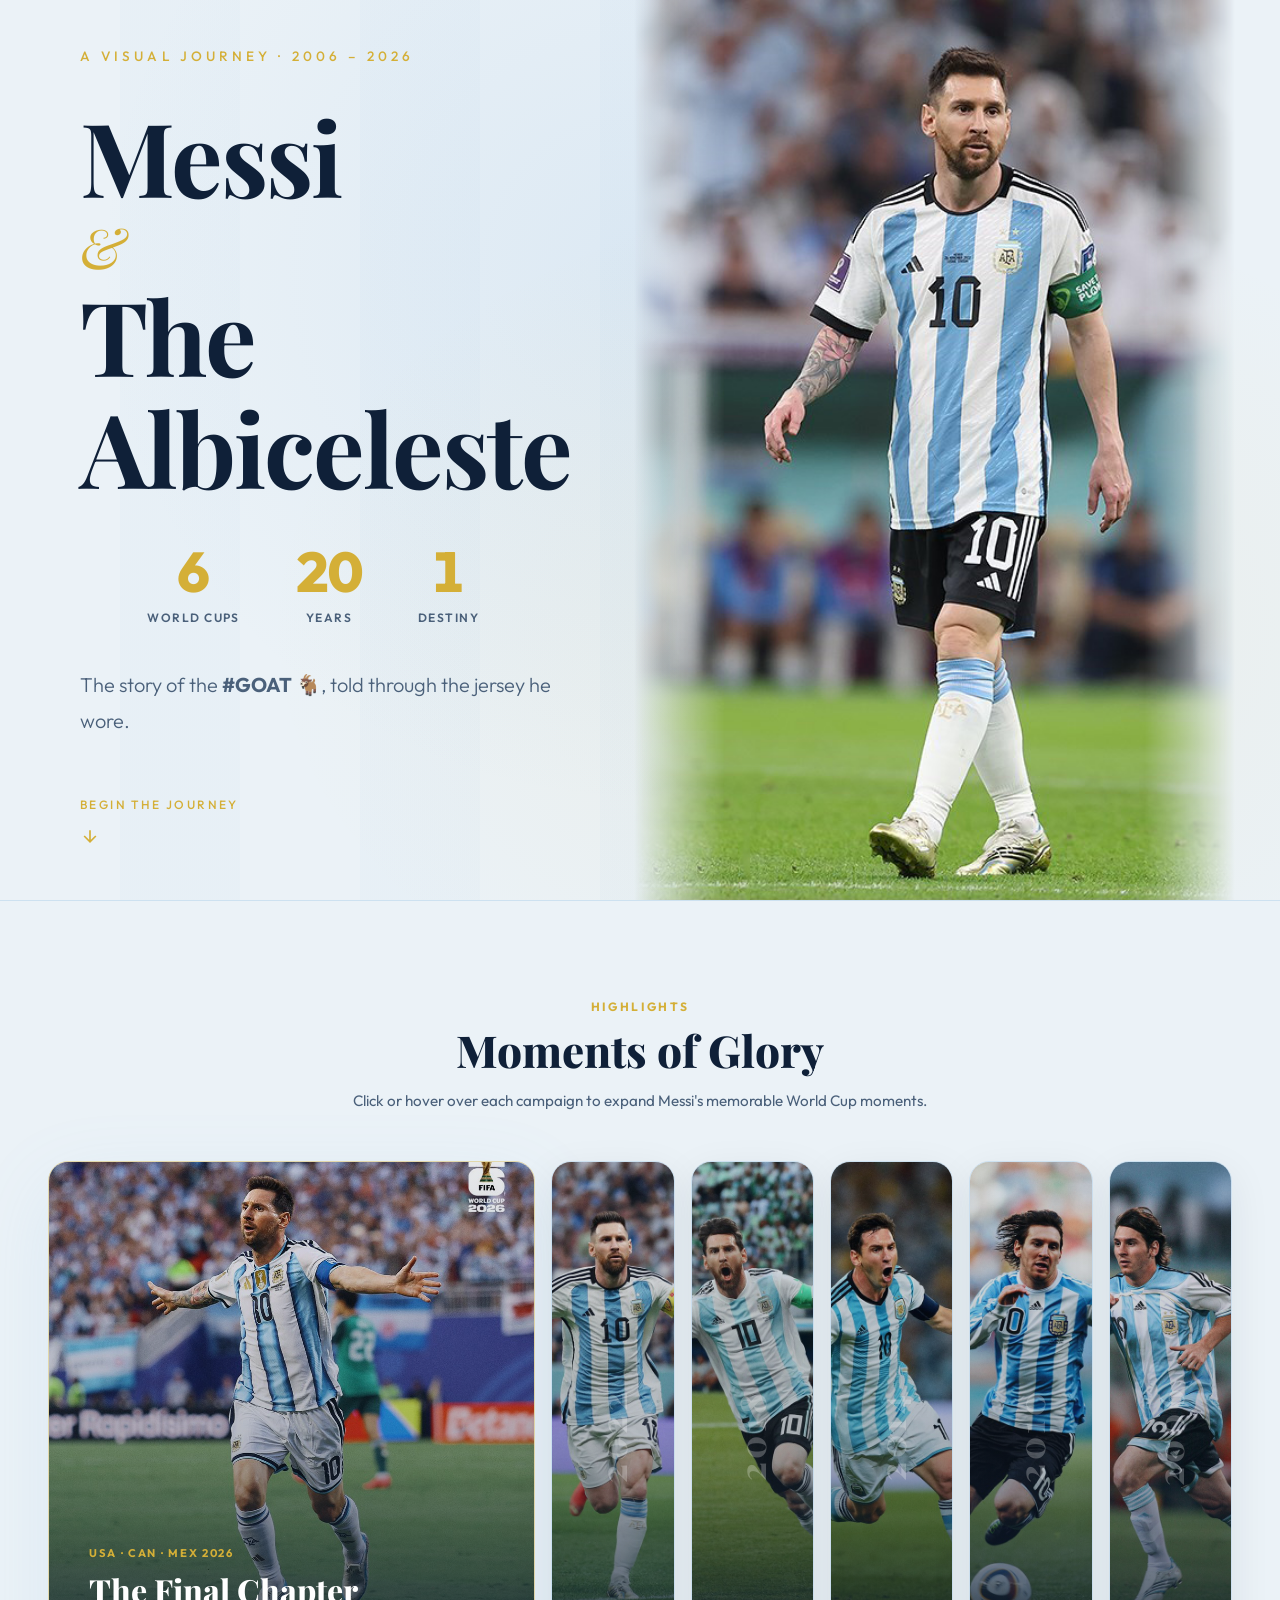
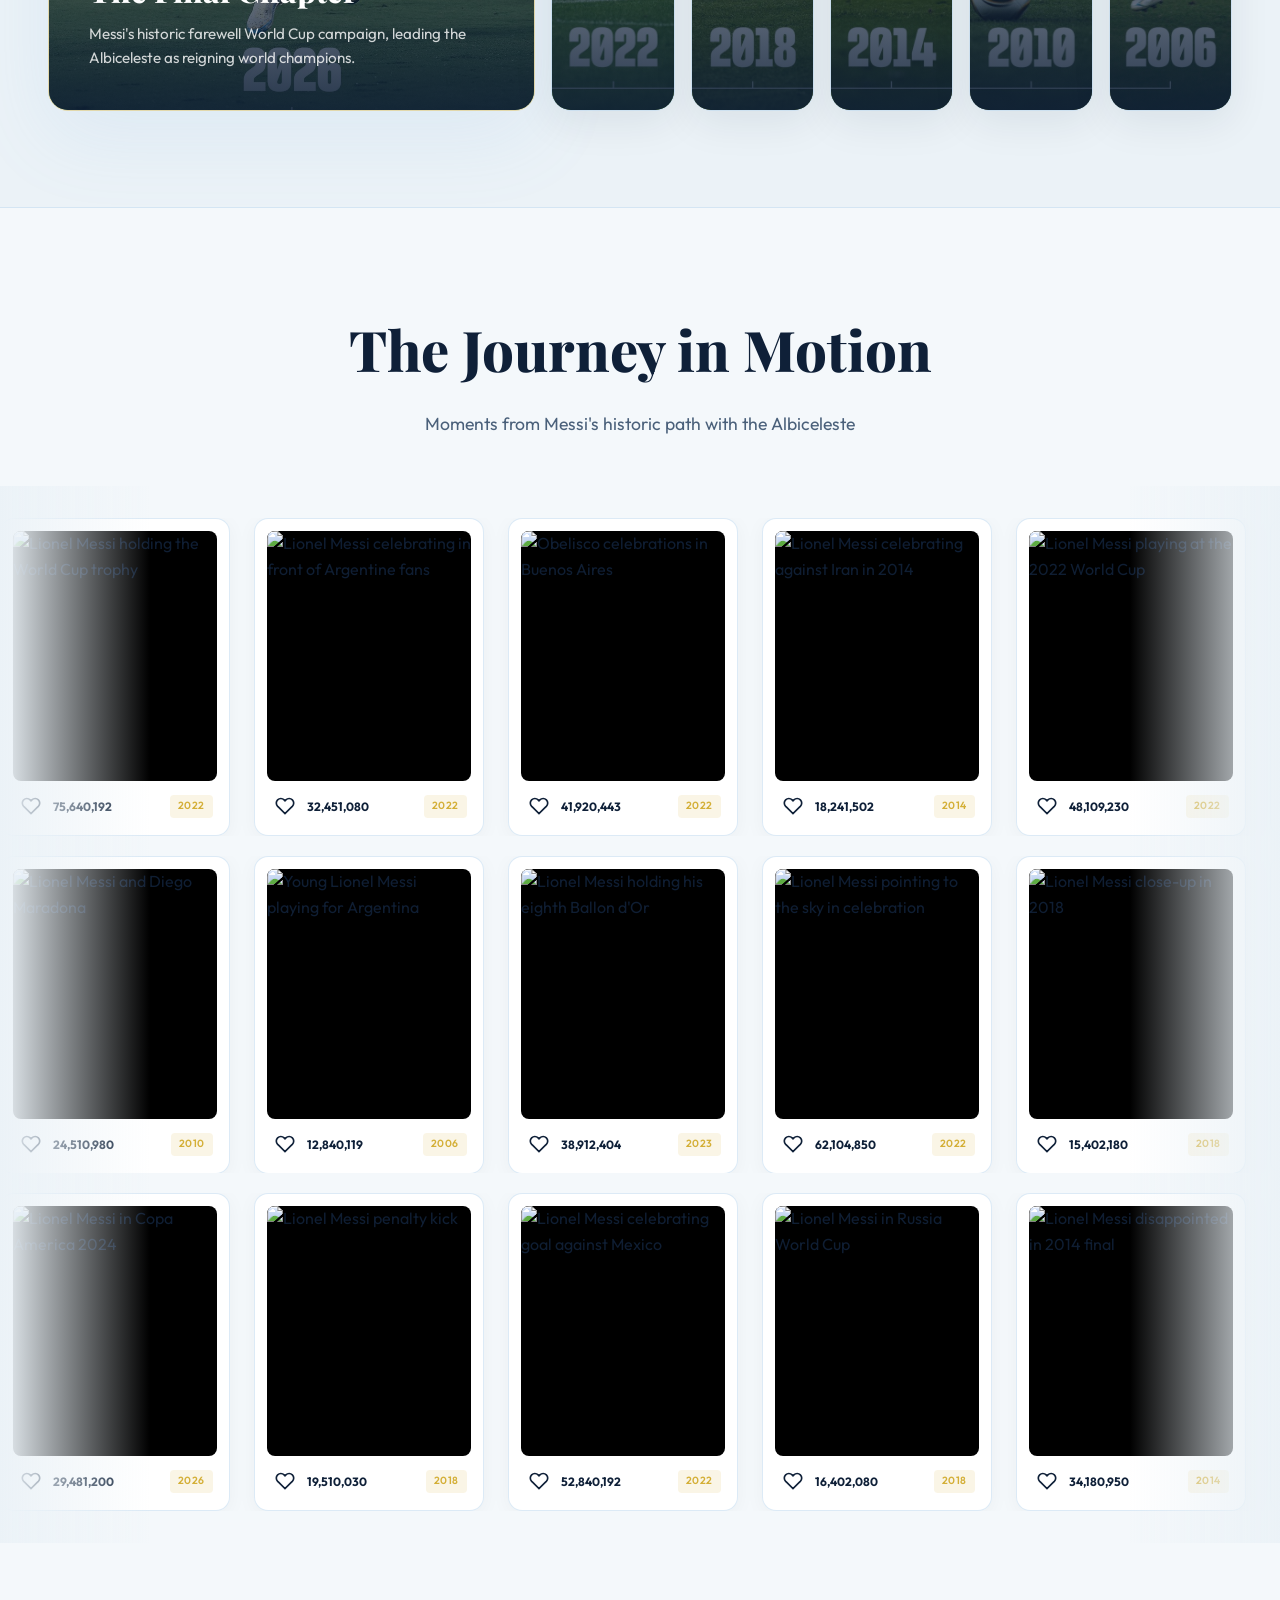
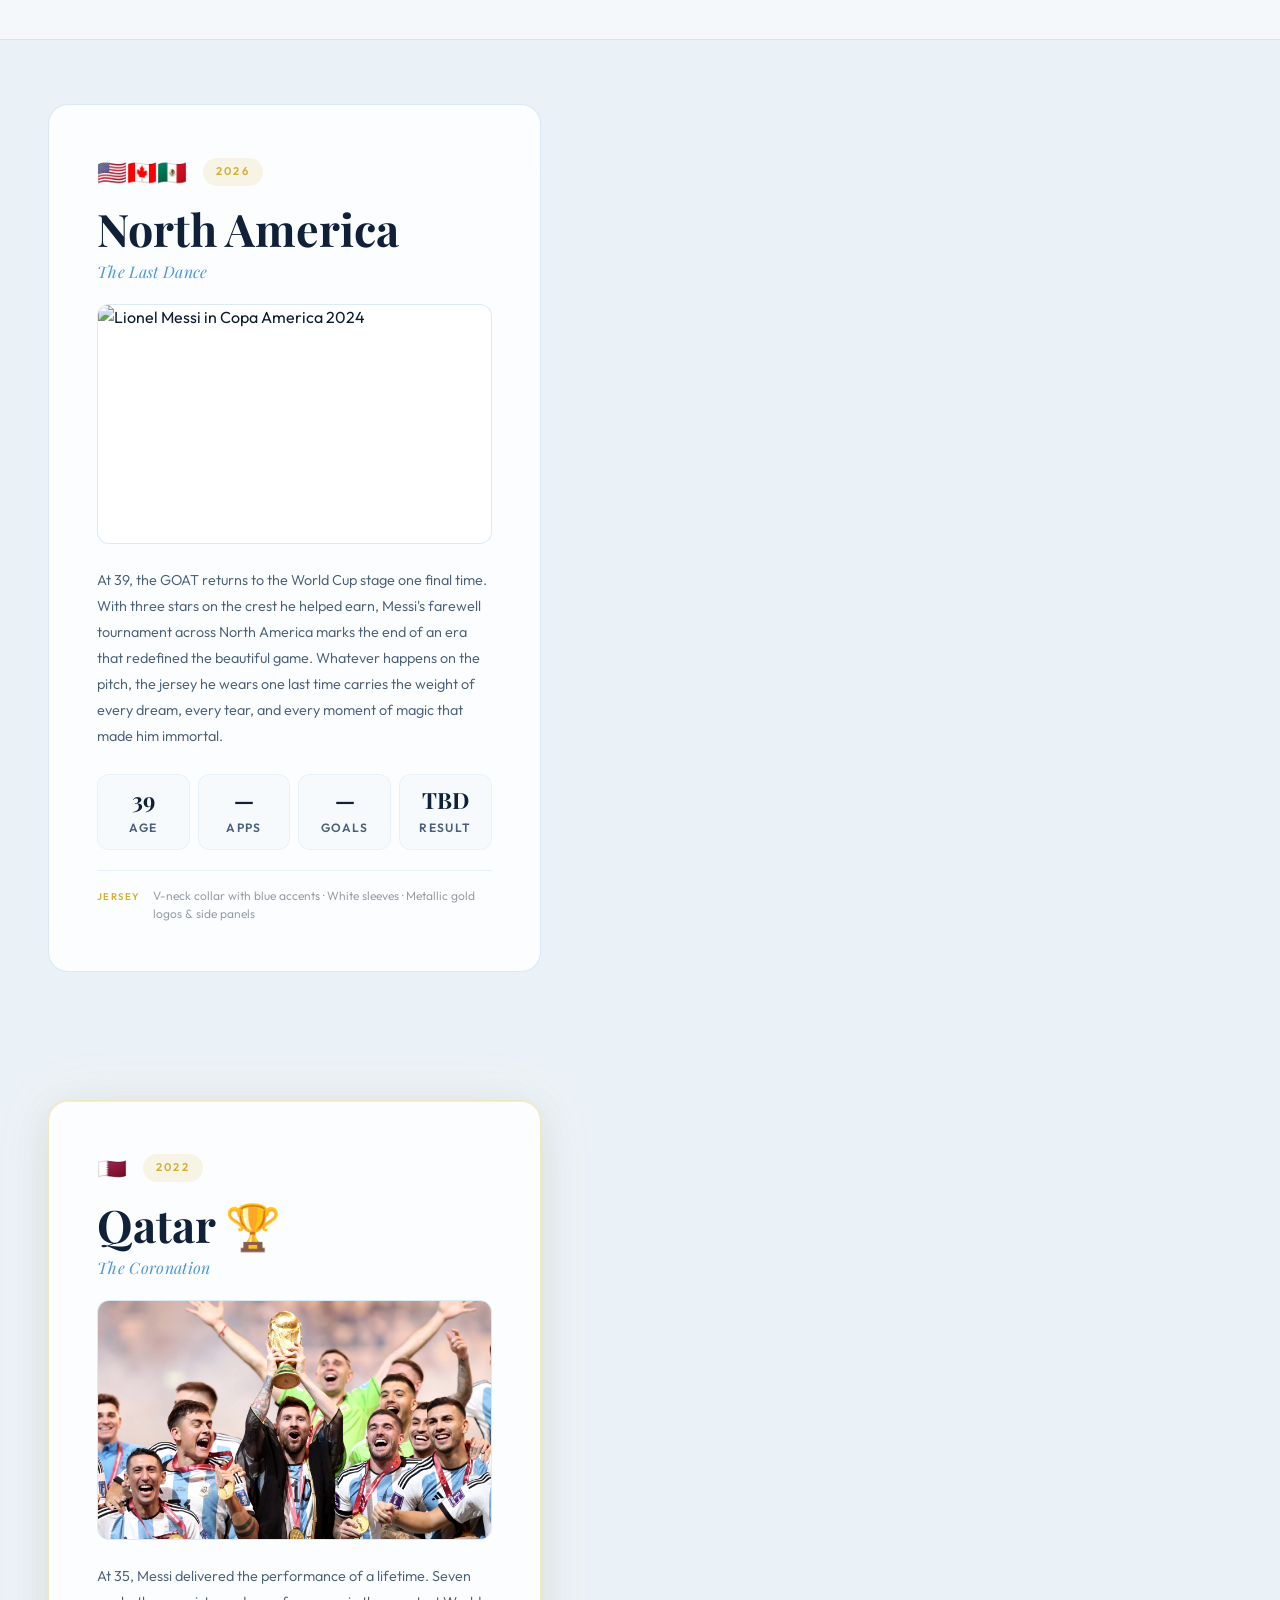
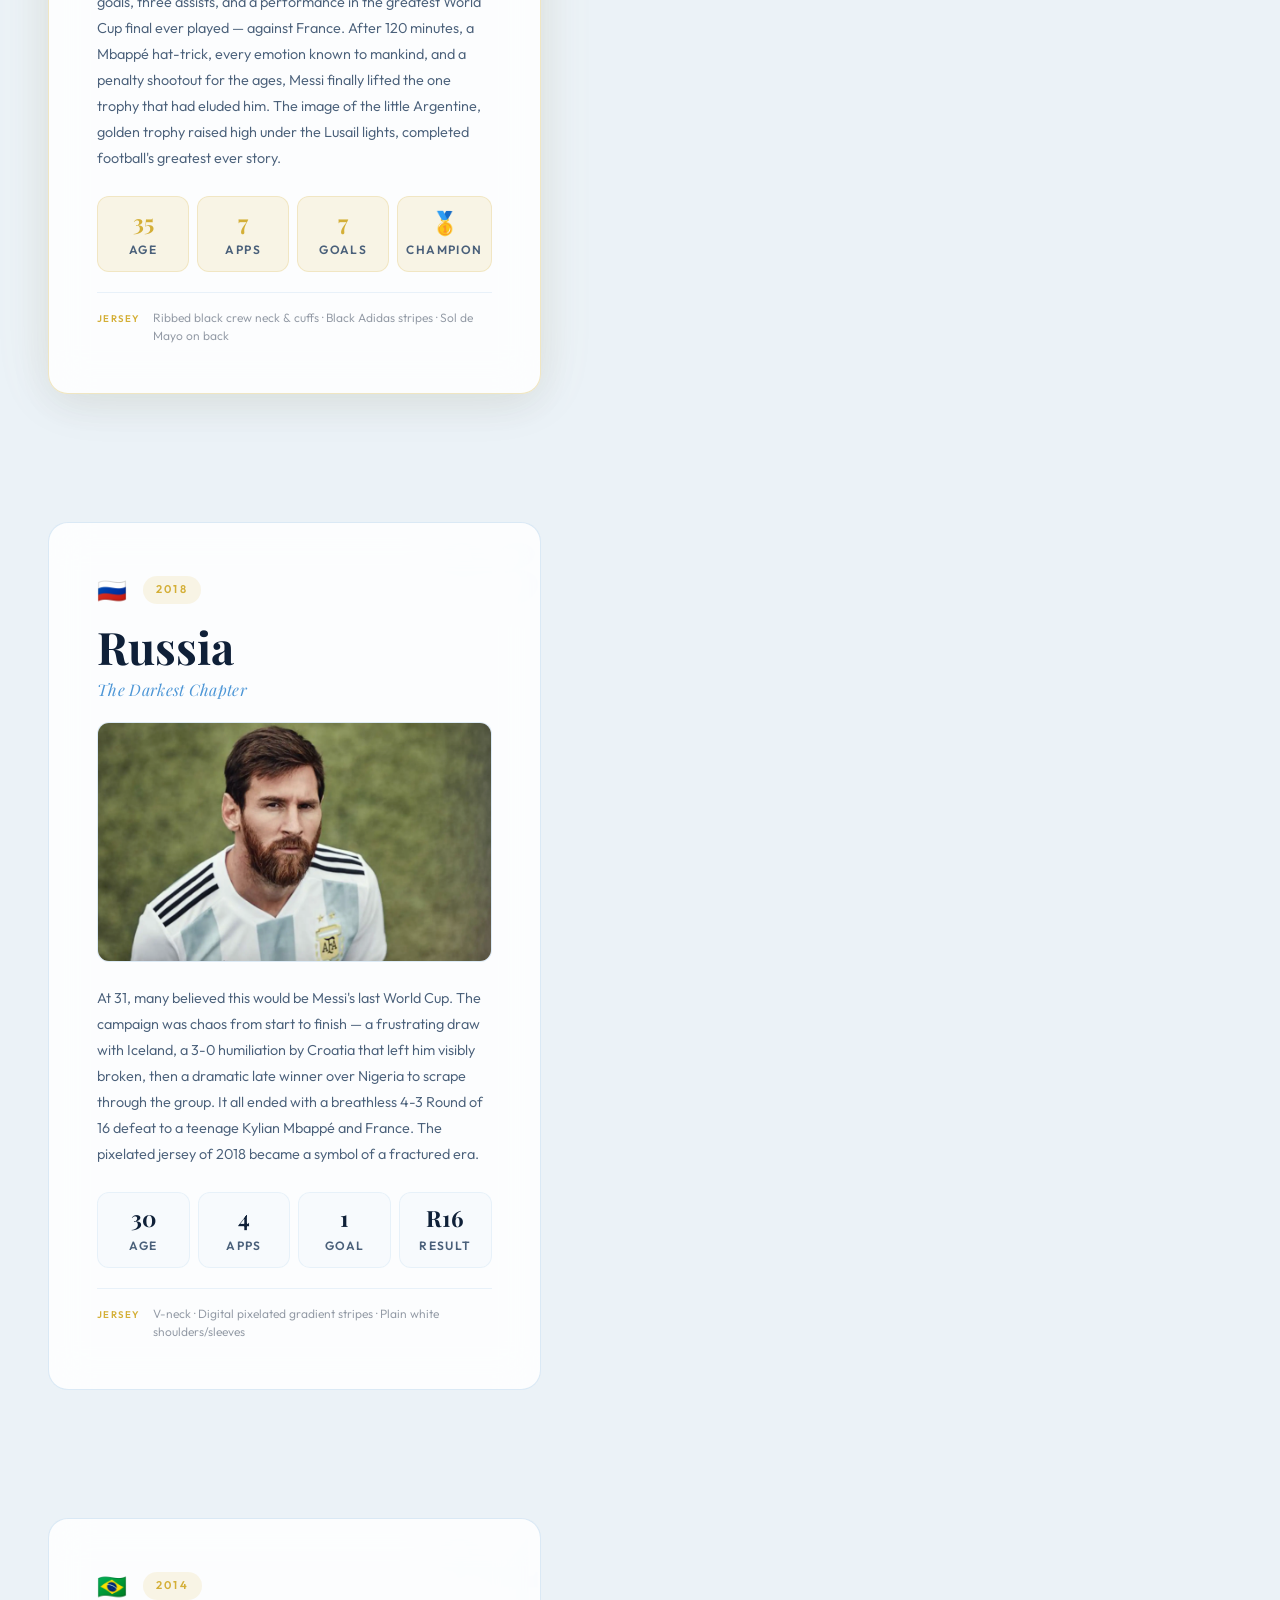
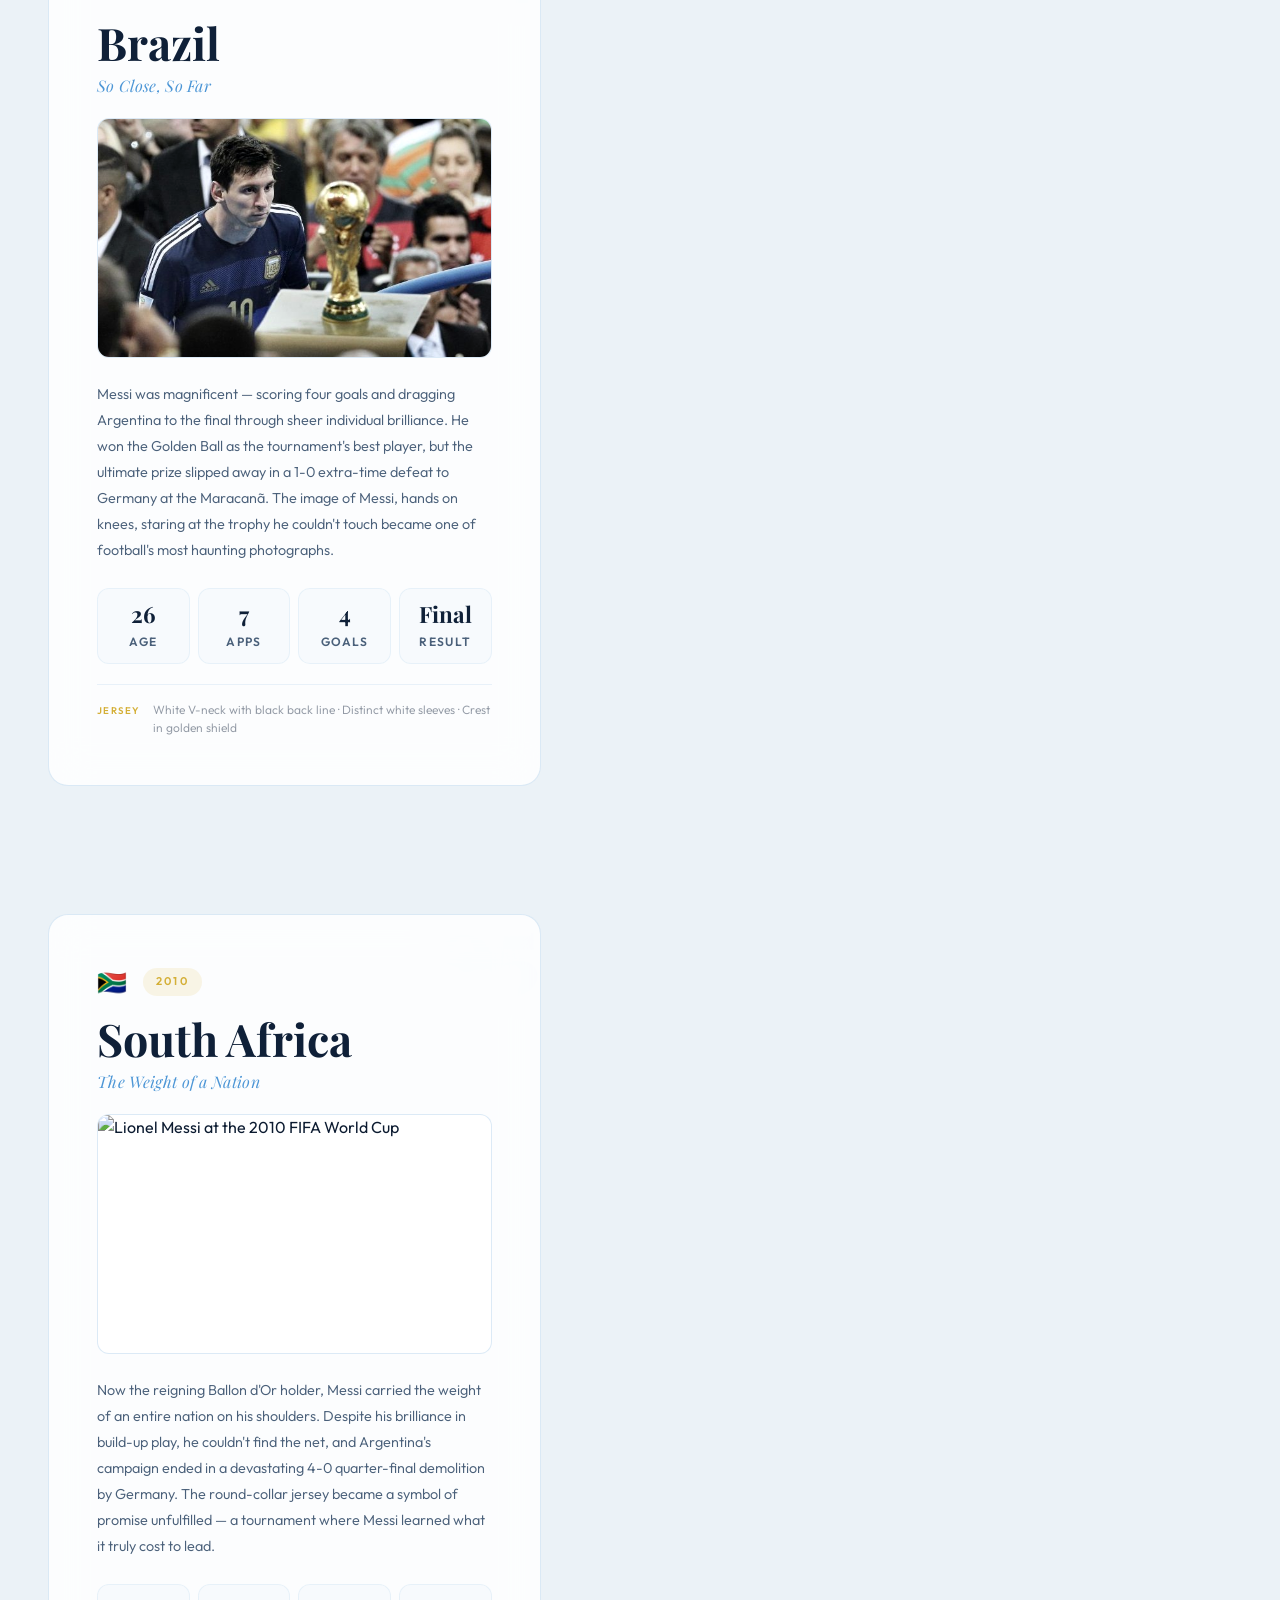
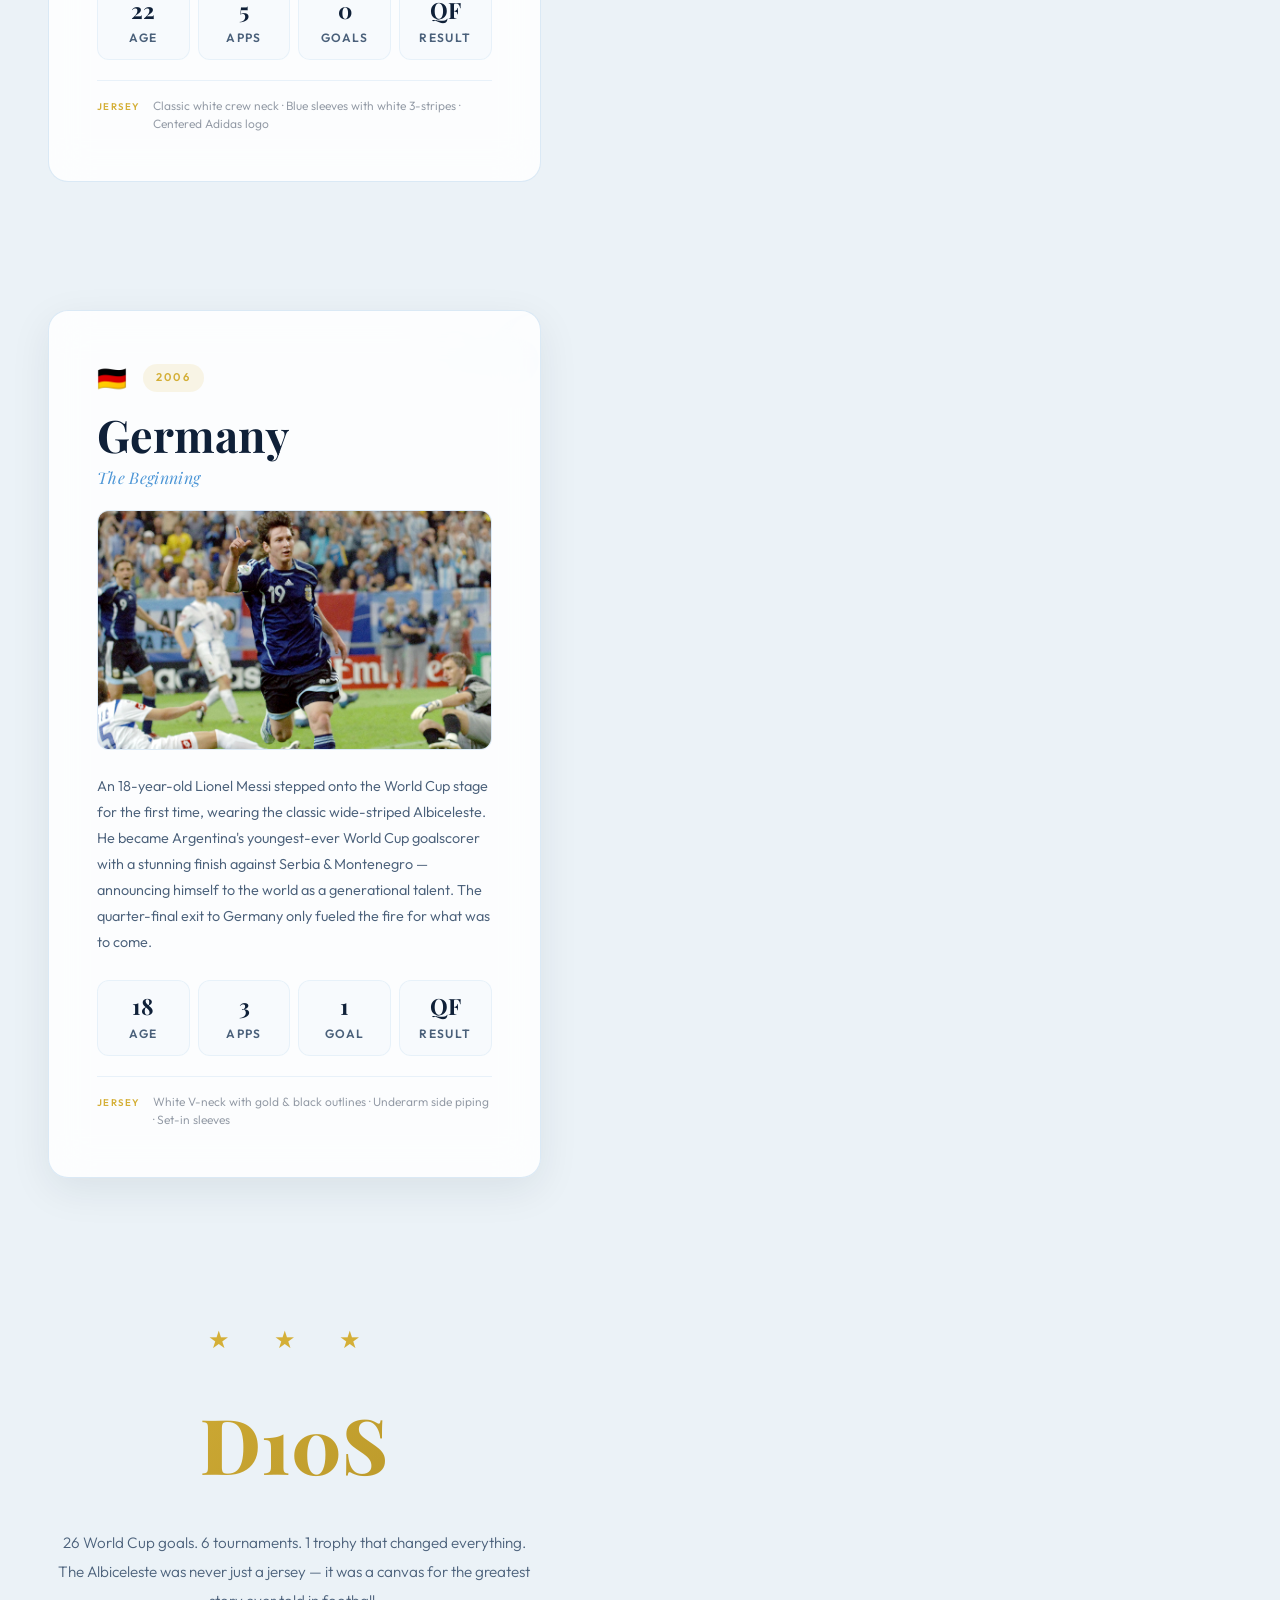
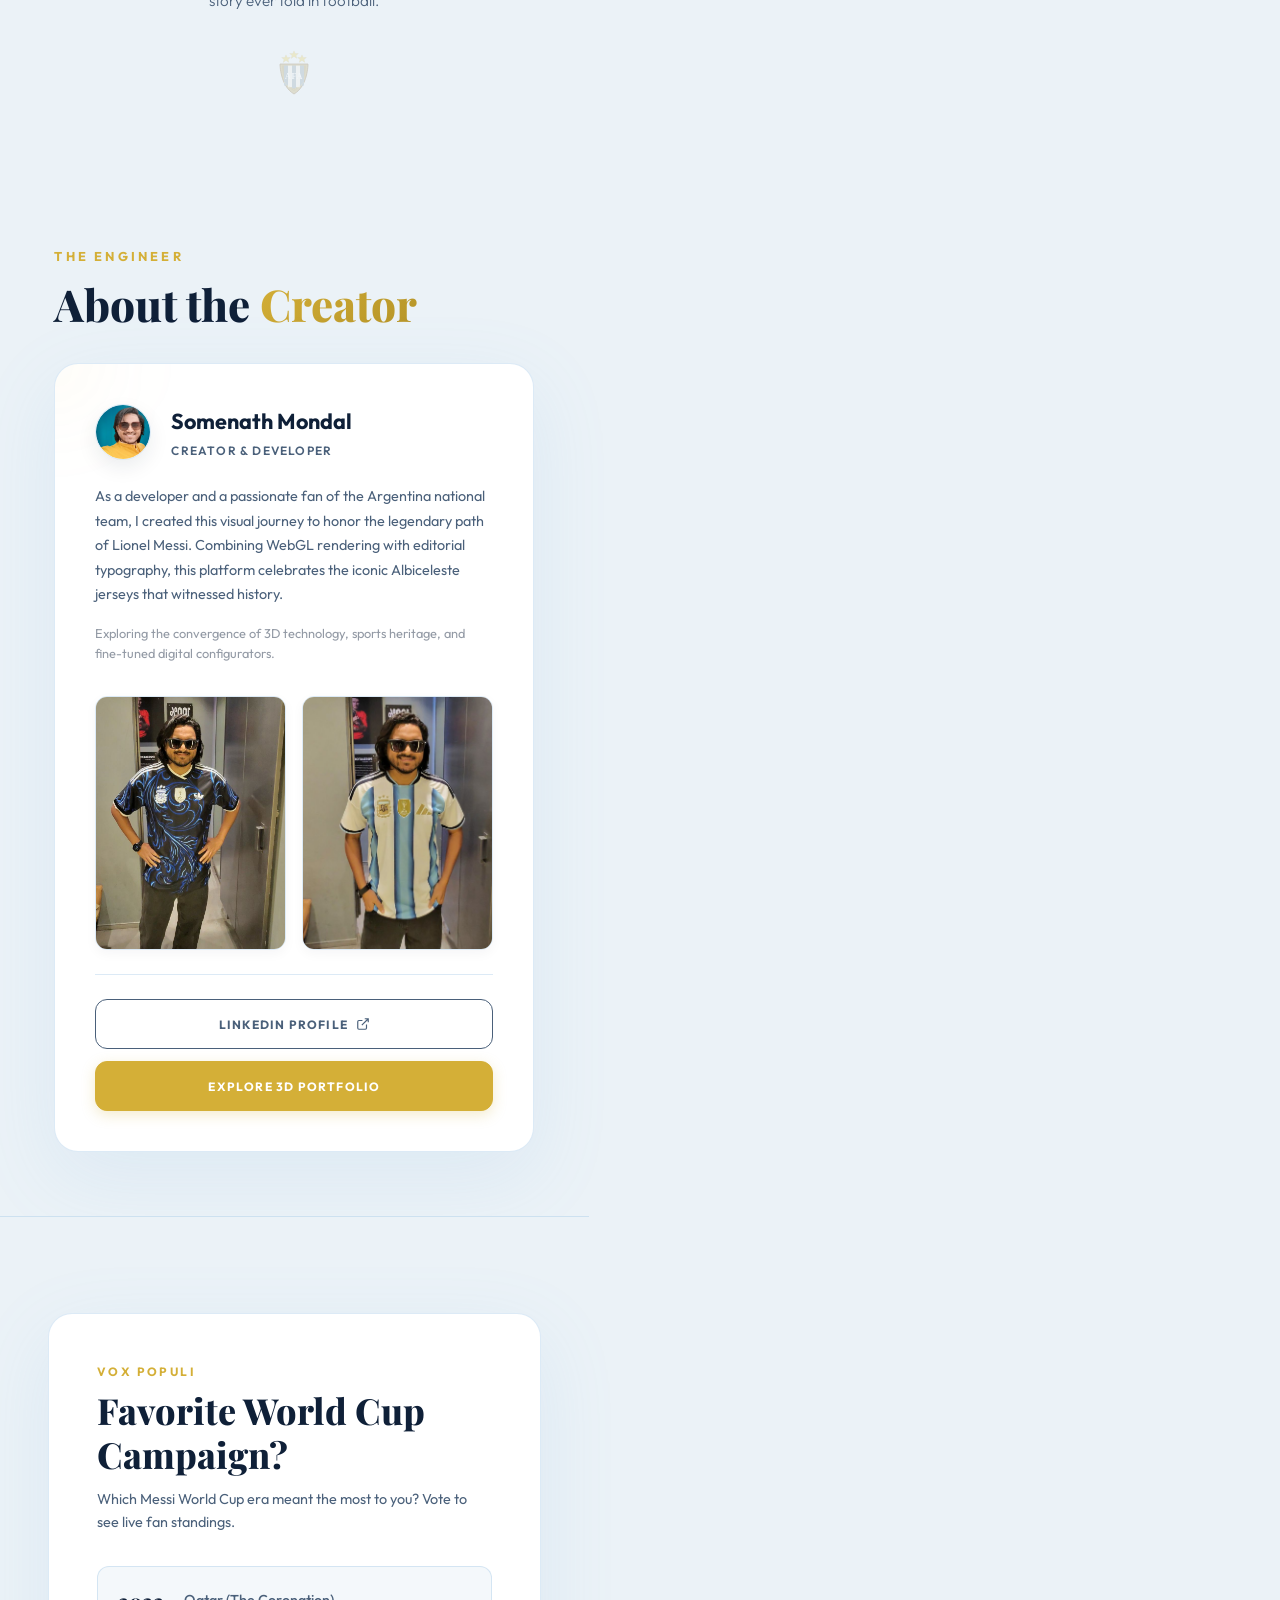
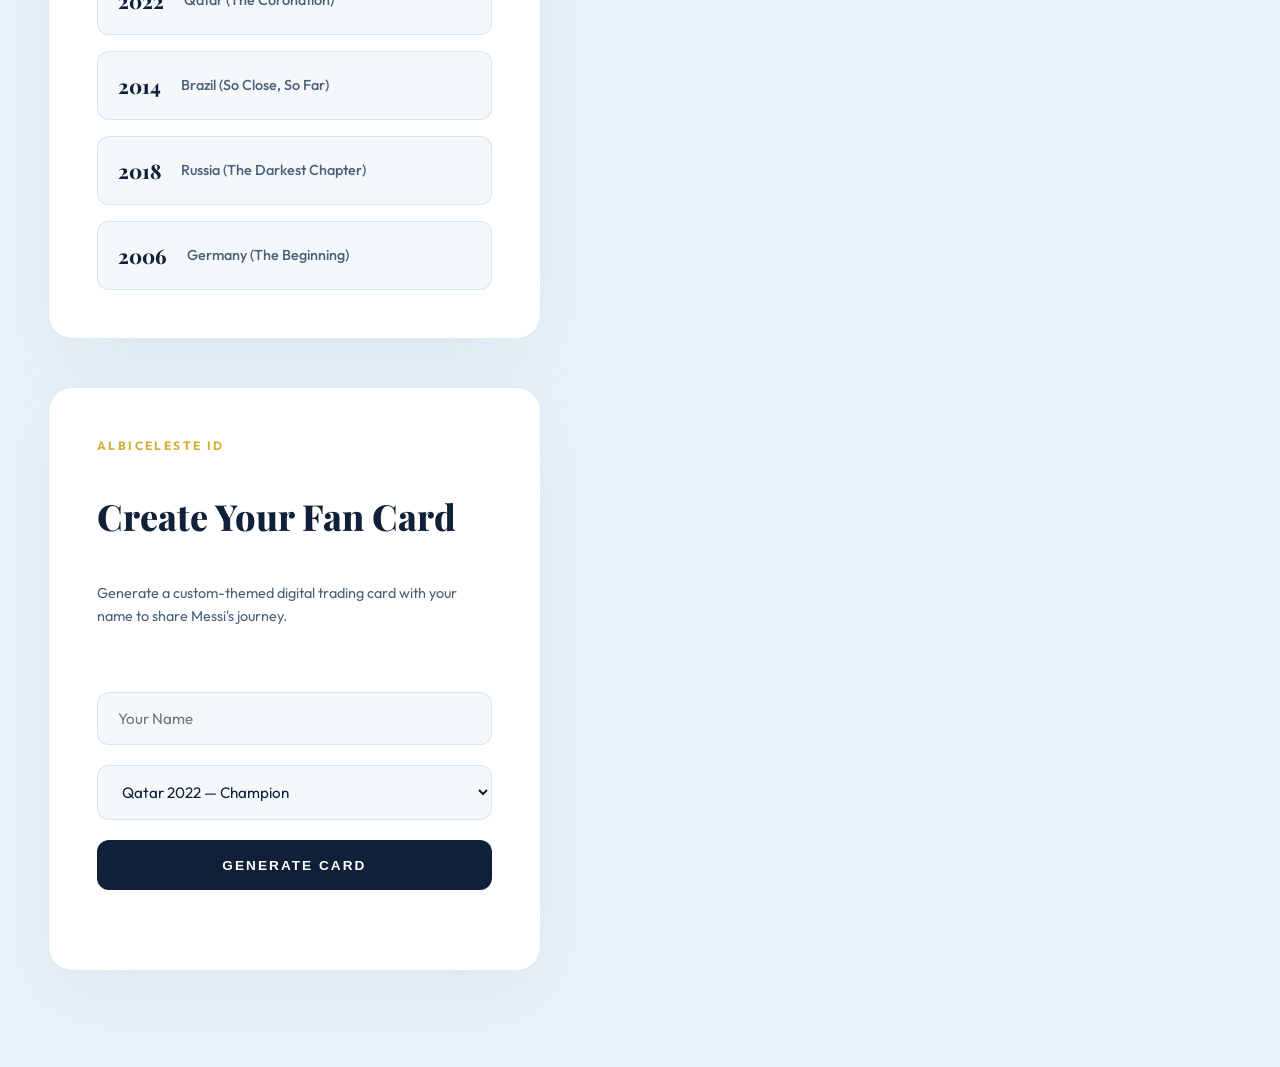
==== index.html @ 4441493d "Replace progress bar with dot indicators for mobile gallery slider" ====
<!DOCTYPE html>
<html lang="en">

<head>
  <meta charset="UTF-8">
  <meta name="viewport" content="width=device-width, initial-scale=1.0">
  <!-- Google tag (gtag.js) -->
  <script async src="https://www.googletagmanager.com/gtag/js?id=G-BCFFGCS8HR"></script>
  <script>
    window.dataLayer = window.dataLayer || [];
    function gtag(){dataLayer.push(arguments);}
    gtag('js', new Date());

    gtag('config', 'G-BCFFGCS8HR');
  </script>
  <title>Messi & The Albiceleste — World Cup Jerseys 2006–2026</title>
  <link rel="icon" type="image/png" href="images/somenath_profile.png">
  <meta name="description" content="A visual journey through Lionel Messi's six World Cup campaigns with Argentina, told through the iconic Albiceleste jerseys — from the 2006 debut to the 2026 farewell.">
  <meta name="keywords" content="Lionel Messi, Argentina World Cup Jerseys, Albiceleste, 3D Jersey Configurator, Football Jerseys, Messi 2022 World Cup, Three.js, WebGL">
  <meta name="robots" content="index, follow">
  <link rel="canonical" href="https://messi-in-world-cups-3d.vercel.app/">

  <!-- Open Graph / Facebook / WhatsApp -->
  <meta property="og:type" content="website">
  <meta property="og:url" content="https://messi-in-world-cups-3d.vercel.app/">
  <meta property="og:title" content="Messi & The Albiceleste — World Cup Jerseys 2006–2026">
  <meta property="og:description" content="Explore the visual journey of Lionel Messi's iconic World Cup jerseys with Argentina in interactive 3D, spanning from his 2006 debut to the 2026 farewell campaign.">
  <meta property="og:image" content="https://messi-in-world-cups-3d.vercel.app/images/og_image.jpg">
  <meta property="og:image:type" content="image/jpeg">
  <meta property="og:image:width" content="1200">
  <meta property="og:image:height" content="630">

  <!-- Twitter -->
  <meta property="twitter:card" content="summary_large_image">
  <meta property="twitter:url" content="https://messi-in-world-cups-3d.vercel.app/">
  <meta property="twitter:title" content="Messi & The Albiceleste — World Cup Jerseys 2006–2026">
  <meta property="twitter:description" content="Explore the visual journey of Lionel Messi's iconic World Cup jerseys with Argentina in interactive 3D, spanning from his 2006 debut to the 2026 farewell campaign.">
  <meta property="twitter:image" content="https://messi-in-world-cups-3d.vercel.app/images/og_image.jpg">
  
  <link rel="stylesheet" href="styles.css?v=2.0.0">

  <!-- Google Fonts -->
  <link rel="preconnect" href="https://fonts.googleapis.com">
  <link rel="preconnect" href="https://fonts.gstatic.com" crossorigin>
  <link href="https://fonts.googleapis.com/css2?family=Outfit:wght@300;400;500;600;700;800&family=Playfair+Display:ital,wght@0,400;0,500;0,600;0,700;0,800;1,400;1,600&display=swap" rel="stylesheet">

  <script type="importmap">
    {
      "imports": {
        "three": "https://cdn.jsdelivr.net/npm/three@0.181.2/build/three.module.js",
        "three/addons/": "https://cdn.jsdelivr.net/npm/three@0.181.2/examples/jsm/"
      }
    }
  </script>
</head>

<body>
  <!-- ========== HERO INTRO ========== -->
  <section class="hero-intro" id="hero">
    <div class="hero-particles" id="hero-particles"></div>
    <div class="hero-split">
      <div class="hero-left-content">
        <div class="hero-content">
          <div class="hero-overline">A Visual Journey · 2006 – 2026</div>
          <h1 class="hero-title">
            <span class="hero-title-line">Messi</span>
            <span class="hero-title-line accent">&</span>
            <span class="hero-title-line">The Albiceleste</span>
          </h1>
          <div class="hero-stats">
            <div class="stat-item">
              <span class="stat-number" data-target="6">0</span>
              <span class="stat-label">World Cups</span>
            </div>
            <div class="stat-item">
              <span class="stat-number" data-target="20">0</span>
              <span class="stat-label">Years</span>
            </div>
            <div class="stat-item">
              <span class="stat-number" data-target="1">0</span>
              <span class="stat-label">Destiny</span>
            </div>
          </div>
          <p class="hero-subtitle">
            The story of the <strong>#GOAT</strong> 🐐, told through the jersey he wore.
          </p>
          <div class="scroll-indicator" id="scroll-indicator">
            <span>Begin the Journey</span>
            <div class="scroll-arrow">
              <svg width="20" height="20" viewBox="0 0 24 24" fill="none" stroke="currentColor" stroke-width="2"><path d="M12 5v14M19 12l-7 7-7-7"/></svg>
            </div>
          </div>
        </div>
      </div>
      <div class="hero-right-space">
        <!-- The fixed 3D viewer on the right half shows through here -->
      </div>
    </div>
  </section>

  <!-- Interactive Accordion Gallery Section -->
  <section class="horizontal-gallery-section" id="gallery-section">
    <div class="gallery-header">
      <span class="gallery-overline">HIGHLIGHTS</span>
      <h2 class="gallery-title">Moments of Glory</h2>
      <p class="gallery-subtitle">Click or hover over each campaign to expand Messi's memorable World Cup moments.</p>
    </div>
    <div class="gallery-container">
      <!-- 2026 -->
      <div class="gallery-panel active" data-year="2026">
        <div class="panel-background" style="background-image: url('images/gallery_2026.jpg');"></div>
        <div class="panel-overlay"></div>
        <div class="panel-content">
          <span class="panel-tag">USA · CAN · MEX 2026</span>
          <h3 class="panel-header">The Final Chapter</h3>
          <p class="panel-desc">Messi's historic farewell World Cup campaign, leading the Albiceleste as reigning world champions.</p>
        </div>
        <span class="panel-year-label" data-tournament="USA · CAN · MEX">2026</span>
      </div>
      <!-- 2022 -->
      <div class="gallery-panel" data-year="2022">
        <div class="panel-background" style="background-image: url('images/gallery_2022.jpg');"></div>
        <div class="panel-overlay"></div>
        <div class="panel-content">
          <span class="panel-tag">QATAR 2022</span>
          <h3 class="panel-header">The Coronation</h3>
          <p class="panel-desc">Eternal glory achieved in Lusail. Triumphant in one of the greatest football finals in history.</p>
        </div>
        <span class="panel-year-label" data-tournament="Qatar">2022</span>
      </div>
      <!-- 2018 -->
      <div class="gallery-panel" data-year="2018">
        <div class="panel-background" style="background-image: url('images/gallery_2018.jpg');"></div>
        <div class="panel-overlay"></div>
        <div class="panel-content">
          <span class="panel-tag">RUSSIA 2018</span>
          <h3 class="panel-header">Resilience in Adversity</h3>
          <p class="panel-desc">A dramatic campaign of intense struggle, featuring Messi's magical strike against Nigeria.</p>
        </div>
        <span class="panel-year-label" data-tournament="Russia">2018</span>
      </div>
      <!-- 2014 -->
      <div class="gallery-panel" data-year="2014">
        <div class="panel-background" style="background-image: url('images/gallery_2014.jpg');"></div>
        <div class="panel-overlay"></div>
        <div class="panel-content">
          <span class="panel-tag">BRAZIL 2014</span>
          <h3 class="panel-header">So Close, So Far</h3>
          <p class="panel-desc">A heartbeat away from the trophy. Winning the tournament's Golden Ball amidst final heartbreak.</p>
        </div>
        <span class="panel-year-label" data-tournament="Brazil">2014</span>
      </div>
      <!-- 2010 -->
      <div class="gallery-panel" data-year="2010">
        <div class="panel-background" style="background-image: url('images/gallery_2010.jpg');"></div>
        <div class="panel-overlay"></div>
        <div class="panel-content">
          <span class="panel-tag">SOUTH AFRICA 2010</span>
          <h3 class="panel-header">First Captaincy</h3>
          <p class="panel-desc">Wearing the captain's armband for the first time under Maradona's legendary guidance.</p>
        </div>
        <span class="panel-year-label" data-tournament="South Africa">2010</span>
      </div>
      <!-- 2006 -->
      <div class="gallery-panel" data-year="2006">
        <div class="panel-background" style="background-image: url('images/gallery_2006.jpg');"></div>
        <div class="panel-overlay"></div>
        <div class="panel-content">
          <span class="panel-tag">GERMANY 2006</span>
          <h3 class="panel-header">The Debut</h3>
          <p class="panel-desc">A superstar is born. Messi makes history as Argentina's youngest player and scorer at a World Cup.</p>
        </div>
        <span class="panel-year-label" data-tournament="Germany">2006</span>
      </div>
    </div>
    <!-- Dot indicators for mobile viewports -->
    <div class="gallery-dots-indicator" aria-hidden="true">
      <span class="gallery-dot active"></span>
      <span class="gallery-dot"></span>
      <span class="gallery-dot"></span>
      <span class="gallery-dot"></span>
      <span class="gallery-dot"></span>
      <span class="gallery-dot"></span>
    </div>
  </section>

  <!-- ========== PINTEREST STYLE 3-ROW REEL (BELOW HERO) ========== -->
  <section class="hero-reels-section" id="reels-section">
    <div class="hero-reels-title-block">
      <h2 class="reels-section-title">The Journey in Motion</h2>
      <p class="reels-section-subtitle">Moments from Messi's historic path with the Albiceleste</p>
    </div>
    <div class="hero-reels-wrapper">
      <!-- Row 1: scrolls left -->
      <div class="hero-reel-row scroll-left">
        <div class="hero-reel-track">
          <!-- Card 1: 2022 Coronation -->
          <div class="hero-reel-card" data-card-id="1" data-likes="75640192" data-year="2022">
            <div class="hero-reel-img-container">
              <img src="data:image/svg+xml,%3Csvg xmlns='http://www.w3.org/2000/svg' viewBox='0 0 1 1'%3E%3C/svg%3E" data-src="https://upload.wikimedia.org/wikipedia/commons/c/ce/Lionel-Messi-Argentina-2022-FIFA-World-Cup.jpg" alt="Lionel Messi holding the World Cup trophy" loading="lazy">
              <div class="double-tap-heart">
                <svg viewBox="0 0 24 24" fill="currentColor"><path d="M12 21.35l-1.45-1.32C5.4 15.36 2 12.28 2 8.5 2 5.42 4.42 3 7.5 3c1.74 0 3.41.81 4.5 2.09C13.09 3.81 14.76 3 16.5 3 19.58 3 22 5.42 22 8.5c0 3.78-3.4 6.86-8.55 11.54L12 21.35z"/></svg>
              </div>
            </div>
            <div class="hero-reel-card-footer">
              <button class="action-btn like-btn" aria-label="Like post">
                <svg class="heart-icon" viewBox="0 0 24 24" fill="none" stroke="currentColor" stroke-width="2"><path d="M20.84 4.61a5.5 5.5 0 0 0-7.78 0L12 5.67l-1.06-1.06a5.5 5.5 0 0 0-7.78 7.78l1.06 1.06L12 21.23l7.78-7.78 1.06-1.06a5.5 5.5 0 0 0 0-7.78z"/></svg>
              </button>
              <span class="likes-count">75,640,192</span>
              <span class="hero-reel-year">2022</span>
            </div>
          </div>

          <!-- Card 2: 2022 Mexico Celebration -->
          <div class="hero-reel-card" data-card-id="2" data-likes="32451080" data-year="2022">
            <div class="hero-reel-img-container">
              <img src="data:image/svg+xml,%3Csvg xmlns='http://www.w3.org/2000/svg' viewBox='0 0 1 1'%3E%3C/svg%3E" data-src="https://upload.wikimedia.org/wikipedia/commons/5/5d/Argentina_vs_mexico_messi_celebra_con_tribuna.jpg" alt="Lionel Messi celebrating in front of Argentine fans" loading="lazy">
              <div class="double-tap-heart">
                <svg viewBox="0 0 24 24" fill="currentColor"><path d="M12 21.35l-1.45-1.32C5.4 15.36 2 12.28 2 8.5 2 5.42 4.42 3 7.5 3c1.74 0 3.41.81 4.5 2.09C13.09 3.81 14.76 3 16.5 3 19.58 3 22 5.42 22 8.5c0 3.78-3.4 6.86-8.55 11.54L12 21.35z"/></svg>
              </div>
            </div>
            <div class="hero-reel-card-footer">
              <button class="action-btn like-btn" aria-label="Like post">
                <svg class="heart-icon" viewBox="0 0 24 24" fill="none" stroke="currentColor" stroke-width="2"><path d="M20.84 4.61a5.5 5.5 0 0 0-7.78 0L12 5.67l-1.06-1.06a5.5 5.5 0 0 0-7.78 7.78l1.06 1.06L12 21.23l7.78-7.78 1.06-1.06a5.5 5.5 0 0 0 0-7.78z"/></svg>
              </button>
              <span class="likes-count">32,451,080</span>
              <span class="hero-reel-year">2022</span>
            </div>
          </div>

          <!-- Card 3: Obelisco Victory Parade -->
          <div class="hero-reel-card" data-card-id="3" data-likes="41920443" data-year="2022">
            <div class="hero-reel-img-container">
              <img src="data:image/svg+xml,%3Csvg xmlns='http://www.w3.org/2000/svg' viewBox='0 0 1 1'%3E%3C/svg%3E" data-src="https://upload.wikimedia.org/wikipedia/commons/0/07/Fiesta_en_el_Obelisco.jpg" alt="Obelisco celebrations in Buenos Aires" loading="lazy">
              <div class="double-tap-heart">
                <svg viewBox="0 0 24 24" fill="currentColor"><path d="M12 21.35l-1.45-1.32C5.4 15.36 2 12.28 2 8.5 2 5.42 4.42 3 7.5 3c1.74 0 3.41.81 4.5 2.09C13.09 3.81 14.76 3 16.5 3 19.58 3 22 5.42 22 8.5c0 3.78-3.4 6.86-8.55 11.54L12 21.35z"/></svg>
              </div>
            </div>
            <div class="hero-reel-card-footer">
              <button class="action-btn like-btn" aria-label="Like post">
                <svg class="heart-icon" viewBox="0 0 24 24" fill="none" stroke="currentColor" stroke-width="2"><path d="M20.84 4.61a5.5 5.5 0 0 0-7.78 0L12 5.67l-1.06-1.06a5.5 5.5 0 0 0-7.78 7.78l1.06 1.06L12 21.23l7.78-7.78 1.06-1.06a5.5 5.5 0 0 0 0-7.78z"/></svg>
              </button>
              <span class="likes-count">41,920,443</span>
              <span class="hero-reel-year">2022</span>
            </div>
          </div>

          <!-- Card 4: 2014 Iran Celebration -->
          <div class="hero-reel-card" data-card-id="4" data-likes="18241502" data-year="2014">
            <div class="hero-reel-img-container">
              <img src="data:image/svg+xml,%3Csvg xmlns='http://www.w3.org/2000/svg' viewBox='0 0 1 1'%3E%3C/svg%3E" data-src="https://upload.wikimedia.org/wikipedia/commons/6/63/Lionel_Messi_celebrating_after_scoring_a_goal_against_Iran_at_the_2014_FIFA_World_Cup.jpg" alt="Lionel Messi celebrating against Iran in 2014" loading="lazy">
              <div class="double-tap-heart">
                <svg viewBox="0 0 24 24" fill="currentColor"><path d="M12 21.35l-1.45-1.32C5.4 15.36 2 12.28 2 8.5 2 5.42 4.42 3 7.5 3c1.74 0 3.41.81 4.5 2.09C13.09 3.81 14.76 3 16.5 3 19.58 3 22 5.42 22 8.5c0 3.78-3.4 6.86-8.55 11.54L12 21.35z"/></svg>
              </div>
            </div>
            <div class="hero-reel-card-footer">
              <button class="action-btn like-btn" aria-label="Like post">
                <svg class="heart-icon" viewBox="0 0 24 24" fill="none" stroke="currentColor" stroke-width="2"><path d="M20.84 4.61a5.5 5.5 0 0 0-7.78 0L12 5.67l-1.06-1.06a5.5 5.5 0 0 0-7.78 7.78l1.06 1.06L12 21.23l7.78-7.78 1.06-1.06a5.5 5.5 0 0 0 0-7.78z"/></svg>
              </button>
              <span class="likes-count">18,241,502</span>
              <span class="hero-reel-year">2014</span>
            </div>
          </div>

          <!-- Card 5: 2022 World Cup Playing -->
          <div class="hero-reel-card" data-card-id="5" data-likes="48109230" data-year="2022">
            <div class="hero-reel-img-container">
              <img src="data:image/svg+xml,%3Csvg xmlns='http://www.w3.org/2000/svg' viewBox='0 0 1 1'%3E%3C/svg%3E" data-src="https://upload.wikimedia.org/wikipedia/commons/5/52/Lionel_Messi_playing_in_Argentina_2022_FIFA_World_Cup.jpg" alt="Lionel Messi playing at the 2022 World Cup" loading="lazy">
              <div class="double-tap-heart">
                <svg viewBox="0 0 24 24" fill="currentColor"><path d="M12 21.35l-1.45-1.32C5.4 15.36 2 12.28 2 8.5 2 5.42 4.42 3 7.5 3c1.74 0 3.41.81 4.5 2.09C13.09 3.81 14.76 3 16.5 3 19.58 3 22 5.42 22 8.5c0 3.78-3.4 6.86-8.55 11.54L12 21.35z"/></svg>
              </div>
            </div>
            <div class="hero-reel-card-footer">
              <button class="action-btn like-btn" aria-label="Like post">
                <svg class="heart-icon" viewBox="0 0 24 24" fill="none" stroke="currentColor" stroke-width="2"><path d="M20.84 4.61a5.5 5.5 0 0 0-7.78 0L12 5.67l-1.06-1.06a5.5 5.5 0 0 0-7.78 7.78l1.06 1.06L12 21.23l7.78-7.78 1.06-1.06a5.5 5.5 0 0 0 0-7.78z"/></svg>
              </button>
              <span class="likes-count">48,109,230</span>
              <span class="hero-reel-year">2022</span>
            </div>
          </div>

          <!-- Card 6: 2018 Nigeria Match Celebration -->
          <div class="hero-reel-card" data-card-id="6" data-likes="22410950" data-year="2018">
            <div class="hero-reel-img-container">
              <img src="data:image/svg+xml,%3Csvg xmlns='http://www.w3.org/2000/svg' viewBox='0 0 1 1'%3E%3C/svg%3E" data-src="https://upload.wikimedia.org/wikipedia/commons/c/c1/Lionel_Messi_20180626.jpg" alt="Lionel Messi celebrating in 2018" loading="lazy">
              <div class="double-tap-heart">
                <svg viewBox="0 0 24 24" fill="currentColor"><path d="M12 21.35l-1.45-1.32C5.4 15.36 2 12.28 2 8.5 2 5.42 4.42 3 7.5 3c1.74 0 3.41.81 4.5 2.09C13.09 3.81 14.76 3 16.5 3 19.58 3 22 5.42 22 8.5c0 3.78-3.4 6.86-8.55 11.54L12 21.35z"/></svg>
              </div>
            </div>
            <div class="hero-reel-card-footer">
              <button class="action-btn like-btn" aria-label="Like post">
                <svg class="heart-icon" viewBox="0 0 24 24" fill="none" stroke="currentColor" stroke-width="2"><path d="M20.84 4.61a5.5 5.5 0 0 0-7.78 0L12 5.67l-1.06-1.06a5.5 5.5 0 0 0-7.78 7.78l1.06 1.06L12 21.23l7.78-7.78 1.06-1.06a5.5 5.5 0 0 0 0-7.78z"/></svg>
              </button>
              <span class="likes-count">22,410,950</span>
              <span class="hero-reel-year">2018</span>
            </div>
          </div>
        </div>
      </div>

      <!-- Row 2: scrolls right -->
      <div class="hero-reel-row scroll-right">
        <div class="hero-reel-track">
          <!-- Card 7: 2010 Messi & Maradona -->
          <div class="hero-reel-card" data-card-id="7" data-likes="24510980" data-year="2010">
            <div class="hero-reel-img-container">
              <img src="data:image/svg+xml,%3Csvg xmlns='http://www.w3.org/2000/svg' viewBox='0 0 1 1'%3E%3C/svg%3E" data-src="https://upload.wikimedia.org/wikipedia/commons/3/3b/Messi_Maradona.jpg" alt="Lionel Messi and Diego Maradona" loading="lazy">
              <div class="double-tap-heart">
                <svg viewBox="0 0 24 24" fill="currentColor"><path d="M12 21.35l-1.45-1.32C5.4 15.36 2 12.28 2 8.5 2 5.42 4.42 3 7.5 3c1.74 0 3.41.81 4.5 2.09C13.09 3.81 14.76 3 16.5 3 19.58 3 22 5.42 22 8.5c0 3.78-3.4 6.86-8.55 11.54L12 21.35z"/></svg>
              </div>
            </div>
            <div class="hero-reel-card-footer">
              <button class="action-btn like-btn" aria-label="Like post">
                <svg class="heart-icon" viewBox="0 0 24 24" fill="none" stroke="currentColor" stroke-width="2"><path d="M20.84 4.61a5.5 5.5 0 0 0-7.78 0L12 5.67l-1.06-1.06a5.5 5.5 0 0 0-7.78 7.78l1.06 1.06L12 21.23l7.78-7.78 1.06-1.06a5.5 5.5 0 0 0 0-7.78z"/></svg>
              </button>
              <span class="likes-count">24,510,980</span>
              <span class="hero-reel-year">2010</span>
            </div>
          </div>

          <!-- Card 8: 2007 Copa America -->
          <div class="hero-reel-card" data-card-id="8" data-likes="12840119" data-year="2006">
            <div class="hero-reel-img-container">
              <img src="data:image/svg+xml,%3Csvg xmlns='http://www.w3.org/2000/svg' viewBox='0 0 1 1'%3E%3C/svg%3E" data-src="https://upload.wikimedia.org/wikipedia/commons/b/b0/Messi_in_Copa_America_2007_%28Cropped%29.jpg" alt="Young Lionel Messi playing for Argentina" loading="lazy">
              <div class="double-tap-heart">
                <svg viewBox="0 0 24 24" fill="currentColor"><path d="M12 21.35l-1.45-1.32C5.4 15.36 2 12.28 2 8.5 2 5.42 4.42 3 7.5 3c1.74 0 3.41.81 4.5 2.09C13.09 3.81 14.76 3 16.5 3 19.58 3 22 5.42 22 8.5c0 3.78-3.4 6.86-8.55 11.54L12 21.35z"/></svg>
              </div>
            </div>
            <div class="hero-reel-card-footer">
              <button class="action-btn like-btn" aria-label="Like post">
                <svg class="heart-icon" viewBox="0 0 24 24" fill="none" stroke="currentColor" stroke-width="2"><path d="M20.84 4.61a5.5 5.5 0 0 0-7.78 0L12 5.67l-1.06-1.06a5.5 5.5 0 0 0-7.78 7.78l1.06 1.06L12 21.23l7.78-7.78 1.06-1.06a5.5 5.5 0 0 0 0-7.78z"/></svg>
              </button>
              <span class="likes-count">12,840,119</span>
              <span class="hero-reel-year">2006</span>
            </div>
          </div>

          <!-- Card 9: Ballon d'Or VIII -->
          <div class="hero-reel-card" data-card-id="9" data-likes="38912404" data-year="2023">
            <div class="hero-reel-img-container">
              <img src="data:image/svg+xml,%3Csvg xmlns='http://www.w3.org/2000/svg' viewBox='0 0 1 1'%3E%3C/svg%3E" data-src="https://upload.wikimedia.org/wikipedia/commons/c/cd/Lionel_MESSI_Florent_TORCHUT.jpg" alt="Lionel Messi holding his eighth Ballon d'Or" loading="lazy">
              <div class="double-tap-heart">
                <svg viewBox="0 0 24 24" fill="currentColor"><path d="M12 21.35l-1.45-1.32C5.4 15.36 2 12.28 2 8.5 2 5.42 4.42 3 7.5 3c1.74 0 3.41.81 4.5 2.09C13.09 3.81 14.76 3 16.5 3 19.58 3 22 5.42 22 8.5c0 3.78-3.4 6.86-8.55 11.54L12 21.35z"/></svg>
              </div>
            </div>
            <div class="hero-reel-card-footer">
              <button class="action-btn like-btn" aria-label="Like post">
                <svg class="heart-icon" viewBox="0 0 24 24" fill="none" stroke="currentColor" stroke-width="2"><path d="M20.84 4.61a5.5 5.5 0 0 0-7.78 0L12 5.67l-1.06-1.06a5.5 5.5 0 0 0-7.78 7.78l1.06 1.06L12 21.23l7.78-7.78 1.06-1.06a5.5 5.5 0 0 0 0-7.78z"/></svg>
              </button>
              <span class="likes-count">38,912,404</span>
              <span class="hero-reel-year">2023</span>
            </div>
          </div>

          <!-- Card 10: 2022 Pointing up celebration -->
          <div class="hero-reel-card" data-card-id="10" data-likes="62104850" data-year="2022">
            <div class="hero-reel-img-container">
              <img src="data:image/svg+xml,%3Csvg xmlns='http://www.w3.org/2000/svg' viewBox='0 0 1 1'%3E%3C/svg%3E" data-src="https://upload.wikimedia.org/wikipedia/commons/c/c8/Lionel_Messi_WC2022.jpg" alt="Lionel Messi pointing to the sky in celebration" loading="lazy">
              <div class="double-tap-heart">
                <svg viewBox="0 0 24 24" fill="currentColor"><path d="M12 21.35l-1.45-1.32C5.4 15.36 2 12.28 2 8.5 2 5.42 4.42 3 7.5 3c1.74 0 3.41.81 4.5 2.09C13.09 3.81 14.76 3 16.5 3 19.58 3 22 5.42 22 8.5c0 3.78-3.4 6.86-8.55 11.54L12 21.35z"/></svg>
              </div>
            </div>
            <div class="hero-reel-card-footer">
              <button class="action-btn like-btn" aria-label="Like post">
                <svg class="heart-icon" viewBox="0 0 24 24" fill="none" stroke="currentColor" stroke-width="2"><path d="M20.84 4.61a5.5 5.5 0 0 0-7.78 0L12 5.67l-1.06-1.06a5.5 5.5 0 0 0-7.78 7.78l1.06 1.06L12 21.23l7.78-7.78 1.06-1.06a5.5 5.5 0 0 0 0-7.78z"/></svg>
              </button>
              <span class="likes-count">62,104,850</span>
              <span class="hero-reel-year">2022</span>
            </div>
          </div>

          <!-- Card 11: 2018 Iceland close-up -->
          <div class="hero-reel-card" data-card-id="11" data-likes="15402180" data-year="2018">
            <div class="hero-reel-img-container">
              <img src="data:image/svg+xml,%3Csvg xmlns='http://www.w3.org/2000/svg' viewBox='0 0 1 1'%3E%3C/svg%3E" data-src="https://upload.wikimedia.org/wikipedia/commons/0/0c/Lionel_Messi_16_June_2018.jpg" alt="Lionel Messi close-up in 2018" loading="lazy">
              <div class="double-tap-heart">
                <svg viewBox="0 0 24 24" fill="currentColor"><path d="M12 21.35l-1.45-1.32C5.4 15.36 2 12.28 2 8.5 2 5.42 4.42 3 7.5 3c1.74 0 3.41.81 4.5 2.09C13.09 3.81 14.76 3 16.5 3 19.58 3 22 5.42 22 8.5c0 3.78-3.4 6.86-8.55 11.54L12 21.35z"/></svg>
              </div>
            </div>
            <div class="hero-reel-card-footer">
              <button class="action-btn like-btn" aria-label="Like post">
                <svg class="heart-icon" viewBox="0 0 24 24" fill="none" stroke="currentColor" stroke-width="2"><path d="M20.84 4.61a5.5 5.5 0 0 0-7.78 0L12 5.67l-1.06-1.06a5.5 5.5 0 0 0-7.78 7.78l1.06 1.06L12 21.23l7.78-7.78 1.06-1.06a5.5 5.5 0 0 0 0-7.78z"/></svg>
              </button>
              <span class="likes-count">15,402,180</span>
              <span class="hero-reel-year">2018</span>
            </div>
          </div>

          <!-- Card 12: 2012 Close-up in Argentina jersey -->
          <div class="hero-reel-card" data-card-id="12" data-likes="19840230" data-year="2012">
            <div class="hero-reel-img-container">
              <img src="data:image/svg+xml,%3Csvg xmlns='http://www.w3.org/2000/svg' viewBox='0 0 1 1'%3E%3C/svg%3E" data-src="https://upload.wikimedia.org/wikipedia/commons/7/7d/Lionel_Andr%C3%A9s_Messi_Cuccittini.jpg" alt="Lionel Messi in Argentina jersey" loading="lazy">
              <div class="double-tap-heart">
                <svg viewBox="0 0 24 24" fill="currentColor"><path d="M12 21.35l-1.45-1.32C5.4 15.36 2 12.28 2 8.5 2 5.42 4.42 3 7.5 3c1.74 0 3.41.81 4.5 2.09C13.09 3.81 14.76 3 16.5 3 19.58 3 22 5.42 22 8.5c0 3.78-3.4 6.86-8.55 11.54L12 21.35z"/></svg>
              </div>
            </div>
            <div class="hero-reel-card-footer">
              <button class="action-btn like-btn" aria-label="Like post">
                <svg class="heart-icon" viewBox="0 0 24 24" fill="none" stroke="currentColor" stroke-width="2"><path d="M20.84 4.61a5.5 5.5 0 0 0-7.78 0L12 5.67l-1.06-1.06a5.5 5.5 0 0 0-7.78 7.78l1.06 1.06L12 21.23l7.78-7.78 1.06-1.06a5.5 5.5 0 0 0 0-7.78z"/></svg>
              </button>
              <span class="likes-count">19,840,230</span>
              <span class="hero-reel-year">2012</span>
            </div>
          </div>
        </div>
      </div>

      <!-- Row 3: scrolls left -->
      <div class="hero-reel-row scroll-left">
        <div class="hero-reel-track">
          <!-- Card 13: 2024 Copa America -->
          <div class="hero-reel-card" data-card-id="13" data-likes="29481200" data-year="2026">
            <div class="hero-reel-img-container">
              <img src="data:image/svg+xml,%3Csvg xmlns='http://www.w3.org/2000/svg' viewBox='0 0 1 1'%3E%3C/svg%3E" data-src="https://upload.wikimedia.org/wikipedia/commons/4/43/Argentina_1-1_Ecuador_-_Copa_Am%C3%A9rica_2024_-_Messi_en_la_tanda_de_penales.jpg" alt="Lionel Messi in Copa America 2024" loading="lazy">
              <div class="double-tap-heart">
                <svg viewBox="0 0 24 24" fill="currentColor"><path d="M12 21.35l-1.45-1.32C5.4 15.36 2 12.28 2 8.5 2 5.42 4.42 3 7.5 3c1.74 0 3.41.81 4.5 2.09C13.09 3.81 14.76 3 16.5 3 19.58 3 22 5.42 22 8.5c0 3.78-3.4 6.86-8.55 11.54L12 21.35z"/></svg>
              </div>
            </div>
            <div class="hero-reel-card-footer">
              <button class="action-btn like-btn" aria-label="Like post">
                <svg class="heart-icon" viewBox="0 0 24 24" fill="none" stroke="currentColor" stroke-width="2"><path d="M20.84 4.61a5.5 5.5 0 0 0-7.78 0L12 5.67l-1.06-1.06a5.5 5.5 0 0 0-7.78 7.78l1.06 1.06L12 21.23l7.78-7.78 1.06-1.06a5.5 5.5 0 0 0 0-7.78z"/></svg>
              </button>
              <span class="likes-count">29,481,200</span>
              <span class="hero-reel-year">2026</span>
            </div>
          </div>

          <!-- Card 14: 2018 Penalty kick vs Iceland -->
          <div class="hero-reel-card" data-card-id="14" data-likes="19510030" data-year="2018">
            <div class="hero-reel-img-container">
              <img src="data:image/svg+xml,%3Csvg xmlns='http://www.w3.org/2000/svg' viewBox='0 0 1 1'%3E%3C/svg%3E" data-src="https://upload.wikimedia.org/wikipedia/commons/e/e6/FWC_2018_-_Group_D_-_ARG_v_ISL_-_Messi_penalty_kick.jpg" alt="Lionel Messi penalty kick" loading="lazy">
              <div class="double-tap-heart">
                <svg viewBox="0 0 24 24" fill="currentColor"><path d="M12 21.35l-1.45-1.32C5.4 15.36 2 12.28 2 8.5 2 5.42 4.42 3 7.5 3c1.74 0 3.41.81 4.5 2.09C13.09 3.81 14.76 3 16.5 3 19.58 3 22 5.42 22 8.5c0 3.78-3.4 6.86-8.55 11.54L12 21.35z"/></svg>
              </div>
            </div>
            <div class="hero-reel-card-footer">
              <button class="action-btn like-btn" aria-label="Like post">
                <svg class="heart-icon" viewBox="0 0 24 24" fill="none" stroke="currentColor" stroke-width="2"><path d="M20.84 4.61a5.5 5.5 0 0 0-7.78 0L12 5.67l-1.06-1.06a5.5 5.5 0 0 0-7.78 7.78l1.06 1.06L12 21.23l7.78-7.78 1.06-1.06a5.5 5.5 0 0 0 0-7.78z"/></svg>
              </button>
              <span class="likes-count">19,510,030</span>
              <span class="hero-reel-year">2018</span>
            </div>
          </div>

          <!-- Card 15: 2022 Mexico celebration close-up -->
          <div class="hero-reel-card" data-card-id="15" data-likes="52840192" data-year="2022">
            <div class="hero-reel-img-container">
              <img src="data:image/svg+xml,%3Csvg xmlns='http://www.w3.org/2000/svg' viewBox='0 0 1 1'%3E%3C/svg%3E" data-src="https://upload.wikimedia.org/wikipedia/commons/c/c9/LIONEL_MESSI_-_ARGENTINA_vs._MEXICO_-_FIFA_WORLD_CUP_2022_%28cropped%29.jpg" alt="Lionel Messi celebrating goal against Mexico" loading="lazy">
              <div class="double-tap-heart">
                <svg viewBox="0 0 24 24" fill="currentColor"><path d="M12 21.35l-1.45-1.32C5.4 15.36 2 12.28 2 8.5 2 5.42 4.42 3 7.5 3c1.74 0 3.41.81 4.5 2.09C13.09 3.81 14.76 3 16.5 3 19.58 3 22 5.42 22 8.5c0 3.78-3.4 6.86-8.55 11.54L12 21.35z"/></svg>
              </div>
            </div>
            <div class="hero-reel-card-footer">
              <button class="action-btn like-btn" aria-label="Like post">
                <svg class="heart-icon" viewBox="0 0 24 24" fill="none" stroke="currentColor" stroke-width="2"><path d="M20.84 4.61a5.5 5.5 0 0 0-7.78 0L12 5.67l-1.06-1.06a5.5 5.5 0 0 0-7.78 7.78l1.06 1.06L12 21.23l7.78-7.78 1.06-1.06a5.5 5.5 0 0 0 0-7.78z"/></svg>
              </button>
              <span class="likes-count">52,840,192</span>
              <span class="hero-reel-year">2022</span>
            </div>
          </div>

          <!-- Card 16: 2018 Russia close-up -->
          <div class="hero-reel-card" data-card-id="16" data-likes="16402080" data-year="2018">
            <div class="hero-reel-img-container">
              <img src="data:image/svg+xml,%3Csvg xmlns='http://www.w3.org/2000/svg' viewBox='0 0 1 1'%3E%3C/svg%3E" data-src="https://upload.wikimedia.org/wikipedia/commons/c/cf/Russia_v_Argentina_-_Lionel_Messi.jpg" alt="Lionel Messi in Russia World Cup" loading="lazy">
              <div class="double-tap-heart">
                <svg viewBox="0 0 24 24" fill="currentColor"><path d="M12 21.35l-1.45-1.32C5.4 15.36 2 12.28 2 8.5 2 5.42 4.42 3 7.5 3c1.74 0 3.41.81 4.5 2.09C13.09 3.81 14.76 3 16.5 3 19.58 3 22 5.42 22 8.5c0 3.78-3.4 6.86-8.55 11.54L12 21.35z"/></svg>
              </div>
            </div>
            <div class="hero-reel-card-footer">
              <button class="action-btn like-btn" aria-label="Like post">
                <svg class="heart-icon" viewBox="0 0 24 24" fill="none" stroke="currentColor" stroke-width="2"><path d="M20.84 4.61a5.5 5.5 0 0 0-7.78 0L12 5.67l-1.06-1.06a5.5 5.5 0 0 0-7.78 7.78l1.06 1.06L12 21.23l7.78-7.78 1.06-1.06a5.5 5.5 0 0 0 0-7.78z"/></svg>
              </button>
              <span class="likes-count">16,402,080</span>
              <span class="hero-reel-year">2018</span>
            </div>
          </div>

          <!-- Card 17: 2014 Heartbreak tears -->
          <div class="hero-reel-card" data-card-id="17" data-likes="34180950" data-year="2014">
            <div class="hero-reel-img-container">
              <img src="data:image/svg+xml,%3Csvg xmlns='http://www.w3.org/2000/svg' viewBox='0 0 1 1'%3E%3C/svg%3E" data-src="https://upload.wikimedia.org/wikipedia/commons/2/27/Lionel_Messi_in_tears_after_the_final.jpg" alt="Lionel Messi disappointed in 2014 final" loading="lazy">
              <div class="double-tap-heart">
                <svg viewBox="0 0 24 24" fill="currentColor"><path d="M12 21.35l-1.45-1.32C5.4 15.36 2 12.28 2 8.5 2 5.42 4.42 3 7.5 3c1.74 0 3.41.81 4.5 2.09C13.09 3.81 14.76 3 16.5 3 19.58 3 22 5.42 22 8.5c0 3.78-3.4 6.86-8.55 11.54L12 21.35z"/></svg>
              </div>
            </div>
            <div class="hero-reel-card-footer">
              <button class="action-btn like-btn" aria-label="Like post">
                <svg class="heart-icon" viewBox="0 0 24 24" fill="none" stroke="currentColor" stroke-width="2"><path d="M20.84 4.61a5.5 5.5 0 0 0-7.78 0L12 5.67l-1.06-1.06a5.5 5.5 0 0 0-7.78 7.78l1.06 1.06L12 21.23l7.78-7.78 1.06-1.06a5.5 5.5 0 0 0 0-7.78z"/></svg>
              </button>
              <span class="likes-count">34,180,950</span>
              <span class="hero-reel-year">2014</span>
            </div>
          </div>

          <!-- Card 18: 2011 Portugal match close-up -->
          <div class="hero-reel-card" data-card-id="18" data-likes="11840290" data-year="2011">
            <div class="hero-reel-img-container">
              <img src="data:image/svg+xml,%3Csvg xmlns='http://www.w3.org/2000/svg' viewBox='0 0 1 1'%3E%3C/svg%3E" data-src="https://upload.wikimedia.org/wikipedia/commons/6/62/Lionel_Messi_%E2%80%93_Portugal_vs._Argentina%2C_9th_February_2011.jpg" alt="Lionel Messi playing in 2011" loading="lazy">
              <div class="double-tap-heart">
                <svg viewBox="0 0 24 24" fill="currentColor"><path d="M12 21.35l-1.45-1.32C5.4 15.36 2 12.28 2 8.5 2 5.42 4.42 3 7.5 3c1.74 0 3.41.81 4.5 2.09C13.09 3.81 14.76 3 16.5 3 19.58 3 22 5.42 22 8.5c0 3.78-3.4 6.86-8.55 11.54L12 21.35z"/></svg>
              </div>
            </div>
            <div class="hero-reel-card-footer">
              <button class="action-btn like-btn" aria-label="Like post">
                <svg class="heart-icon" viewBox="0 0 24 24" fill="none" stroke="currentColor" stroke-width="2"><path d="M20.84 4.61a5.5 5.5 0 0 0-7.78 0L12 5.67l-1.06-1.06a5.5 5.5 0 0 0-7.78 7.78l1.06 1.06L12 21.23l7.78-7.78 1.06-1.06a5.5 5.5 0 0 0 0-7.78z"/></svg>
              </button>
              <span class="likes-count">11,840,290</span>
              <span class="hero-reel-year">2011</span>
            </div>
          </div>
        </div>
      </div>
    </div>
  </section>

  <!-- ========== SCROLLYTELLING TIMELINE ========== -->
  <div class="timeline-container" id="timeline">

    <!-- Sticky 3D Viewer Column -->
    <div class="viewer-track">
      <div class="viewer-sticky">
        <div class="viewer-era-badge" id="viewer-era-badge">
          <span class="badge-year" id="badge-year">2026</span>
          <span class="badge-tournament" id="badge-tournament">North America</span>
        </div>
        <div class="viewer-wrapper">
          <!-- Cinematic 2D Transition Overlay -->
          <div id="transition-image-overlay" class="transition-image-overlay">
            <img src="images/messi_cup_source.jpg" alt="Lionel Messi 2022 World Cup" class="transition-source-img">
          </div>
          <div id="viewer-container" class="viewer-container"></div>
          <!-- Creator Overlay Image (shown at the end of scroll) -->
          <div id="creator-image-overlay" class="creator-image-overlay">
            <img src="images/creator_3d_overlay.jpg" alt="Creator Portrait Overlay" class="creator-overlay-img">
          </div>
          <!-- Loading overlay -->
          <div class="loading-overlay" id="canvas-loading-overlay">
            <div class="loading-spinner"></div>
            <div class="loading-text">Assembling Jersey...</div>
          </div>
        </div>
        <div class="viewer-hint">
          <svg width="14" height="14" viewBox="0 0 24 24" fill="none" stroke="currentColor" stroke-width="2"><circle cx="12" cy="12" r="10"/><path d="m10 15 5-3-5-3v6z"/></svg>
          Drag to rotate · Scroll to zoom
        </div>
        <!-- Timeline Progress -->
        <div class="timeline-progress">
          <div class="progress-track">
            <div class="progress-fill" id="timeline-progress-fill"></div>
          </div>
          <div class="progress-dots">
            <button class="dot" data-year="2026" aria-label="2026"><span>26</span></button>
            <button class="dot" data-year="2022" aria-label="2022"><span>22</span></button>
            <button class="dot" data-year="2018" aria-label="2018"><span>18</span></button>
            <button class="dot" data-year="2014" aria-label="2014"><span>14</span></button>
            <button class="dot" data-year="2010" aria-label="2010"><span>10</span></button>
            <button class="dot" data-year="2006" aria-label="2006"><span>06</span></button>
          </div>
        </div>
      </div>
    </div>

    <!-- Scrolling Narrative Column -->
    <div class="narrative-track">
      <section class="era-section active" id="era-2026" data-year="2026"
        data-collar="v_neck" data-shoulder="reglan"
        data-bg-color="#75AADB" data-stripe-color="#FFFFFF"
        data-stripe-width="12" data-stripe-gap="10" data-stripe-position="11">
        <div class="era-number">01</div>
        <div class="era-card">
          <div class="era-header">
            <span class="era-flag">🇺🇸🇨🇦🇲🇽</span>
            <div class="era-year-label">2026</div>
          </div>
          <h2 class="era-title">North America</h2>
          <p class="era-tagline">The Last Dance</p>
          <div class="era-messi-image-container">
            <img class="era-messi-image" src="data:image/svg+xml,%3Csvg xmlns='http://www.w3.org/2000/svg' viewBox='0 0 1 1'%3E%3C/svg%3E" data-src="https://upload.wikimedia.org/wikipedia/commons/4/43/Argentina_1-1_Ecuador_-_Copa_Am%C3%A9rica_2024_-_Messi_en_la_tanda_de_penales.jpg" alt="Lionel Messi in Copa America 2024" loading="lazy">
          </div>
          <p class="era-story">
            At 39, the GOAT returns to the World Cup stage one final time. With three stars on the crest he helped earn, Messi's farewell tournament across North America marks the end of an era that redefined the beautiful game. Whatever happens on the pitch, the jersey he wears one last time carries the weight of every dream, every tear, and every moment of magic that made him immortal.
          </p>
          <div class="era-stats">
            <div class="stat">
              <span class="stat-value">39</span>
              <span class="stat-label">Age</span>
            </div>
            <div class="stat">
              <span class="stat-value">—</span>
              <span class="stat-label">Apps</span>
            </div>
            <div class="stat">
              <span class="stat-value">—</span>
              <span class="stat-label">Goals</span>
            </div>
            <div class="stat">
              <span class="stat-value">TBD</span>
              <span class="stat-label">Result</span>
            </div>
          </div>
          <div class="era-detail">
            <span class="detail-label">Jersey</span>
            <span class="detail-value">V-neck collar with blue accents · White sleeves · Metallic gold logos & side panels</span>
          </div>
        </div>
      </section>

      <!-- ====== 2022 QATAR ====== -->
      <section class="era-section" id="era-2022" data-year="2022"
        data-collar="round" data-shoulder="reglan"
        data-bg-color="#75AADB" data-stripe-color="#FFFFFF"
        data-stripe-width="10" data-stripe-gap="10" data-stripe-position="11.6">
        <div class="era-number">02</div>
        <div class="era-card champion">
          <div class="era-header">
            <span class="era-flag">🇶🇦</span>
            <div class="era-year-label">2022</div>
          </div>
          <h2 class="era-title">Qatar <span class="trophy-icon">🏆</span></h2>
          <p class="era-tagline">The Coronation</p>
          <div class="era-messi-image-container">
            <img class="era-messi-image" src="data:image/svg+xml,%3Csvg xmlns='http://www.w3.org/2000/svg' viewBox='0 0 1 1'%3E%3C/svg%3E" data-src="images/qatar_messi.jpg" alt="Lionel Messi at the 2022 FIFA World Cup" loading="lazy">
          </div>
          <p class="era-story">
            At 35, Messi delivered the performance of a lifetime. Seven goals, three assists, and a performance in the greatest World Cup final ever played — against France. After 120 minutes, a Mbappé hat-trick, every emotion known to mankind, and a penalty shootout for the ages, Messi finally lifted the one trophy that had eluded him. The image of the little Argentine, golden trophy raised high under the Lusail lights, completed football's greatest ever story.
          </p>
          <div class="era-stats">
            <div class="stat highlight">
              <span class="stat-value">35</span>
              <span class="stat-label">Age</span>
            </div>
            <div class="stat highlight">
              <span class="stat-value">7</span>
              <span class="stat-label">Apps</span>
            </div>
            <div class="stat highlight">
              <span class="stat-value">7</span>
              <span class="stat-label">Goals</span>
            </div>
            <div class="stat highlight">
              <span class="stat-value">🥇</span>
              <span class="stat-label">Champion</span>
            </div>
          </div>
          <div class="era-detail">
            <span class="detail-label">Jersey</span>
            <span class="detail-value">Ribbed black crew neck & cuffs · Black Adidas stripes · Sol de Mayo on back</span>
          </div>
        </div>
      </section>

      <!-- ====== 2018 RUSSIA ====== -->
      <section class="era-section" id="era-2018" data-year="2018"
        data-collar="v_neck" data-shoulder="reglan"
        data-bg-color="#85BBE6" data-stripe-color="#FFFFFF"
        data-stripe-width="8" data-stripe-gap="6" data-stripe-position="12">
        <div class="era-number">03</div>
        <div class="era-card">
          <div class="era-header">
            <span class="era-flag">🇷🇺</span>
            <div class="era-year-label">2018</div>
          </div>
          <h2 class="era-title">Russia</h2>
          <p class="era-tagline">The Darkest Chapter</p>
          <div class="era-messi-image-container">
            <img class="era-messi-image" src="data:image/svg+xml,%3Csvg xmlns='http://www.w3.org/2000/svg' viewBox='0 0 1 1'%3E%3C/svg%3E" data-src="images/russia_messi.webp" alt="Lionel Messi at the 2018 FIFA World Cup" loading="lazy">
          </div>
          <p class="era-story">
            At 31, many believed this would be Messi's last World Cup. The campaign was chaos from start to finish — a frustrating draw with Iceland, a 3-0 humiliation by Croatia that left him visibly broken, then a dramatic late winner over Nigeria to scrape through the group. It all ended with a breathless 4-3 Round of 16 defeat to a teenage Kylian Mbappé and France. The pixelated jersey of 2018 became a symbol of a fractured era.
          </p>
          <div class="era-stats">
            <div class="stat">
              <span class="stat-value">30</span>
              <span class="stat-label">Age</span>
            </div>
            <div class="stat">
              <span class="stat-value">4</span>
              <span class="stat-label">Apps</span>
            </div>
            <div class="stat">
              <span class="stat-value">1</span>
              <span class="stat-label">Goal</span>
            </div>
            <div class="stat">
              <span class="stat-value">R16</span>
              <span class="stat-label">Result</span>
            </div>
          </div>
          <div class="era-detail">
            <span class="detail-label">Jersey</span>
            <span class="detail-value">V-neck · Digital pixelated gradient stripes · Plain white shoulders/sleeves</span>
          </div>
        </div>
      </section>

      <!-- ====== 2014 BRAZIL ====== -->
      <section class="era-section" id="era-2014" data-year="2014"
        data-collar="v_neck" data-shoulder="set_in"
        data-bg-color="#6CACE4" data-stripe-color="#FFFFFF"
        data-stripe-width="14" data-stripe-gap="14" data-stripe-position="11.5">
        <div class="era-number">04</div>
        <div class="era-card">
          <div class="era-header">
            <span class="era-flag">🇧🇷</span>
            <div class="era-year-label">2014</div>
          </div>
          <h2 class="era-title">Brazil</h2>
          <p class="era-tagline">So Close, So Far</p>
          <div class="era-messi-image-container">
            <img class="era-messi-image" src="data:image/svg+xml,%3Csvg xmlns='http://www.w3.org/2000/svg' viewBox='0 0 1 1'%3E%3C/svg%3E" data-src="images/brazil_messi.jpg" alt="Lionel Messi at the 2014 FIFA World Cup" loading="lazy">
          </div>
          <p class="era-story">
            Messi was magnificent — scoring four goals and dragging Argentina to the final through sheer individual brilliance. He won the Golden Ball as the tournament's best player, but the ultimate prize slipped away in a 1-0 extra-time defeat to Germany at the Maracanã. The image of Messi, hands on knees, staring at the trophy he couldn't touch became one of football's most haunting photographs.
          </p>
          <div class="era-stats">
            <div class="stat">
              <span class="stat-value">26</span>
              <span class="stat-label">Age</span>
            </div>
            <div class="stat">
              <span class="stat-value">7</span>
              <span class="stat-label">Apps</span>
            </div>
            <div class="stat">
              <span class="stat-value">4</span>
              <span class="stat-label">Goals</span>
            </div>
            <div class="stat">
              <span class="stat-value">Final</span>
              <span class="stat-label">Result</span>
            </div>
          </div>
          <div class="era-detail">
            <span class="detail-label">Jersey</span>
            <span class="detail-value">White V-neck with black back line · Distinct white sleeves · Crest in golden shield</span>
          </div>
        </div>
      </section>

      <!-- ====== 2010 SOUTH AFRICA ====== -->
      <section class="era-section" id="era-2010" data-year="2010"
        data-collar="round" data-shoulder="set_in"
        data-bg-color="#75AADB" data-stripe-color="#FFFFFF"
        data-stripe-width="15" data-stripe-gap="15" data-stripe-position="11">
        <div class="era-number">05</div>
        <div class="era-card">
          <div class="era-header">
            <span class="era-flag">🇿🇦</span>
            <div class="era-year-label">2010</div>
          </div>
          <h2 class="era-title">South Africa</h2>
          <p class="era-tagline">The Weight of a Nation</p>
          <div class="era-messi-image-container">
            <img class="era-messi-image" src="data:image/svg+xml,%3Csvg xmlns='http://www.w3.org/2000/svg' viewBox='0 0 1 1'%3E%3C/svg%3E" data-src="https://upload.wikimedia.org/wikipedia/commons/7/71/Messi_Podolski_Di_Maria_2010.jpg" alt="Lionel Messi at the 2010 FIFA World Cup" loading="lazy">
          </div>
          <p class="era-story">
            Now the reigning Ballon d'Or holder, Messi carried the weight of an entire nation on his shoulders. Despite his brilliance in build-up play, he couldn't find the net, and Argentina's campaign ended in a devastating 4-0 quarter-final demolition by Germany. The round-collar jersey became a symbol of promise unfulfilled — a tournament where Messi learned what it truly cost to lead.
          </p>
          <div class="era-stats">
            <div class="stat">
              <span class="stat-value">22</span>
              <span class="stat-label">Age</span>
            </div>
            <div class="stat">
              <span class="stat-value">5</span>
              <span class="stat-label">Apps</span>
            </div>
            <div class="stat">
              <span class="stat-value">0</span>
              <span class="stat-label">Goals</span>
            </div>
            <div class="stat">
              <span class="stat-value">QF</span>
              <span class="stat-label">Result</span>
            </div>
          </div>
          <div class="era-detail">
            <span class="detail-label">Jersey</span>
            <span class="detail-value">Classic white crew neck · Blue sleeves with white 3-stripes · Centered Adidas logo</span>
          </div>
        </div>
      </section>

      <!-- ====== 2006 GERMANY ====== -->
      <section class="era-section" id="era-2006" data-year="2006"
        data-collar="v_neck" data-shoulder="set_in"
        data-bg-color="#75AADB" data-stripe-color="#FFFFFF"
        data-stripe-width="18" data-stripe-gap="18" data-stripe-position="10">
        <div class="era-number">06</div>
        <div class="era-card">
          <div class="era-header">
            <span class="era-flag">🇩🇪</span>
            <div class="era-year-label">2006</div>
          </div>
          <h2 class="era-title">Germany</h2>
          <p class="era-tagline">The Beginning</p>
          <div class="era-messi-image-container">
            <img class="era-messi-image" src="data:image/svg+xml,%3Csvg xmlns='http://www.w3.org/2000/svg' viewBox='0 0 1 1'%3E%3C/svg%3E" data-src="images/germany_messi.jpg" alt="Lionel Messi in 2006 World Cup Cycle" loading="lazy">
          </div>
          <p class="era-story">
            An 18-year-old Lionel Messi stepped onto the World Cup stage for the first time, wearing the classic wide-striped Albiceleste. He became Argentina's youngest-ever World Cup goalscorer with a stunning finish against Serbia & Montenegro — announcing himself to the world as a generational talent. The quarter-final exit to Germany only fueled the fire for what was to come.
          </p>
          <div class="era-stats">
            <div class="stat">
              <span class="stat-value">18</span>
              <span class="stat-label">Age</span>
            </div>
            <div class="stat">
              <span class="stat-value">3</span>
              <span class="stat-label">Apps</span>
            </div>
            <div class="stat">
              <span class="stat-value">1</span>
              <span class="stat-label">Goal</span>
            </div>
            <div class="stat">
              <span class="stat-value">QF</span>
              <span class="stat-label">Result</span>
            </div>
          </div>
          <div class="era-detail">
            <span class="detail-label">Jersey</span>
            <span class="detail-value">White V-neck with gold & black outlines · Underarm side piping · Set-in sleeves</span>
          </div>
        </div>
      </section>

      <!-- Closing Section -->
      <section class="closing-section">
        <div class="closing-card">
          <div class="closing-stars">★ ★ ★</div>
          <h2 class="closing-title">D10S</h2>
          <p class="closing-text">
            26 World Cup goals. 6 tournaments. 1 trophy that changed everything.<br>
            The Albiceleste was never just a jersey — it was a canvas for the greatest story ever told in football.
          </p>
          <div class="closing-badge">
            <img class="brand-logo-closing" src="images/argentina_crest.svg" alt="AFA Crest" width="48" height="48">
          </div>
        </div>
      </section>

      <!-- Creator Section -->
      <section class="creator-section">
        <div class="creator-card">
          <span class="creator-overline">THE ENGINEER</span>
          <h2 class="creator-title-section">About the <span class="creator-accent">Creator</span></h2>
          <div class="creator-box">
            <div class="creator-header">
              <img class="creator-avatar-img" src="images/somenath_profile.png" alt="Somenath Mondal" width="56" height="56">
              <div class="creator-info">
                <h3 class="creator-name">Somenath Mondal</h3>
                <span class="creator-role">CREATOR & DEVELOPER</span>
              </div>
            </div>
            <p class="creator-bio">
              As a developer and a passionate fan of the Argentina national team, I created this visual journey to honor the legendary path of Lionel Messi. Combining WebGL rendering with editorial typography, this platform celebrates the iconic Albiceleste jerseys that witnessed history.
            </p>
            <p class="creator-bio-secondary">
              Exploring the convergence of 3D technology, sports heritage, and fine-tuned digital configurators.
            </p>
            <div class="creator-gallery">
              <div class="gallery-item">
                <img src="images/creator_gallery_1.jpg" alt="Creator Argentina Moment" loading="lazy">
              </div>
              <div class="gallery-item">
                <img src="images/creator_gallery_2.jpg" alt="Creator Argentina Passion" loading="lazy">
              </div>
            </div>
            <div class="creator-actions">
              <a href="https://www.linkedin.com/in/somenath-mondal-xr-tech/" target="_blank" rel="noopener noreferrer" class="creator-btn btn-secondary" onclick="if(typeof gtag==='function')gtag('event','click_linkedin',{'event_category':'Outbound Links'});">
                <span>LinkedIn Profile</span>
                <svg width="14" height="14" viewBox="0 0 24 24" fill="none" stroke="currentColor" stroke-width="2"><path d="M18 13v6a2 2 0 0 1-2 2H5a2 2 0 0 1-2-2V8a2 2 0 0 1 2-2h6M15 3h6v6M10 14 21 3"/></svg>
              </a>
              <a href="https://somenath-portfolio-3d.vercel.app/" target="_blank" rel="noopener noreferrer" class="creator-btn btn-primary" onclick="if(typeof gtag==='function')gtag('event','click_portfolio',{'event_category':'Outbound Links'});">
                <span>Explore 3D Portfolio</span>
              </a>
            </div>
          </div>
        </div>
      </section>

      <!-- ========== FAN ZONE: PERSONALIZATION & POLL ========== -->
      <section class="fan-zone-section" id="fan-zone">
        <div class="fan-zone-container">
          <!-- Memory Poll Card -->
          <div class="fan-card-wrapper poll-card">
            <span class="fan-zone-overline">VOX POPULI</span>
            <h2 class="fan-zone-title">Favorite World Cup Campaign?</h2>
            <p class="fan-zone-subtitle">Which Messi World Cup era meant the most to you? Vote to see live fan standings.</p>
            
            <div class="poll-options" id="poll-options-container">
              <button class="poll-btn" data-era="2022">
                <span class="poll-btn-year">2022</span>
                <span class="poll-btn-label">Qatar (The Coronation)</span>
                <span class="poll-bar"></span>
                <span class="poll-percentage">0%</span>
              </button>
              <button class="poll-btn" data-era="2014">
                <span class="poll-btn-year">2014</span>
                <span class="poll-btn-label">Brazil (So Close, So Far)</span>
                <span class="poll-bar"></span>
                <span class="poll-percentage">0%</span>
              </button>
              <button class="poll-btn" data-era="2018">
                <span class="poll-btn-year">2018</span>
                <span class="poll-btn-label">Russia (The Darkest Chapter)</span>
                <span class="poll-bar"></span>
                <span class="poll-percentage">0%</span>
              </button>
              <button class="poll-btn" data-era="2006">
                <span class="poll-btn-year">2006</span>
                <span class="poll-btn-label">Germany (The Beginning)</span>
                <span class="poll-bar"></span>
                <span class="poll-percentage">0%</span>
              </button>
            </div>
          </div>

          <!-- Fan Card Generator Card -->
          <div class="fan-card-wrapper generator-card">
            <span class="fan-zone-overline">ALBICELESTE ID</span>
            <h2 class="fan-zone-title">Create Your Fan Card</h2>
            <p class="fan-zone-subtitle">Generate a custom-themed digital trading card with your name to share Messi's journey.</p>
            
            <div class="generator-controls">
              <div class="input-group">
                <input type="text" id="fan-name-input" placeholder="Your Name" maxlength="15" autocomplete="off">
              </div>
              <div class="input-group">
                <select id="fan-era-select">
                  <option value="2022">Qatar 2022 — Champion</option>
                  <option value="2014">Brazil 2014 — Finalist</option>
                  <option value="2018">Russia 2018 — R16</option>
                  <option value="2006">Germany 2006 — Debut</option>
                </select>
              </div>
              <button id="btn-generate-card" class="generator-btn">Generate Card</button>
            </div>
          </div>
        </div>
      </section>

      <!-- Fan Card Modal Popup -->
      <div id="fan-card-modal" class="fan-modal-overlay" style="display: none;">
        <div class="fan-modal-content">
          <button id="btn-close-modal" class="fan-modal-close" aria-label="Close modal">&times;</button>
          <h3 class="fan-modal-title">¡Tu Albiceleste Card!</h3>
          <p class="fan-modal-subtitle">Your custom trading card is ready to download and share.</p>
          
          <div class="canvas-preview-box">
            <canvas id="fan-card-canvas" width="400" height="560"></canvas>
            <div class="canvas-actions" id="canvas-actions-container" style="display: none;">
              <button id="btn-download-card" class="action-btn-share download">
                <svg class="btn-icon" width="15" height="15" viewBox="0 0 24 24" fill="none" stroke="currentColor" stroke-width="2.5" stroke-linecap="round" stroke-linejoin="round" style="margin-right:2px;"><path d="M21 15v4a2 2 0 0 1-2 2H5a2 2 0 0 1-2-2v-4"/><polyline points="7 10 12 15 17 10"/><line x1="12" y1="15" x2="12" y2="3"/></svg>
                Download PNG
              </button>
              <div class="social-share-group">
                <a href="#" id="share-twitter" target="_blank" rel="noopener" class="action-btn-share twitter">
                  <svg class="btn-icon" width="12" height="12" viewBox="0 0 24 24" fill="currentColor" style="margin-right:2px;"><path d="M18.244 2.25h3.308l-7.227 8.26 8.502 11.24H16.17l-5.214-6.817L4.99 21.75H1.68l7.73-8.835L1.254 2.25H8.08l4.713 6.231zm-1.161 17.52h1.833L7.084 4.126H5.117z"/></svg>
                  Share on X
                </a>
                <a href="#" id="share-whatsapp" target="_blank" rel="noopener" class="action-btn-share whatsapp">
                  <svg class="btn-icon" width="13" height="13" viewBox="0 0 24 24" fill="currentColor" style="margin-right:2px;"><path d="M.057 24l1.687-6.163c-1.041-1.804-1.588-3.849-1.587-5.946C.06 5.348 5.397.01 12.008.01c3.202.001 6.212 1.246 8.477 3.514 2.266 2.268 3.507 5.28 3.505 8.484-.004 6.657-5.34 11.997-11.953 11.997-2.005-.001-3.973-.502-5.724-1.455L0 24zm6.59-4.846c1.6.95 3.197 1.451 4.782 1.452 5.386 0 9.766-4.38 9.77-9.764.002-2.607-1.01-5.059-2.85-6.902C16.495 2.097 14.049 1.082 11.456 1.08 6.07 1.08 1.69 5.46 1.686 10.845c-.001 1.622.48 3.21 1.393 4.615l-.95 3.475 3.524-.924zm10.963-7.412c-.287-.144-1.702-.84-1.97-.938-.269-.099-.465-.147-.659.144-.195.29-.756.938-.926 1.129-.17.193-.341.217-.628.073-.287-.144-1.21-.447-2.309-1.427-.855-.763-1.433-1.706-1.6-1.996-.168-.29-.018-.447.126-.59.13-.129.287-.338.431-.507.144-.169.192-.29.288-.483.097-.193.048-.361-.024-.507-.072-.144-.66-1.59-.904-2.17-.238-.575-.48-.497-.659-.507l-.56-.008c-.193 0-.507.073-.772.361-.265.29-1.012.989-1.012 2.411 0 1.422 1.036 2.795 1.18 2.99.144.193 2.037 3.111 4.934 4.364.688.298 1.225.476 1.644.609.693.22 1.324.19 1.823.115.556-.083 1.702-.696 1.942-1.37.24-.674.24-1.25.17-1.37-.072-.12-.266-.192-.553-.336z"/></svg>
                  WhatsApp
                </a>
              </div>
            </div>
          </div>
        </div>
      </div>

      <!-- Impossible is Nothing Poster (Mobile Only) -->
      <section class="impossible-mobile-section">
        <img src="images/creator_3d_overlay.jpg" alt="Impossible is Nothing" class="impossible-mobile-img" loading="lazy">
      </section>

    </div>
  </div>

  <!-- Main Controllers -->
  <script type="module" src="threeD-script.js?v=1.0.2"></script>
  <script defer src="interactions.js?v=1.0.2"></script>
</body>

</html>
---- styles.css ----
/* ============================================================
   MESSI & THE ALBICELESTE — WORLD CUP FEATURETTE
   Premium Editorial Design · RedSands Theme
   ============================================================ */

/* Google Fonts Import */
@import url('https://fonts.googleapis.com/css2?family=Outfit:wght@300;400;500;600;700;800&family=Playfair+Display:ital,wght@0,400;0,500;0,600;0,700;0,800;1,400;1,600&display=swap');

/* ---- Theme Tokens (Albiceleste Blue & White Theme) ---- */
:root {
  --bg-color: #F4F8FB;
  --bg-darker: #FFFFFF;
  --bg-darkest: #EBF2F7;
  --text-primary: #0F2038;
  --text-secondary: #4A607A;
  --text-muted: rgba(15, 32, 56, 0.45);
  --accent-gold: #D4AF37;
  --accent-gold-hover: #B59428;
  --accent-gold-dim: rgba(212, 175, 55, 0.12);
  --albiceleste-blue: #75AADB;
  --albiceleste-light: #4D96D6;
  --border-glass: rgba(117, 170, 219, 0.25);
  --bg-glass: rgba(255, 255, 255, 0.85);
  --bg-glass-strong: rgba(255, 255, 255, 0.96);
  --shadow-premium: 0 24px 80px rgba(117, 170, 219, 0.12);
  --shadow-card: 0 12px 40px rgba(15, 32, 56, 0.08);
  --font-primary: 'Outfit', sans-serif;
  --font-serif: 'Playfair Display', serif;
  --transition-smooth: cubic-bezier(0.4, 0, 0.2, 1);
  --transition-spring: cubic-bezier(0.34, 1.56, 0.64, 1);
}

/* ---- Reset & Base ---- */
*, *::before, *::after {
  box-sizing: border-box;
  margin: 0;
  padding: 0;
}

html {
  scroll-behavior: smooth;
  scrollbar-width: none; /* Firefox */
  -ms-overflow-style: none;  /* IE and Edge */
  overflow-x: hidden;
  width: 100%;
}

body {
  background-color: var(--bg-darkest);
  color: var(--text-primary);
  font-family: var(--font-primary);
  line-height: 1.6;
  overflow-x: hidden;
  -webkit-font-smoothing: antialiased;
  -moz-osx-font-smoothing: grayscale;
  scrollbar-width: none; /* Firefox */
  -ms-overflow-style: none;  /* IE and Edge */
}

html::-webkit-scrollbar,
body::-webkit-scrollbar {
  display: none; /* Chrome, Safari, Opera */
}

/* ---- Hidden utility ---- */
.hidden-ui {
  position: absolute !important;
  width: 1px !important;
  height: 1px !important;
  overflow: hidden !important;
  clip: rect(0 0 0 0) !important;
  clip-path: inset(50%) !important;
  white-space: nowrap !important;
  border: 0 !important;
  opacity: 0 !important;
  pointer-events: none !important;
}

/* Hidden fabric canvases */
canvas[id^="fabric-canvas-"] {
  position: absolute;
  left: -9999px;
  top: -9999px;
  pointer-events: none;
}


/* ============================================================
   HERO INTRO SECTION
   ============================================================ */

.hero-intro {
  position: relative;
  height: 100vh;
  min-height: 100vh;
  display: flex;
  flex-direction: column;
  align-items: center;
  justify-content: flex-start;
  padding: 0;
  overflow: hidden;
  background:
    radial-gradient(ellipse at 50% 30%, rgba(117, 170, 219, 0.12) 0%, transparent 60%),
    radial-gradient(ellipse at 70% 70%, rgba(212, 175, 55, 0.08) 0%, transparent 50%),
    transparent;
}

.hero-intro::before {
  content: '';
  position: absolute;
  inset: 0;
  background: repeating-linear-gradient(
    90deg,
    transparent,
    transparent 120px,
    rgba(117, 170, 219, 0.04) 120px,
    rgba(117, 170, 219, 0.04) 240px
  );
  pointer-events: none;
  opacity: 0.8;
}

.hero-content {
  position: relative;
  z-index: 2;
  text-align: center;
  padding: 0 2rem;
  max-width: 800px;
  margin-bottom: 1rem;
  will-change: transform, opacity;
}

.hero-overline {
  font-family: var(--font-primary);
  font-size: 0.85rem;
  font-weight: 500;
  letter-spacing: 0.3em;
  text-transform: uppercase;
  color: var(--accent-gold);
  margin-bottom: 2rem;
  opacity: 0;
  animation: fadeInUp 0.8s var(--transition-smooth) 0.3s forwards;
}

.hero-title {
  display: flex;
  flex-direction: column;
  align-items: center;
  gap: 0.1em;
  margin-bottom: 2rem;
}

.hero-title-line {
  font-family: var(--font-serif);
  font-size: clamp(3rem, 8vw, 6.5rem);
  font-weight: 700;
  line-height: 1.1;
  letter-spacing: -0.02em;
  opacity: 0;
  animation: fadeInUp 0.9s var(--transition-smooth) forwards;
}

.hero-title-line:nth-child(1) { animation-delay: 0.5s; }
.hero-title-line:nth-child(2) { animation-delay: 0.7s; }
.hero-title-line:nth-child(3) { animation-delay: 0.9s; }

.hero-title-line.accent {
  font-size: clamp(2rem, 5vw, 3.5rem);
  color: var(--accent-gold);
  font-style: italic;
  font-weight: 400;
}

.hero-subtitle {
  font-family: var(--font-primary);
  font-size: clamp(1rem, 2vw, 1.25rem);
  font-weight: 300;
  color: var(--text-secondary);
  line-height: 1.8;
  max-width: 550px;
  margin: 0 auto 3.5rem;
  opacity: 0;
  animation: fadeInUp 0.8s var(--transition-smooth) 1.2s forwards;
}

.scroll-indicator {
  display: flex;
  flex-direction: column;
  align-items: center;
  gap: 0.75rem;
  cursor: pointer;
  opacity: 1;
  animation: fadeInUp 0.8s var(--transition-smooth) 1.6s both;
  transition: opacity 0.3s ease;
}

.scroll-indicator:hover {
  opacity: 0.7 !important;
}

.scroll-indicator span {
  font-size: 0.75rem;
  font-weight: 500;
  letter-spacing: 0.2em;
  text-transform: uppercase;
  color: var(--accent-gold);
}

.scroll-arrow {
  animation: bounceDown 2s ease-in-out infinite;
  color: var(--accent-gold);
}

@keyframes bounceDown {
  0%, 20%, 50%, 80%, 100% { transform: translateY(0); }
  40% { transform: translateY(8px); }
  60% { transform: translateY(4px); }
}

@keyframes fadeInUp {
  from {
    opacity: 0;
    transform: translateY(30px);
  }
  to {
    opacity: 1;
    transform: translateY(0);
  }
}


/* ============================================================
   TIMELINE CONTAINER — SCROLLYTELLING LAYOUT
   ============================================================ */

.timeline-container {
  display: grid;
  grid-template-columns: 46% 54%;
  max-width: 1650px;
  margin: 0 auto;
  min-height: 100vh;
  position: relative;
}

/* ---- Viewer Track (Sticky 3D) ---- */
.viewer-track {
  position: fixed;
  top: 0;
  left: calc(50% - 66px);
  width: 891px;
  height: 100vh;
  z-index: 1;
  pointer-events: none;
}

@media (max-width: 1650px) {
  .viewer-track {
    left: 46vw;
    width: 54vw;
  }
}

.viewer-sticky {
  position: relative;
  top: 0;
  width: 100%;
  height: 100%;
  display: flex;
  flex-direction: column;
  align-items: center;
  justify-content: center;
  padding: 0;
  background: transparent;
  border-left: none;
}

.viewer-era-badge {
  position: absolute;
  top: 6.5rem; /* below sticky header (80px) */
  left: 73%;
  transform: translateX(-50%);
  display: flex;
  align-items: baseline;
  gap: 0.75rem;
  z-index: 10;
}

.badge-year {
  font-family: var(--font-serif);
  font-size: 2.5rem;
  font-weight: 700;
  color: var(--text-primary);
  line-height: 1;
  transition: all 0.5s var(--transition-smooth);
}

.badge-tournament {
  font-family: var(--font-primary);
  font-size: 0.85rem;
  font-weight: 500;
  letter-spacing: 0.15em;
  text-transform: uppercase;
  color: var(--accent-gold);
  transition: all 0.5s var(--transition-smooth);
}

.viewer-wrapper {
  position: relative;
  width: 100%;
  height: 100%;
  flex-shrink: 0;
}

.viewer-container {
  width: 100%;
  height: 100%;
  overflow: hidden;
}

/* Loading Overlay */
.loading-overlay {
  position: absolute;
  inset: 0;
  display: flex;
  flex-direction: column;
  align-items: center;
  justify-content: center;
  gap: 1rem;
  background: transparent;
  backdrop-filter: none;
  z-index: 2000;
  transition: opacity 0.5s ease, visibility 0.5s ease;
}

.loading-spinner {
  width: 36px;
  height: 36px;
  border: 3px solid rgba(212, 175, 55, 0.2);
  border-top-color: var(--accent-gold);
  border-radius: 50%;
  animation: spin 0.8s linear infinite;
}

@keyframes spin {
  to { transform: rotate(360deg); }
}

.loading-text {
  font-size: 0.8rem;
  font-weight: 400;
  color: var(--text-muted);
  letter-spacing: 0.1em;
}

.viewer-hint {
  position: absolute;
  bottom: 1rem;
  left: 73%;
  transform: translateX(-50%);
  display: flex;
  align-items: center;
  gap: 0.5rem;
  font-size: 0.75rem;
  font-weight: 400;
  color: var(--text-muted);
  letter-spacing: 0.05em;
  z-index: 10;
  pointer-events: none;
}

/* ---- Timeline Progress Bar ---- */
.timeline-progress {
  position: absolute;
  bottom: 2.5rem;
  left: 50%;
  transform: translateX(-50%);
  width: calc(100% - 6rem);
  max-width: 400px;
  z-index: 9999 !important;
  pointer-events: auto !important;
}

.progress-track {
  width: 100%;
  height: 2px;
  background: rgba(15, 32, 56, 0.08);
  border-radius: 1px;
  margin-bottom: 1rem;
  overflow: hidden;
}

.progress-fill {
  height: 100%;
  width: 0%;
  background: linear-gradient(90deg, var(--accent-gold), var(--accent-gold-hover));
  border-radius: 1px;
  transition: width 0.6s var(--transition-smooth);
}

.progress-dots {
  display: flex;
  justify-content: space-between;
  align-items: center;
  pointer-events: auto !important;
}

.progress-dots .dot {
  background: none;
  border: 1.5px solid rgba(15, 32, 56, 0.15);
  border-radius: 50%;
  width: 32px;
  height: 32px;
  display: flex;
  align-items: center;
  justify-content: center;
  cursor: pointer;
  transition: all 0.4s var(--transition-smooth);
  position: relative;
  pointer-events: auto !important;
}

.dot span {
  font-family: var(--font-primary);
  font-size: 0.6rem;
  font-weight: 600;
  color: rgba(15, 32, 56, 0.4);
  transition: color 0.3s ease;
}

.dot.passed {
  border-color: var(--accent-gold);
}

.dot.passed span {
  color: var(--accent-gold);
}

.dot.active {
  border-color: var(--accent-gold);
  background: var(--accent-gold);
  transform: scale(1.2);
  box-shadow: 0 0 16px rgba(212, 175, 55, 0.4);
}

.dot.active span {
  color: var(--bg-darkest);
  font-weight: 700;
}


/* ---- Narrative Track (Scrollable) ---- */
.narrative-track {
  order: 1;
  padding: 0;
}

.era-section {
  min-height: 100vh;
  display: flex;
  align-items: center;
  padding: 4rem 3rem;
  position: relative;
}

.era-number {
  position: absolute;
  top: 3rem;
  right: 3rem;
  font-family: var(--font-serif);
  font-size: 6rem;
  font-weight: 800;
  color: rgba(117, 170, 219, 0.15);
  line-height: 1;
  user-select: none;
  pointer-events: none;
}

.era-card {
  width: 100%;
  max-width: 600px;
  margin-left: auto;
  background: var(--bg-glass);
  backdrop-filter: blur(20px);
  -webkit-backdrop-filter: blur(20px);
  border: 1px solid var(--border-glass);
  border-radius: 20px;
  padding: 3rem;
  transition: all 0.6s var(--transition-smooth);
  opacity: 0.4;
  transform: translateY(20px);
}

/* Messi Photo Container inside card */
.era-messi-image-container {
  width: 100%;
  height: 240px;
  border-radius: 12px;
  overflow: hidden;
  margin-top: 1.25rem;
  margin-bottom: 1.5rem;
  border: 1px solid var(--border-glass);
  background: var(--bg-darker);
  position: relative;
}

.era-messi-image {
  width: 100%;
  height: 100%;
  object-fit: cover;
  object-position: center 20%;
  filter: grayscale(0.15) contrast(1.05);
  transition: transform 1.2s var(--transition-smooth);
}

.era-section.active .era-messi-image {
  transform: scale(1.05);
}

.era-section.active .era-card {
  opacity: 1;
  transform: translateY(0);
  box-shadow: var(--shadow-card);
}

/* Champion card glow */
.era-card.champion {
  border-color: rgba(212, 175, 55, 0.3);
  box-shadow:
    var(--shadow-card),
    0 0 60px rgba(212, 175, 55, 0.08),
    inset 0 1px 0 rgba(212, 175, 55, 0.2);
}

.era-section.active .era-card.champion {
  box-shadow:
    var(--shadow-card),
    0 0 80px rgba(212, 175, 55, 0.12),
    inset 0 1px 0 rgba(212, 175, 55, 0.25);
}

.era-header {
  display: flex;
  align-items: center;
  gap: 1rem;
  margin-bottom: 0.75rem;
}

.era-flag {
  font-size: 1.5rem;
}

.era-year-label {
  font-family: var(--font-primary);
  font-size: 0.7rem;
  font-weight: 600;
  letter-spacing: 0.2em;
  text-transform: uppercase;
  color: var(--accent-gold);
  background: var(--accent-gold-dim);
  padding: 0.3rem 0.8rem;
  border-radius: 100px;
}

.era-title {
  font-family: var(--font-serif);
  font-size: clamp(2rem, 3.5vw, 2.8rem);
  font-weight: 700;
  color: var(--text-primary);
  line-height: 1.15;
  margin-bottom: 0.25rem;
}

.trophy-icon {
  display: inline-block;
  animation: trophyPulse 2s ease-in-out infinite;
}

@keyframes trophyPulse {
  0%, 100% { transform: scale(1); }
  50% { transform: scale(1.1) rotate(3deg); }
}

.era-tagline {
  font-family: var(--font-serif);
  font-size: 1rem;
  font-style: italic;
  color: var(--albiceleste-light);
  margin-bottom: 1.25rem;
  letter-spacing: 0.02em;
}

.era-story {
  font-size: 0.9rem;
  font-weight: 350;
  color: var(--text-secondary);
  line-height: 1.8;
  margin-bottom: 1.5rem;
}

/* ---- Stats Row ---- */
.era-stats {
  display: flex;
  gap: 0.5rem;
  margin-bottom: 1.25rem;
}

.stat {
  flex: 1;
  text-align: center;
  padding: 0.75rem 0.5rem;
  background: rgba(117, 170, 219, 0.04);
  border: 1px solid rgba(117, 170, 219, 0.12);
  border-radius: 12px;
  transition: all 0.3s ease;
}

.stat.highlight {
  background: var(--accent-gold-dim);
  border-color: rgba(212, 175, 55, 0.2);
}

.stat-value {
  display: block;
  font-family: var(--font-serif);
  font-size: 1.4rem;
  font-weight: 700;
  color: var(--text-primary);
  line-height: 1.2;
}

.stat.highlight .stat-value {
  color: var(--accent-gold);
}

.stat-label {
  display: block;
  font-size: 0.6rem;
  font-weight: 500;
  color: var(--text-muted);
  letter-spacing: 0.1em;
  text-transform: uppercase;
  margin-top: 0.25rem;
}

/* ---- Jersey Detail Tag ---- */
.era-detail {
  display: flex;
  align-items: baseline;
  gap: 0.75rem;
  padding-top: 1rem;
  border-top: 1px solid rgba(117, 170, 219, 0.15);
}

.detail-label {
  font-size: 0.6rem;
  font-weight: 600;
  letter-spacing: 0.15em;
  text-transform: uppercase;
  color: var(--accent-gold);
  flex-shrink: 0;
}

.detail-value {
  font-size: 0.75rem;
  font-weight: 350;
  color: var(--text-muted);
  line-height: 1.5;
}


/* ============================================================
   CLOSING SECTION
   ============================================================ */

.closing-section {
  min-height: 60vh;
  display: flex;
  align-items: center;
  justify-content: center;
  padding: 4rem 3rem;
}

.closing-card {
  text-align: center;
  max-width: 480px;
}

.closing-stars {
  font-size: 1.5rem;
  letter-spacing: 0.8em;
  color: var(--accent-gold);
  margin-bottom: 1.5rem;
  animation: trophyPulse 3s ease-in-out infinite;
}

.closing-title {
  font-family: var(--font-serif);
  font-size: clamp(3rem, 6vw, 5rem);
  font-weight: 800;
  background: linear-gradient(135deg, var(--accent-gold) 0%, var(--accent-gold-hover) 50%, var(--accent-gold) 100%);
  background-size: 200% 200%;
  -webkit-background-clip: text;
  -webkit-text-fill-color: transparent;
  background-clip: text;
  animation: shimmer 3s ease-in-out infinite;
  margin-bottom: 1.5rem;
}

@keyframes shimmer {
  0%, 100% { background-position: 0% 50%; }
  50% { background-position: 100% 50%; }
}

.closing-text {
  font-size: 0.95rem;
  font-weight: 300;
  color: var(--text-secondary);
  line-height: 1.9;
  margin-bottom: 2rem;
}

.closing-badge {
  opacity: 0.3;
}

.brand-logo-closing {
  filter: grayscale(0.5);
  transition: filter 0.3s ease;
}

.closing-badge:hover .brand-logo-closing {
  filter: grayscale(0);
}


/* ============================================================
   RESPONSIVE DESIGN
   ============================================================ */

@media (max-width: 1024px) {
  .timeline-container {
    grid-template-columns: 1fr;
  }

  .viewer-track {
    position: fixed;
    top: 0;
    left: 0;
    width: 100%;
    height: 100%;
    z-index: 1;
    transition: opacity 0.5s ease, transform 0.5s ease;
  }

  /* When scrolled past creator section, fade/move the fixed viewer container away */
  .hide-viewer-mobile .viewer-track {
    opacity: 0;
    pointer-events: none;
    transform: translateY(-50px);
  }

  /* Force pointer-events none on the sticky container track completely on mobile when viewer is hidden */
  .hide-viewer-mobile .timeline-container {
    pointer-events: none !important;
  }

  .viewer-sticky {
    height: 100%;
    border-left: none;
    border-bottom: none;
    padding: 0;
    background: transparent;
  }

  .viewer-wrapper {
    max-width: none;
    width: 100%;
    height: 100%;
    aspect-ratio: auto;
  }

  .viewer-era-badge {
    position: absolute;
    top: 5.5rem;
    left: 50%;
    transform: translateX(-50%);
  }

  .viewer-hint {
    position: absolute;
    bottom: 1rem;
    left: 50%;
    transform: translateX(-50%);
    margin-top: 0;
  }

  .timeline-progress {
    position: absolute;
    bottom: 2.5rem;
    left: 50%;
    transform: translateX(-50%);
    width: calc(100% - 3rem);
  }

  .narrative-track {
    position: relative;
    z-index: 10;
    background-color: var(--bg-darkest);
    width: 100%;
  }

  .era-section {
    min-height: auto;
    padding: 3rem 1.5rem;
    background-color: var(--bg-darkest);
  }

  .era-card {
    max-width: none;
    margin-left: 0;
    padding: 1.5rem;
  }

  .stat-label {
    font-size: 0.7rem;
    color: rgb(54 135 236 / 70%) !important;
  }

  .stat-value {
    color: #000000 !important;
    font-weight: 600 !important;
  }

  .era-number {
    font-size: 3.5rem;
    top: 2rem;
    right: 1.5rem;
  }
}

@media (max-width: 640px) {
  .hero-subtitle {
    font-size: 0.9rem;
  }

  .era-stats {
    flex-wrap: wrap;
  }

  .stat {
    flex: 0 0 calc(50% - 0.25rem);
  }

  .progress-dots .dot {
    width: 26px;
    height: 26px;
  }

  .dot span {
    font-size: 0.55rem;
  }

  .era-section {
    padding: 2rem 1rem;
  }
}

/* ============================================================
   GLOBAL NAVIGATION HEADER
   ============================================================ */
.header {
  background-color: rgba(255, 255, 255, 0.85);
  backdrop-filter: blur(12px);
  -webkit-backdrop-filter: blur(12px);
  border-bottom: 1px solid var(--border-glass);
  padding: 1rem 2rem;
  position: sticky;
  top: 0;
  z-index: 100;
  box-shadow: 0 10px 30px rgba(117, 170, 219, 0.06);
}

.header-content {
  max-width: 1650px;
  margin: 0 auto;
  display: flex;
  justify-content: space-between;
  align-items: center;
}

.brand {
  display: flex;
  align-items: center;
  gap: 12px;
  text-decoration: none;
}

.brand-logo {
  height: 42px;
  width: auto;
  filter: drop-shadow(0 2px 8px rgba(212, 175, 55, 0.3));
}

.brand-name {
  font-size: 1.35rem;
  font-weight: 800;
  letter-spacing: 2px;
  background: linear-gradient(135deg, var(--text-primary) 30%, var(--accent-gold) 100%);
  -webkit-background-clip: text;
  -webkit-text-fill-color: transparent;
  text-transform: uppercase;
}

.header-links {
  margin-left: auto;
  display: flex;
  align-items: center;
  gap: 24px;
}

.nav-link {
  color: var(--text-secondary);
  text-decoration: none;
  font-weight: 600;
  font-size: 0.85rem;
  text-transform: uppercase;
  letter-spacing: 1.5px;
  transition: all 0.3s ease;
  border-bottom: 2px solid transparent;
  padding: 6px 0;
}

.nav-link:hover, .nav-link.active {
  color: var(--accent-gold);
  border-color: var(--accent-gold);
}

/* ============================================================
   HERO INSTAGRAM REELS (PINTEREST 3-ROW STYLE)
   ============================================================ */

.hero-reels-wrapper {
  width: 100%;
  display: flex;
  flex-direction: column;
  gap: 1.25rem;
  padding: 2rem 0;
  position: relative;
  overflow: hidden;
  z-index: 2;
  margin-top: 2rem;
}

/* Edge Fades for Premium Bleed Effect */
.hero-reels-wrapper::before,
.hero-reels-wrapper::after {
  content: '';
  position: absolute;
  top: 0;
  bottom: 0;
  width: 150px;
  z-index: 5;
  pointer-events: none;
}

.hero-reels-wrapper::before {
  left: 0;
  background: linear-gradient(90deg, var(--bg-darkest) 0%, transparent 100%);
}

.hero-reels-wrapper::after {
  right: 0;
  background: linear-gradient(-90deg, var(--bg-darkest) 0%, transparent 100%);
}

.hero-reel-row {
  display: flex;
  width: 100%;
  overflow: hidden;
}

.hero-reel-track {
  display: flex;
  gap: 1.5rem;
  width: max-content;
  will-change: transform;
}

/* Alternating directions and varying speeds */
.scroll-left .hero-reel-track {
  animation: marqueeLeft 45s linear infinite;
}

.scroll-right .hero-reel-track {
  animation: marqueeRight 45s linear infinite;
}

/* Row-specific speed adjustments for organic Pinterest feel */
.hero-reel-row:nth-child(2) .hero-reel-track {
  animation-duration: 55s;
}
.hero-reel-row:nth-child(3) .hero-reel-track {
  animation-duration: 40s;
}

/* Pause on hover */
.hero-reels-wrapper:hover .hero-reel-track {
  animation-play-state: paused;
}

/* ---- Card Design (Polaroid Style) ---- */
.hero-reel-card {
  width: 230px;
  background: var(--bg-glass-strong);
  border: 1px solid var(--border-glass);
  border-radius: 14px;
  padding: 0.75rem 0.75rem 0.9rem;
  box-shadow: 0 4px 20px rgba(15, 32, 56, 0.04);
  transition: all 0.4s var(--transition-smooth);
  display: flex;
  flex-direction: column;
  gap: 0.6rem;
  flex-shrink: 0;
  user-select: none;
}

.hero-reel-card:hover {
  transform: translateY(-8px) scale(1.02);
  border-color: rgba(212, 175, 55, 0.35);
  box-shadow: 
    0 15px 30px rgba(15, 32, 56, 0.08),
    0 0 25px rgba(212, 175, 55, 0.12);
}

.hero-reel-img-container {
  width: 100%;
  height: 250px;
  border-radius: 8px;
  overflow: hidden;
  position: relative;
  background: #000;
}

.hero-reel-img-container img {
  width: 100%;
  height: 100%;
  object-fit: cover;
  object-position: center;
  transition: transform 0.8s var(--transition-smooth), filter 0.4s ease;
  filter: grayscale(0.12) contrast(1.02);
}

.hero-reel-card:hover .hero-reel-img-container img {
  transform: scale(1.08);
  filter: grayscale(0) contrast(1.05);
}

/* ---- Double-Tap Heart Overlay ---- */
.double-tap-heart {
  position: absolute;
  top: 50%;
  left: 50%;
  transform: translate(-50%, -50%) scale(0);
  color: #FFFFFF;
  opacity: 0;
  pointer-events: none;
  z-index: 10;
  filter: drop-shadow(0 4px 15px rgba(0, 0, 0, 0.3));
}

.double-tap-heart svg {
  width: 70px;
  height: 70px;
  fill: #FF3B30;
}

.double-tap-heart.active {
  animation: heartPopAnim 0.8s cubic-bezier(0.175, 0.885, 0.32, 1.275) forwards;
}

@keyframes heartPopAnim {
  0% {
    transform: translate(-50%, -50%) scale(0);
    opacity: 0;
  }
  30% {
    transform: translate(-50%, -50%) scale(1.2);
    opacity: 0.9;
  }
  50% {
    transform: translate(-50%, -50%) scale(1);
    opacity: 0.9;
  }
  80% {
    transform: translate(-50%, -50%) scale(1);
    opacity: 0.9;
  }
  100% {
    transform: translate(-50%, -50%) scale(1.4);
    opacity: 0;
  }
}

/* ---- Card Footer Block ---- */
.hero-reel-card-footer {
  display: flex;
  align-items: center;
  gap: 0.5rem;
  padding: 0.1rem 0.25rem 0;
}

.action-btn {
  background: none;
  border: none;
  cursor: pointer;
  padding: 4px;
  color: var(--text-primary);
  display: flex;
  align-items: center;
  justify-content: center;
  transition: all 0.3s ease;
}

.action-btn svg {
  width: 20px;
  height: 20px;
  transition: transform 0.2s ease, fill 0.2s ease, stroke 0.2s ease;
}

.action-btn:hover svg {
  transform: scale(1.15);
  color: var(--accent-gold);
}

.like-btn:hover svg {
  color: #FF3B30;
}

.like-btn.pulse svg {
  animation: pulseLike 0.3s ease-out;
}

@keyframes pulseLike {
  0% { transform: scale(1); }
  50% { transform: scale(1.3); }
  100% { transform: scale(1); }
}

.likes-count {
  font-size: 0.75rem;
  font-weight: 700;
  color: var(--text-primary);
  font-family: var(--font-primary);
}

.hero-reel-year {
  margin-left: auto;
  font-family: var(--font-primary);
  font-size: 0.65rem;
  font-weight: 600;
  letter-spacing: 0.05em;
  color: var(--accent-gold);
  background: var(--accent-gold-dim);
  padding: 0.2rem 0.5rem;
  border-radius: 4px;
}

/* ---- Marquee Animation Keyframes ---- */
@keyframes marqueeLeft {
  0% { transform: translateX(0); }
  100% { transform: translateX(-50%); }
}

@keyframes marqueeRight {
  0% { transform: translateX(-50%); }
  100% { transform: translateX(0); }
}

/* ============================================================
   ACCESSIBILITY: REDUCED MOTION
   ============================================================ */

@media (prefers-reduced-motion: reduce) {
  *, *::before, *::after {
    animation-duration: 0.01ms !important;
    animation-iteration-count: 1 !important;
    transition-duration: 0.01ms !important;
  }

  html {
    scroll-behavior: auto;
  }
}

/* ============================================================
   INTERACTIVE FULL-SCREEN 3D BACKGROUND SYSTEM
   ============================================================ */

/* Pointer-events pass-through logic for overlay elements */
.hero-intro,
.timeline-container,
.header {
  pointer-events: none;
}

.header-content,
.hero-content,
.hero-reels-wrapper,
.era-card,
.viewer-era-badge,
.viewer-hint,
.timeline-progress,
.viewer-container,
.scroll-indicator,
.closing-card,
.creator-card,
.fan-zone-section,
.fan-modal-overlay {
  pointer-events: auto;
}

/* Visibility toggling based on timeline active state */
.viewer-era-badge,
.viewer-hint,
.timeline-progress {
  opacity: 0;
  visibility: hidden;
  transition: opacity 0.5s var(--transition-smooth), visibility 0.5s var(--transition-smooth);
}

.timeline-active .viewer-era-badge,
.timeline-active .viewer-hint,
.timeline-active .timeline-progress {
  opacity: 1;
  visibility: visible;
}

/* ============================================================
   HERO SPLIT & REELS SECTION LAYOUT (DESKTOP FIRST)
   ============================================================ */

.hero-split {
  display: flex;
  width: 100%;
  max-width: 1650px;
  margin: 0 auto;
  height: 100%;
  min-height: 100vh;
  position: relative;
  z-index: 2;
}

.hero-left-content {
  width: 46%;
  display: flex;
  flex-direction: column;
  justify-content: center;
  align-items: flex-start;
  padding: 0 4rem 0 3rem;
}

.hero-right-space {
  width: 54%;
  pointer-events: none;
}

/* Left-align hero elements */
.hero-content {
  text-align: left;
  max-width: 600px;
  margin-bottom: 0;
}

.hero-title {
  align-items: flex-start;
}

.scroll-indicator {
  align-items: flex-start;
  margin-left: 0;
  margin-top: 3rem;
  opacity: 1 !important;
  animation: fadeInUp 0.8s var(--transition-smooth) 1.6s both !important;
}

/* Reels section positioned below hero intro fold */
.hero-reels-section {
  position: relative;
  z-index: 2;
  background-color: var(--bg-color);
  padding: 6rem 0;
  border-top: 1px solid var(--border-glass);
  border-bottom: 1px solid var(--border-glass);
}

.hero-reels-title-block {
  text-align: center;
  max-width: 800px;
  margin: 0 auto 3rem;
  padding: 0 2rem;
}

.reels-section-title {
  font-family: var(--font-serif);
  font-size: clamp(2.5rem, 5vw, 3.5rem);
  font-weight: 800;
  color: var(--text-primary);
  margin-bottom: 1rem;
}

.reels-section-subtitle {
  font-family: var(--font-primary);
  font-size: 1.1rem;
  color: var(--text-secondary);
}

@media (max-width: 1024px) {
  .hero-intro {
    padding-top: 80px;
    height: 100vh;
    min-height: 100vh;
  }

  .hero-split {
    display: flex;
    flex-direction: column;
    height: 100vh;
    min-height: 100vh;
    padding-bottom: 0;
  }
  
  .hero-left-content {
    position: absolute;
    inset: 0;
    width: 100%;
    z-index: 5;
    display: flex;
    flex-direction: column;
    justify-content: flex-end;
    align-items: center;
    padding: 3rem 1.5rem 5rem 1.5rem;
    background: linear-gradient(to top, rgba(15, 32, 56, 0.95) 0%, rgba(15, 32, 56, 0.45) 60%, transparent 100%);
    text-align: center;
  }
  
  .hero-content {
    text-align: center;
    width: 100%;
    margin-bottom: 0;
  }
  
  .hero-title {
    align-items: center;
    margin-bottom: 1rem;
  }

  .hero-title-line {
    font-size: clamp(2.5rem, 6vw, 4.5rem);
    color: #FFFFFF !important; /* White for strong contrast on dark mobile backdrop */
  }

  .hero-title-line.accent {
    color: var(--accent-gold) !important;
  }

  .hero-subtitle {
    font-size: clamp(0.9rem, 1.8vw, 1.1rem);
    margin: 0 auto 1.5rem;
    text-align: center;
    color: rgba(255, 255, 255, 0.85) !important; /* Soft white for readability */
  }

  .hero-stats {
    gap: 2rem;
    margin: 1.5rem 0 1rem -1rem;
  }

  .stat-number {
    font-size: 2.75rem;
    color: var(--accent-gold) !important;
  }

  .stat-label {
    font-size: 0.7rem;
    color: rgb(54 135 236 / 70%) !important; /* Lighter label text on mobile */
  }
  
  .scroll-indicator {
    align-items: center;
    margin: 1.5rem auto 0;
  }

  .scroll-indicator span,
  .scroll-indicator svg {
    color: rgba(255, 255, 255, 0.85) !important;
  }
  
  .hero-right-space {
    display: none;
  }
  
  .hero-reels-section {
    padding: 4rem 0;
  }
}

/* ---- Cinematic 2D to 3D Transition Overlay ---- */
.transition-image-overlay {
  position: absolute;
  inset: 0;
  z-index: 2010; /* Sits above the loading overlay */
  display: flex;
  align-items: center;
  justify-content: center;
  background-color: transparent;
  overflow: hidden;
  border-radius: 0;
  width: 100%;
  height: 100%;
  transition: opacity 1.5s cubic-bezier(0.4, 0, 0.2, 1), transform 1.5s cubic-bezier(0.4, 0, 0.2, 1), filter 1.5s cubic-bezier(0.4, 0, 0.2, 1);
  will-change: opacity, transform, filter;
  pointer-events: none; /* Let clicks pass through once fading */
}

.transition-source-img {
  /* width: 100%; */
  height: 100%;
  object-fit: cover;
  object-position: center 20%;
  filter: drop-shadow(0 20px 50px rgba(0,0,0,0.35));
  /* Fade out left and right edges to blend with the background */
  -webkit-mask-image: linear-gradient(to right, transparent 0%, black 15%, black 85%, transparent 100%);
  mask-image: linear-gradient(to right, transparent 0%, black 15%, black 85%, transparent 100%);
}

/* Creator Overlay Image (Fade-in when creator section is active) */
.creator-image-overlay {
  position: absolute;
  inset: 0;
  z-index: 2005; /* Sits above Three.js canvas but below transition overlay */
  display: flex;
  align-items: center;
  justify-content: center;
  background-color: var(--bg-darkest);
  opacity: 0;
  visibility: hidden;
  transition: opacity 0.8s ease, visibility 0.8s ease;
  overflow: hidden;
}

.creator-image-overlay.active {
  opacity: 1;
  visibility: visible;
}

.creator-overlay-img {
  height: 100%;
  object-fit: cover;
  object-position: center 20%;
  filter: drop-shadow(0 20px 50px rgba(0,0,0,0.35));
  -webkit-mask-image: linear-gradient(to right, transparent 0%, black 15%, black 85%, transparent 100%);
  mask-image: linear-gradient(to right, transparent 0%, black 15%, black 85%, transparent 100%);
}

/* ---- Hero Stats Counters ---- */
.hero-stats {
  display: flex;
  justify-content: center;
  gap: 3.5rem;
  margin: 2.5rem 0 2.5rem -1.5rem; /* Shift slightly left for optical balance */
  opacity: 0;
  animation: fadeInUp 0.8s var(--transition-smooth) 1.0s forwards;
}

.stat-item {
  display: flex;
  flex-direction: column;
  align-items: center;
}

.stat-number {
  font-family: var(--font-primary);
  font-size: 3.5rem;
  font-weight: 800;
  color: var(--accent-gold);
  line-height: 1;
  margin-bottom: 0.25rem;
  font-feature-settings: "tnum"; /* Tabular figures for stable counter digits width */
}

.stat-label {
  font-family: var(--font-primary);
  font-size: 0.75rem;
  font-weight: 600;
  text-transform: uppercase;
  letter-spacing: 0.12em;
  color: var(--text-secondary);
}

/* ============================================================
   CREATOR SECTION
   ============================================================ */

.creator-section {
  min-height: 100vh;
  padding: 4rem 3rem;
  display: flex;
  justify-content: center;
  align-items: center;
  box-sizing: border-box;
}

.creator-card {
  width: 100%;
  max-width: 480px;
  text-align: left;
}

.creator-overline {
  font-family: var(--font-primary);
  font-size: 0.8rem;
  font-weight: 700;
  text-transform: uppercase;
  letter-spacing: 0.25em;
  color: var(--accent-gold);
  margin-bottom: 0.75rem;
  display: block;
}

.creator-title-section {
  font-family: var(--font-serif);
  font-size: clamp(2rem, 4vw, 2.75rem);
  font-weight: 800;
  color: var(--text-primary);
  margin-bottom: 2rem;
  line-height: 1.2;
}

.creator-title-section .creator-accent {
  background: linear-gradient(135deg, var(--accent-gold) 0%, var(--accent-gold-hover) 100%);
  -webkit-background-clip: text;
  -webkit-text-fill-color: transparent;
  background-clip: text;
}

.creator-box {
  background: var(--bg-darker);
  border: 1px solid var(--border-glass);
  padding: 2.5rem;
  border-radius: 24px;
  box-shadow: var(--shadow-premium);
  position: relative;
  overflow: hidden;
  transition: border-color 0.3s ease, transform 0.3s ease;
}

.creator-box:hover {
  border-color: rgba(212, 175, 55, 0.4);
  transform: translateY(-4px);
}

.creator-box::before {
  content: '';
  position: absolute;
  top: -60px;
  left: -60px;
  width: 120px;
  height: 120px;
  background: rgba(212, 175, 55, 0.04);
  border-radius: 50%;
  filter: blur(40px);
  pointer-events: none;
}

.creator-header {
  display: flex;
  align-items: center;
  gap: 1.25rem;
  margin-bottom: 1.5rem;
}

.creator-avatar-img {
  width: 3.5rem;
  height: 3.5rem;
  border-radius: 50%;
  object-fit: cover;
  box-shadow: 0 8px 20px rgba(15, 32, 56, 0.08);
  border: 1px solid var(--border-glass);
  flex-shrink: 0;
}

.creator-info {
  display: flex;
  flex-direction: column;
}

.creator-name {
  font-family: var(--font-primary);
  font-size: 1.35rem;
  font-weight: 700;
  color: var(--text-primary);
}

.creator-role {
  font-family: var(--font-primary);
  font-size: 0.75rem;
  font-weight: 600;
  color: var(--text-secondary);
  letter-spacing: 0.1em;
  margin-top: 0.15rem;
}

.creator-bio {
  font-size: 0.9rem;
  line-height: 1.7;
  color: var(--text-secondary);
  margin-bottom: 1rem;
}

.creator-bio-secondary {
  font-size: 0.8rem;
  line-height: 1.6;
  color: var(--text-muted);
  margin-bottom: 2rem;
}

.creator-actions {
  display: flex;
  flex-direction: column;
  gap: 0.75rem;
  border-top: 1px solid var(--border-glass);
  padding-top: 1.5rem;
}

.creator-btn {
  display: flex;
  align-items: center;
  justify-content: center;
  gap: 0.5rem;
  padding: 0.9rem 1.5rem;
  border-radius: 12px;
  font-weight: 700;
  font-size: 0.75rem;
  text-transform: uppercase;
  letter-spacing: 0.1em;
  text-decoration: none;
  transition: all 0.2s ease;
  cursor: pointer;
}

.creator-btn.btn-secondary {
  background: transparent;
  border: 1px solid var(--text-secondary);
  color: var(--text-secondary);
}

.creator-btn.btn-secondary:hover {
  background: var(--bg-darkest);
  border-color: var(--text-primary);
  color: var(--text-primary);
}

.creator-btn.btn-primary {
  background: var(--accent-gold);
  border: 1px solid var(--accent-gold);
  color: #FFFFFF;
  box-shadow: 0 4px 14px rgba(212, 175, 55, 0.25);
}

.creator-btn.btn-primary:hover {
  background: var(--accent-gold-hover);
  border-color: var(--accent-gold-hover);
  box-shadow: 0 6px 20px rgba(212, 175, 55, 0.4);
  transform: translateY(-1px);
}

.creator-gallery {
  display: flex;
  gap: 1rem;
  margin-bottom: 1.5rem;
}

.gallery-item {
  flex: 1;
  aspect-ratio: 3 / 4; /* Portrait ratio for a longer/taller display */
  border-radius: 12px;
  overflow: hidden;
  border: 1px solid var(--border-glass);
  box-shadow: 0 4px 12px rgba(15, 32, 56, 0.04);
}

.gallery-item img {
  width: 100%;
  height: 100%;
  object-fit: cover;
  transition: transform 0.3s ease;
}

.gallery-item:first-child img {
  transform: scale(1.2);
}

.gallery-item:first-child:hover img {
  transform: scale(1.3);
}

.gallery-item:hover img {
  transform: scale(1.05);
}

/* Make sure creator section is readable on mobile light background */
@media (max-width: 1024px) {
  .creator-section {
    background-color: var(--bg-darkest);
    padding: 3rem 1.5rem;
    min-height: 100vh;
    box-sizing: border-box;
  }

  .creator-box {
    background: var(--bg-darker);
    border-color: var(--border-glass);
    box-shadow: var(--shadow-premium);
  }
}

/* Hide the mobile impossible section on desktop viewports by default */
.impossible-mobile-section {
  display: none;
}

@media (max-width: 1024px) {
  .impossible-mobile-section {
    display: block;
    width: 100%;
    height: 100vh;
    min-height: 100vh;
    overflow: hidden;
    position: relative;
    z-index: 10;
    padding: 0;
    margin: 0;
    background-color: #000;
  }

  .impossible-mobile-img {
    width: 100%;
    height: 100%;
    object-fit: cover;
    object-position: center;
    display: block;
  }
}

/* ============================================================
   FAN ZONE: POLL & GENERATOR STYLES
   ============================================================ */

.fan-zone-section {
  padding: 6rem 3rem;
  background-color: var(--bg-darkest);
  border-top: 1px solid var(--border-glass);
  position: relative;
  z-index: 10;
}

.fan-zone-container {
  max-width: 1100px;
  margin: 0 auto;
  display: grid;
  grid-template-columns: 1fr 1fr;
  gap: 3rem;
  align-items: start;
}

.fan-card-wrapper {
  background: var(--bg-darker);
  border: 1px solid var(--border-glass);
  padding: 3rem;
  border-radius: 24px;
  box-shadow: var(--shadow-premium);
}

.fan-zone-overline {
  font-family: var(--font-primary);
  font-size: 0.75rem;
  font-weight: 700;
  text-transform: uppercase;
  letter-spacing: 0.2em;
  color: var(--accent-gold);
  margin-bottom: 0.5rem;
  display: block;
}

.fan-zone-title {
  font-family: var(--font-serif);
  font-size: clamp(1.75rem, 3vw, 2.25rem);
  font-weight: 800;
  color: var(--text-primary);
  margin-bottom: 0.75rem;
  line-height: 1.2;
}

.fan-zone-subtitle {
  font-size: 0.9rem;
  color: var(--text-secondary);
  line-height: 1.6;
  margin-bottom: 2rem;
}

/* Poll Buttons */
.poll-options {
  display: flex;
  flex-direction: column;
  gap: 1rem;
}

.poll-btn {
  background: var(--bg-color);
  border: 1px solid var(--border-glass);
  border-radius: 12px;
  padding: 1.25rem;
  display: flex;
  align-items: center;
  position: relative;
  overflow: hidden;
  cursor: pointer;
  transition: all 0.3s var(--transition-smooth);
  width: 100%;
  text-align: left;
}

.poll-btn:hover {
  transform: translateY(-2px);
  border-color: rgba(212, 175, 55, 0.4);
}

.poll-btn-year {
  font-family: var(--font-serif);
  font-size: 1.25rem;
  font-weight: 800;
  color: var(--text-primary);
  margin-right: 1.25rem;
  z-index: 2;
}

.poll-btn-label {
  font-family: var(--font-primary);
  font-size: 0.9rem;
  font-weight: 500;
  color: var(--text-secondary);
  z-index: 2;
}

.poll-percentage {
  margin-left: auto;
  font-family: var(--font-primary);
  font-size: 1rem;
  font-weight: 700;
  color: var(--accent-gold);
  z-index: 2;
  opacity: 0;
  transition: opacity 0.5s ease;
}

.poll-bar {
  position: absolute;
  left: 0;
  top: 0;
  bottom: 0;
  background: var(--accent-gold-dim);
  width: 0%;
  transition: width 0.8s cubic-bezier(0.1, 0.8, 0.25, 1);
  z-index: 1;
}

.voted .poll-percentage {
  opacity: 1;
}

.voted .poll-btn {
  pointer-events: none;
}

/* Generator Controls */
.generator-controls {
  display: flex;
  flex-direction: column;
  gap: 1.25rem;
  margin-bottom: 2rem;
}

.input-group input,
.input-group select {
  width: 100%;
  padding: 1rem 1.25rem;
  border-radius: 12px;
  border: 1px solid var(--border-glass);
  background: var(--bg-color);
  color: var(--text-primary);
  font-family: var(--font-primary);
  font-size: 0.95rem;
  outline: none;
  box-sizing: border-box;
  transition: all 0.3s ease;
}

.input-group input:focus,
.input-group select:focus {
  border-color: var(--accent-gold);
  box-shadow: 0 0 12px rgba(212, 175, 55, 0.1);
}

.generator-btn {
  background: var(--text-primary);
  color: #FFFFFF;
  border: none;
  padding: 1.1rem;
  border-radius: 12px;
  font-weight: 700;
  font-size: 0.85rem;
  text-transform: uppercase;
  letter-spacing: 0.15em;
  cursor: pointer;
  transition: all 0.3s ease;
}

.generator-btn:hover {
  background: var(--accent-gold);
  box-shadow: 0 6px 20px rgba(212, 175, 55, 0.2);
  transform: translateY(-1px);
}

/* Canvas Preview Container */
.canvas-preview-box {
  width: 100%;
  display: flex;
  flex-direction: column;
  align-items: center;
  gap: 1.5rem;
}

#fan-card-canvas {
  max-width: 100%;
  height: auto;
  border-radius: 16px;
  box-shadow: 0 12px 36px rgba(15, 32, 56, 0.12);
  border: 1px solid var(--border-glass);
  display: none;
}

.canvas-actions {
  width: 100%;
  display: flex;
  flex-direction: column;
  gap: 1rem;
  animation: fadeInUp 0.5s ease forwards;
}

.action-btn-share {
  display: flex;
  align-items: center;
  justify-content: center;
  gap: 0.6rem;
  padding: 1rem;
  border-radius: 12px;
  font-weight: 700;
  font-size: 0.8rem;
  text-transform: uppercase;
  letter-spacing: 0.1em;
  text-decoration: none;
  cursor: pointer;
  transition: all 0.2s ease;
  box-sizing: border-box;
  text-align: center;
}

.action-btn-share svg {
  flex-shrink: 0;
}

.action-btn-share.download {
  background: var(--accent-gold);
  border: 1px solid var(--accent-gold);
  color: #FFFFFF;
  box-shadow: 0 4px 14px rgba(212, 175, 55, 0.25);
  font-weight: 800;
}

.action-btn-share.download:hover {
  background: var(--accent-gold-hover);
  border-color: var(--accent-gold-hover);
  transform: translateY(-1px);
}

.social-share-group {
  display: grid;
  grid-template-columns: 1fr 1fr;
  gap: 0.75rem;
}

.action-btn-share.twitter {
  background: #0F1419;
  color: #FFFFFF;
  border: 1px solid #0F1419;
}

.action-btn-share.twitter:hover {
  background: #272c30;
}

.action-btn-share.whatsapp {
  background: #25D366;
  color: #FFFFFF;
  border: 1px solid #25D366;
}

.action-btn-share.whatsapp:hover {
  background: #20ba59;
}

@media (max-width: 1024px) {
  .fan-zone-section {
    padding: 4rem 1.5rem;
  }

  .fan-zone-container {
    grid-template-columns: 1fr;
    gap: 2.5rem;
  }

  .fan-card-wrapper {
    padding: 2rem 1.5rem;
  }
}

@media (min-width: 1025px) {
  .fan-zone-container {
    grid-template-columns: 1fr;
    max-width: 700px;
    margin: 0 auto;
    gap: 3rem;
  }

  .generator-card {
    display: flex;
    flex-direction: column;
    gap: 2rem;
  }
}

/* ---- Fan Card Modal Popup ---- */
.fan-modal-overlay {
  position: fixed;
  inset: 0;
  background: rgba(15, 32, 56, 0.4);
  backdrop-filter: blur(12px);
  z-index: 2100;
  display: flex;
  align-items: center;
  justify-content: center;
  padding: 2rem;
  animation: fadeIn 0.3s var(--transition-smooth) forwards;
}

.fan-modal-content {
  background: var(--bg-darker);
  border: 1px solid var(--border-glass);
  border-radius: 24px;
  padding: 2.25rem 1.75rem 1.75rem;
  max-width: 432px;
  width: 100%;
  position: relative;
  box-shadow: 0 30px 100px rgba(15, 32, 56, 0.25);
  animation: scaleUp 0.4s var(--transition-spring) forwards;
  display: flex;
  flex-direction: column;
  align-items: center;
  text-align: center;
}

.fan-modal-close {
  position: absolute;
  top: 1rem;
  right: 1.5rem;
  background: none;
  border: none;
  font-size: 2.2rem;
  color: var(--text-secondary);
  cursor: pointer;
  transition: color 0.2s ease;
  line-height: 1;
}

.fan-modal-close:hover {
  color: var(--accent-gold);
}

.fan-modal-title {
  font-family: var(--font-serif);
  font-size: 1.75rem;
  font-weight: 800;
  color: var(--text-primary);
  margin-bottom: 0.5rem;
}

.fan-modal-subtitle {
  font-size: 0.85rem;
  color: var(--text-secondary);
  margin-bottom: 1.75rem;
}

@keyframes fadeIn {
  from { opacity: 0; }
  to { opacity: 1; }
}

@keyframes scaleUp {
  from {
    opacity: 0;
    transform: scale(0.95) translateY(10px);
  }
  to {
    opacity: 1;
    transform: scale(1) translateY(0);
  }
}

/* ============================================================
   HORIZONTAL ACCORDION GALLERY
   ============================================================ */

.horizontal-gallery-section {
  padding: 6rem 3rem;
  background-color: var(--bg-darkest);
  border-top: 1px solid var(--border-glass);
  position: relative;
  z-index: 10;
}

.gallery-header {
  max-width: 800px;
  margin: 0 auto 3rem;
  text-align: center;
}

.gallery-overline {
  font-family: var(--font-primary);
  font-size: 0.75rem;
  font-weight: 700;
  text-transform: uppercase;
  letter-spacing: 0.2em;
  color: var(--accent-gold);
  margin-bottom: 0.5rem;
  display: block;
}

.gallery-title {
  font-family: var(--font-serif);
  font-size: clamp(2rem, 4vw, 2.75rem);
  font-weight: 800;
  color: var(--text-primary);
  margin-bottom: 0.75rem;
  line-height: 1.2;
}

.gallery-subtitle {
  font-size: 0.95rem;
  color: var(--text-secondary);
  line-height: 1.6;
}

.gallery-container {
  display: flex;
  width: 100%;
  max-width: 1200px;
  height: 550px;
  margin: 0 auto;
  gap: 1rem;
}

.gallery-panel {
  flex: 1;
  overflow: hidden;
  position: relative;
  border-radius: 20px;
  cursor: pointer;
  border: 1px solid var(--border-glass);
  box-shadow: var(--shadow-card);
  transition: all 0.7s cubic-bezier(0.25, 1, 0.3, 1);
}

.gallery-panel.active {
  flex: 4;
  border-color: rgba(212, 175, 55, 0.4);
  box-shadow: var(--shadow-premium);
}

.panel-background {
  position: absolute;
  inset: 0;
  background-size: cover;
  background-position: center;
  transition: transform 0.8s cubic-bezier(0.25, 1, 0.3, 1);
}

.gallery-panel:hover .panel-background {
  transform: scale(1.05);
}

.panel-overlay {
  position: absolute;
  inset: 0;
  background: linear-gradient(to top, rgba(15, 32, 56, 0.9) 0%, rgba(15, 32, 56, 0.3) 50%, rgba(15, 32, 56, 0.1) 100%);
  transition: opacity 0.5s ease;
}

.panel-content {
  position: absolute;
  bottom: 0;
  left: 0;
  right: 0;
  padding: 2.5rem;
  z-index: 2;
  opacity: 0;
  transform: translateY(20px);
  transition: opacity 0.5s cubic-bezier(0.25, 1, 0.3, 1), transform 0.5s cubic-bezier(0.25, 1, 0.3, 1);
}

.gallery-panel.active .panel-content {
  opacity: 1;
  transform: translateY(0);
  transition-delay: 0.2s;
}

.panel-tag {
  font-family: var(--font-primary);
  font-size: 0.7rem;
  font-weight: 700;
  color: var(--accent-gold);
  letter-spacing: 0.15em;
  text-transform: uppercase;
  margin-bottom: 0.5rem;
  display: block;
}

.panel-header {
  font-family: var(--font-serif);
  font-size: clamp(1.5rem, 2.5vw, 2.25rem);
  font-weight: 800;
  color: #FFFFFF;
  margin-bottom: 0.75rem;
  line-height: 1.2;
}

.panel-desc {
  font-size: 0.95rem;
  color: rgba(255, 255, 255, 0.8);
  line-height: 1.6;
  max-width: 600px;
}

.panel-year-label {
  position: absolute;
  top: 50%;
  left: 50%;
  transform: translate(-50%, -50%) rotate(-90deg);
  font-family: var(--font-serif);
  font-size: 2.2rem;
  font-weight: 800;
  color: rgba(255, 255, 255, 0.25);
  pointer-events: none;
  letter-spacing: 0.1em;
  transition: opacity 0.4s ease, transform 0.4s ease;
}

.gallery-panel.active .panel-year-label {
  opacity: 0;
  transform: translate(-50%, -50%) scale(0.8) rotate(-90deg);
}

.gallery-dots-indicator {
  display: none;
}

@media (max-width: 1024px) {
  .horizontal-gallery-section {
    padding: 3rem 1.5rem;
  }

  .gallery-container {
    flex-direction: row;
    height: auto;
    gap: 0;
    overflow-x: auto;
    scroll-snap-type: x mandatory;
    scrollbar-width: none;
    -ms-overflow-style: none;
    border-radius: 16px;
    box-shadow: var(--shadow-premium);
  }

  .gallery-container::-webkit-scrollbar {
    display: none;
  }

  .gallery-panel {
    flex: 0 0 100%;
    scroll-snap-align: center;
    height: auto;
    aspect-ratio: 4 / 5;
    position: relative;
    border-radius: 0;
    transform: none !important;
    opacity: 1 !important;
    transition: none;
  }

  .gallery-panel.active {
    box-shadow: none;
    border-color: var(--border-glass);
  }

  .panel-background {
    opacity: 1 !important;
    transform: none !important;
  }

  .panel-overlay {
    opacity: 1 !important;
  }

  .panel-year-label {
    position: absolute;
    top: 1rem;
    right: 1rem;
    left: auto;
    transform: none !important;
    font-size: 0.95rem;
    font-weight: 800;
    color: #FFFFFF;
    background: rgba(15, 32, 56, 0.75);
    backdrop-filter: blur(8px);
    -webkit-backdrop-filter: blur(8px);
    padding: 0.3rem 0.65rem;
    border-radius: 30px;
    border: 1px solid rgba(255, 255, 255, 0.15);
    display: flex;
    align-items: center;
    pointer-events: none;
    opacity: 1 !important;
  }

  .panel-year-label::after {
    display: none;
  }

  .gallery-panel.active .panel-year-label {
    opacity: 1 !important;
    transform: none !important;
  }

  .panel-content {
    padding: 1.5rem;
    opacity: 1 !important;
    transform: none !important;
  }

  .gallery-panel.active .panel-content {
    opacity: 1 !important;
    transform: none !important;
  }

  .gallery-dots-indicator {
    display: flex;
    justify-content: center;
    align-items: center;
    gap: 0.5rem;
    margin-top: 1.5rem;
  }

  .gallery-dot {
    width: 8px;
    height: 8px;
    border-radius: 50%;
    background: rgba(255, 255, 255, 0.25);
    transition: background 0.3s ease, transform 0.3s ease;
  }

  .gallery-dot.active {
    background: var(--accent-gold);
    transform: scale(1.25);
  }
}
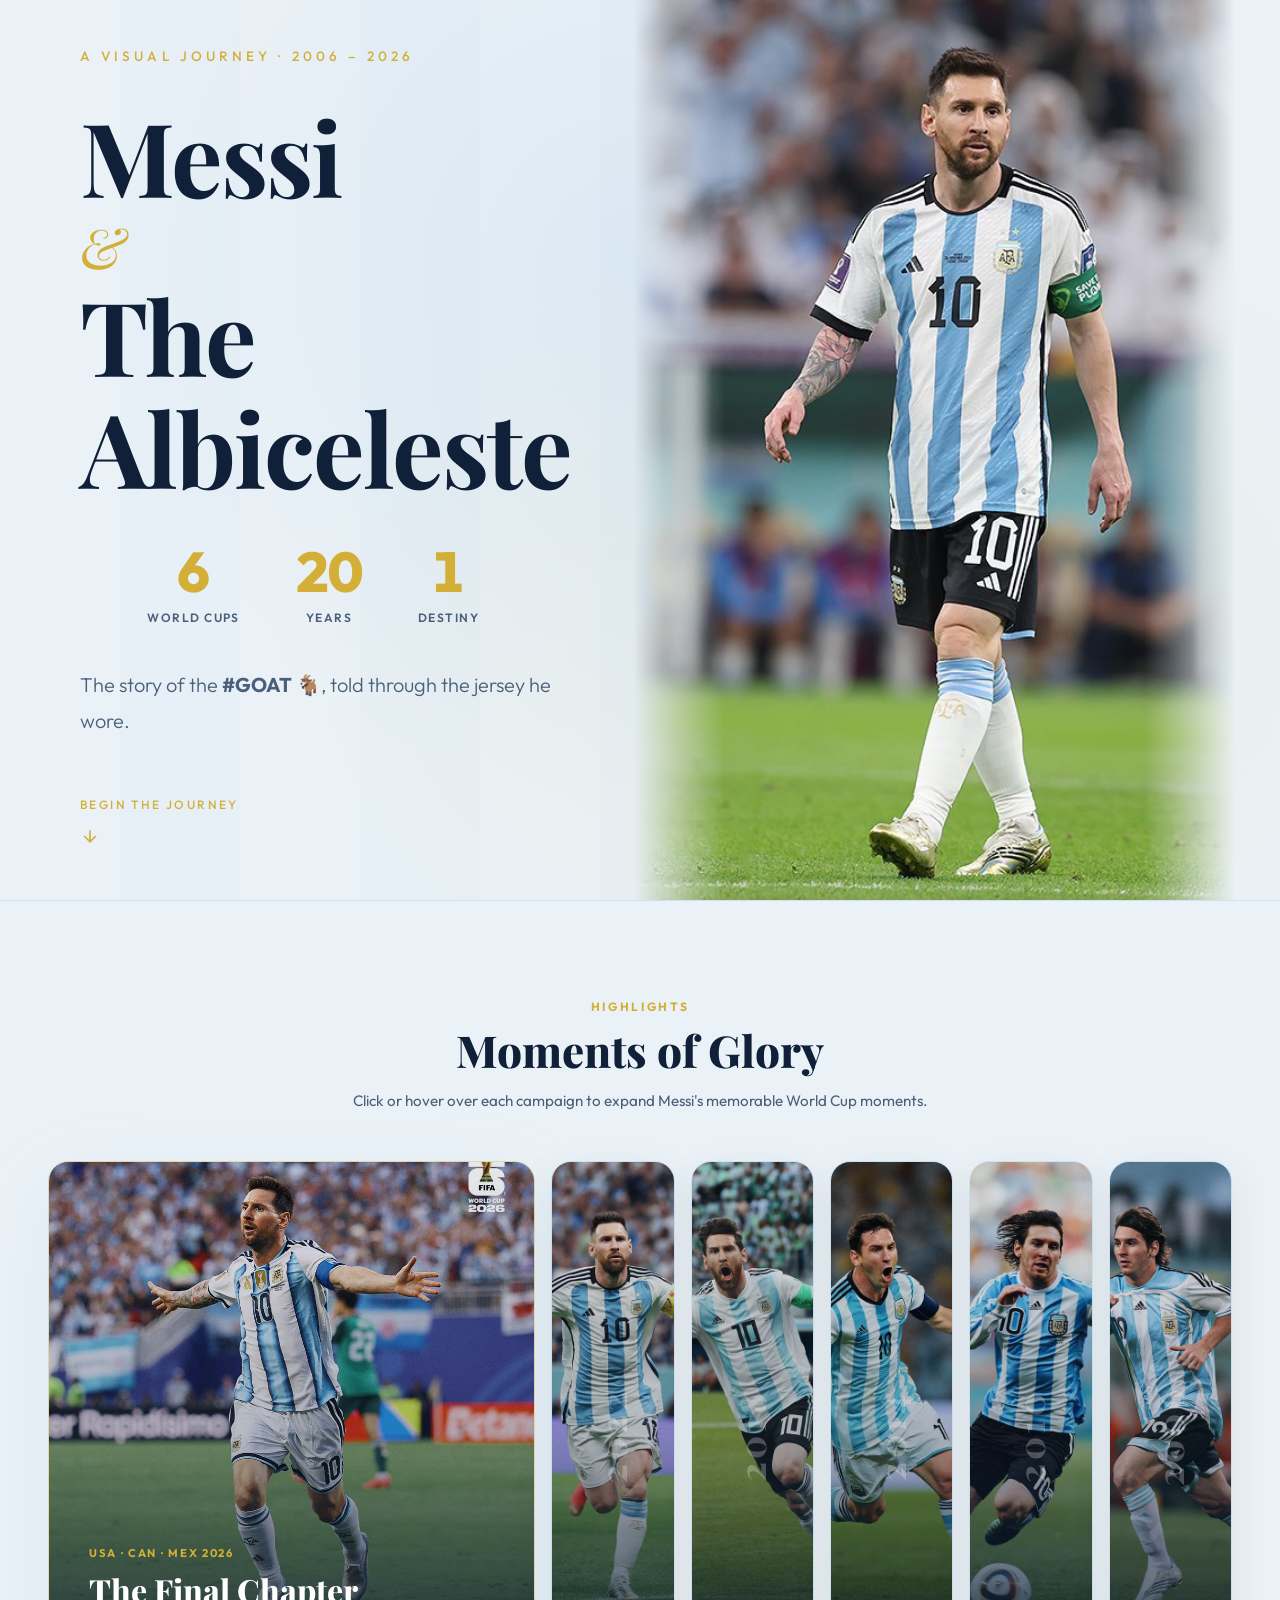
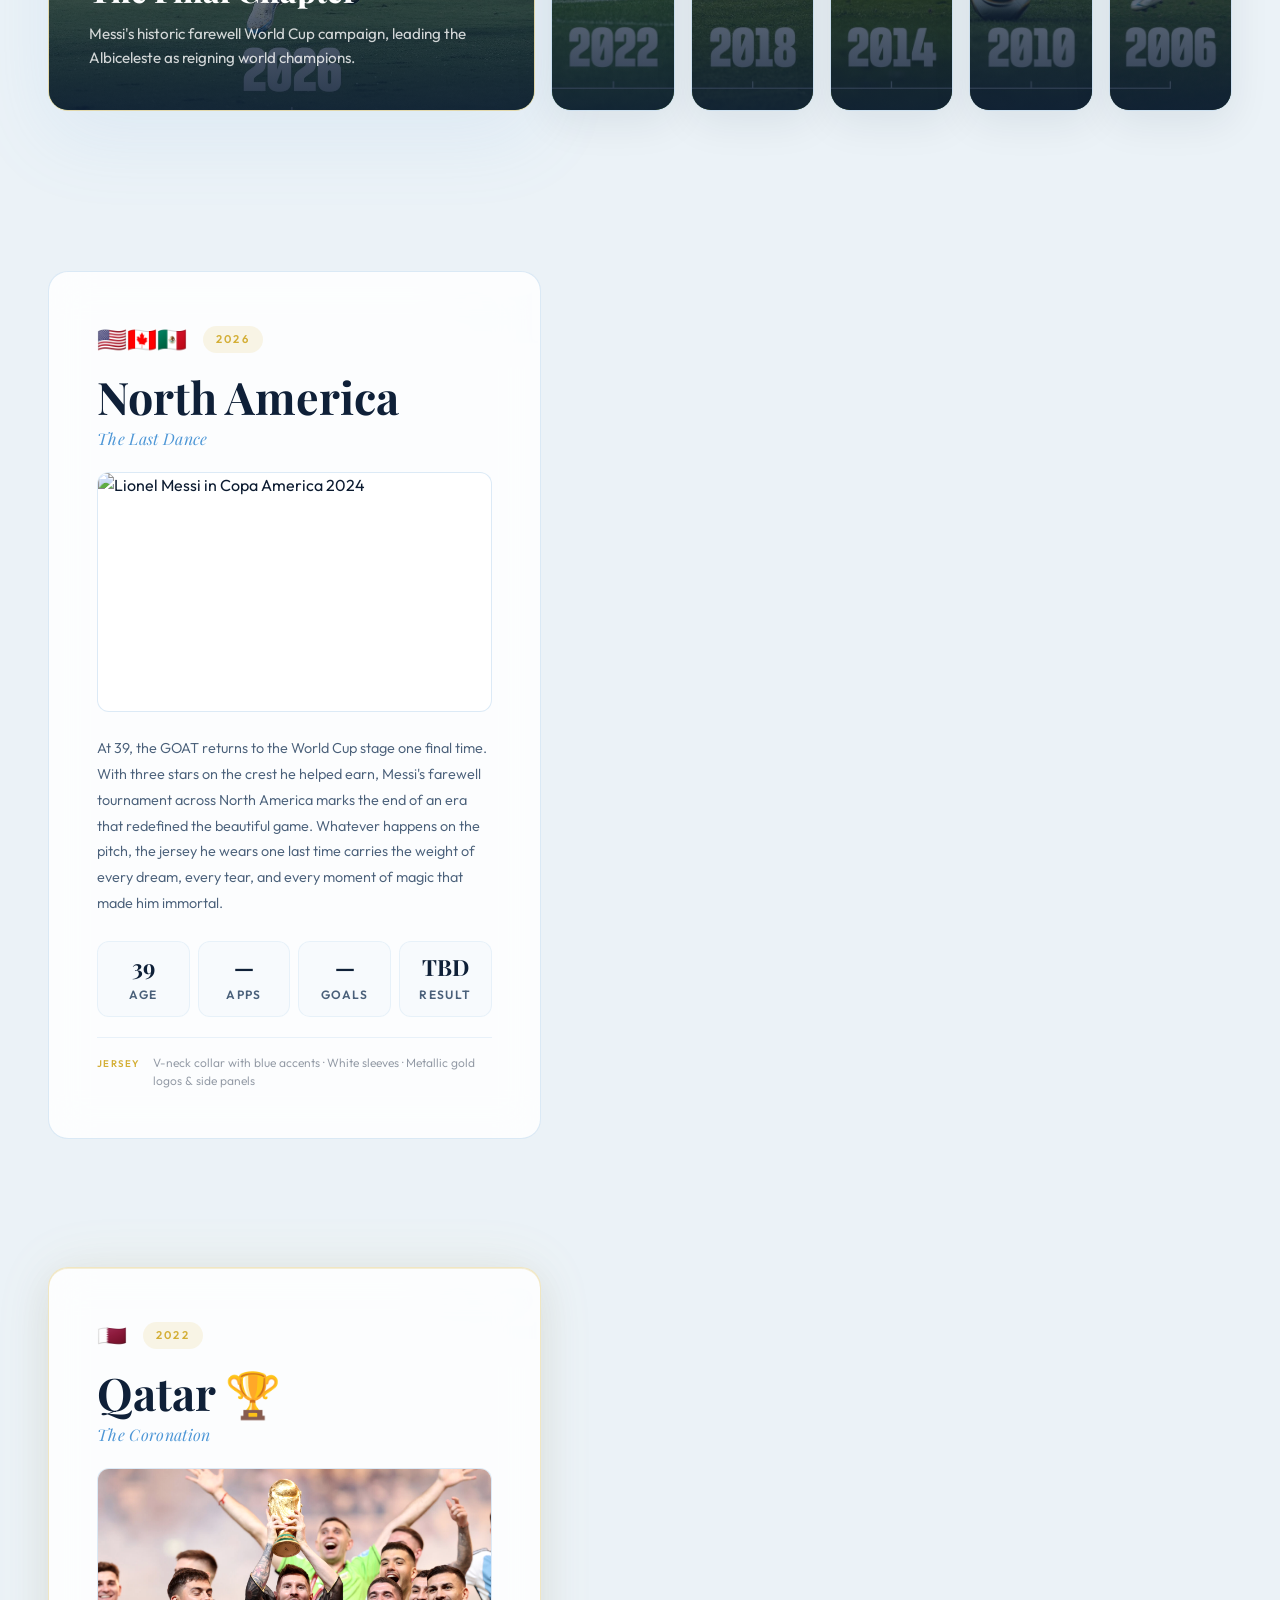
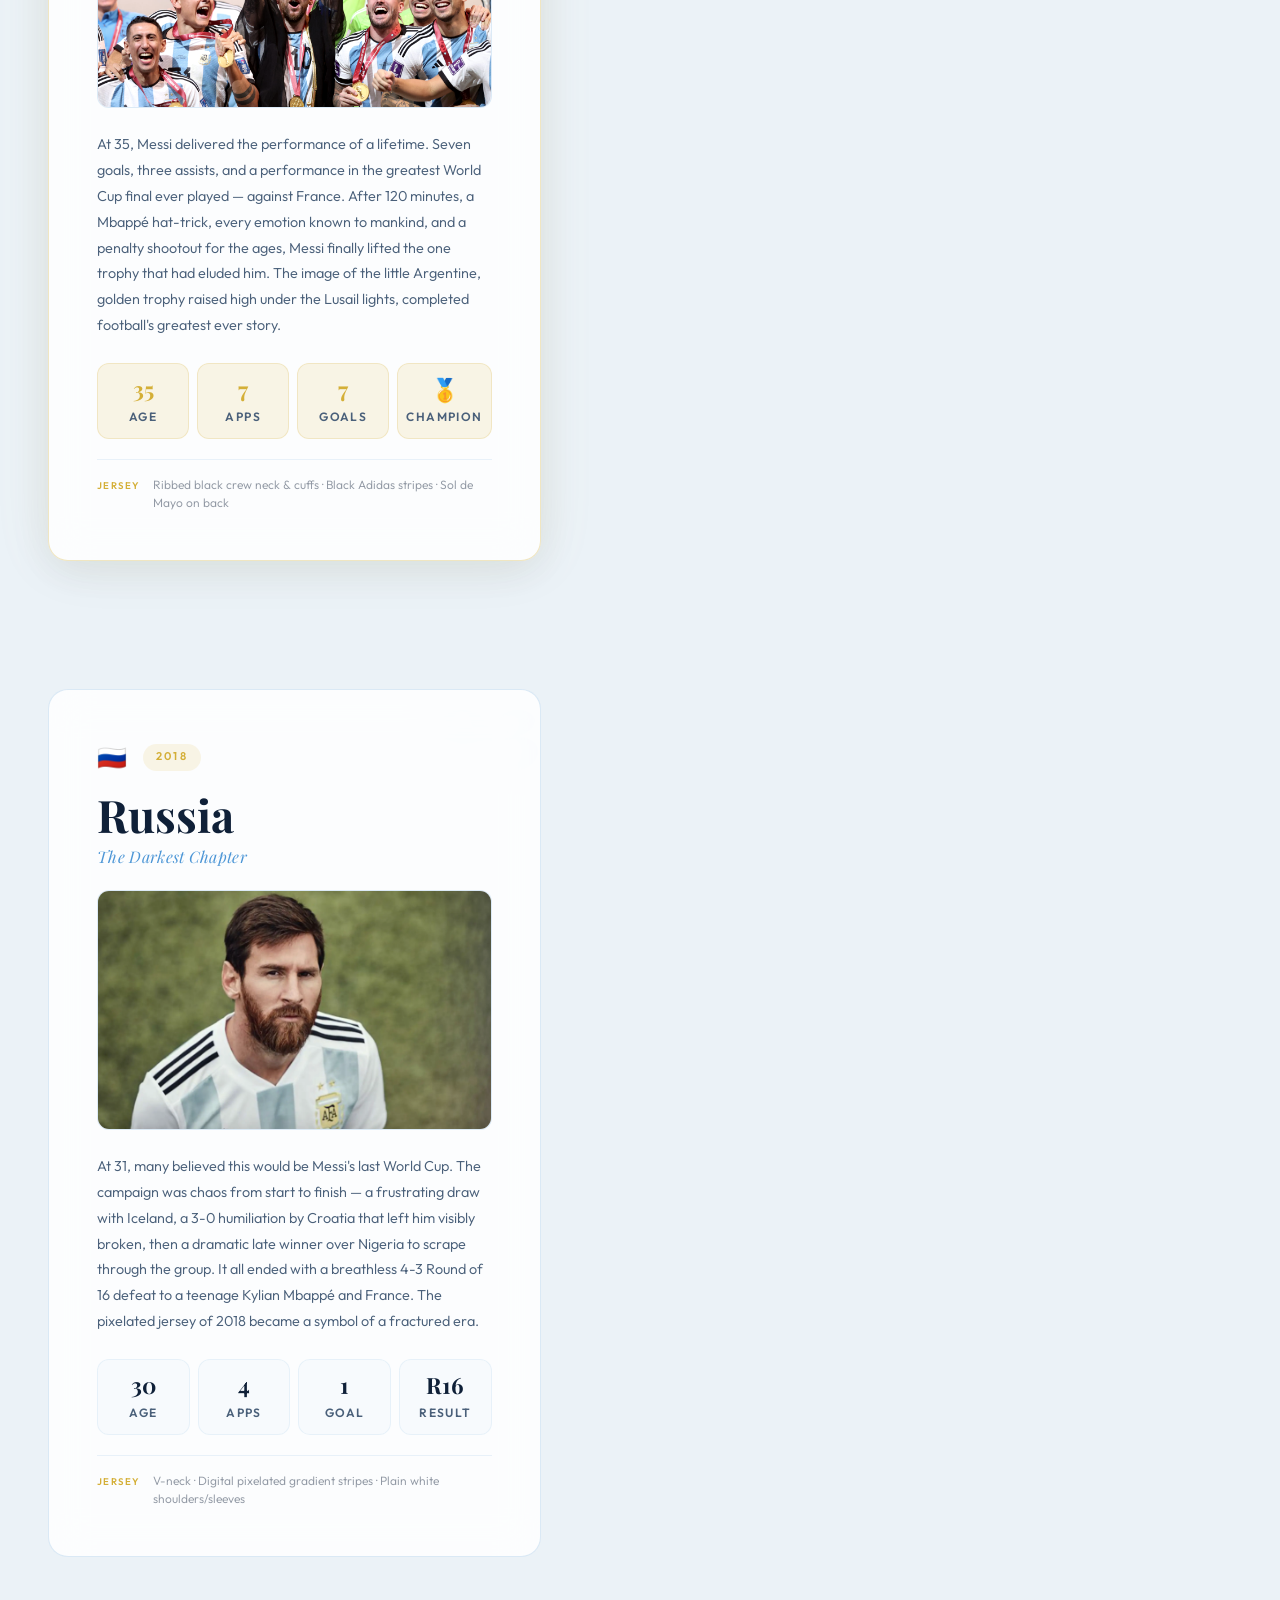
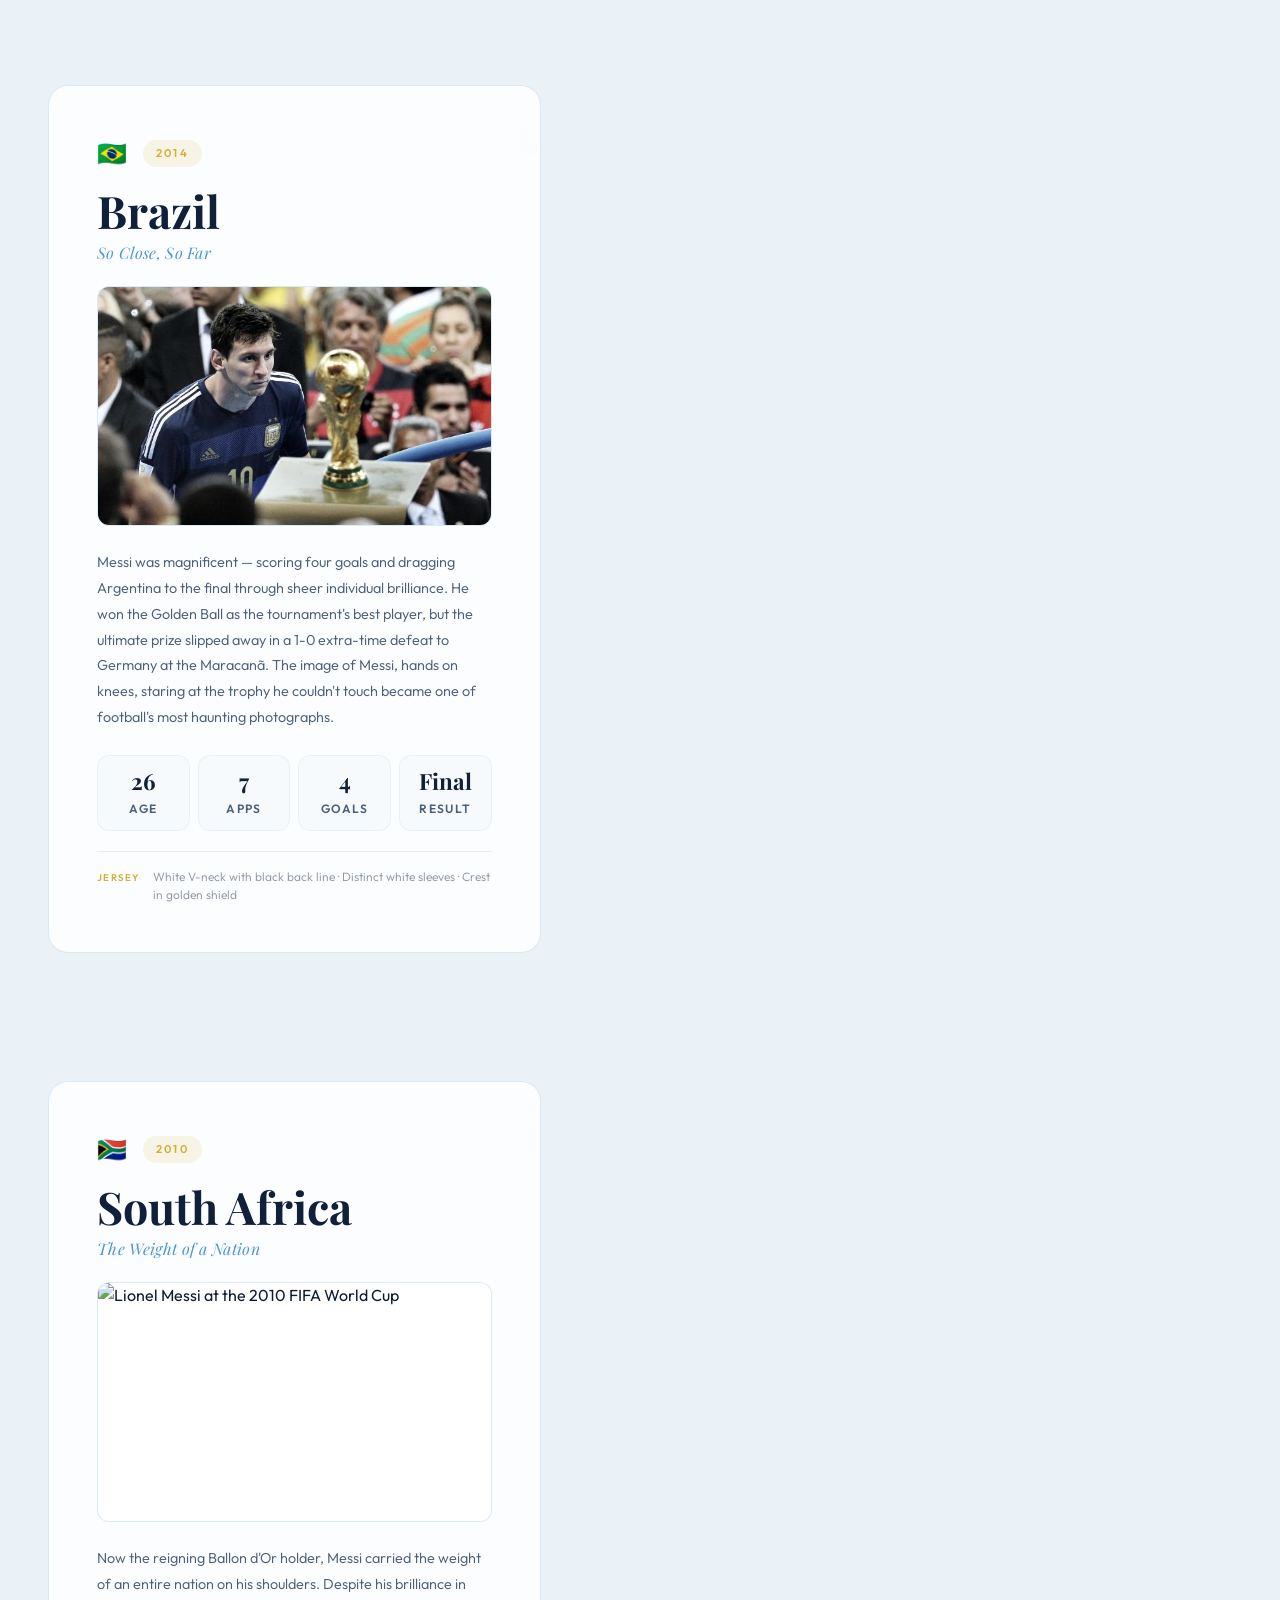
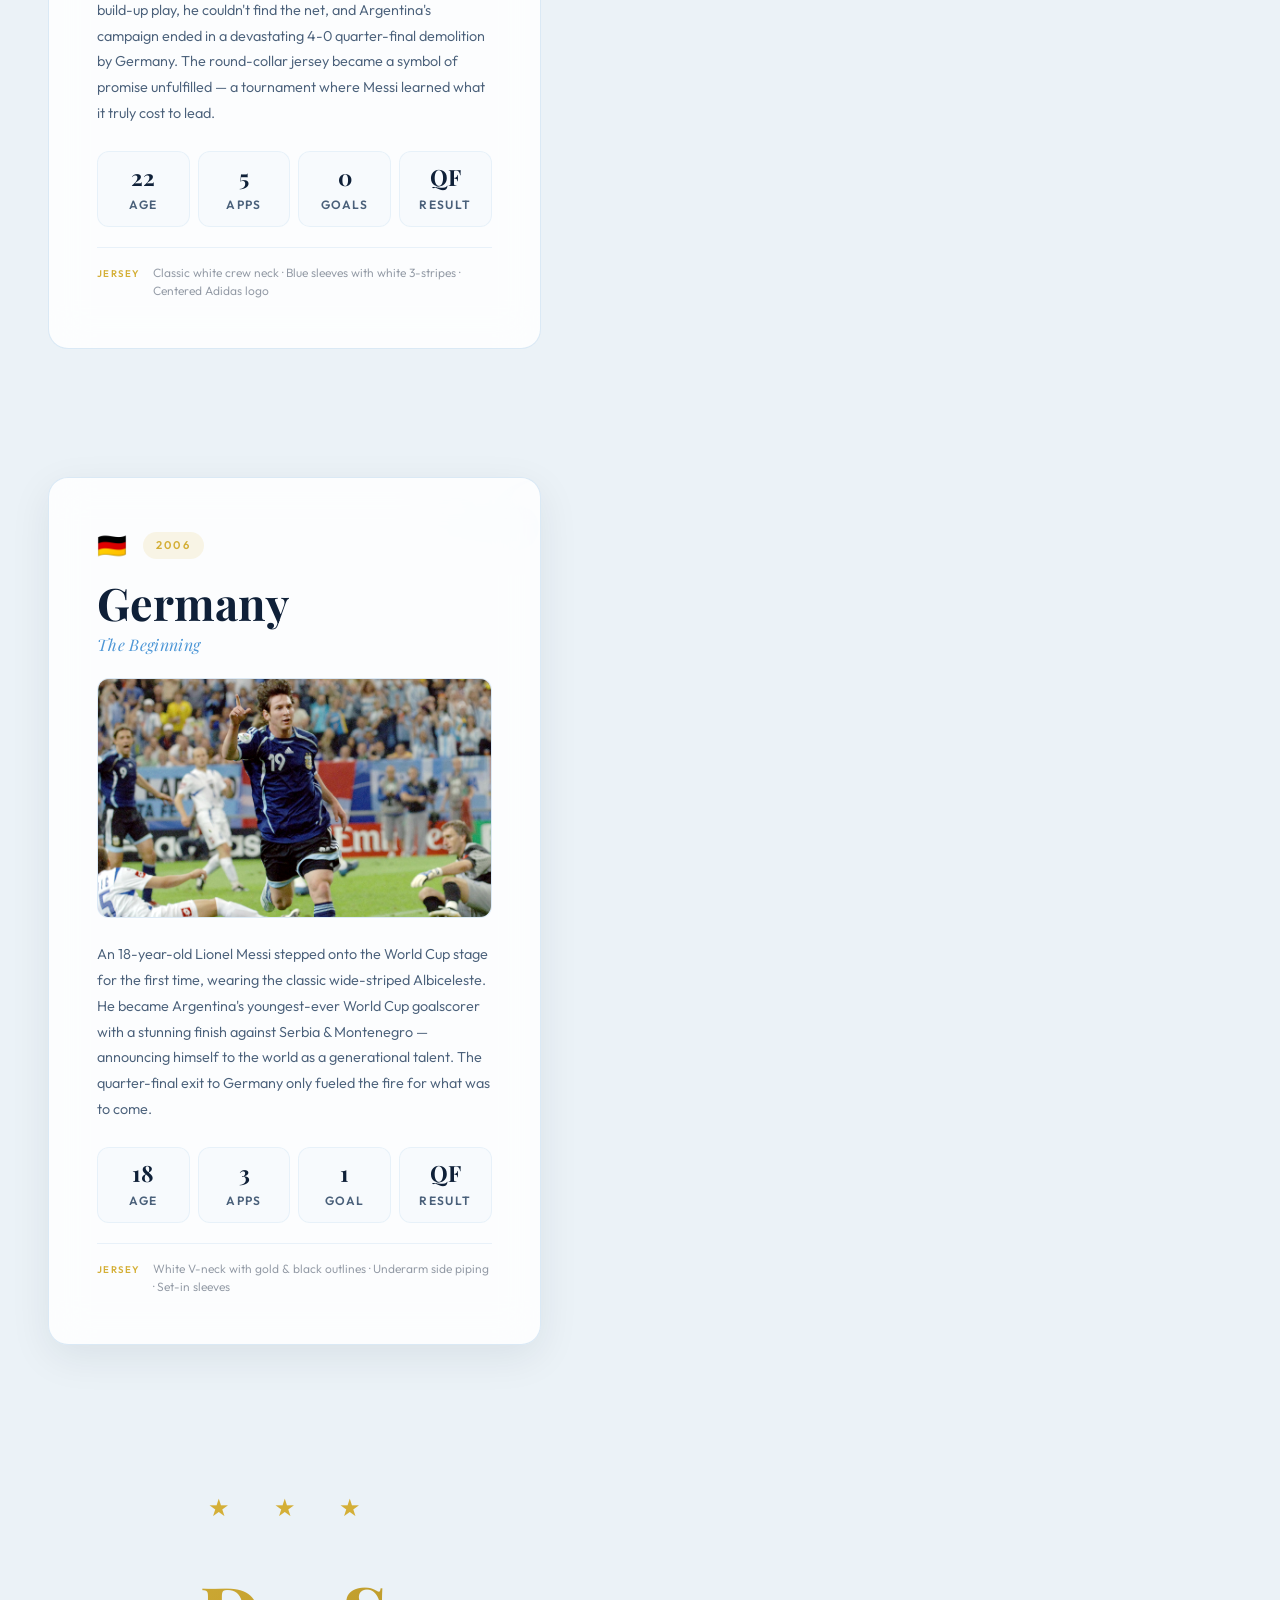
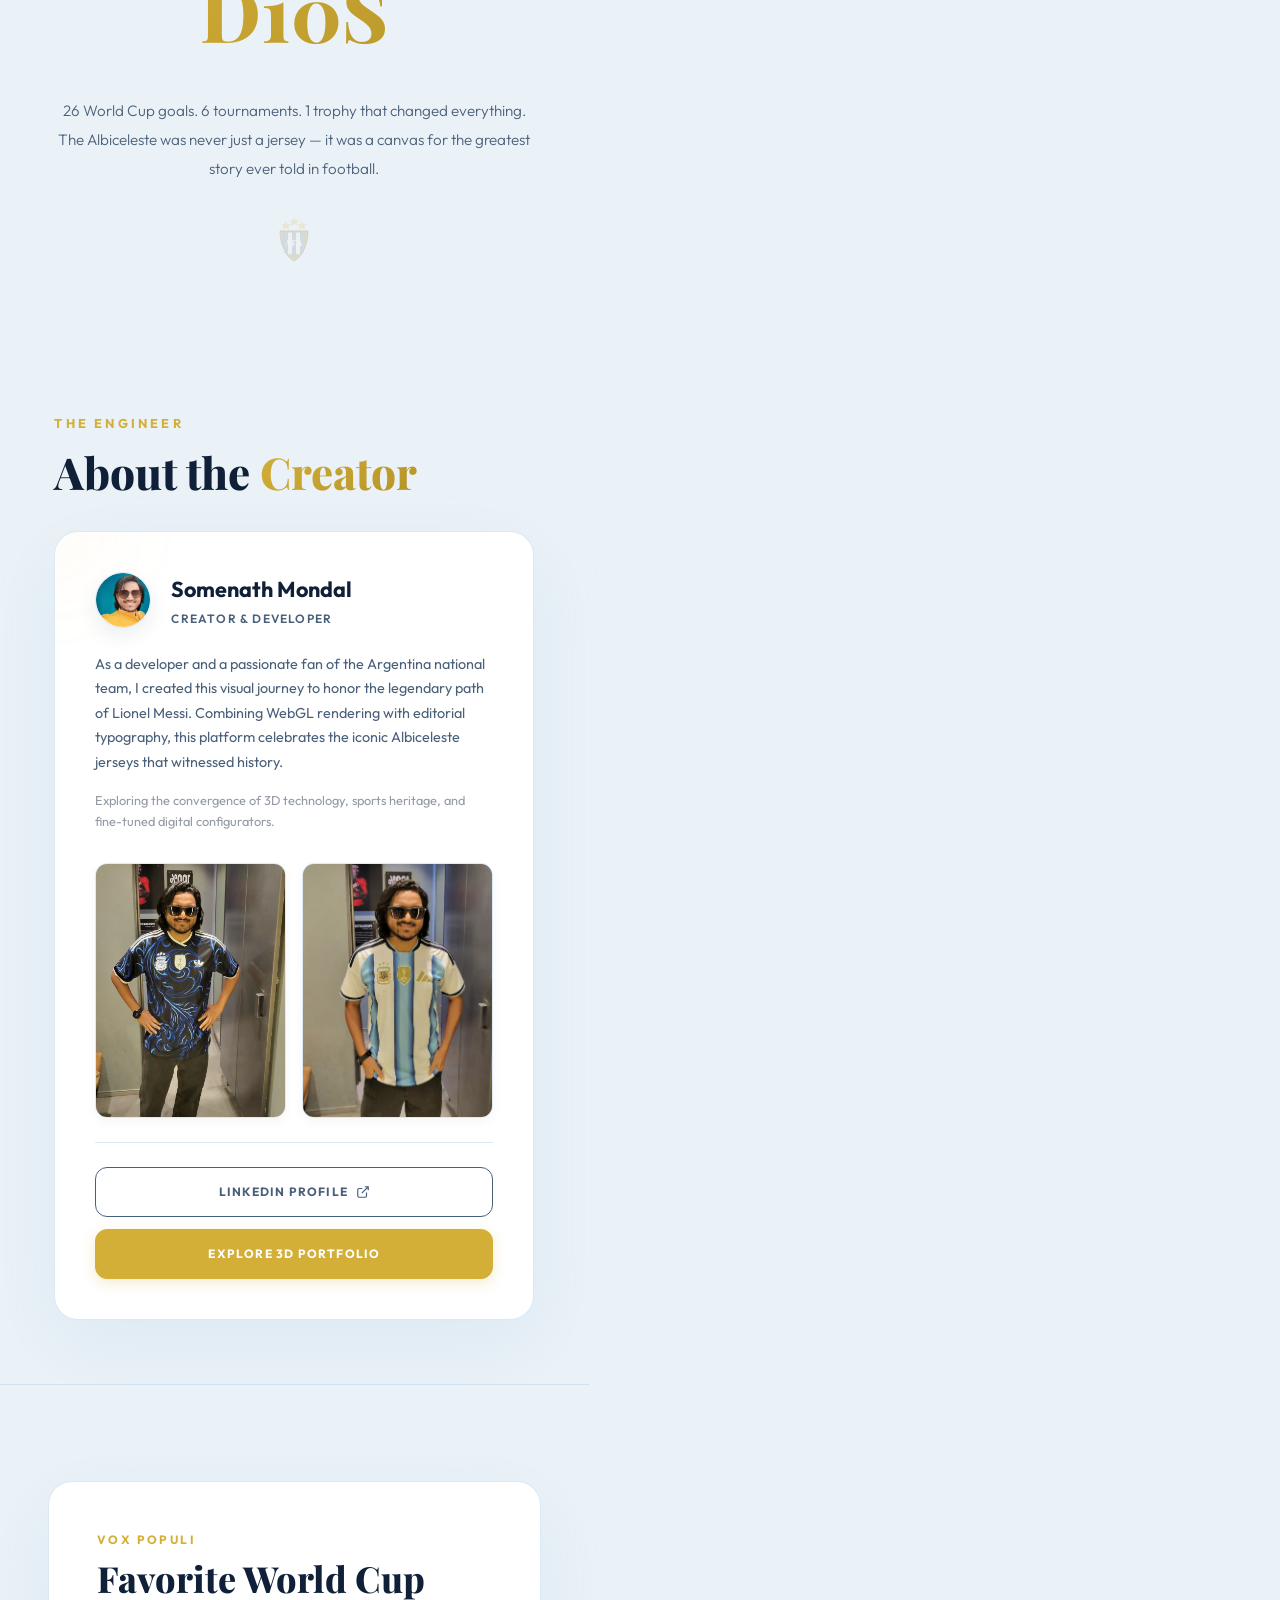
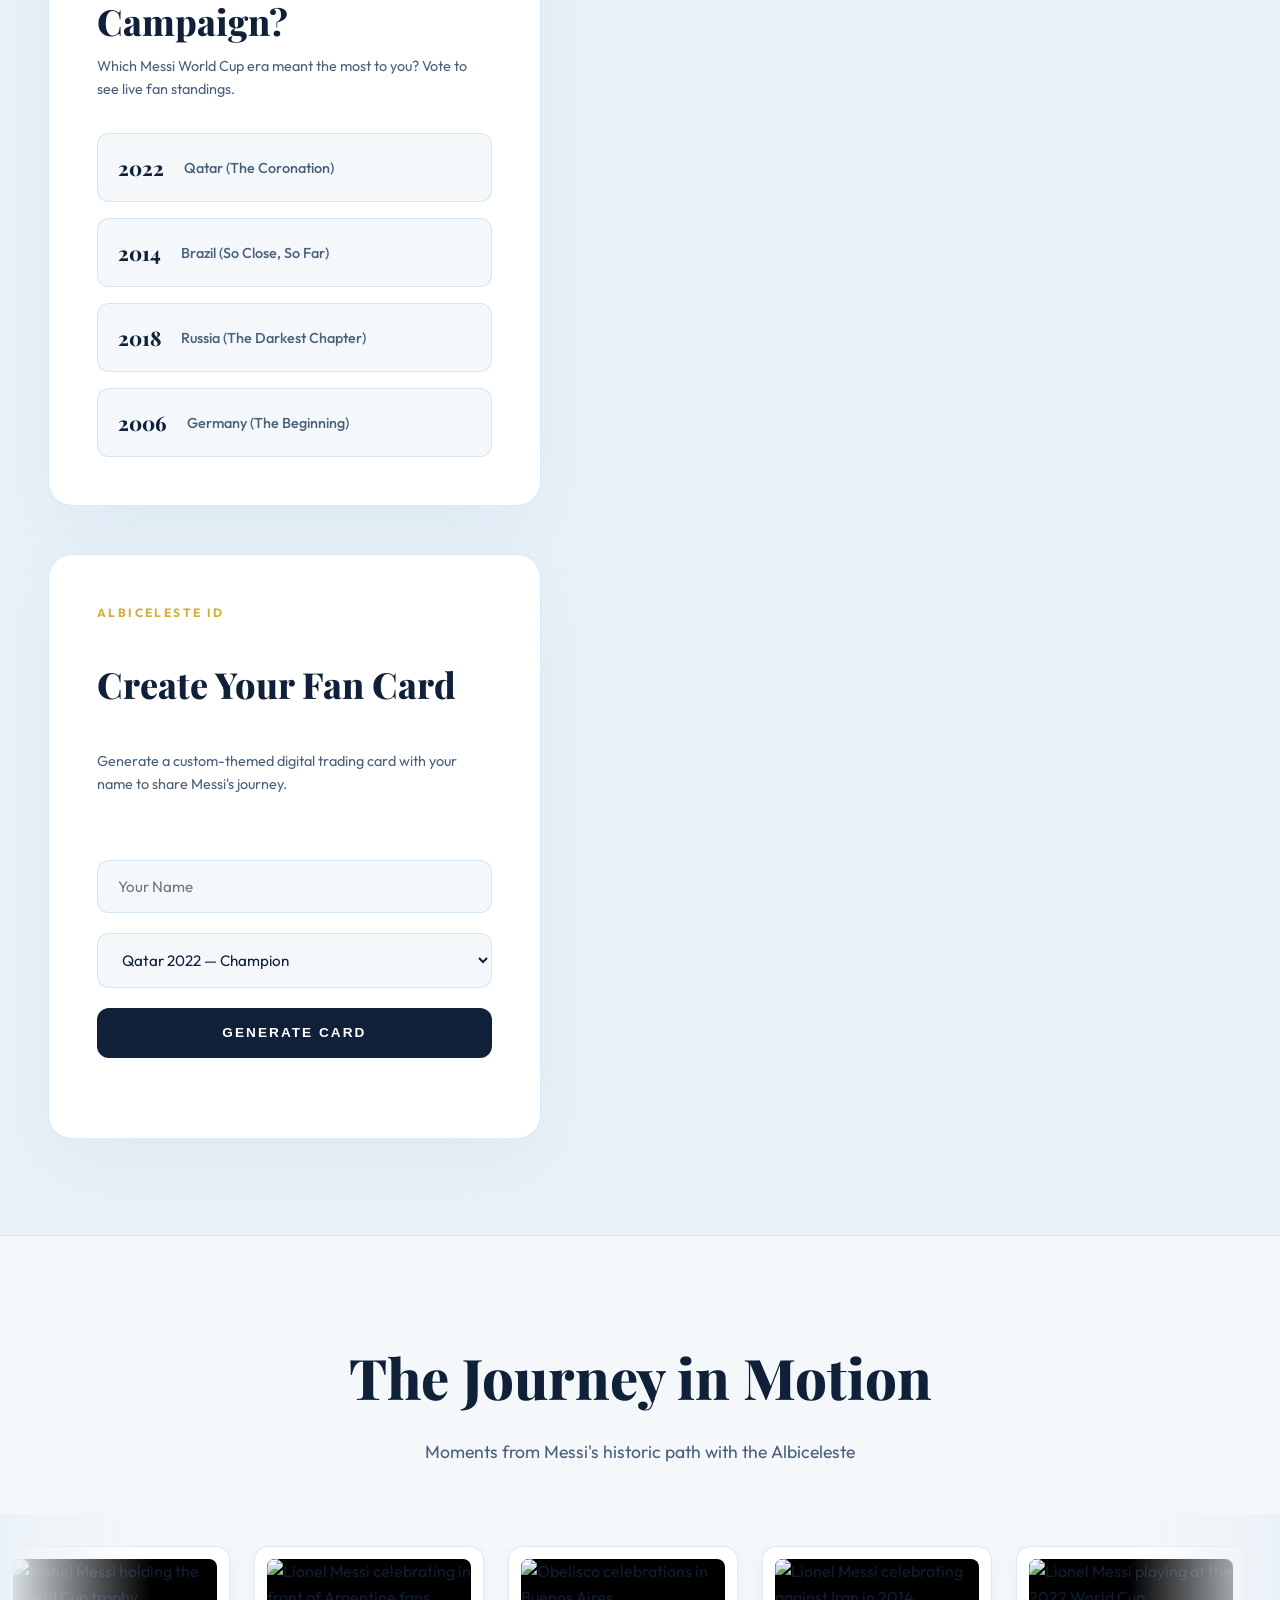
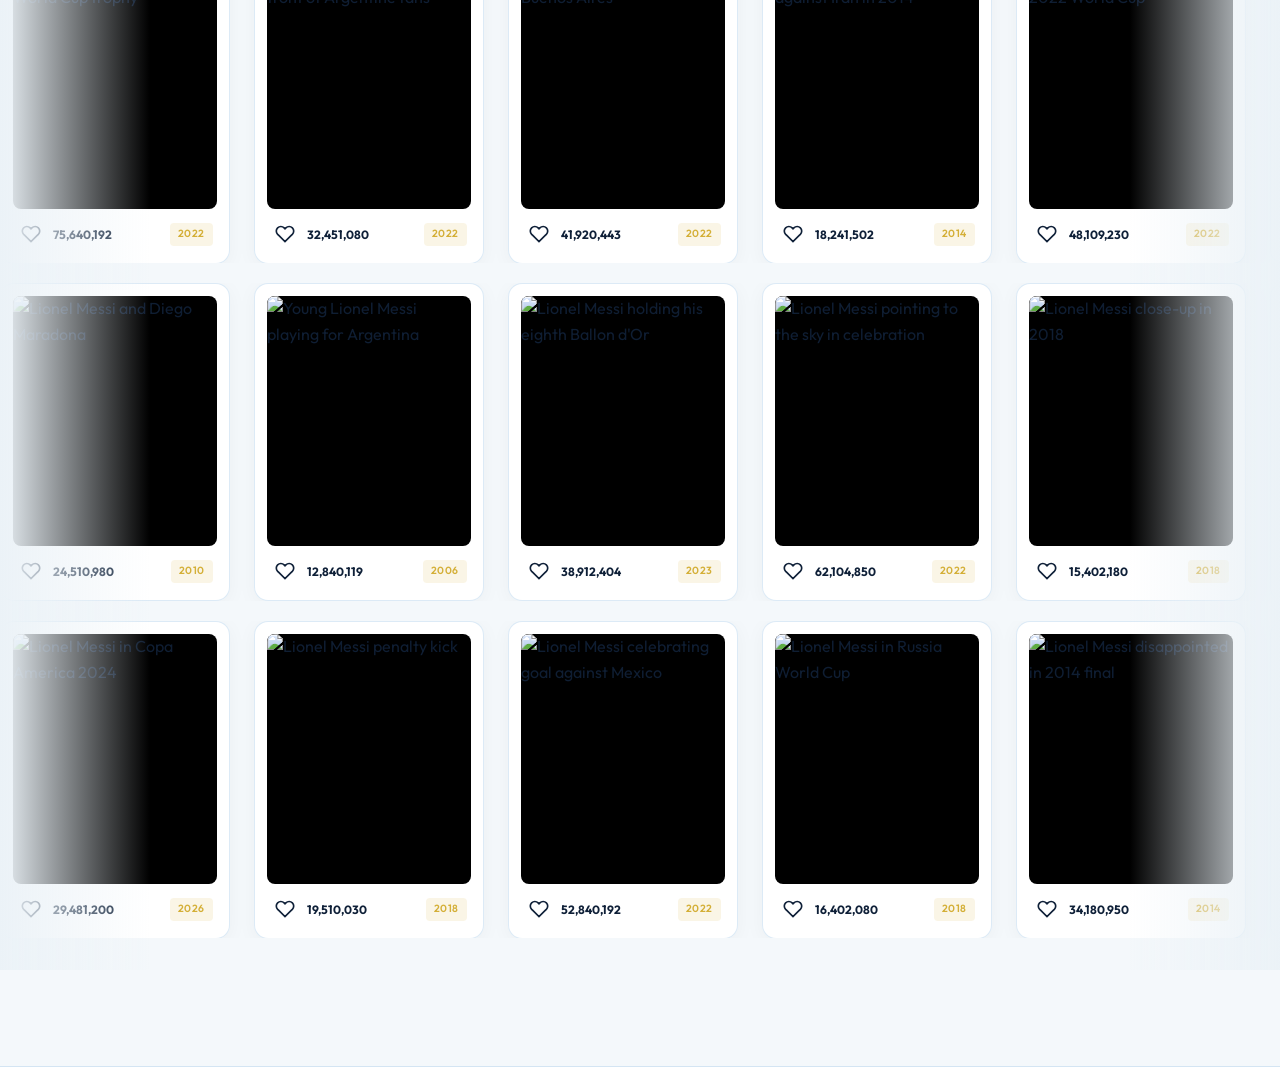
==== commit 1c6eed90: "Move Journey in Motion reels section to the end of the page" ====
--- a/index.html
+++ b/index.html
@@ -184,336 +184,7 @@
     </div>
   </section>
 
-  <!-- ========== PINTEREST STYLE 3-ROW REEL (BELOW HERO) ========== -->
-  <section class="hero-reels-section" id="reels-section">
-    <div class="hero-reels-title-block">
-      <h2 class="reels-section-title">The Journey in Motion</h2>
-      <p class="reels-section-subtitle">Moments from Messi's historic path with the Albiceleste</p>
-    </div>
-    <div class="hero-reels-wrapper">
-      <!-- Row 1: scrolls left -->
-      <div class="hero-reel-row scroll-left">
-        <div class="hero-reel-track">
-          <!-- Card 1: 2022 Coronation -->
-          <div class="hero-reel-card" data-card-id="1" data-likes="75640192" data-year="2022">
-            <div class="hero-reel-img-container">
-              <img src="data:image/svg+xml,%3Csvg xmlns='http://www.w3.org/2000/svg' viewBox='0 0 1 1'%3E%3C/svg%3E" data-src="https://upload.wikimedia.org/wikipedia/commons/c/ce/Lionel-Messi-Argentina-2022-FIFA-World-Cup.jpg" alt="Lionel Messi holding the World Cup trophy" loading="lazy">
-              <div class="double-tap-heart">
-                <svg viewBox="0 0 24 24" fill="currentColor"><path d="M12 21.35l-1.45-1.32C5.4 15.36 2 12.28 2 8.5 2 5.42 4.42 3 7.5 3c1.74 0 3.41.81 4.5 2.09C13.09 3.81 14.76 3 16.5 3 19.58 3 22 5.42 22 8.5c0 3.78-3.4 6.86-8.55 11.54L12 21.35z"/></svg>
-              </div>
-            </div>
-            <div class="hero-reel-card-footer">
-              <button class="action-btn like-btn" aria-label="Like post">
-                <svg class="heart-icon" viewBox="0 0 24 24" fill="none" stroke="currentColor" stroke-width="2"><path d="M20.84 4.61a5.5 5.5 0 0 0-7.78 0L12 5.67l-1.06-1.06a5.5 5.5 0 0 0-7.78 7.78l1.06 1.06L12 21.23l7.78-7.78 1.06-1.06a5.5 5.5 0 0 0 0-7.78z"/></svg>
-              </button>
-              <span class="likes-count">75,640,192</span>
-              <span class="hero-reel-year">2022</span>
-            </div>
-          </div>
-
-          <!-- Card 2: 2022 Mexico Celebration -->
-          <div class="hero-reel-card" data-card-id="2" data-likes="32451080" data-year="2022">
-            <div class="hero-reel-img-container">
-              <img src="data:image/svg+xml,%3Csvg xmlns='http://www.w3.org/2000/svg' viewBox='0 0 1 1'%3E%3C/svg%3E" data-src="https://upload.wikimedia.org/wikipedia/commons/5/5d/Argentina_vs_mexico_messi_celebra_con_tribuna.jpg" alt="Lionel Messi celebrating in front of Argentine fans" loading="lazy">
-              <div class="double-tap-heart">
-                <svg viewBox="0 0 24 24" fill="currentColor"><path d="M12 21.35l-1.45-1.32C5.4 15.36 2 12.28 2 8.5 2 5.42 4.42 3 7.5 3c1.74 0 3.41.81 4.5 2.09C13.09 3.81 14.76 3 16.5 3 19.58 3 22 5.42 22 8.5c0 3.78-3.4 6.86-8.55 11.54L12 21.35z"/></svg>
-              </div>
-            </div>
-            <div class="hero-reel-card-footer">
-              <button class="action-btn like-btn" aria-label="Like post">
-                <svg class="heart-icon" viewBox="0 0 24 24" fill="none" stroke="currentColor" stroke-width="2"><path d="M20.84 4.61a5.5 5.5 0 0 0-7.78 0L12 5.67l-1.06-1.06a5.5 5.5 0 0 0-7.78 7.78l1.06 1.06L12 21.23l7.78-7.78 1.06-1.06a5.5 5.5 0 0 0 0-7.78z"/></svg>
-              </button>
-              <span class="likes-count">32,451,080</span>
-              <span class="hero-reel-year">2022</span>
-            </div>
-          </div>
-
-          <!-- Card 3: Obelisco Victory Parade -->
-          <div class="hero-reel-card" data-card-id="3" data-likes="41920443" data-year="2022">
-            <div class="hero-reel-img-container">
-              <img src="data:image/svg+xml,%3Csvg xmlns='http://www.w3.org/2000/svg' viewBox='0 0 1 1'%3E%3C/svg%3E" data-src="https://upload.wikimedia.org/wikipedia/commons/0/07/Fiesta_en_el_Obelisco.jpg" alt="Obelisco celebrations in Buenos Aires" loading="lazy">
-              <div class="double-tap-heart">
-                <svg viewBox="0 0 24 24" fill="currentColor"><path d="M12 21.35l-1.45-1.32C5.4 15.36 2 12.28 2 8.5 2 5.42 4.42 3 7.5 3c1.74 0 3.41.81 4.5 2.09C13.09 3.81 14.76 3 16.5 3 19.58 3 22 5.42 22 8.5c0 3.78-3.4 6.86-8.55 11.54L12 21.35z"/></svg>
-              </div>
-            </div>
-            <div class="hero-reel-card-footer">
-              <button class="action-btn like-btn" aria-label="Like post">
-                <svg class="heart-icon" viewBox="0 0 24 24" fill="none" stroke="currentColor" stroke-width="2"><path d="M20.84 4.61a5.5 5.5 0 0 0-7.78 0L12 5.67l-1.06-1.06a5.5 5.5 0 0 0-7.78 7.78l1.06 1.06L12 21.23l7.78-7.78 1.06-1.06a5.5 5.5 0 0 0 0-7.78z"/></svg>
-              </button>
-              <span class="likes-count">41,920,443</span>
-              <span class="hero-reel-year">2022</span>
-            </div>
-          </div>
-
-          <!-- Card 4: 2014 Iran Celebration -->
-          <div class="hero-reel-card" data-card-id="4" data-likes="18241502" data-year="2014">
-            <div class="hero-reel-img-container">
-              <img src="data:image/svg+xml,%3Csvg xmlns='http://www.w3.org/2000/svg' viewBox='0 0 1 1'%3E%3C/svg%3E" data-src="https://upload.wikimedia.org/wikipedia/commons/6/63/Lionel_Messi_celebrating_after_scoring_a_goal_against_Iran_at_the_2014_FIFA_World_Cup.jpg" alt="Lionel Messi celebrating against Iran in 2014" loading="lazy">
-              <div class="double-tap-heart">
-                <svg viewBox="0 0 24 24" fill="currentColor"><path d="M12 21.35l-1.45-1.32C5.4 15.36 2 12.28 2 8.5 2 5.42 4.42 3 7.5 3c1.74 0 3.41.81 4.5 2.09C13.09 3.81 14.76 3 16.5 3 19.58 3 22 5.42 22 8.5c0 3.78-3.4 6.86-8.55 11.54L12 21.35z"/></svg>
-              </div>
-            </div>
-            <div class="hero-reel-card-footer">
-              <button class="action-btn like-btn" aria-label="Like post">
-                <svg class="heart-icon" viewBox="0 0 24 24" fill="none" stroke="currentColor" stroke-width="2"><path d="M20.84 4.61a5.5 5.5 0 0 0-7.78 0L12 5.67l-1.06-1.06a5.5 5.5 0 0 0-7.78 7.78l1.06 1.06L12 21.23l7.78-7.78 1.06-1.06a5.5 5.5 0 0 0 0-7.78z"/></svg>
-              </button>
-              <span class="likes-count">18,241,502</span>
-              <span class="hero-reel-year">2014</span>
-            </div>
-          </div>
-
-          <!-- Card 5: 2022 World Cup Playing -->
-          <div class="hero-reel-card" data-card-id="5" data-likes="48109230" data-year="2022">
-            <div class="hero-reel-img-container">
-              <img src="data:image/svg+xml,%3Csvg xmlns='http://www.w3.org/2000/svg' viewBox='0 0 1 1'%3E%3C/svg%3E" data-src="https://upload.wikimedia.org/wikipedia/commons/5/52/Lionel_Messi_playing_in_Argentina_2022_FIFA_World_Cup.jpg" alt="Lionel Messi playing at the 2022 World Cup" loading="lazy">
-              <div class="double-tap-heart">
-                <svg viewBox="0 0 24 24" fill="currentColor"><path d="M12 21.35l-1.45-1.32C5.4 15.36 2 12.28 2 8.5 2 5.42 4.42 3 7.5 3c1.74 0 3.41.81 4.5 2.09C13.09 3.81 14.76 3 16.5 3 19.58 3 22 5.42 22 8.5c0 3.78-3.4 6.86-8.55 11.54L12 21.35z"/></svg>
-              </div>
-            </div>
-            <div class="hero-reel-card-footer">
-              <button class="action-btn like-btn" aria-label="Like post">
-                <svg class="heart-icon" viewBox="0 0 24 24" fill="none" stroke="currentColor" stroke-width="2"><path d="M20.84 4.61a5.5 5.5 0 0 0-7.78 0L12 5.67l-1.06-1.06a5.5 5.5 0 0 0-7.78 7.78l1.06 1.06L12 21.23l7.78-7.78 1.06-1.06a5.5 5.5 0 0 0 0-7.78z"/></svg>
-              </button>
-              <span class="likes-count">48,109,230</span>
-              <span class="hero-reel-year">2022</span>
-            </div>
-          </div>
-
-          <!-- Card 6: 2018 Nigeria Match Celebration -->
-          <div class="hero-reel-card" data-card-id="6" data-likes="22410950" data-year="2018">
-            <div class="hero-reel-img-container">
-              <img src="data:image/svg+xml,%3Csvg xmlns='http://www.w3.org/2000/svg' viewBox='0 0 1 1'%3E%3C/svg%3E" data-src="https://upload.wikimedia.org/wikipedia/commons/c/c1/Lionel_Messi_20180626.jpg" alt="Lionel Messi celebrating in 2018" loading="lazy">
-              <div class="double-tap-heart">
-                <svg viewBox="0 0 24 24" fill="currentColor"><path d="M12 21.35l-1.45-1.32C5.4 15.36 2 12.28 2 8.5 2 5.42 4.42 3 7.5 3c1.74 0 3.41.81 4.5 2.09C13.09 3.81 14.76 3 16.5 3 19.58 3 22 5.42 22 8.5c0 3.78-3.4 6.86-8.55 11.54L12 21.35z"/></svg>
-              </div>
-            </div>
-            <div class="hero-reel-card-footer">
-              <button class="action-btn like-btn" aria-label="Like post">
-                <svg class="heart-icon" viewBox="0 0 24 24" fill="none" stroke="currentColor" stroke-width="2"><path d="M20.84 4.61a5.5 5.5 0 0 0-7.78 0L12 5.67l-1.06-1.06a5.5 5.5 0 0 0-7.78 7.78l1.06 1.06L12 21.23l7.78-7.78 1.06-1.06a5.5 5.5 0 0 0 0-7.78z"/></svg>
-              </button>
-              <span class="likes-count">22,410,950</span>
-              <span class="hero-reel-year">2018</span>
-            </div>
-          </div>
-        </div>
-      </div>
-
-      <!-- Row 2: scrolls right -->
-      <div class="hero-reel-row scroll-right">
-        <div class="hero-reel-track">
-          <!-- Card 7: 2010 Messi & Maradona -->
-          <div class="hero-reel-card" data-card-id="7" data-likes="24510980" data-year="2010">
-            <div class="hero-reel-img-container">
-              <img src="data:image/svg+xml,%3Csvg xmlns='http://www.w3.org/2000/svg' viewBox='0 0 1 1'%3E%3C/svg%3E" data-src="https://upload.wikimedia.org/wikipedia/commons/3/3b/Messi_Maradona.jpg" alt="Lionel Messi and Diego Maradona" loading="lazy">
-              <div class="double-tap-heart">
-                <svg viewBox="0 0 24 24" fill="currentColor"><path d="M12 21.35l-1.45-1.32C5.4 15.36 2 12.28 2 8.5 2 5.42 4.42 3 7.5 3c1.74 0 3.41.81 4.5 2.09C13.09 3.81 14.76 3 16.5 3 19.58 3 22 5.42 22 8.5c0 3.78-3.4 6.86-8.55 11.54L12 21.35z"/></svg>
-              </div>
-            </div>
-            <div class="hero-reel-card-footer">
-              <button class="action-btn like-btn" aria-label="Like post">
-                <svg class="heart-icon" viewBox="0 0 24 24" fill="none" stroke="currentColor" stroke-width="2"><path d="M20.84 4.61a5.5 5.5 0 0 0-7.78 0L12 5.67l-1.06-1.06a5.5 5.5 0 0 0-7.78 7.78l1.06 1.06L12 21.23l7.78-7.78 1.06-1.06a5.5 5.5 0 0 0 0-7.78z"/></svg>
-              </button>
-              <span class="likes-count">24,510,980</span>
-              <span class="hero-reel-year">2010</span>
-            </div>
-          </div>
-
-          <!-- Card 8: 2007 Copa America -->
-          <div class="hero-reel-card" data-card-id="8" data-likes="12840119" data-year="2006">
-            <div class="hero-reel-img-container">
-              <img src="data:image/svg+xml,%3Csvg xmlns='http://www.w3.org/2000/svg' viewBox='0 0 1 1'%3E%3C/svg%3E" data-src="https://upload.wikimedia.org/wikipedia/commons/b/b0/Messi_in_Copa_America_2007_%28Cropped%29.jpg" alt="Young Lionel Messi playing for Argentina" loading="lazy">
-              <div class="double-tap-heart">
-                <svg viewBox="0 0 24 24" fill="currentColor"><path d="M12 21.35l-1.45-1.32C5.4 15.36 2 12.28 2 8.5 2 5.42 4.42 3 7.5 3c1.74 0 3.41.81 4.5 2.09C13.09 3.81 14.76 3 16.5 3 19.58 3 22 5.42 22 8.5c0 3.78-3.4 6.86-8.55 11.54L12 21.35z"/></svg>
-              </div>
-            </div>
-            <div class="hero-reel-card-footer">
-              <button class="action-btn like-btn" aria-label="Like post">
-                <svg class="heart-icon" viewBox="0 0 24 24" fill="none" stroke="currentColor" stroke-width="2"><path d="M20.84 4.61a5.5 5.5 0 0 0-7.78 0L12 5.67l-1.06-1.06a5.5 5.5 0 0 0-7.78 7.78l1.06 1.06L12 21.23l7.78-7.78 1.06-1.06a5.5 5.5 0 0 0 0-7.78z"/></svg>
-              </button>
-              <span class="likes-count">12,840,119</span>
-              <span class="hero-reel-year">2006</span>
-            </div>
-          </div>
-
-          <!-- Card 9: Ballon d'Or VIII -->
-          <div class="hero-reel-card" data-card-id="9" data-likes="38912404" data-year="2023">
-            <div class="hero-reel-img-container">
-              <img src="data:image/svg+xml,%3Csvg xmlns='http://www.w3.org/2000/svg' viewBox='0 0 1 1'%3E%3C/svg%3E" data-src="https://upload.wikimedia.org/wikipedia/commons/c/cd/Lionel_MESSI_Florent_TORCHUT.jpg" alt="Lionel Messi holding his eighth Ballon d'Or" loading="lazy">
-              <div class="double-tap-heart">
-                <svg viewBox="0 0 24 24" fill="currentColor"><path d="M12 21.35l-1.45-1.32C5.4 15.36 2 12.28 2 8.5 2 5.42 4.42 3 7.5 3c1.74 0 3.41.81 4.5 2.09C13.09 3.81 14.76 3 16.5 3 19.58 3 22 5.42 22 8.5c0 3.78-3.4 6.86-8.55 11.54L12 21.35z"/></svg>
-              </div>
-            </div>
-            <div class="hero-reel-card-footer">
-              <button class="action-btn like-btn" aria-label="Like post">
-                <svg class="heart-icon" viewBox="0 0 24 24" fill="none" stroke="currentColor" stroke-width="2"><path d="M20.84 4.61a5.5 5.5 0 0 0-7.78 0L12 5.67l-1.06-1.06a5.5 5.5 0 0 0-7.78 7.78l1.06 1.06L12 21.23l7.78-7.78 1.06-1.06a5.5 5.5 0 0 0 0-7.78z"/></svg>
-              </button>
-              <span class="likes-count">38,912,404</span>
-              <span class="hero-reel-year">2023</span>
-            </div>
-          </div>
-
-          <!-- Card 10: 2022 Pointing up celebration -->
-          <div class="hero-reel-card" data-card-id="10" data-likes="62104850" data-year="2022">
-            <div class="hero-reel-img-container">
-              <img src="data:image/svg+xml,%3Csvg xmlns='http://www.w3.org/2000/svg' viewBox='0 0 1 1'%3E%3C/svg%3E" data-src="https://upload.wikimedia.org/wikipedia/commons/c/c8/Lionel_Messi_WC2022.jpg" alt="Lionel Messi pointing to the sky in celebration" loading="lazy">
-              <div class="double-tap-heart">
-                <svg viewBox="0 0 24 24" fill="currentColor"><path d="M12 21.35l-1.45-1.32C5.4 15.36 2 12.28 2 8.5 2 5.42 4.42 3 7.5 3c1.74 0 3.41.81 4.5 2.09C13.09 3.81 14.76 3 16.5 3 19.58 3 22 5.42 22 8.5c0 3.78-3.4 6.86-8.55 11.54L12 21.35z"/></svg>
-              </div>
-            </div>
-            <div class="hero-reel-card-footer">
-              <button class="action-btn like-btn" aria-label="Like post">
-                <svg class="heart-icon" viewBox="0 0 24 24" fill="none" stroke="currentColor" stroke-width="2"><path d="M20.84 4.61a5.5 5.5 0 0 0-7.78 0L12 5.67l-1.06-1.06a5.5 5.5 0 0 0-7.78 7.78l1.06 1.06L12 21.23l7.78-7.78 1.06-1.06a5.5 5.5 0 0 0 0-7.78z"/></svg>
-              </button>
-              <span class="likes-count">62,104,850</span>
-              <span class="hero-reel-year">2022</span>
-            </div>
-          </div>
-
-          <!-- Card 11: 2018 Iceland close-up -->
-          <div class="hero-reel-card" data-card-id="11" data-likes="15402180" data-year="2018">
-            <div class="hero-reel-img-container">
-              <img src="data:image/svg+xml,%3Csvg xmlns='http://www.w3.org/2000/svg' viewBox='0 0 1 1'%3E%3C/svg%3E" data-src="https://upload.wikimedia.org/wikipedia/commons/0/0c/Lionel_Messi_16_June_2018.jpg" alt="Lionel Messi close-up in 2018" loading="lazy">
-              <div class="double-tap-heart">
-                <svg viewBox="0 0 24 24" fill="currentColor"><path d="M12 21.35l-1.45-1.32C5.4 15.36 2 12.28 2 8.5 2 5.42 4.42 3 7.5 3c1.74 0 3.41.81 4.5 2.09C13.09 3.81 14.76 3 16.5 3 19.58 3 22 5.42 22 8.5c0 3.78-3.4 6.86-8.55 11.54L12 21.35z"/></svg>
-              </div>
-            </div>
-            <div class="hero-reel-card-footer">
-              <button class="action-btn like-btn" aria-label="Like post">
-                <svg class="heart-icon" viewBox="0 0 24 24" fill="none" stroke="currentColor" stroke-width="2"><path d="M20.84 4.61a5.5 5.5 0 0 0-7.78 0L12 5.67l-1.06-1.06a5.5 5.5 0 0 0-7.78 7.78l1.06 1.06L12 21.23l7.78-7.78 1.06-1.06a5.5 5.5 0 0 0 0-7.78z"/></svg>
-              </button>
-              <span class="likes-count">15,402,180</span>
-              <span class="hero-reel-year">2018</span>
-            </div>
-          </div>
-
-          <!-- Card 12: 2012 Close-up in Argentina jersey -->
-          <div class="hero-reel-card" data-card-id="12" data-likes="19840230" data-year="2012">
-            <div class="hero-reel-img-container">
-              <img src="data:image/svg+xml,%3Csvg xmlns='http://www.w3.org/2000/svg' viewBox='0 0 1 1'%3E%3C/svg%3E" data-src="https://upload.wikimedia.org/wikipedia/commons/7/7d/Lionel_Andr%C3%A9s_Messi_Cuccittini.jpg" alt="Lionel Messi in Argentina jersey" loading="lazy">
-              <div class="double-tap-heart">
-                <svg viewBox="0 0 24 24" fill="currentColor"><path d="M12 21.35l-1.45-1.32C5.4 15.36 2 12.28 2 8.5 2 5.42 4.42 3 7.5 3c1.74 0 3.41.81 4.5 2.09C13.09 3.81 14.76 3 16.5 3 19.58 3 22 5.42 22 8.5c0 3.78-3.4 6.86-8.55 11.54L12 21.35z"/></svg>
-              </div>
-            </div>
-            <div class="hero-reel-card-footer">
-              <button class="action-btn like-btn" aria-label="Like post">
-                <svg class="heart-icon" viewBox="0 0 24 24" fill="none" stroke="currentColor" stroke-width="2"><path d="M20.84 4.61a5.5 5.5 0 0 0-7.78 0L12 5.67l-1.06-1.06a5.5 5.5 0 0 0-7.78 7.78l1.06 1.06L12 21.23l7.78-7.78 1.06-1.06a5.5 5.5 0 0 0 0-7.78z"/></svg>
-              </button>
-              <span class="likes-count">19,840,230</span>
-              <span class="hero-reel-year">2012</span>
-            </div>
-          </div>
-        </div>
-      </div>
-
-      <!-- Row 3: scrolls left -->
-      <div class="hero-reel-row scroll-left">
-        <div class="hero-reel-track">
-          <!-- Card 13: 2024 Copa America -->
-          <div class="hero-reel-card" data-card-id="13" data-likes="29481200" data-year="2026">
-            <div class="hero-reel-img-container">
-              <img src="data:image/svg+xml,%3Csvg xmlns='http://www.w3.org/2000/svg' viewBox='0 0 1 1'%3E%3C/svg%3E" data-src="https://upload.wikimedia.org/wikipedia/commons/4/43/Argentina_1-1_Ecuador_-_Copa_Am%C3%A9rica_2024_-_Messi_en_la_tanda_de_penales.jpg" alt="Lionel Messi in Copa America 2024" loading="lazy">
-              <div class="double-tap-heart">
-                <svg viewBox="0 0 24 24" fill="currentColor"><path d="M12 21.35l-1.45-1.32C5.4 15.36 2 12.28 2 8.5 2 5.42 4.42 3 7.5 3c1.74 0 3.41.81 4.5 2.09C13.09 3.81 14.76 3 16.5 3 19.58 3 22 5.42 22 8.5c0 3.78-3.4 6.86-8.55 11.54L12 21.35z"/></svg>
-              </div>
-            </div>
-            <div class="hero-reel-card-footer">
-              <button class="action-btn like-btn" aria-label="Like post">
-                <svg class="heart-icon" viewBox="0 0 24 24" fill="none" stroke="currentColor" stroke-width="2"><path d="M20.84 4.61a5.5 5.5 0 0 0-7.78 0L12 5.67l-1.06-1.06a5.5 5.5 0 0 0-7.78 7.78l1.06 1.06L12 21.23l7.78-7.78 1.06-1.06a5.5 5.5 0 0 0 0-7.78z"/></svg>
-              </button>
-              <span class="likes-count">29,481,200</span>
-              <span class="hero-reel-year">2026</span>
-            </div>
-          </div>
-
-          <!-- Card 14: 2018 Penalty kick vs Iceland -->
-          <div class="hero-reel-card" data-card-id="14" data-likes="19510030" data-year="2018">
-            <div class="hero-reel-img-container">
-              <img src="data:image/svg+xml,%3Csvg xmlns='http://www.w3.org/2000/svg' viewBox='0 0 1 1'%3E%3C/svg%3E" data-src="https://upload.wikimedia.org/wikipedia/commons/e/e6/FWC_2018_-_Group_D_-_ARG_v_ISL_-_Messi_penalty_kick.jpg" alt="Lionel Messi penalty kick" loading="lazy">
-              <div class="double-tap-heart">
-                <svg viewBox="0 0 24 24" fill="currentColor"><path d="M12 21.35l-1.45-1.32C5.4 15.36 2 12.28 2 8.5 2 5.42 4.42 3 7.5 3c1.74 0 3.41.81 4.5 2.09C13.09 3.81 14.76 3 16.5 3 19.58 3 22 5.42 22 8.5c0 3.78-3.4 6.86-8.55 11.54L12 21.35z"/></svg>
-              </div>
-            </div>
-            <div class="hero-reel-card-footer">
-              <button class="action-btn like-btn" aria-label="Like post">
-                <svg class="heart-icon" viewBox="0 0 24 24" fill="none" stroke="currentColor" stroke-width="2"><path d="M20.84 4.61a5.5 5.5 0 0 0-7.78 0L12 5.67l-1.06-1.06a5.5 5.5 0 0 0-7.78 7.78l1.06 1.06L12 21.23l7.78-7.78 1.06-1.06a5.5 5.5 0 0 0 0-7.78z"/></svg>
-              </button>
-              <span class="likes-count">19,510,030</span>
-              <span class="hero-reel-year">2018</span>
-            </div>
-          </div>
-
-          <!-- Card 15: 2022 Mexico celebration close-up -->
-          <div class="hero-reel-card" data-card-id="15" data-likes="52840192" data-year="2022">
-            <div class="hero-reel-img-container">
-              <img src="data:image/svg+xml,%3Csvg xmlns='http://www.w3.org/2000/svg' viewBox='0 0 1 1'%3E%3C/svg%3E" data-src="https://upload.wikimedia.org/wikipedia/commons/c/c9/LIONEL_MESSI_-_ARGENTINA_vs._MEXICO_-_FIFA_WORLD_CUP_2022_%28cropped%29.jpg" alt="Lionel Messi celebrating goal against Mexico" loading="lazy">
-              <div class="double-tap-heart">
-                <svg viewBox="0 0 24 24" fill="currentColor"><path d="M12 21.35l-1.45-1.32C5.4 15.36 2 12.28 2 8.5 2 5.42 4.42 3 7.5 3c1.74 0 3.41.81 4.5 2.09C13.09 3.81 14.76 3 16.5 3 19.58 3 22 5.42 22 8.5c0 3.78-3.4 6.86-8.55 11.54L12 21.35z"/></svg>
-              </div>
-            </div>
-            <div class="hero-reel-card-footer">
-              <button class="action-btn like-btn" aria-label="Like post">
-                <svg class="heart-icon" viewBox="0 0 24 24" fill="none" stroke="currentColor" stroke-width="2"><path d="M20.84 4.61a5.5 5.5 0 0 0-7.78 0L12 5.67l-1.06-1.06a5.5 5.5 0 0 0-7.78 7.78l1.06 1.06L12 21.23l7.78-7.78 1.06-1.06a5.5 5.5 0 0 0 0-7.78z"/></svg>
-              </button>
-              <span class="likes-count">52,840,192</span>
-              <span class="hero-reel-year">2022</span>
-            </div>
-          </div>
-
-          <!-- Card 16: 2018 Russia close-up -->
-          <div class="hero-reel-card" data-card-id="16" data-likes="16402080" data-year="2018">
-            <div class="hero-reel-img-container">
-              <img src="data:image/svg+xml,%3Csvg xmlns='http://www.w3.org/2000/svg' viewBox='0 0 1 1'%3E%3C/svg%3E" data-src="https://upload.wikimedia.org/wikipedia/commons/c/cf/Russia_v_Argentina_-_Lionel_Messi.jpg" alt="Lionel Messi in Russia World Cup" loading="lazy">
-              <div class="double-tap-heart">
-                <svg viewBox="0 0 24 24" fill="currentColor"><path d="M12 21.35l-1.45-1.32C5.4 15.36 2 12.28 2 8.5 2 5.42 4.42 3 7.5 3c1.74 0 3.41.81 4.5 2.09C13.09 3.81 14.76 3 16.5 3 19.58 3 22 5.42 22 8.5c0 3.78-3.4 6.86-8.55 11.54L12 21.35z"/></svg>
-              </div>
-            </div>
-            <div class="hero-reel-card-footer">
-              <button class="action-btn like-btn" aria-label="Like post">
-                <svg class="heart-icon" viewBox="0 0 24 24" fill="none" stroke="currentColor" stroke-width="2"><path d="M20.84 4.61a5.5 5.5 0 0 0-7.78 0L12 5.67l-1.06-1.06a5.5 5.5 0 0 0-7.78 7.78l1.06 1.06L12 21.23l7.78-7.78 1.06-1.06a5.5 5.5 0 0 0 0-7.78z"/></svg>
-              </button>
-              <span class="likes-count">16,402,080</span>
-              <span class="hero-reel-year">2018</span>
-            </div>
-          </div>
-
-          <!-- Card 17: 2014 Heartbreak tears -->
-          <div class="hero-reel-card" data-card-id="17" data-likes="34180950" data-year="2014">
-            <div class="hero-reel-img-container">
-              <img src="data:image/svg+xml,%3Csvg xmlns='http://www.w3.org/2000/svg' viewBox='0 0 1 1'%3E%3C/svg%3E" data-src="https://upload.wikimedia.org/wikipedia/commons/2/27/Lionel_Messi_in_tears_after_the_final.jpg" alt="Lionel Messi disappointed in 2014 final" loading="lazy">
-              <div class="double-tap-heart">
-                <svg viewBox="0 0 24 24" fill="currentColor"><path d="M12 21.35l-1.45-1.32C5.4 15.36 2 12.28 2 8.5 2 5.42 4.42 3 7.5 3c1.74 0 3.41.81 4.5 2.09C13.09 3.81 14.76 3 16.5 3 19.58 3 22 5.42 22 8.5c0 3.78-3.4 6.86-8.55 11.54L12 21.35z"/></svg>
-              </div>
-            </div>
-            <div class="hero-reel-card-footer">
-              <button class="action-btn like-btn" aria-label="Like post">
-                <svg class="heart-icon" viewBox="0 0 24 24" fill="none" stroke="currentColor" stroke-width="2"><path d="M20.84 4.61a5.5 5.5 0 0 0-7.78 0L12 5.67l-1.06-1.06a5.5 5.5 0 0 0-7.78 7.78l1.06 1.06L12 21.23l7.78-7.78 1.06-1.06a5.5 5.5 0 0 0 0-7.78z"/></svg>
-              </button>
-              <span class="likes-count">34,180,950</span>
-              <span class="hero-reel-year">2014</span>
-            </div>
-          </div>
-
-          <!-- Card 18: 2011 Portugal match close-up -->
-          <div class="hero-reel-card" data-card-id="18" data-likes="11840290" data-year="2011">
-            <div class="hero-reel-img-container">
-              <img src="data:image/svg+xml,%3Csvg xmlns='http://www.w3.org/2000/svg' viewBox='0 0 1 1'%3E%3C/svg%3E" data-src="https://upload.wikimedia.org/wikipedia/commons/6/62/Lionel_Messi_%E2%80%93_Portugal_vs._Argentina%2C_9th_February_2011.jpg" alt="Lionel Messi playing in 2011" loading="lazy">
-              <div class="double-tap-heart">
-                <svg viewBox="0 0 24 24" fill="currentColor"><path d="M12 21.35l-1.45-1.32C5.4 15.36 2 12.28 2 8.5 2 5.42 4.42 3 7.5 3c1.74 0 3.41.81 4.5 2.09C13.09 3.81 14.76 3 16.5 3 19.58 3 22 5.42 22 8.5c0 3.78-3.4 6.86-8.55 11.54L12 21.35z"/></svg>
-              </div>
-            </div>
-            <div class="hero-reel-card-footer">
-              <button class="action-btn like-btn" aria-label="Like post">
-                <svg class="heart-icon" viewBox="0 0 24 24" fill="none" stroke="currentColor" stroke-width="2"><path d="M20.84 4.61a5.5 5.5 0 0 0-7.78 0L12 5.67l-1.06-1.06a5.5 5.5 0 0 0-7.78 7.78l1.06 1.06L12 21.23l7.78-7.78 1.06-1.06a5.5 5.5 0 0 0 0-7.78z"/></svg>
-              </button>
-              <span class="likes-count">11,840,290</span>
-              <span class="hero-reel-year">2011</span>
-            </div>
-          </div>
-        </div>
-      </div>
-    </div>
-  </section>
-
+  
   <!-- ========== SCROLLYTELLING TIMELINE ========== -->
   <div class="timeline-container" id="timeline">
 
@@ -979,6 +650,336 @@
     </div>
   </div>
 
+  <!-- ========== PINTEREST STYLE 3-ROW REEL (BELOW HERO) ========== -->
+  <section class="hero-reels-section" id="reels-section">
+    <div class="hero-reels-title-block">
+      <h2 class="reels-section-title">The Journey in Motion</h2>
+      <p class="reels-section-subtitle">Moments from Messi's historic path with the Albiceleste</p>
+    </div>
+    <div class="hero-reels-wrapper">
+      <!-- Row 1: scrolls left -->
+      <div class="hero-reel-row scroll-left">
+        <div class="hero-reel-track">
+          <!-- Card 1: 2022 Coronation -->
+          <div class="hero-reel-card" data-card-id="1" data-likes="75640192" data-year="2022">
+            <div class="hero-reel-img-container">
+              <img src="data:image/svg+xml,%3Csvg xmlns='http://www.w3.org/2000/svg' viewBox='0 0 1 1'%3E%3C/svg%3E" data-src="https://upload.wikimedia.org/wikipedia/commons/c/ce/Lionel-Messi-Argentina-2022-FIFA-World-Cup.jpg" alt="Lionel Messi holding the World Cup trophy" loading="lazy">
+              <div class="double-tap-heart">
+                <svg viewBox="0 0 24 24" fill="currentColor"><path d="M12 21.35l-1.45-1.32C5.4 15.36 2 12.28 2 8.5 2 5.42 4.42 3 7.5 3c1.74 0 3.41.81 4.5 2.09C13.09 3.81 14.76 3 16.5 3 19.58 3 22 5.42 22 8.5c0 3.78-3.4 6.86-8.55 11.54L12 21.35z"/></svg>
+              </div>
+            </div>
+            <div class="hero-reel-card-footer">
+              <button class="action-btn like-btn" aria-label="Like post">
+                <svg class="heart-icon" viewBox="0 0 24 24" fill="none" stroke="currentColor" stroke-width="2"><path d="M20.84 4.61a5.5 5.5 0 0 0-7.78 0L12 5.67l-1.06-1.06a5.5 5.5 0 0 0-7.78 7.78l1.06 1.06L12 21.23l7.78-7.78 1.06-1.06a5.5 5.5 0 0 0 0-7.78z"/></svg>
+              </button>
+              <span class="likes-count">75,640,192</span>
+              <span class="hero-reel-year">2022</span>
+            </div>
+          </div>
+
+          <!-- Card 2: 2022 Mexico Celebration -->
+          <div class="hero-reel-card" data-card-id="2" data-likes="32451080" data-year="2022">
+            <div class="hero-reel-img-container">
+              <img src="data:image/svg+xml,%3Csvg xmlns='http://www.w3.org/2000/svg' viewBox='0 0 1 1'%3E%3C/svg%3E" data-src="https://upload.wikimedia.org/wikipedia/commons/5/5d/Argentina_vs_mexico_messi_celebra_con_tribuna.jpg" alt="Lionel Messi celebrating in front of Argentine fans" loading="lazy">
+              <div class="double-tap-heart">
+                <svg viewBox="0 0 24 24" fill="currentColor"><path d="M12 21.35l-1.45-1.32C5.4 15.36 2 12.28 2 8.5 2 5.42 4.42 3 7.5 3c1.74 0 3.41.81 4.5 2.09C13.09 3.81 14.76 3 16.5 3 19.58 3 22 5.42 22 8.5c0 3.78-3.4 6.86-8.55 11.54L12 21.35z"/></svg>
+              </div>
+            </div>
+            <div class="hero-reel-card-footer">
+              <button class="action-btn like-btn" aria-label="Like post">
+                <svg class="heart-icon" viewBox="0 0 24 24" fill="none" stroke="currentColor" stroke-width="2"><path d="M20.84 4.61a5.5 5.5 0 0 0-7.78 0L12 5.67l-1.06-1.06a5.5 5.5 0 0 0-7.78 7.78l1.06 1.06L12 21.23l7.78-7.78 1.06-1.06a5.5 5.5 0 0 0 0-7.78z"/></svg>
+              </button>
+              <span class="likes-count">32,451,080</span>
+              <span class="hero-reel-year">2022</span>
+            </div>
+          </div>
+
+          <!-- Card 3: Obelisco Victory Parade -->
+          <div class="hero-reel-card" data-card-id="3" data-likes="41920443" data-year="2022">
+            <div class="hero-reel-img-container">
+              <img src="data:image/svg+xml,%3Csvg xmlns='http://www.w3.org/2000/svg' viewBox='0 0 1 1'%3E%3C/svg%3E" data-src="https://upload.wikimedia.org/wikipedia/commons/0/07/Fiesta_en_el_Obelisco.jpg" alt="Obelisco celebrations in Buenos Aires" loading="lazy">
+              <div class="double-tap-heart">
+                <svg viewBox="0 0 24 24" fill="currentColor"><path d="M12 21.35l-1.45-1.32C5.4 15.36 2 12.28 2 8.5 2 5.42 4.42 3 7.5 3c1.74 0 3.41.81 4.5 2.09C13.09 3.81 14.76 3 16.5 3 19.58 3 22 5.42 22 8.5c0 3.78-3.4 6.86-8.55 11.54L12 21.35z"/></svg>
+              </div>
+            </div>
+            <div class="hero-reel-card-footer">
+              <button class="action-btn like-btn" aria-label="Like post">
+                <svg class="heart-icon" viewBox="0 0 24 24" fill="none" stroke="currentColor" stroke-width="2"><path d="M20.84 4.61a5.5 5.5 0 0 0-7.78 0L12 5.67l-1.06-1.06a5.5 5.5 0 0 0-7.78 7.78l1.06 1.06L12 21.23l7.78-7.78 1.06-1.06a5.5 5.5 0 0 0 0-7.78z"/></svg>
+              </button>
+              <span class="likes-count">41,920,443</span>
+              <span class="hero-reel-year">2022</span>
+            </div>
+          </div>
+
+          <!-- Card 4: 2014 Iran Celebration -->
+          <div class="hero-reel-card" data-card-id="4" data-likes="18241502" data-year="2014">
+            <div class="hero-reel-img-container">
+              <img src="data:image/svg+xml,%3Csvg xmlns='http://www.w3.org/2000/svg' viewBox='0 0 1 1'%3E%3C/svg%3E" data-src="https://upload.wikimedia.org/wikipedia/commons/6/63/Lionel_Messi_celebrating_after_scoring_a_goal_against_Iran_at_the_2014_FIFA_World_Cup.jpg" alt="Lionel Messi celebrating against Iran in 2014" loading="lazy">
+              <div class="double-tap-heart">
+                <svg viewBox="0 0 24 24" fill="currentColor"><path d="M12 21.35l-1.45-1.32C5.4 15.36 2 12.28 2 8.5 2 5.42 4.42 3 7.5 3c1.74 0 3.41.81 4.5 2.09C13.09 3.81 14.76 3 16.5 3 19.58 3 22 5.42 22 8.5c0 3.78-3.4 6.86-8.55 11.54L12 21.35z"/></svg>
+              </div>
+            </div>
+            <div class="hero-reel-card-footer">
+              <button class="action-btn like-btn" aria-label="Like post">
+                <svg class="heart-icon" viewBox="0 0 24 24" fill="none" stroke="currentColor" stroke-width="2"><path d="M20.84 4.61a5.5 5.5 0 0 0-7.78 0L12 5.67l-1.06-1.06a5.5 5.5 0 0 0-7.78 7.78l1.06 1.06L12 21.23l7.78-7.78 1.06-1.06a5.5 5.5 0 0 0 0-7.78z"/></svg>
+              </button>
+              <span class="likes-count">18,241,502</span>
+              <span class="hero-reel-year">2014</span>
+            </div>
+          </div>
+
+          <!-- Card 5: 2022 World Cup Playing -->
+          <div class="hero-reel-card" data-card-id="5" data-likes="48109230" data-year="2022">
+            <div class="hero-reel-img-container">
+              <img src="data:image/svg+xml,%3Csvg xmlns='http://www.w3.org/2000/svg' viewBox='0 0 1 1'%3E%3C/svg%3E" data-src="https://upload.wikimedia.org/wikipedia/commons/5/52/Lionel_Messi_playing_in_Argentina_2022_FIFA_World_Cup.jpg" alt="Lionel Messi playing at the 2022 World Cup" loading="lazy">
+              <div class="double-tap-heart">
+                <svg viewBox="0 0 24 24" fill="currentColor"><path d="M12 21.35l-1.45-1.32C5.4 15.36 2 12.28 2 8.5 2 5.42 4.42 3 7.5 3c1.74 0 3.41.81 4.5 2.09C13.09 3.81 14.76 3 16.5 3 19.58 3 22 5.42 22 8.5c0 3.78-3.4 6.86-8.55 11.54L12 21.35z"/></svg>
+              </div>
+            </div>
+            <div class="hero-reel-card-footer">
+              <button class="action-btn like-btn" aria-label="Like post">
+                <svg class="heart-icon" viewBox="0 0 24 24" fill="none" stroke="currentColor" stroke-width="2"><path d="M20.84 4.61a5.5 5.5 0 0 0-7.78 0L12 5.67l-1.06-1.06a5.5 5.5 0 0 0-7.78 7.78l1.06 1.06L12 21.23l7.78-7.78 1.06-1.06a5.5 5.5 0 0 0 0-7.78z"/></svg>
+              </button>
+              <span class="likes-count">48,109,230</span>
+              <span class="hero-reel-year">2022</span>
+            </div>
+          </div>
+
+          <!-- Card 6: 2018 Nigeria Match Celebration -->
+          <div class="hero-reel-card" data-card-id="6" data-likes="22410950" data-year="2018">
+            <div class="hero-reel-img-container">
+              <img src="data:image/svg+xml,%3Csvg xmlns='http://www.w3.org/2000/svg' viewBox='0 0 1 1'%3E%3C/svg%3E" data-src="https://upload.wikimedia.org/wikipedia/commons/c/c1/Lionel_Messi_20180626.jpg" alt="Lionel Messi celebrating in 2018" loading="lazy">
+              <div class="double-tap-heart">
+                <svg viewBox="0 0 24 24" fill="currentColor"><path d="M12 21.35l-1.45-1.32C5.4 15.36 2 12.28 2 8.5 2 5.42 4.42 3 7.5 3c1.74 0 3.41.81 4.5 2.09C13.09 3.81 14.76 3 16.5 3 19.58 3 22 5.42 22 8.5c0 3.78-3.4 6.86-8.55 11.54L12 21.35z"/></svg>
+              </div>
+            </div>
+            <div class="hero-reel-card-footer">
+              <button class="action-btn like-btn" aria-label="Like post">
+                <svg class="heart-icon" viewBox="0 0 24 24" fill="none" stroke="currentColor" stroke-width="2"><path d="M20.84 4.61a5.5 5.5 0 0 0-7.78 0L12 5.67l-1.06-1.06a5.5 5.5 0 0 0-7.78 7.78l1.06 1.06L12 21.23l7.78-7.78 1.06-1.06a5.5 5.5 0 0 0 0-7.78z"/></svg>
+              </button>
+              <span class="likes-count">22,410,950</span>
+              <span class="hero-reel-year">2018</span>
+            </div>
+          </div>
+        </div>
+      </div>
+
+      <!-- Row 2: scrolls right -->
+      <div class="hero-reel-row scroll-right">
+        <div class="hero-reel-track">
+          <!-- Card 7: 2010 Messi & Maradona -->
+          <div class="hero-reel-card" data-card-id="7" data-likes="24510980" data-year="2010">
+            <div class="hero-reel-img-container">
+              <img src="data:image/svg+xml,%3Csvg xmlns='http://www.w3.org/2000/svg' viewBox='0 0 1 1'%3E%3C/svg%3E" data-src="https://upload.wikimedia.org/wikipedia/commons/3/3b/Messi_Maradona.jpg" alt="Lionel Messi and Diego Maradona" loading="lazy">
+              <div class="double-tap-heart">
+                <svg viewBox="0 0 24 24" fill="currentColor"><path d="M12 21.35l-1.45-1.32C5.4 15.36 2 12.28 2 8.5 2 5.42 4.42 3 7.5 3c1.74 0 3.41.81 4.5 2.09C13.09 3.81 14.76 3 16.5 3 19.58 3 22 5.42 22 8.5c0 3.78-3.4 6.86-8.55 11.54L12 21.35z"/></svg>
+              </div>
+            </div>
+            <div class="hero-reel-card-footer">
+              <button class="action-btn like-btn" aria-label="Like post">
+                <svg class="heart-icon" viewBox="0 0 24 24" fill="none" stroke="currentColor" stroke-width="2"><path d="M20.84 4.61a5.5 5.5 0 0 0-7.78 0L12 5.67l-1.06-1.06a5.5 5.5 0 0 0-7.78 7.78l1.06 1.06L12 21.23l7.78-7.78 1.06-1.06a5.5 5.5 0 0 0 0-7.78z"/></svg>
+              </button>
+              <span class="likes-count">24,510,980</span>
+              <span class="hero-reel-year">2010</span>
+            </div>
+          </div>
+
+          <!-- Card 8: 2007 Copa America -->
+          <div class="hero-reel-card" data-card-id="8" data-likes="12840119" data-year="2006">
+            <div class="hero-reel-img-container">
+              <img src="data:image/svg+xml,%3Csvg xmlns='http://www.w3.org/2000/svg' viewBox='0 0 1 1'%3E%3C/svg%3E" data-src="https://upload.wikimedia.org/wikipedia/commons/b/b0/Messi_in_Copa_America_2007_%28Cropped%29.jpg" alt="Young Lionel Messi playing for Argentina" loading="lazy">
+              <div class="double-tap-heart">
+                <svg viewBox="0 0 24 24" fill="currentColor"><path d="M12 21.35l-1.45-1.32C5.4 15.36 2 12.28 2 8.5 2 5.42 4.42 3 7.5 3c1.74 0 3.41.81 4.5 2.09C13.09 3.81 14.76 3 16.5 3 19.58 3 22 5.42 22 8.5c0 3.78-3.4 6.86-8.55 11.54L12 21.35z"/></svg>
+              </div>
+            </div>
+            <div class="hero-reel-card-footer">
+              <button class="action-btn like-btn" aria-label="Like post">
+                <svg class="heart-icon" viewBox="0 0 24 24" fill="none" stroke="currentColor" stroke-width="2"><path d="M20.84 4.61a5.5 5.5 0 0 0-7.78 0L12 5.67l-1.06-1.06a5.5 5.5 0 0 0-7.78 7.78l1.06 1.06L12 21.23l7.78-7.78 1.06-1.06a5.5 5.5 0 0 0 0-7.78z"/></svg>
+              </button>
+              <span class="likes-count">12,840,119</span>
+              <span class="hero-reel-year">2006</span>
+            </div>
+          </div>
+
+          <!-- Card 9: Ballon d'Or VIII -->
+          <div class="hero-reel-card" data-card-id="9" data-likes="38912404" data-year="2023">
+            <div class="hero-reel-img-container">
+              <img src="data:image/svg+xml,%3Csvg xmlns='http://www.w3.org/2000/svg' viewBox='0 0 1 1'%3E%3C/svg%3E" data-src="https://upload.wikimedia.org/wikipedia/commons/c/cd/Lionel_MESSI_Florent_TORCHUT.jpg" alt="Lionel Messi holding his eighth Ballon d'Or" loading="lazy">
+              <div class="double-tap-heart">
+                <svg viewBox="0 0 24 24" fill="currentColor"><path d="M12 21.35l-1.45-1.32C5.4 15.36 2 12.28 2 8.5 2 5.42 4.42 3 7.5 3c1.74 0 3.41.81 4.5 2.09C13.09 3.81 14.76 3 16.5 3 19.58 3 22 5.42 22 8.5c0 3.78-3.4 6.86-8.55 11.54L12 21.35z"/></svg>
+              </div>
+            </div>
+            <div class="hero-reel-card-footer">
+              <button class="action-btn like-btn" aria-label="Like post">
+                <svg class="heart-icon" viewBox="0 0 24 24" fill="none" stroke="currentColor" stroke-width="2"><path d="M20.84 4.61a5.5 5.5 0 0 0-7.78 0L12 5.67l-1.06-1.06a5.5 5.5 0 0 0-7.78 7.78l1.06 1.06L12 21.23l7.78-7.78 1.06-1.06a5.5 5.5 0 0 0 0-7.78z"/></svg>
+              </button>
+              <span class="likes-count">38,912,404</span>
+              <span class="hero-reel-year">2023</span>
+            </div>
+          </div>
+
+          <!-- Card 10: 2022 Pointing up celebration -->
+          <div class="hero-reel-card" data-card-id="10" data-likes="62104850" data-year="2022">
+            <div class="hero-reel-img-container">
+              <img src="data:image/svg+xml,%3Csvg xmlns='http://www.w3.org/2000/svg' viewBox='0 0 1 1'%3E%3C/svg%3E" data-src="https://upload.wikimedia.org/wikipedia/commons/c/c8/Lionel_Messi_WC2022.jpg" alt="Lionel Messi pointing to the sky in celebration" loading="lazy">
+              <div class="double-tap-heart">
+                <svg viewBox="0 0 24 24" fill="currentColor"><path d="M12 21.35l-1.45-1.32C5.4 15.36 2 12.28 2 8.5 2 5.42 4.42 3 7.5 3c1.74 0 3.41.81 4.5 2.09C13.09 3.81 14.76 3 16.5 3 19.58 3 22 5.42 22 8.5c0 3.78-3.4 6.86-8.55 11.54L12 21.35z"/></svg>
+              </div>
+            </div>
+            <div class="hero-reel-card-footer">
+              <button class="action-btn like-btn" aria-label="Like post">
+                <svg class="heart-icon" viewBox="0 0 24 24" fill="none" stroke="currentColor" stroke-width="2"><path d="M20.84 4.61a5.5 5.5 0 0 0-7.78 0L12 5.67l-1.06-1.06a5.5 5.5 0 0 0-7.78 7.78l1.06 1.06L12 21.23l7.78-7.78 1.06-1.06a5.5 5.5 0 0 0 0-7.78z"/></svg>
+              </button>
+              <span class="likes-count">62,104,850</span>
+              <span class="hero-reel-year">2022</span>
+            </div>
+          </div>
+
+          <!-- Card 11: 2018 Iceland close-up -->
+          <div class="hero-reel-card" data-card-id="11" data-likes="15402180" data-year="2018">
+            <div class="hero-reel-img-container">
+              <img src="data:image/svg+xml,%3Csvg xmlns='http://www.w3.org/2000/svg' viewBox='0 0 1 1'%3E%3C/svg%3E" data-src="https://upload.wikimedia.org/wikipedia/commons/0/0c/Lionel_Messi_16_June_2018.jpg" alt="Lionel Messi close-up in 2018" loading="lazy">
+              <div class="double-tap-heart">
+                <svg viewBox="0 0 24 24" fill="currentColor"><path d="M12 21.35l-1.45-1.32C5.4 15.36 2 12.28 2 8.5 2 5.42 4.42 3 7.5 3c1.74 0 3.41.81 4.5 2.09C13.09 3.81 14.76 3 16.5 3 19.58 3 22 5.42 22 8.5c0 3.78-3.4 6.86-8.55 11.54L12 21.35z"/></svg>
+              </div>
+            </div>
+            <div class="hero-reel-card-footer">
+              <button class="action-btn like-btn" aria-label="Like post">
+                <svg class="heart-icon" viewBox="0 0 24 24" fill="none" stroke="currentColor" stroke-width="2"><path d="M20.84 4.61a5.5 5.5 0 0 0-7.78 0L12 5.67l-1.06-1.06a5.5 5.5 0 0 0-7.78 7.78l1.06 1.06L12 21.23l7.78-7.78 1.06-1.06a5.5 5.5 0 0 0 0-7.78z"/></svg>
+              </button>
+              <span class="likes-count">15,402,180</span>
+              <span class="hero-reel-year">2018</span>
+            </div>
+          </div>
+
+          <!-- Card 12: 2012 Close-up in Argentina jersey -->
+          <div class="hero-reel-card" data-card-id="12" data-likes="19840230" data-year="2012">
+            <div class="hero-reel-img-container">
+              <img src="data:image/svg+xml,%3Csvg xmlns='http://www.w3.org/2000/svg' viewBox='0 0 1 1'%3E%3C/svg%3E" data-src="https://upload.wikimedia.org/wikipedia/commons/7/7d/Lionel_Andr%C3%A9s_Messi_Cuccittini.jpg" alt="Lionel Messi in Argentina jersey" loading="lazy">
+              <div class="double-tap-heart">
+                <svg viewBox="0 0 24 24" fill="currentColor"><path d="M12 21.35l-1.45-1.32C5.4 15.36 2 12.28 2 8.5 2 5.42 4.42 3 7.5 3c1.74 0 3.41.81 4.5 2.09C13.09 3.81 14.76 3 16.5 3 19.58 3 22 5.42 22 8.5c0 3.78-3.4 6.86-8.55 11.54L12 21.35z"/></svg>
+              </div>
+            </div>
+            <div class="hero-reel-card-footer">
+              <button class="action-btn like-btn" aria-label="Like post">
+                <svg class="heart-icon" viewBox="0 0 24 24" fill="none" stroke="currentColor" stroke-width="2"><path d="M20.84 4.61a5.5 5.5 0 0 0-7.78 0L12 5.67l-1.06-1.06a5.5 5.5 0 0 0-7.78 7.78l1.06 1.06L12 21.23l7.78-7.78 1.06-1.06a5.5 5.5 0 0 0 0-7.78z"/></svg>
+              </button>
+              <span class="likes-count">19,840,230</span>
+              <span class="hero-reel-year">2012</span>
+            </div>
+          </div>
+        </div>
+      </div>
+
+      <!-- Row 3: scrolls left -->
+      <div class="hero-reel-row scroll-left">
+        <div class="hero-reel-track">
+          <!-- Card 13: 2024 Copa America -->
+          <div class="hero-reel-card" data-card-id="13" data-likes="29481200" data-year="2026">
+            <div class="hero-reel-img-container">
+              <img src="data:image/svg+xml,%3Csvg xmlns='http://www.w3.org/2000/svg' viewBox='0 0 1 1'%3E%3C/svg%3E" data-src="https://upload.wikimedia.org/wikipedia/commons/4/43/Argentina_1-1_Ecuador_-_Copa_Am%C3%A9rica_2024_-_Messi_en_la_tanda_de_penales.jpg" alt="Lionel Messi in Copa America 2024" loading="lazy">
+              <div class="double-tap-heart">
+                <svg viewBox="0 0 24 24" fill="currentColor"><path d="M12 21.35l-1.45-1.32C5.4 15.36 2 12.28 2 8.5 2 5.42 4.42 3 7.5 3c1.74 0 3.41.81 4.5 2.09C13.09 3.81 14.76 3 16.5 3 19.58 3 22 5.42 22 8.5c0 3.78-3.4 6.86-8.55 11.54L12 21.35z"/></svg>
+              </div>
+            </div>
+            <div class="hero-reel-card-footer">
+              <button class="action-btn like-btn" aria-label="Like post">
+                <svg class="heart-icon" viewBox="0 0 24 24" fill="none" stroke="currentColor" stroke-width="2"><path d="M20.84 4.61a5.5 5.5 0 0 0-7.78 0L12 5.67l-1.06-1.06a5.5 5.5 0 0 0-7.78 7.78l1.06 1.06L12 21.23l7.78-7.78 1.06-1.06a5.5 5.5 0 0 0 0-7.78z"/></svg>
+              </button>
+              <span class="likes-count">29,481,200</span>
+              <span class="hero-reel-year">2026</span>
+            </div>
+          </div>
+
+          <!-- Card 14: 2018 Penalty kick vs Iceland -->
+          <div class="hero-reel-card" data-card-id="14" data-likes="19510030" data-year="2018">
+            <div class="hero-reel-img-container">
+              <img src="data:image/svg+xml,%3Csvg xmlns='http://www.w3.org/2000/svg' viewBox='0 0 1 1'%3E%3C/svg%3E" data-src="https://upload.wikimedia.org/wikipedia/commons/e/e6/FWC_2018_-_Group_D_-_ARG_v_ISL_-_Messi_penalty_kick.jpg" alt="Lionel Messi penalty kick" loading="lazy">
+              <div class="double-tap-heart">
+                <svg viewBox="0 0 24 24" fill="currentColor"><path d="M12 21.35l-1.45-1.32C5.4 15.36 2 12.28 2 8.5 2 5.42 4.42 3 7.5 3c1.74 0 3.41.81 4.5 2.09C13.09 3.81 14.76 3 16.5 3 19.58 3 22 5.42 22 8.5c0 3.78-3.4 6.86-8.55 11.54L12 21.35z"/></svg>
+              </div>
+            </div>
+            <div class="hero-reel-card-footer">
+              <button class="action-btn like-btn" aria-label="Like post">
+                <svg class="heart-icon" viewBox="0 0 24 24" fill="none" stroke="currentColor" stroke-width="2"><path d="M20.84 4.61a5.5 5.5 0 0 0-7.78 0L12 5.67l-1.06-1.06a5.5 5.5 0 0 0-7.78 7.78l1.06 1.06L12 21.23l7.78-7.78 1.06-1.06a5.5 5.5 0 0 0 0-7.78z"/></svg>
+              </button>
+              <span class="likes-count">19,510,030</span>
+              <span class="hero-reel-year">2018</span>
+            </div>
+          </div>
+
+          <!-- Card 15: 2022 Mexico celebration close-up -->
+          <div class="hero-reel-card" data-card-id="15" data-likes="52840192" data-year="2022">
+            <div class="hero-reel-img-container">
+              <img src="data:image/svg+xml,%3Csvg xmlns='http://www.w3.org/2000/svg' viewBox='0 0 1 1'%3E%3C/svg%3E" data-src="https://upload.wikimedia.org/wikipedia/commons/c/c9/LIONEL_MESSI_-_ARGENTINA_vs._MEXICO_-_FIFA_WORLD_CUP_2022_%28cropped%29.jpg" alt="Lionel Messi celebrating goal against Mexico" loading="lazy">
+              <div class="double-tap-heart">
+                <svg viewBox="0 0 24 24" fill="currentColor"><path d="M12 21.35l-1.45-1.32C5.4 15.36 2 12.28 2 8.5 2 5.42 4.42 3 7.5 3c1.74 0 3.41.81 4.5 2.09C13.09 3.81 14.76 3 16.5 3 19.58 3 22 5.42 22 8.5c0 3.78-3.4 6.86-8.55 11.54L12 21.35z"/></svg>
+              </div>
+            </div>
+            <div class="hero-reel-card-footer">
+              <button class="action-btn like-btn" aria-label="Like post">
+                <svg class="heart-icon" viewBox="0 0 24 24" fill="none" stroke="currentColor" stroke-width="2"><path d="M20.84 4.61a5.5 5.5 0 0 0-7.78 0L12 5.67l-1.06-1.06a5.5 5.5 0 0 0-7.78 7.78l1.06 1.06L12 21.23l7.78-7.78 1.06-1.06a5.5 5.5 0 0 0 0-7.78z"/></svg>
+              </button>
+              <span class="likes-count">52,840,192</span>
+              <span class="hero-reel-year">2022</span>
+            </div>
+          </div>
+
+          <!-- Card 16: 2018 Russia close-up -->
+          <div class="hero-reel-card" data-card-id="16" data-likes="16402080" data-year="2018">
+            <div class="hero-reel-img-container">
+              <img src="data:image/svg+xml,%3Csvg xmlns='http://www.w3.org/2000/svg' viewBox='0 0 1 1'%3E%3C/svg%3E" data-src="https://upload.wikimedia.org/wikipedia/commons/c/cf/Russia_v_Argentina_-_Lionel_Messi.jpg" alt="Lionel Messi in Russia World Cup" loading="lazy">
+              <div class="double-tap-heart">
+                <svg viewBox="0 0 24 24" fill="currentColor"><path d="M12 21.35l-1.45-1.32C5.4 15.36 2 12.28 2 8.5 2 5.42 4.42 3 7.5 3c1.74 0 3.41.81 4.5 2.09C13.09 3.81 14.76 3 16.5 3 19.58 3 22 5.42 22 8.5c0 3.78-3.4 6.86-8.55 11.54L12 21.35z"/></svg>
+              </div>
+            </div>
+            <div class="hero-reel-card-footer">
+              <button class="action-btn like-btn" aria-label="Like post">
+                <svg class="heart-icon" viewBox="0 0 24 24" fill="none" stroke="currentColor" stroke-width="2"><path d="M20.84 4.61a5.5 5.5 0 0 0-7.78 0L12 5.67l-1.06-1.06a5.5 5.5 0 0 0-7.78 7.78l1.06 1.06L12 21.23l7.78-7.78 1.06-1.06a5.5 5.5 0 0 0 0-7.78z"/></svg>
+              </button>
+              <span class="likes-count">16,402,080</span>
+              <span class="hero-reel-year">2018</span>
+            </div>
+          </div>
+
+          <!-- Card 17: 2014 Heartbreak tears -->
+          <div class="hero-reel-card" data-card-id="17" data-likes="34180950" data-year="2014">
+            <div class="hero-reel-img-container">
+              <img src="data:image/svg+xml,%3Csvg xmlns='http://www.w3.org/2000/svg' viewBox='0 0 1 1'%3E%3C/svg%3E" data-src="https://upload.wikimedia.org/wikipedia/commons/2/27/Lionel_Messi_in_tears_after_the_final.jpg" alt="Lionel Messi disappointed in 2014 final" loading="lazy">
+              <div class="double-tap-heart">
+                <svg viewBox="0 0 24 24" fill="currentColor"><path d="M12 21.35l-1.45-1.32C5.4 15.36 2 12.28 2 8.5 2 5.42 4.42 3 7.5 3c1.74 0 3.41.81 4.5 2.09C13.09 3.81 14.76 3 16.5 3 19.58 3 22 5.42 22 8.5c0 3.78-3.4 6.86-8.55 11.54L12 21.35z"/></svg>
+              </div>
+            </div>
+            <div class="hero-reel-card-footer">
+              <button class="action-btn like-btn" aria-label="Like post">
+                <svg class="heart-icon" viewBox="0 0 24 24" fill="none" stroke="currentColor" stroke-width="2"><path d="M20.84 4.61a5.5 5.5 0 0 0-7.78 0L12 5.67l-1.06-1.06a5.5 5.5 0 0 0-7.78 7.78l1.06 1.06L12 21.23l7.78-7.78 1.06-1.06a5.5 5.5 0 0 0 0-7.78z"/></svg>
+              </button>
+              <span class="likes-count">34,180,950</span>
+              <span class="hero-reel-year">2014</span>
+            </div>
+          </div>
+
+          <!-- Card 18: 2011 Portugal match close-up -->
+          <div class="hero-reel-card" data-card-id="18" data-likes="11840290" data-year="2011">
+            <div class="hero-reel-img-container">
+              <img src="data:image/svg+xml,%3Csvg xmlns='http://www.w3.org/2000/svg' viewBox='0 0 1 1'%3E%3C/svg%3E" data-src="https://upload.wikimedia.org/wikipedia/commons/6/62/Lionel_Messi_%E2%80%93_Portugal_vs._Argentina%2C_9th_February_2011.jpg" alt="Lionel Messi playing in 2011" loading="lazy">
+              <div class="double-tap-heart">
+                <svg viewBox="0 0 24 24" fill="currentColor"><path d="M12 21.35l-1.45-1.32C5.4 15.36 2 12.28 2 8.5 2 5.42 4.42 3 7.5 3c1.74 0 3.41.81 4.5 2.09C13.09 3.81 14.76 3 16.5 3 19.58 3 22 5.42 22 8.5c0 3.78-3.4 6.86-8.55 11.54L12 21.35z"/></svg>
+              </div>
+            </div>
+            <div class="hero-reel-card-footer">
+              <button class="action-btn like-btn" aria-label="Like post">
+                <svg class="heart-icon" viewBox="0 0 24 24" fill="none" stroke="currentColor" stroke-width="2"><path d="M20.84 4.61a5.5 5.5 0 0 0-7.78 0L12 5.67l-1.06-1.06a5.5 5.5 0 0 0-7.78 7.78l1.06 1.06L12 21.23l7.78-7.78 1.06-1.06a5.5 5.5 0 0 0 0-7.78z"/></svg>
+              </button>
+              <span class="likes-count">11,840,290</span>
+              <span class="hero-reel-year">2011</span>
+            </div>
+          </div>
+        </div>
+      </div>
+    </div>
+  </section>
+
   <!-- Main Controllers -->
   <script type="module" src="threeD-script.js?v=1.0.2"></script>
   <script defer src="interactions.js?v=1.0.2"></script>
--- a/styles.css
+++ b/styles.css
@@ -2317,6 +2317,7 @@
   }
 
   .gallery-panel.active {
+    flex: 0 0 100%;
     box-shadow: none;
     border-color: var(--border-glass);
   }
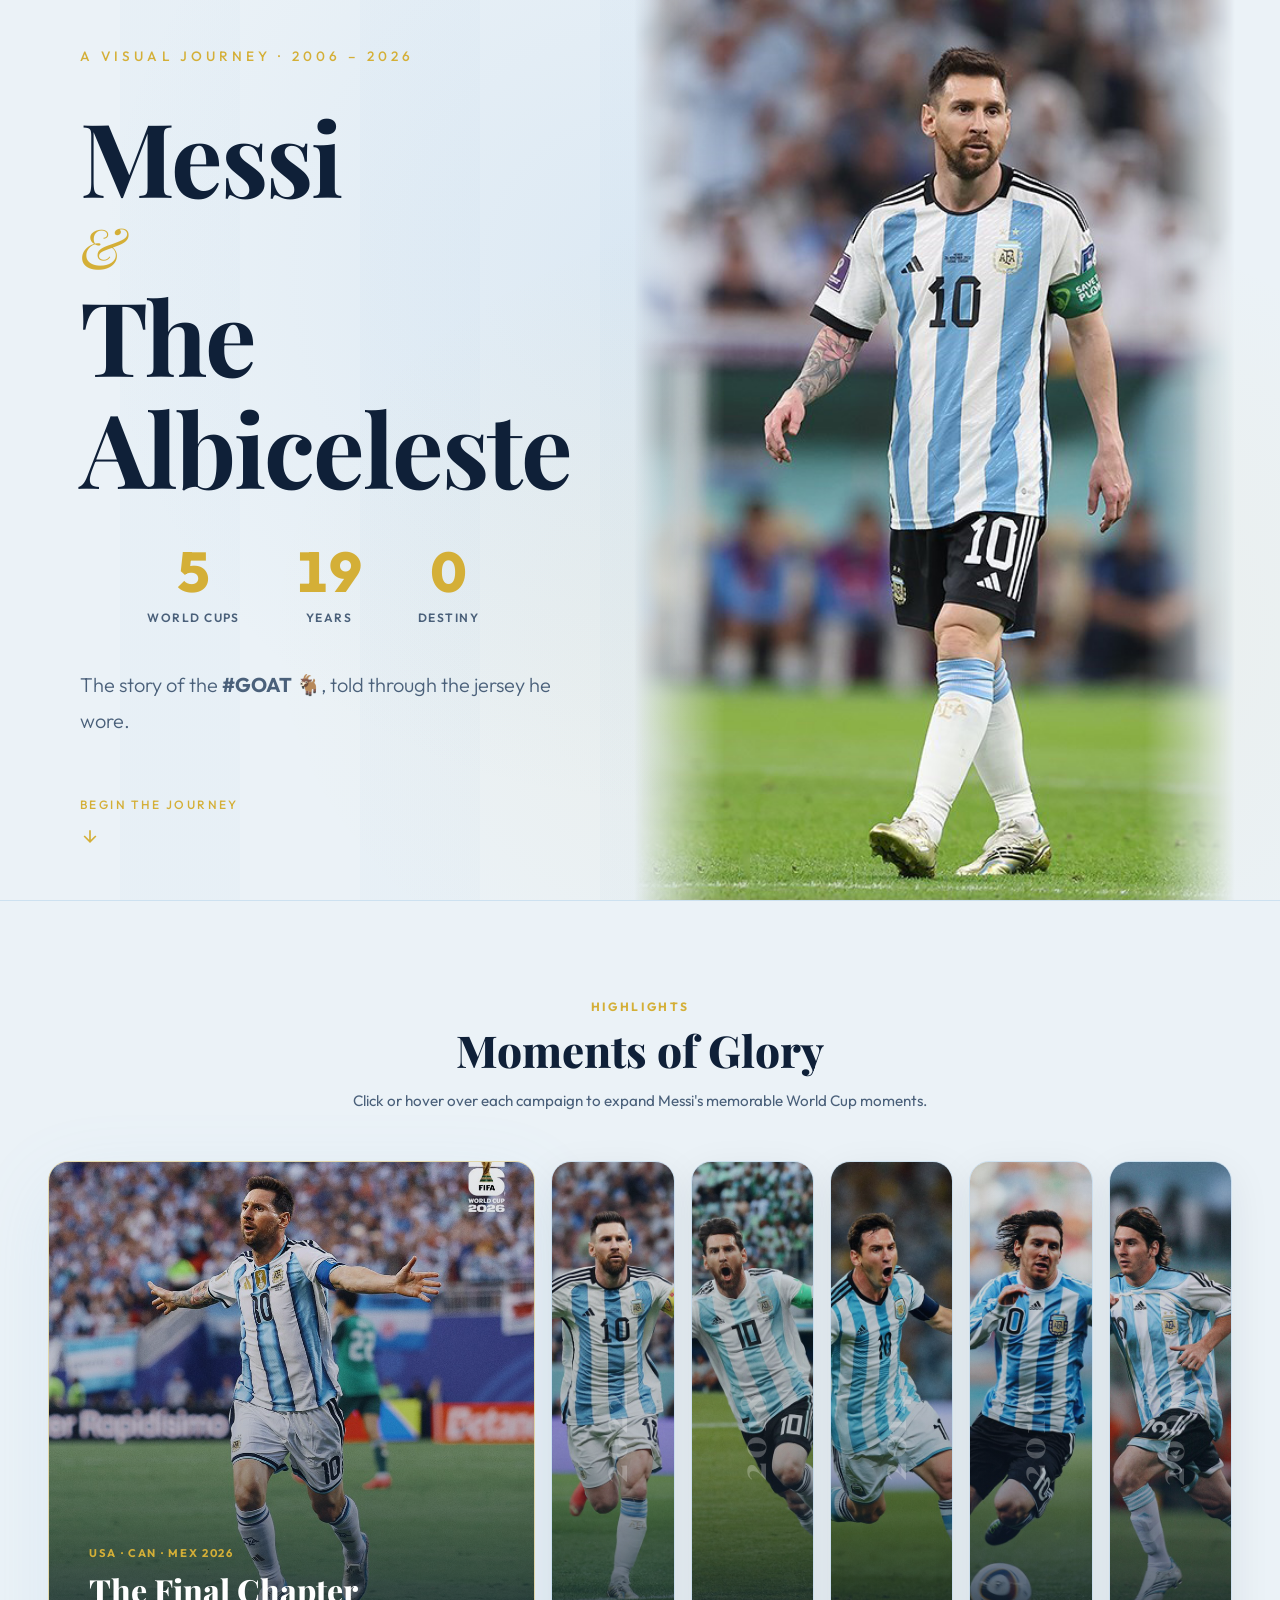
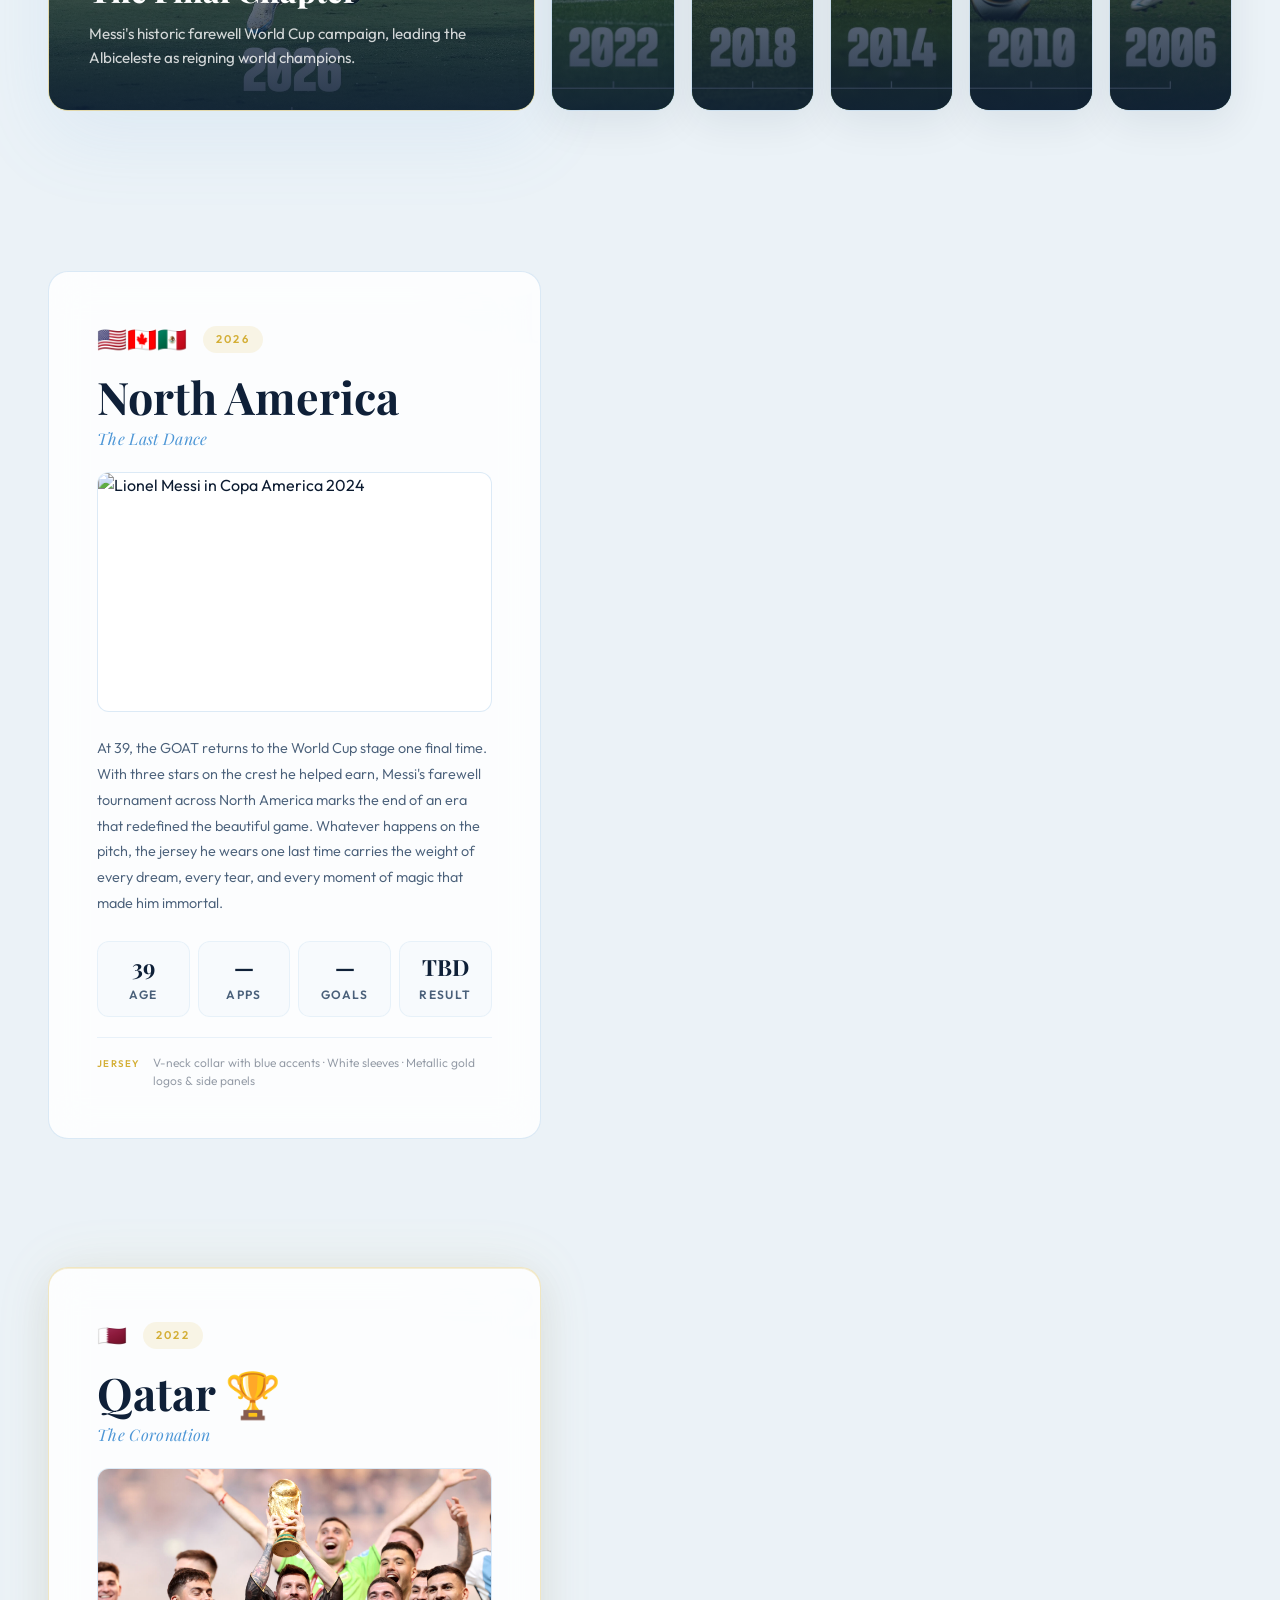
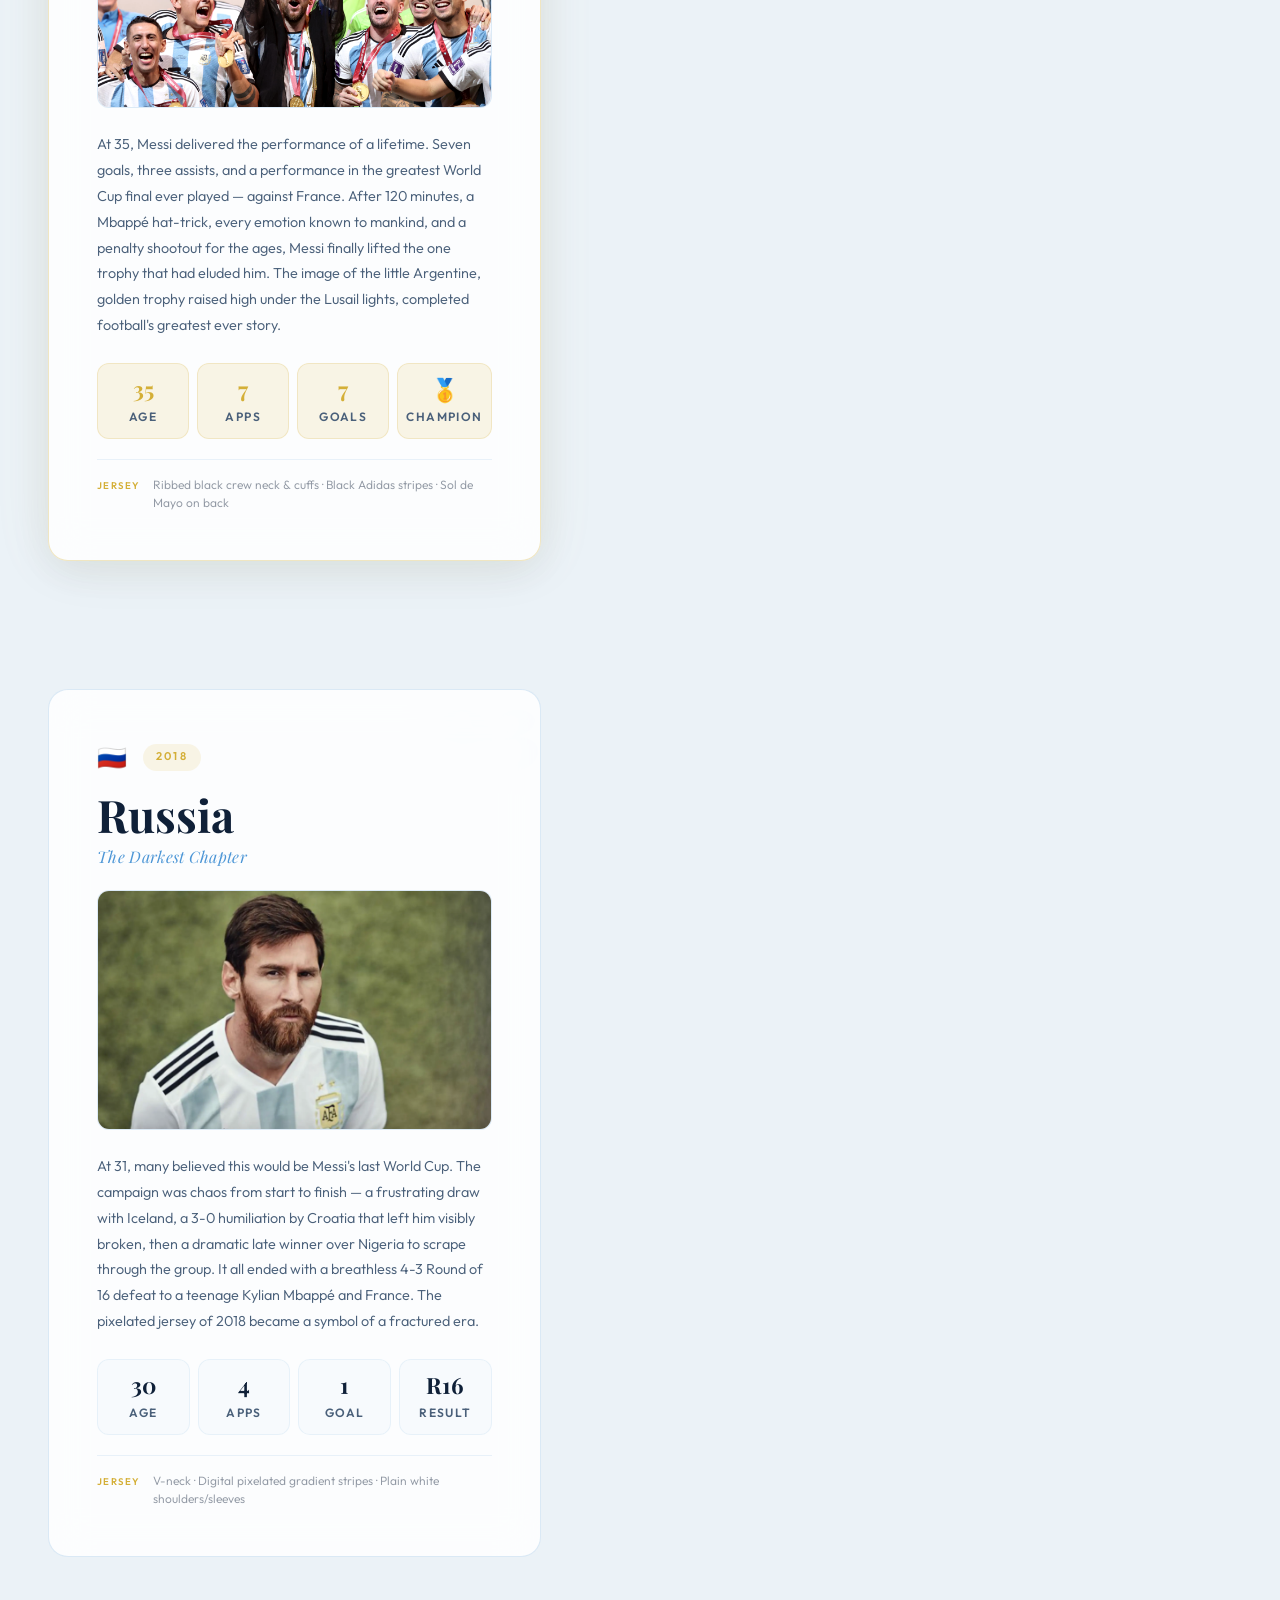
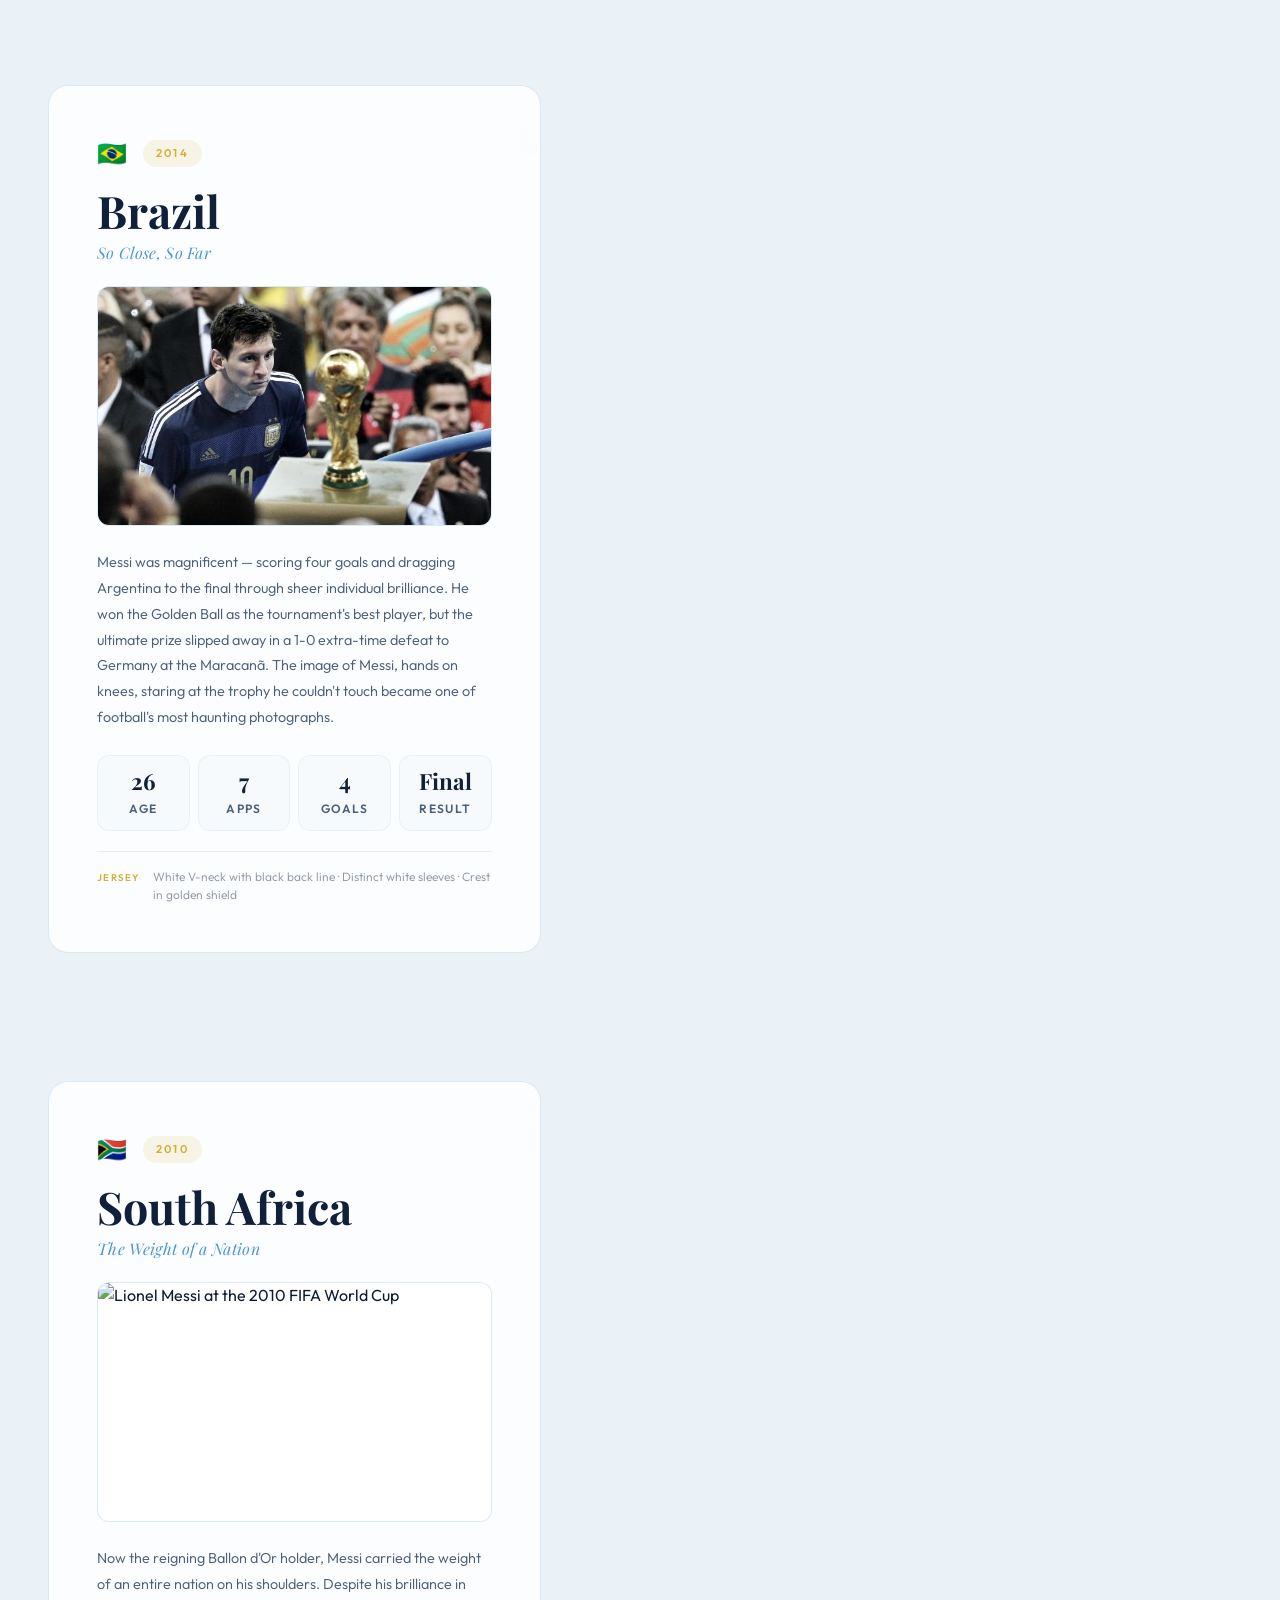
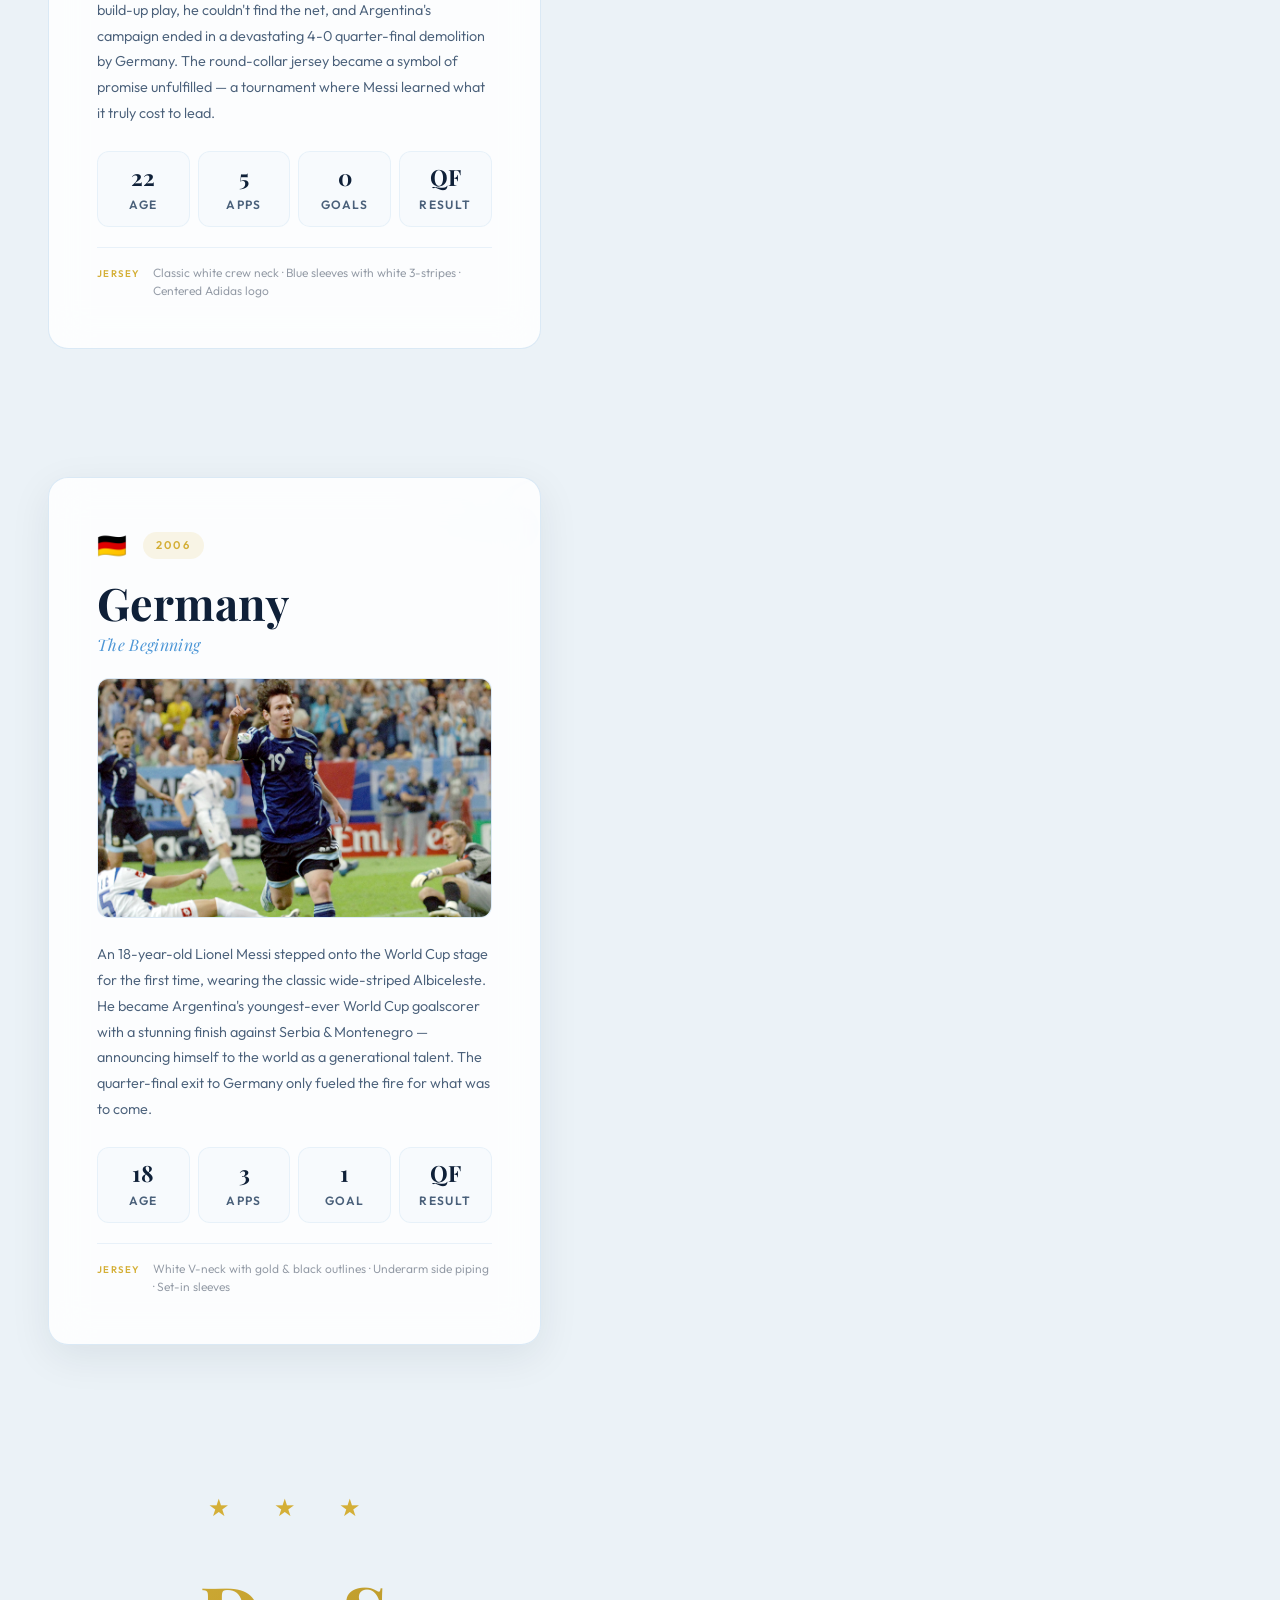
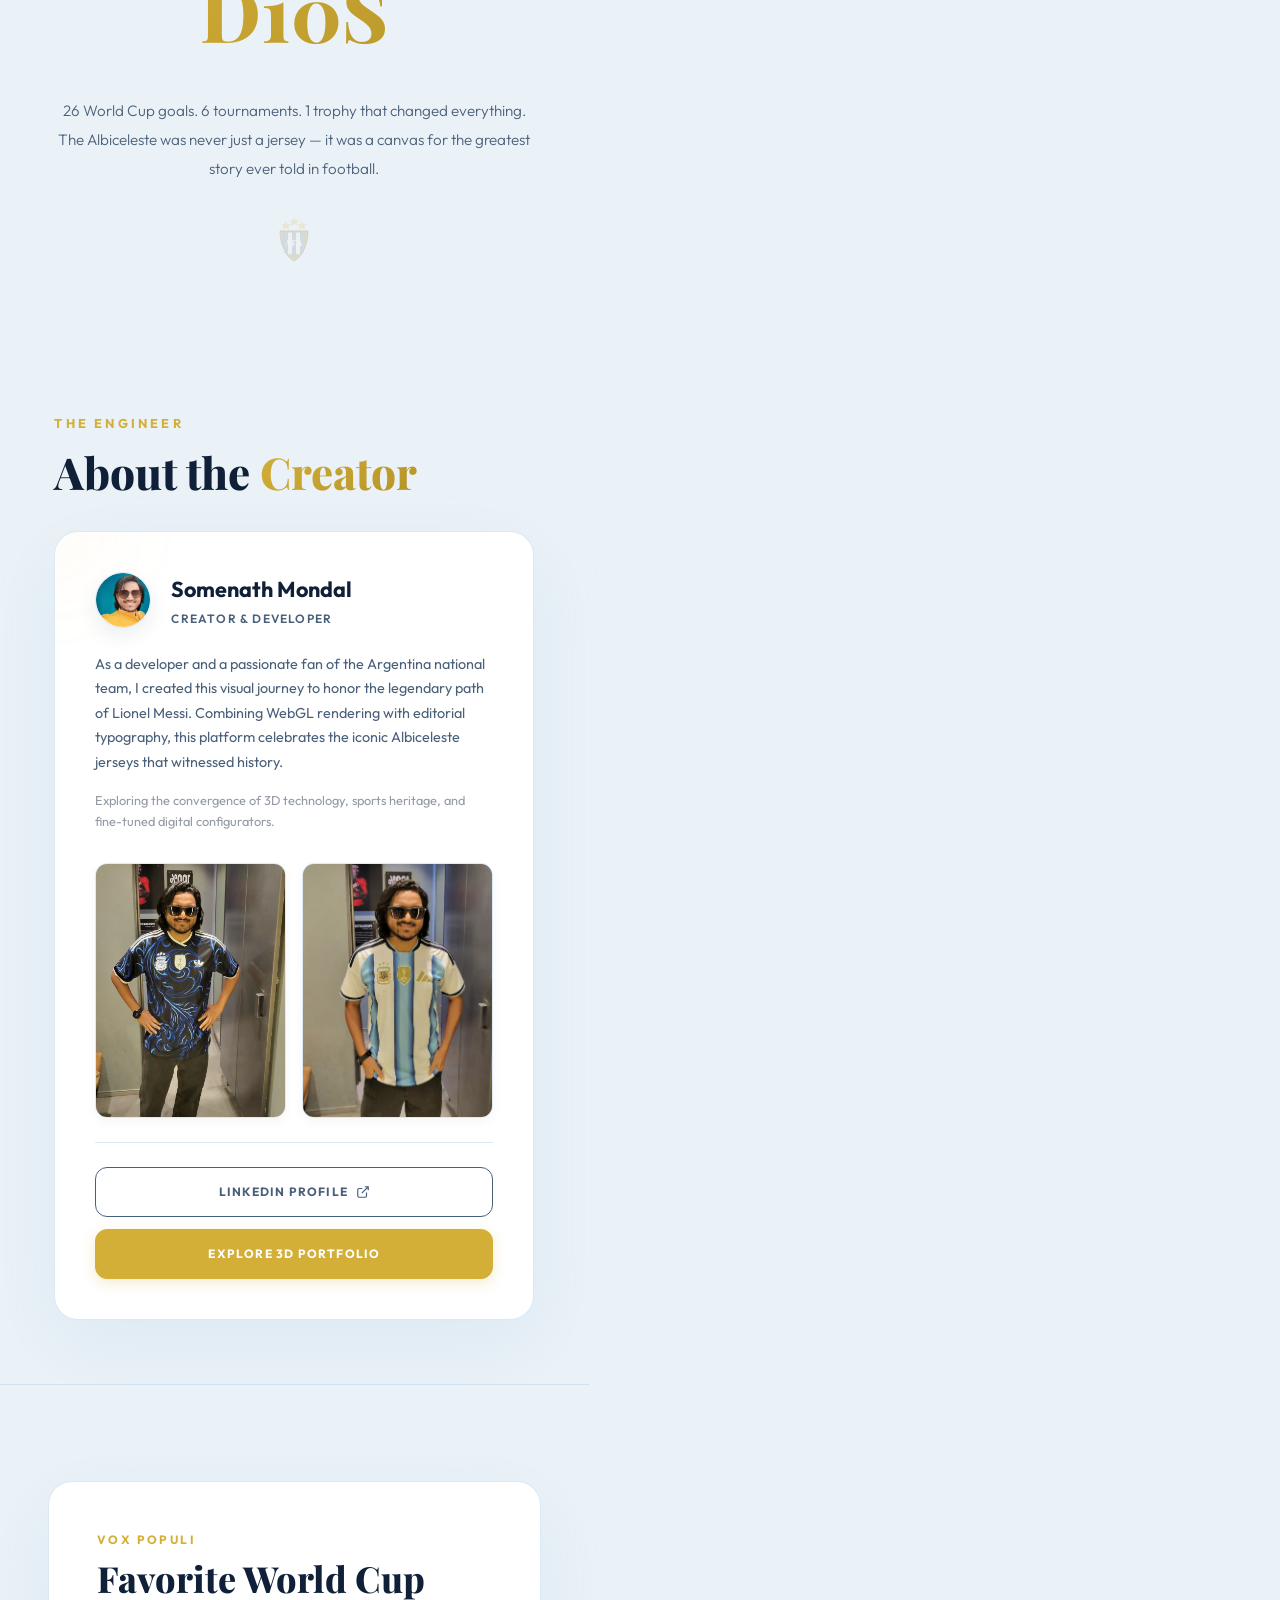
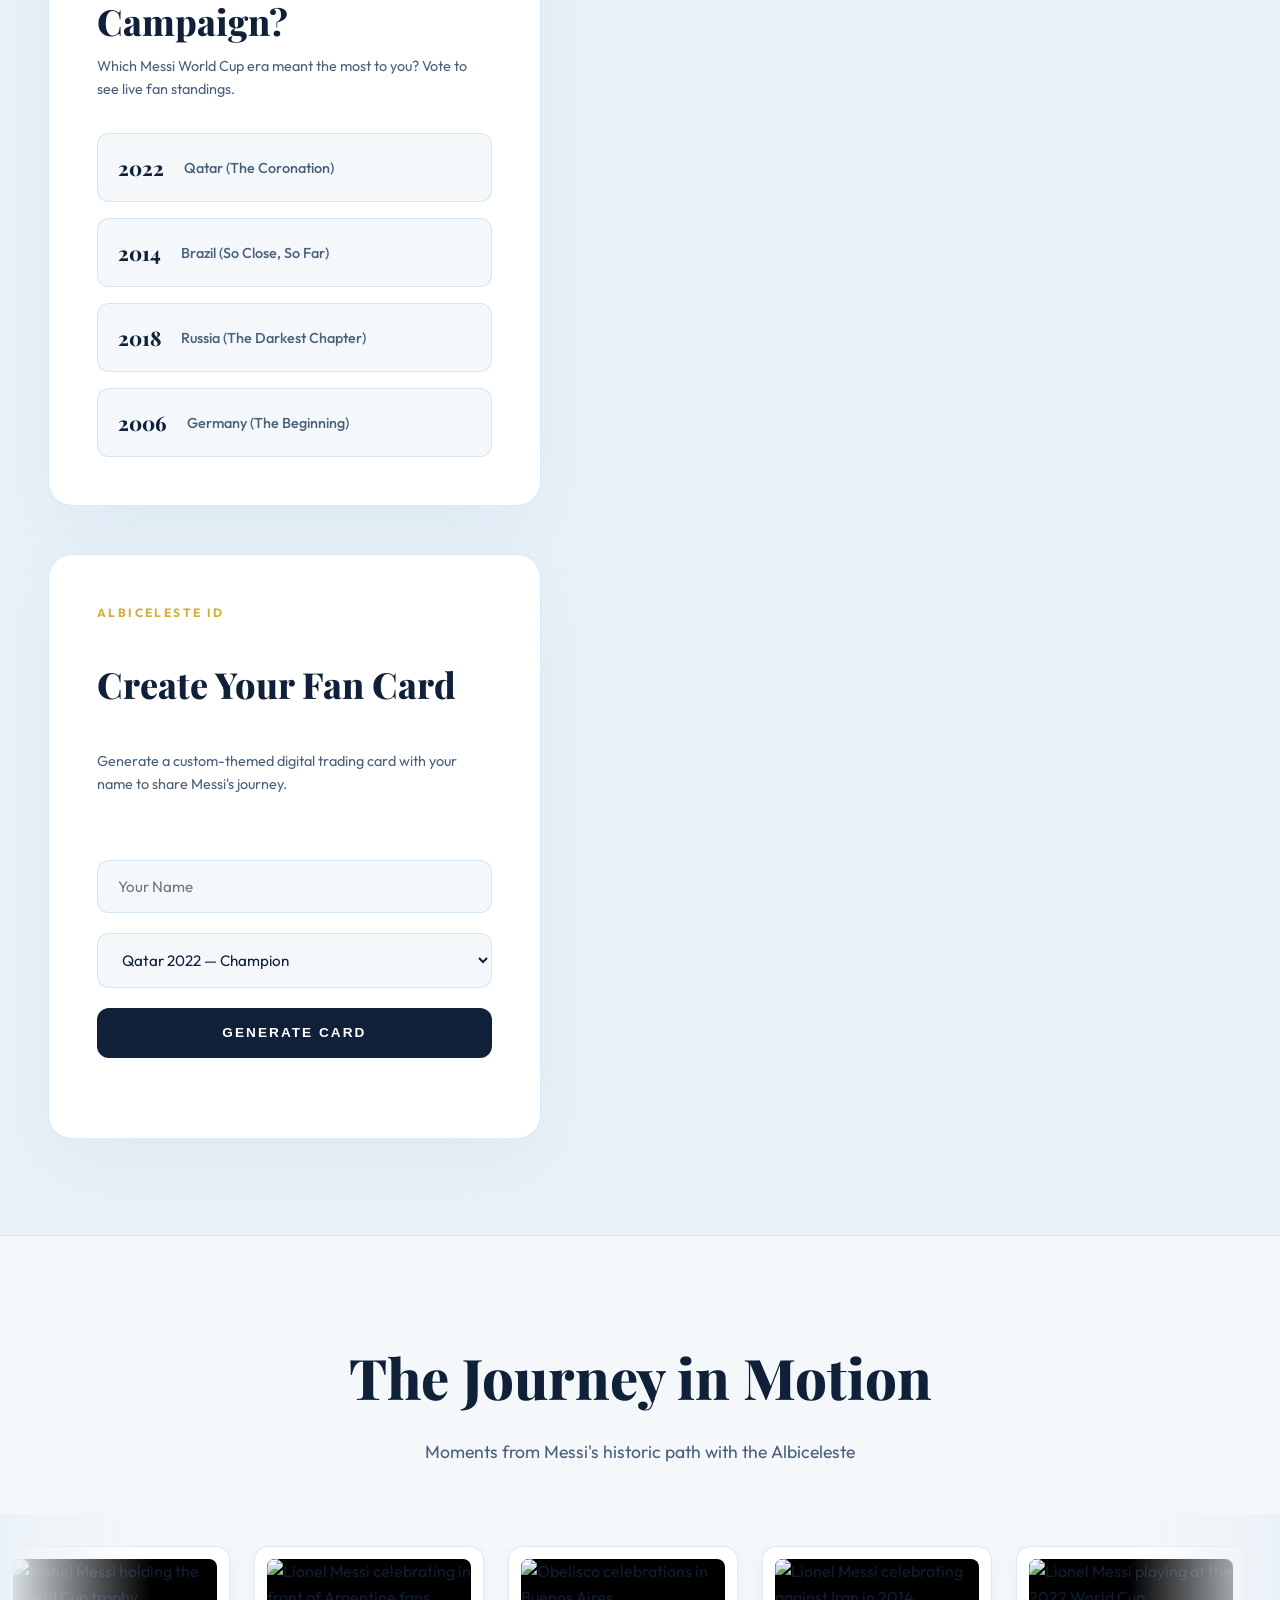
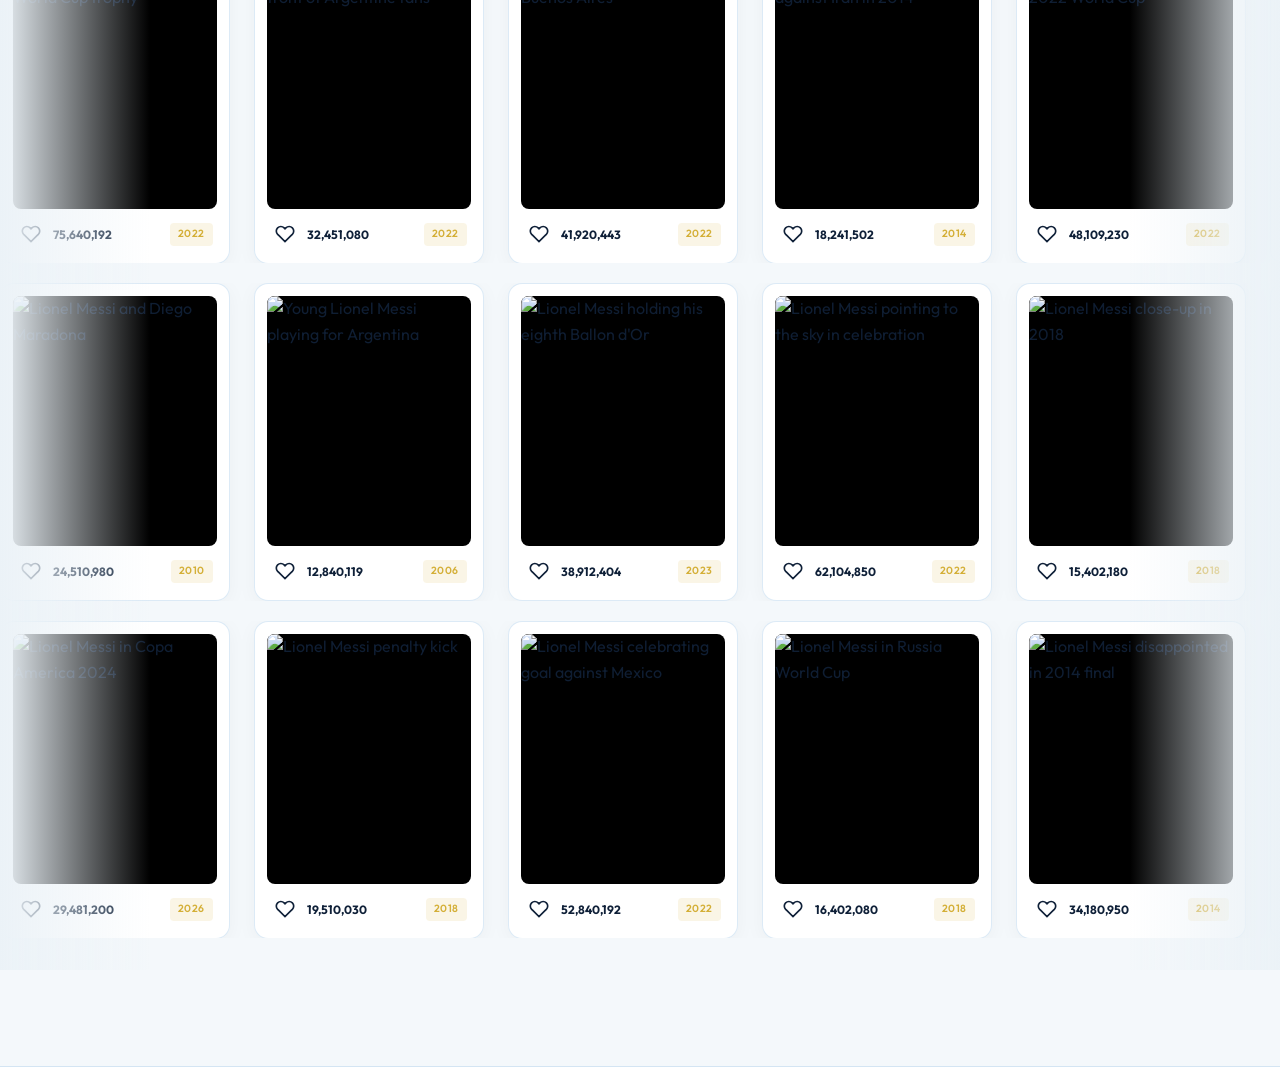
==== commit 290b3979: "Add automatic Lionel Messi 2026 World Cup stats updater from Wikipedia API" ====
--- a/index.html
+++ b/index.html
@@ -258,11 +258,11 @@
               <span class="stat-label">Age</span>
             </div>
             <div class="stat">
-              <span class="stat-value">—</span>
+              <span class="stat-value" id="stats-2026-apps">—</span>
               <span class="stat-label">Apps</span>
             </div>
             <div class="stat">
-              <span class="stat-value">—</span>
+              <span class="stat-value" id="stats-2026-goals">—</span>
               <span class="stat-label">Goals</span>
             </div>
             <div class="stat">
--- a/styles.css
+++ b/styles.css
@@ -1741,6 +1741,7 @@
     padding: 0;
     margin: 0;
     background-color: #000;
+    pointer-events: auto !important;
   }
 
   .impossible-mobile-img {
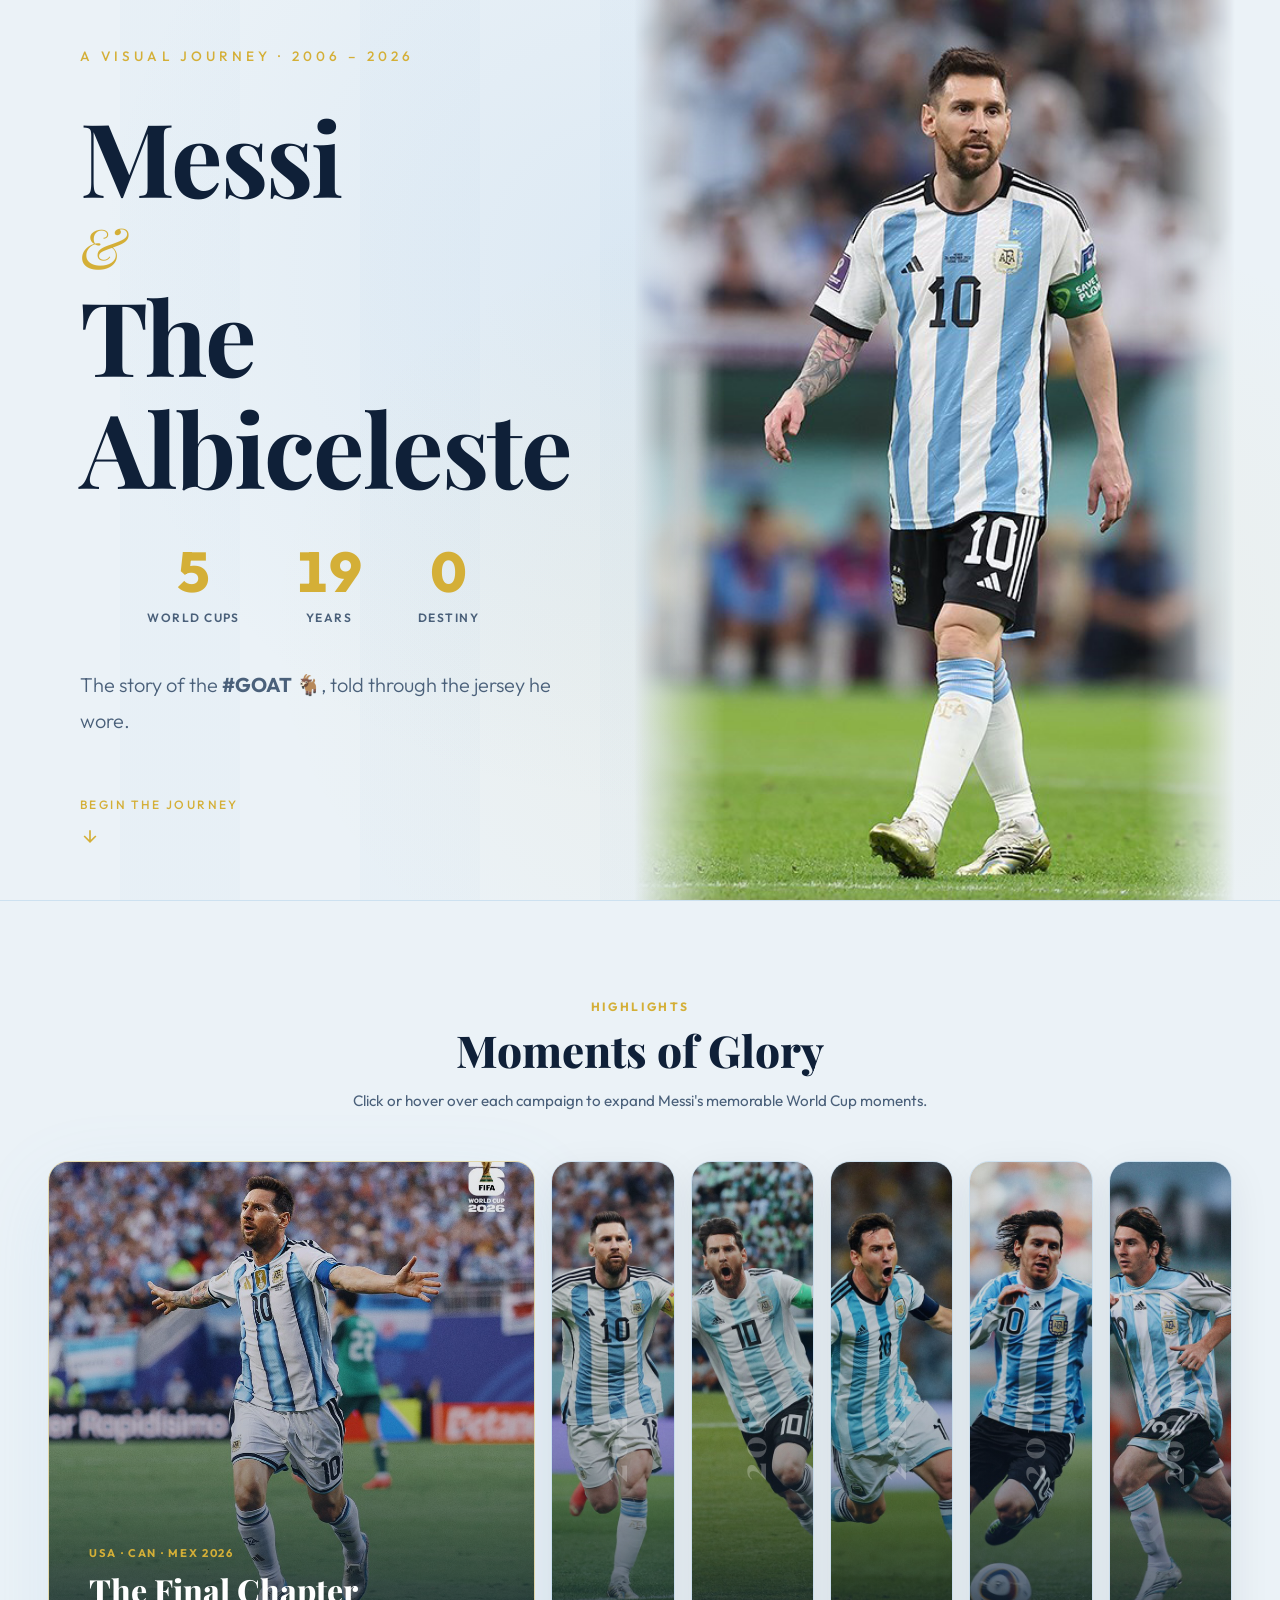
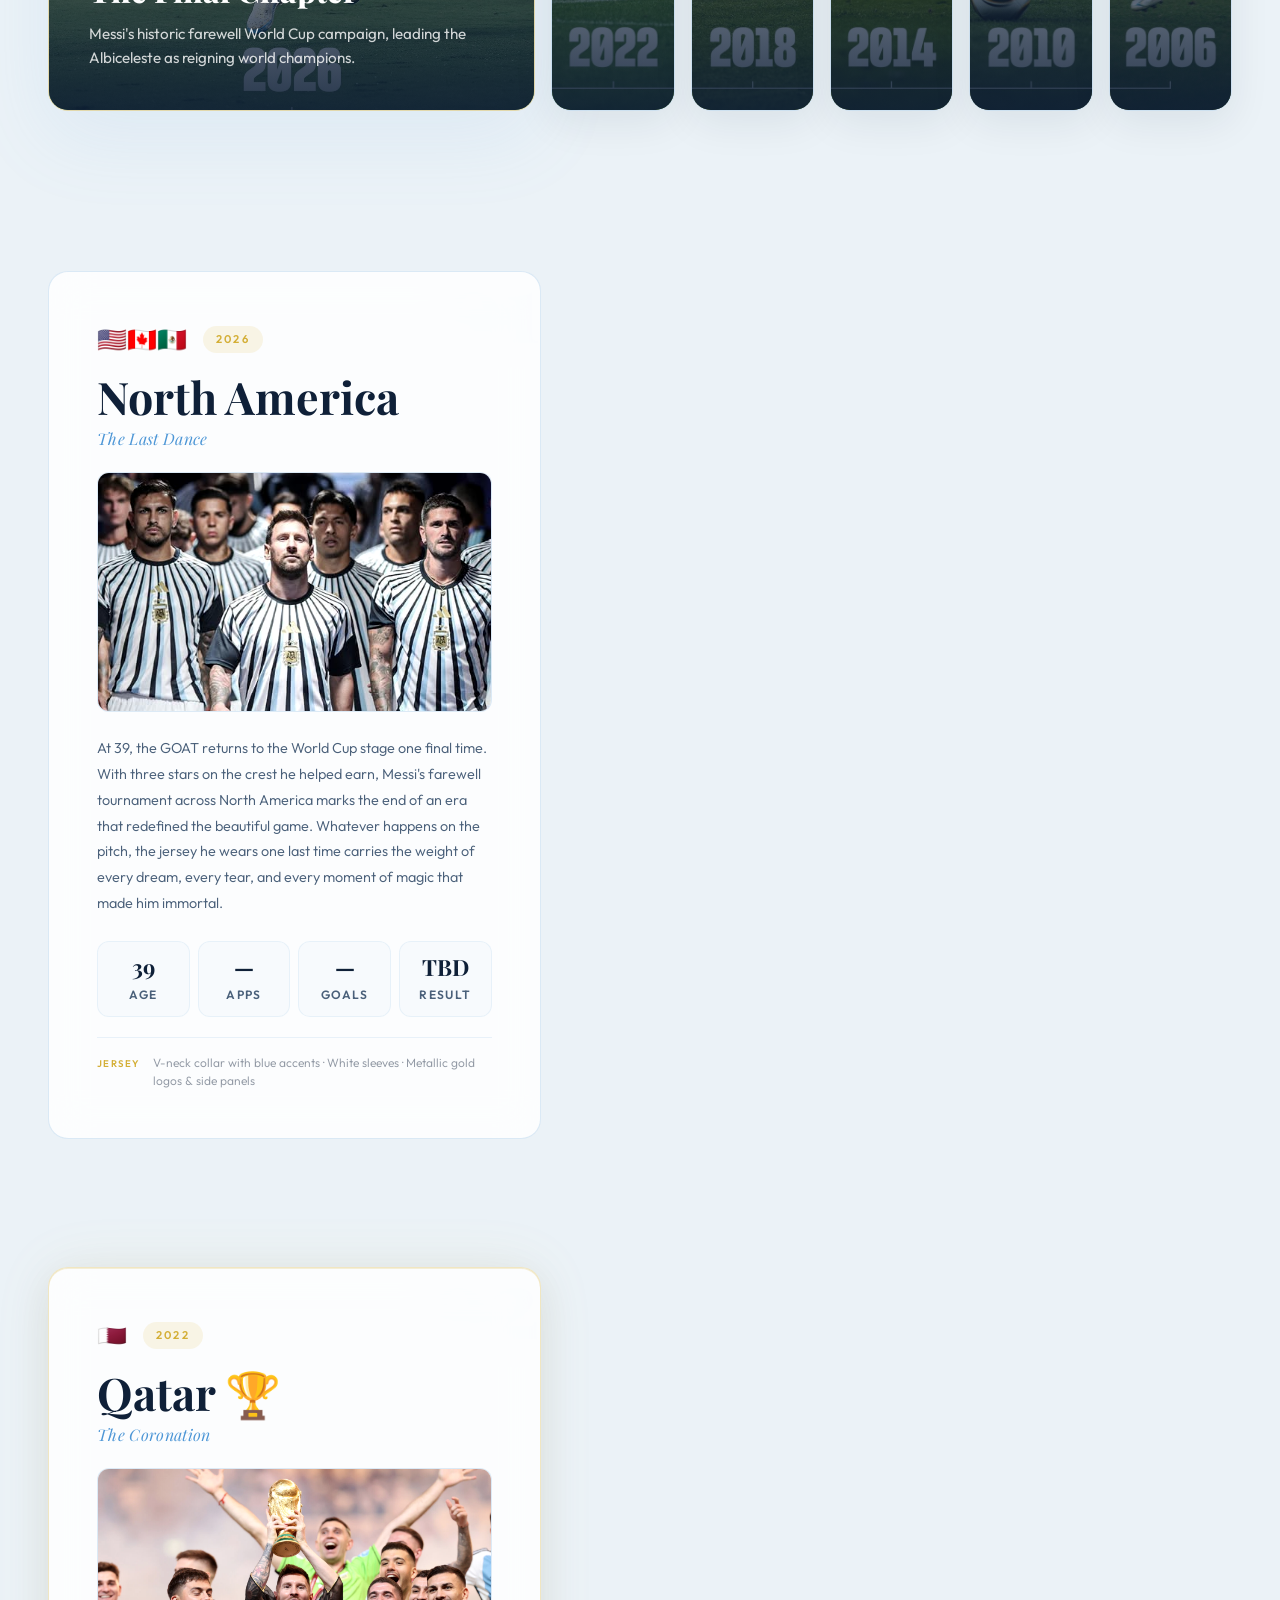
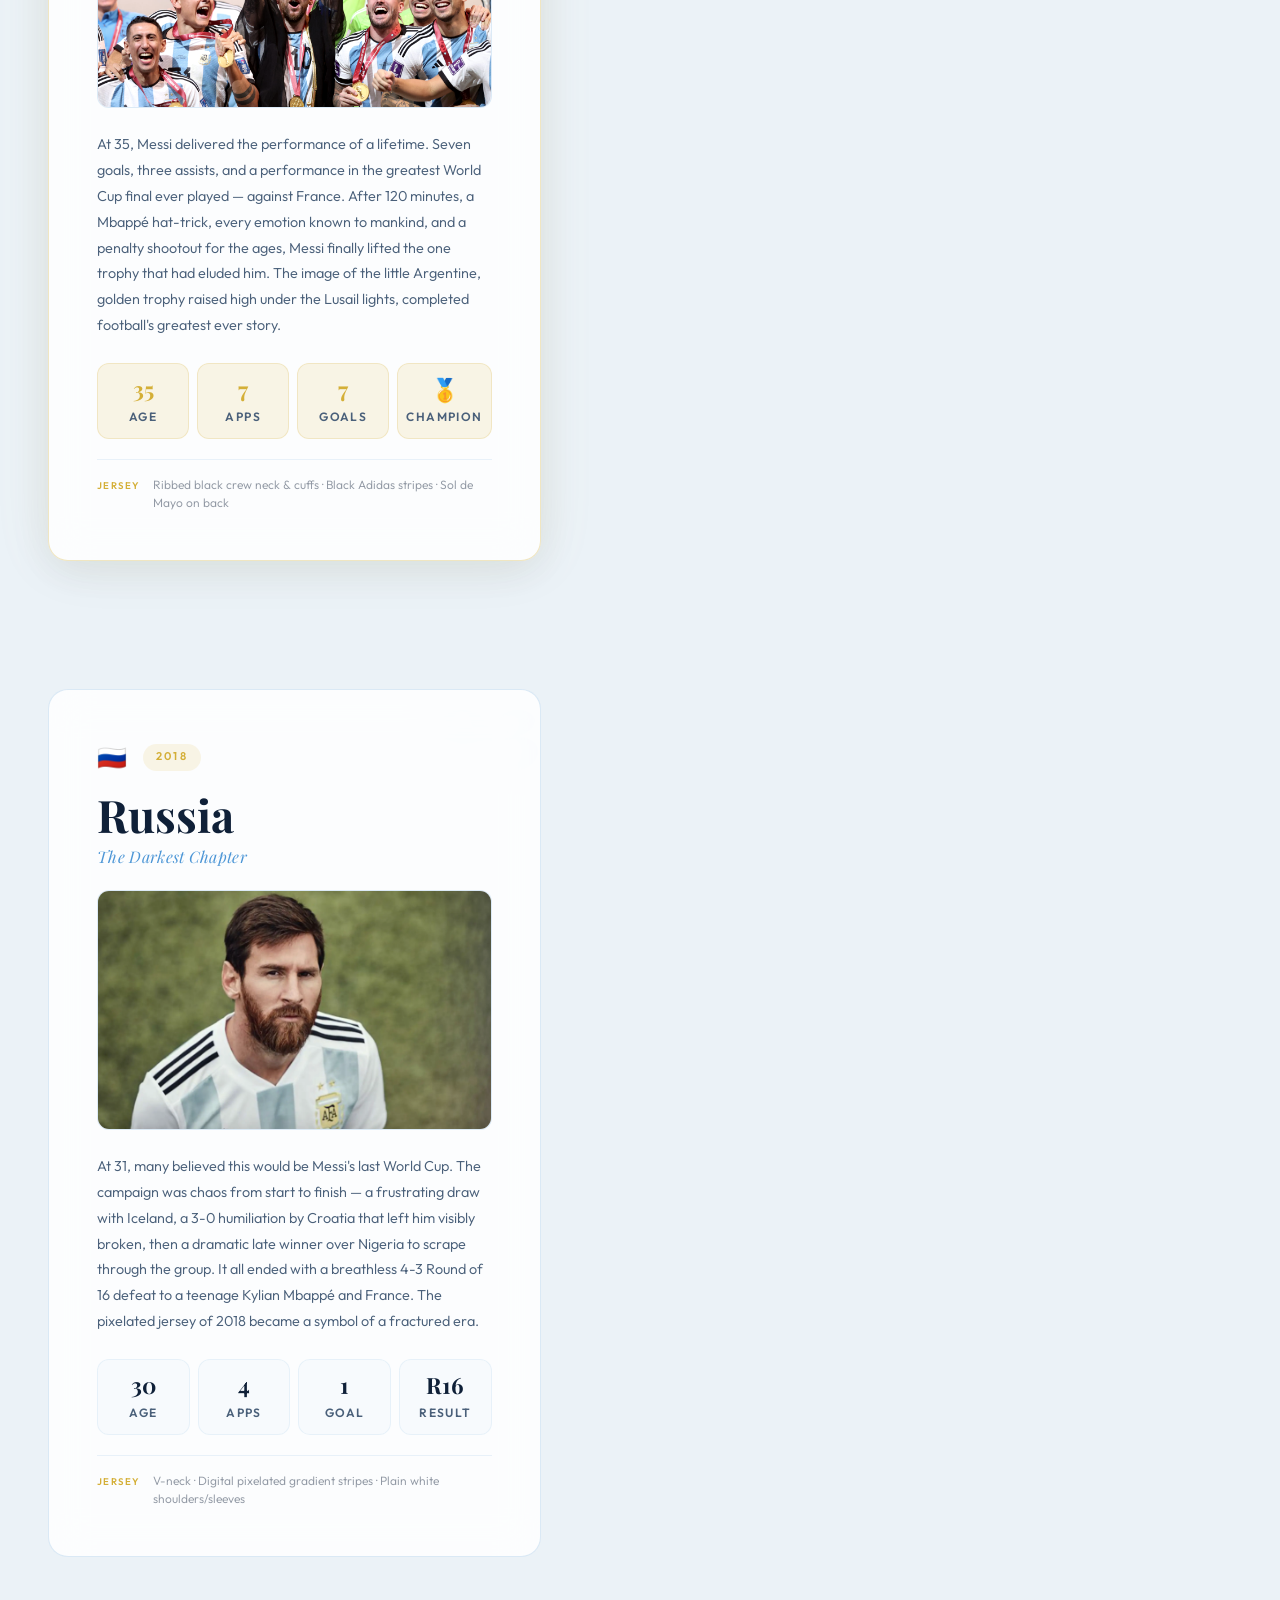
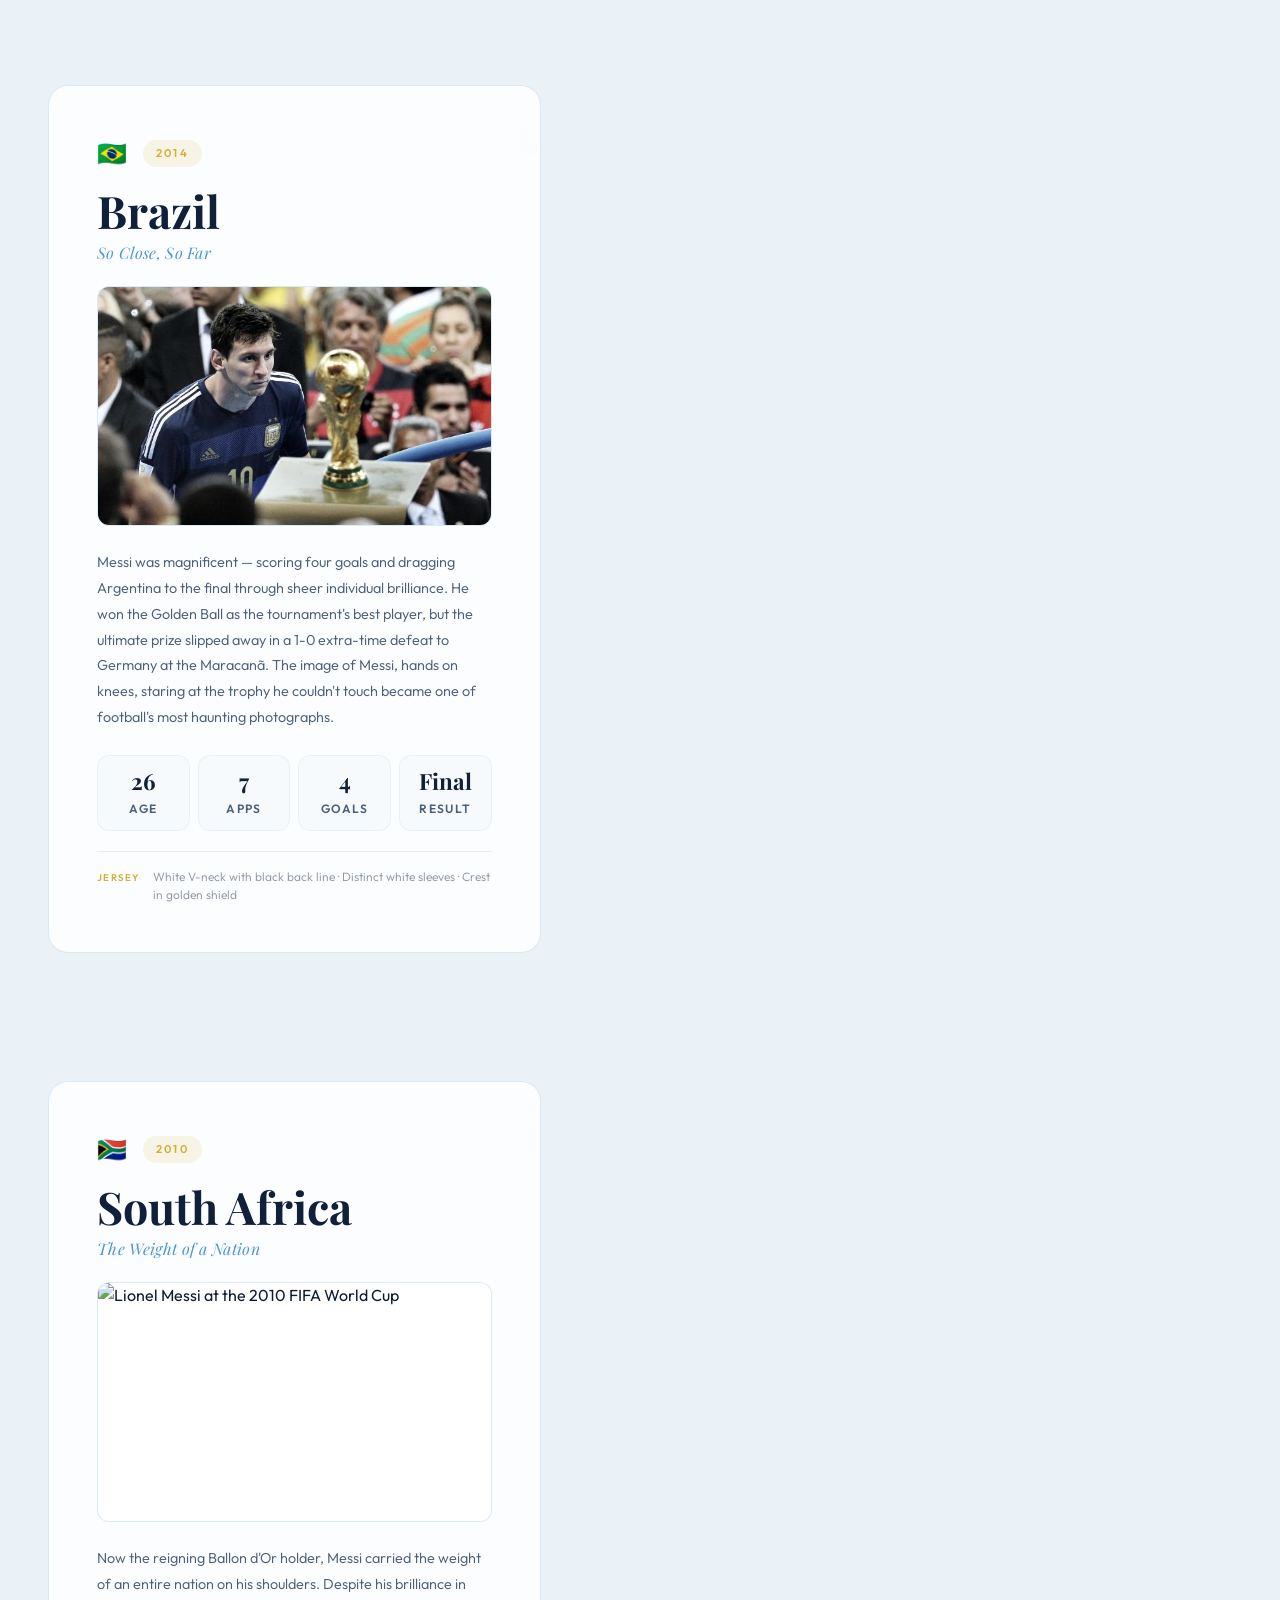
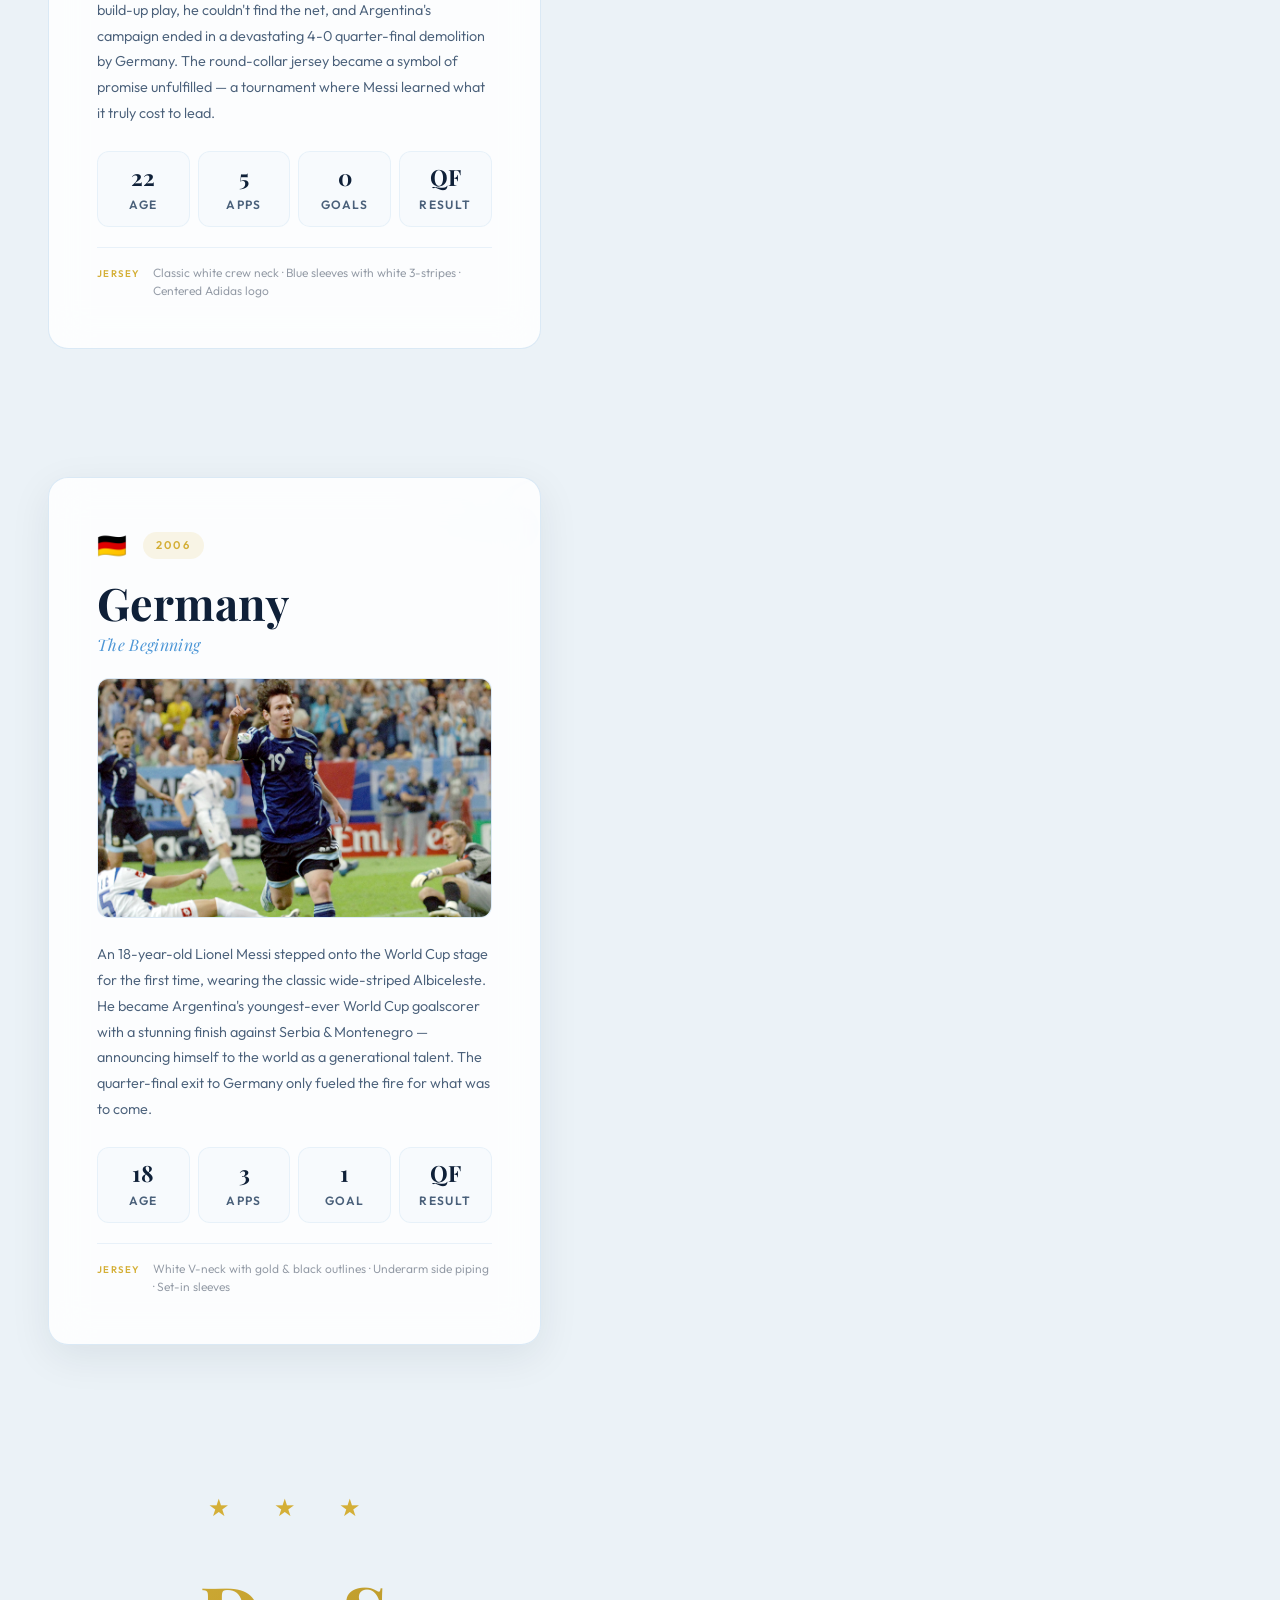
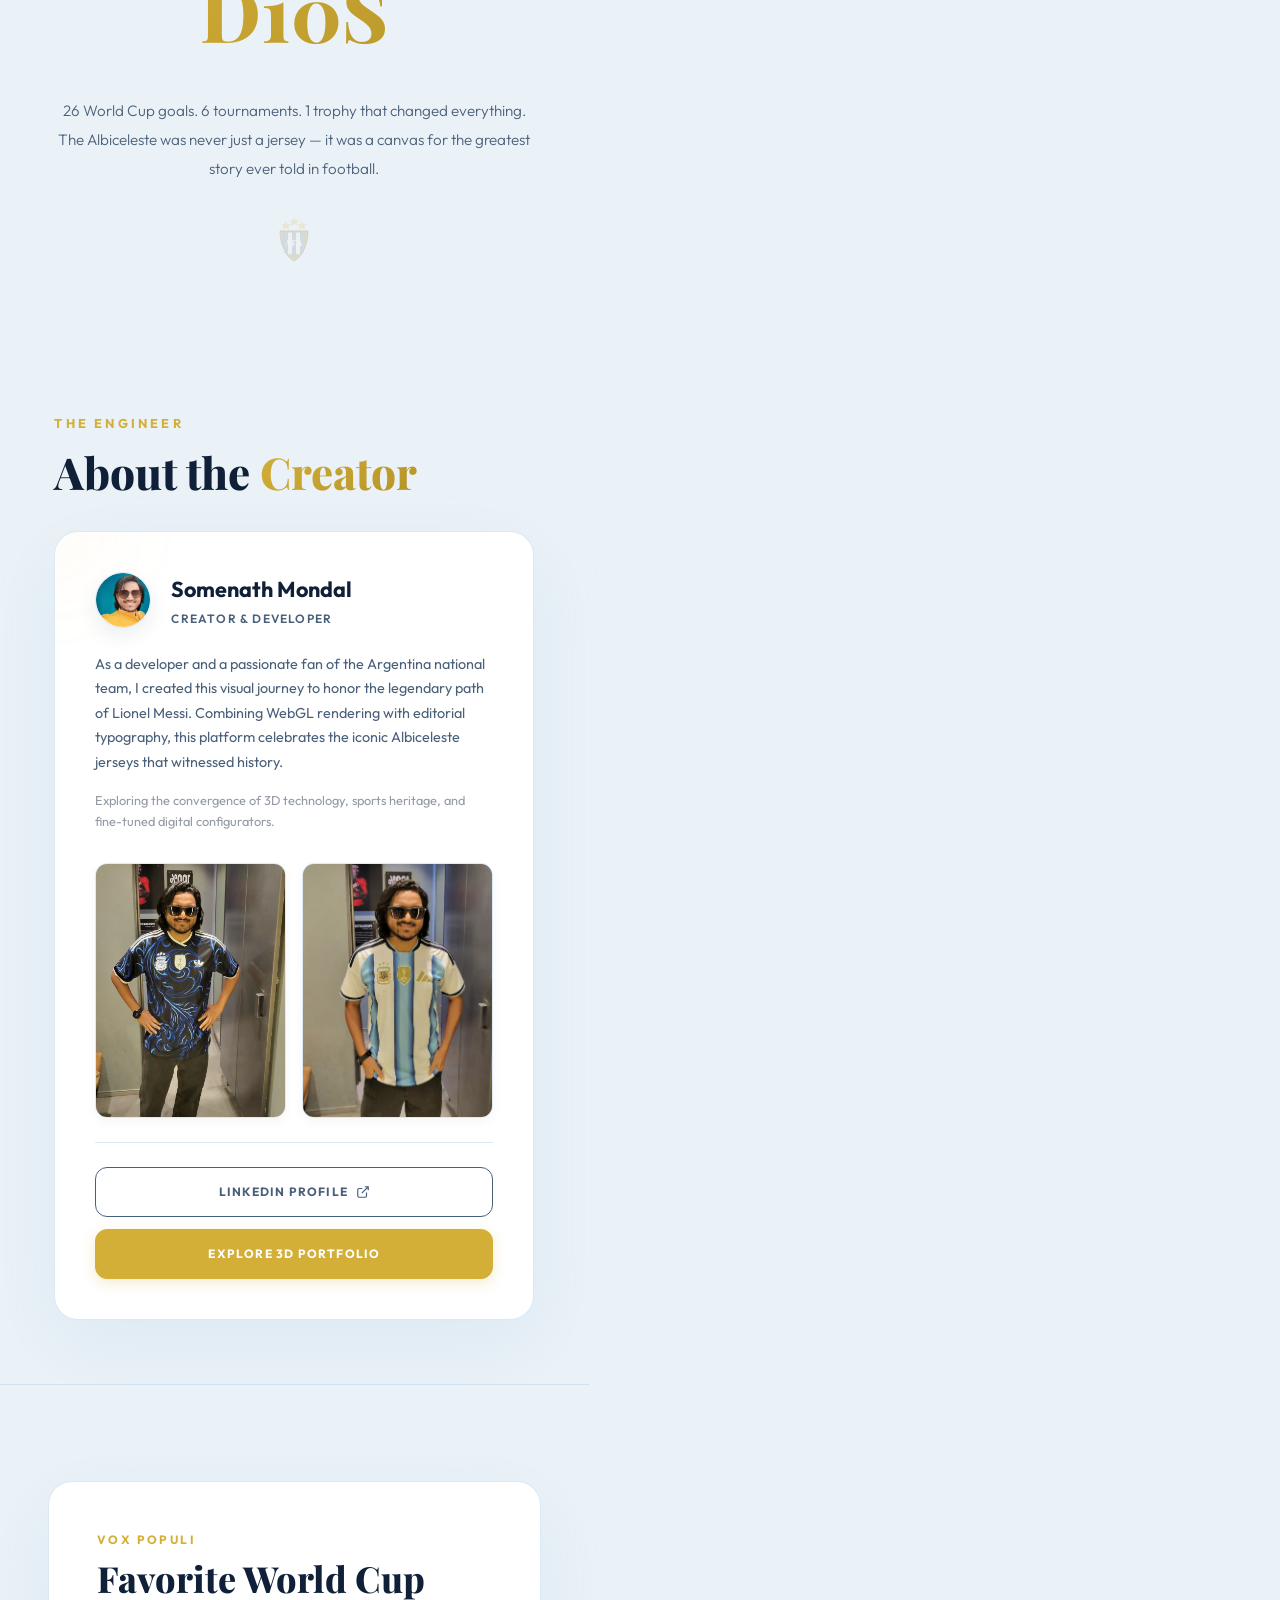
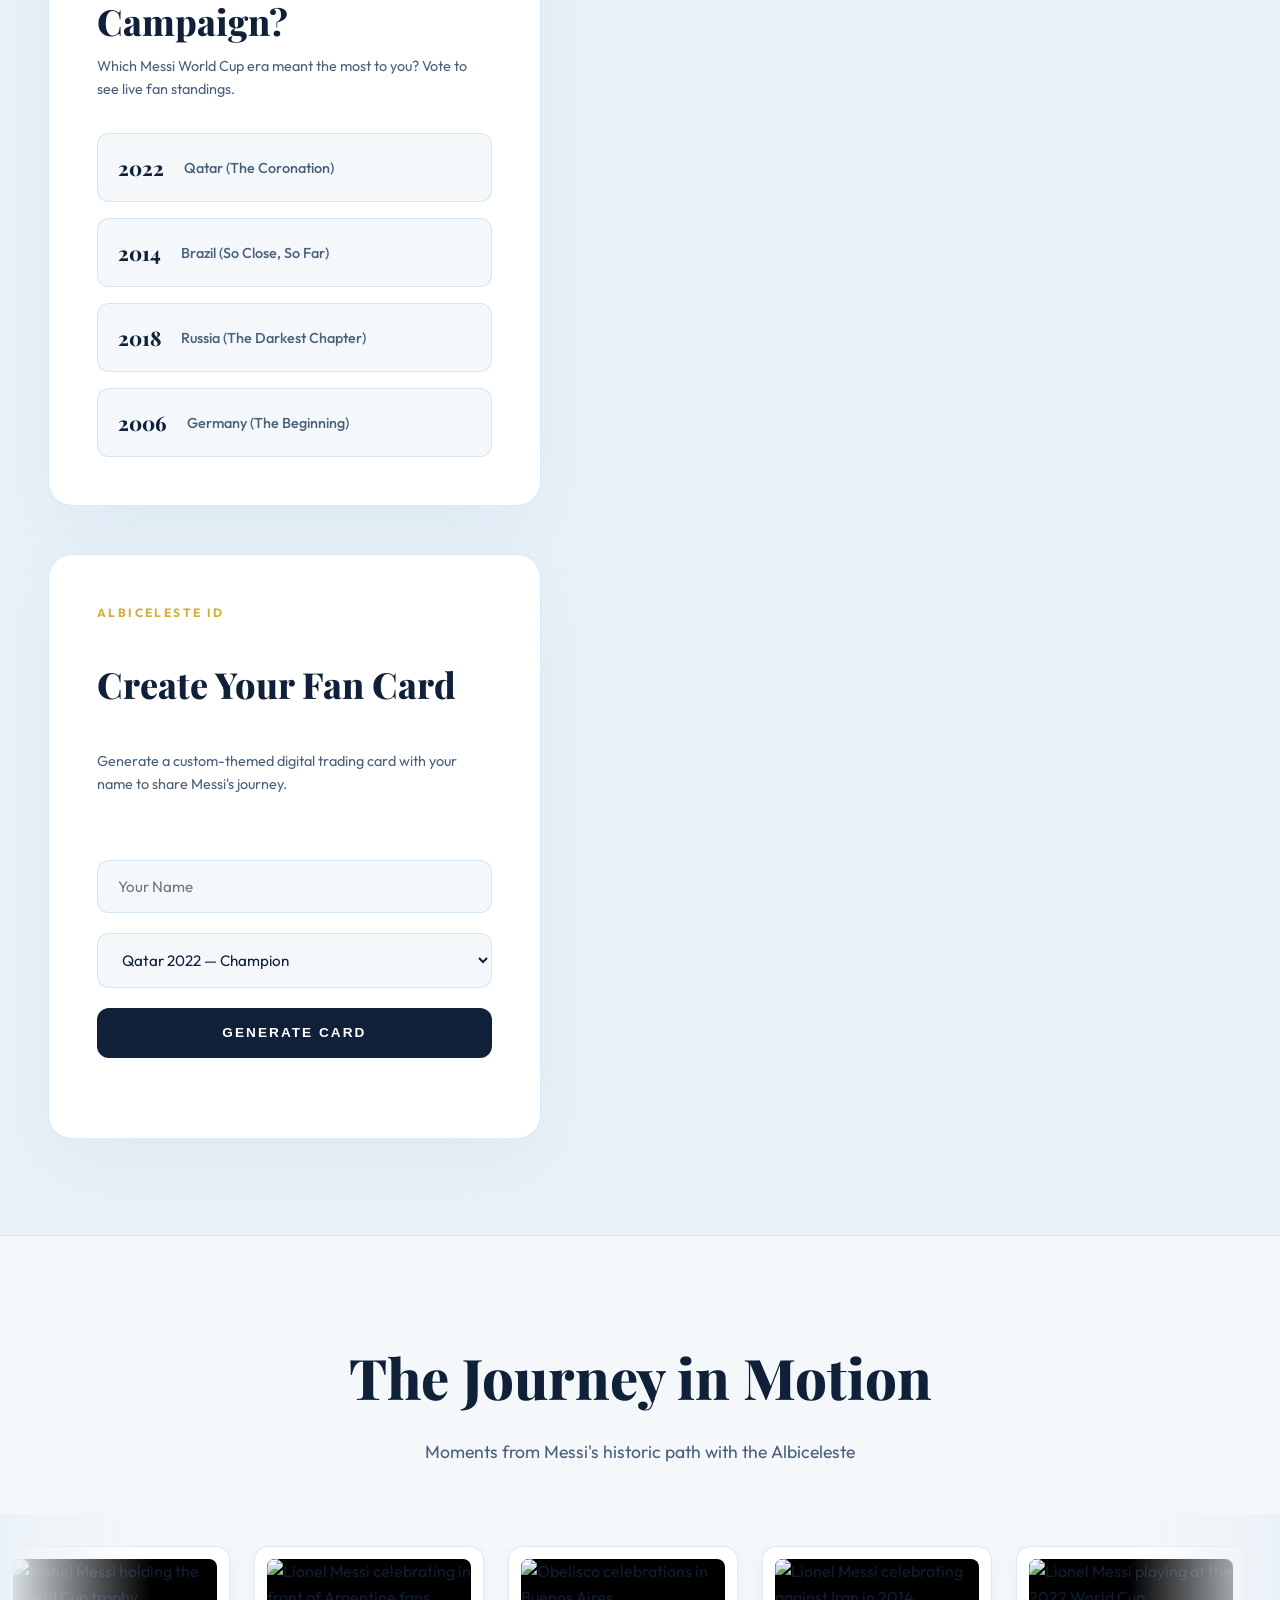
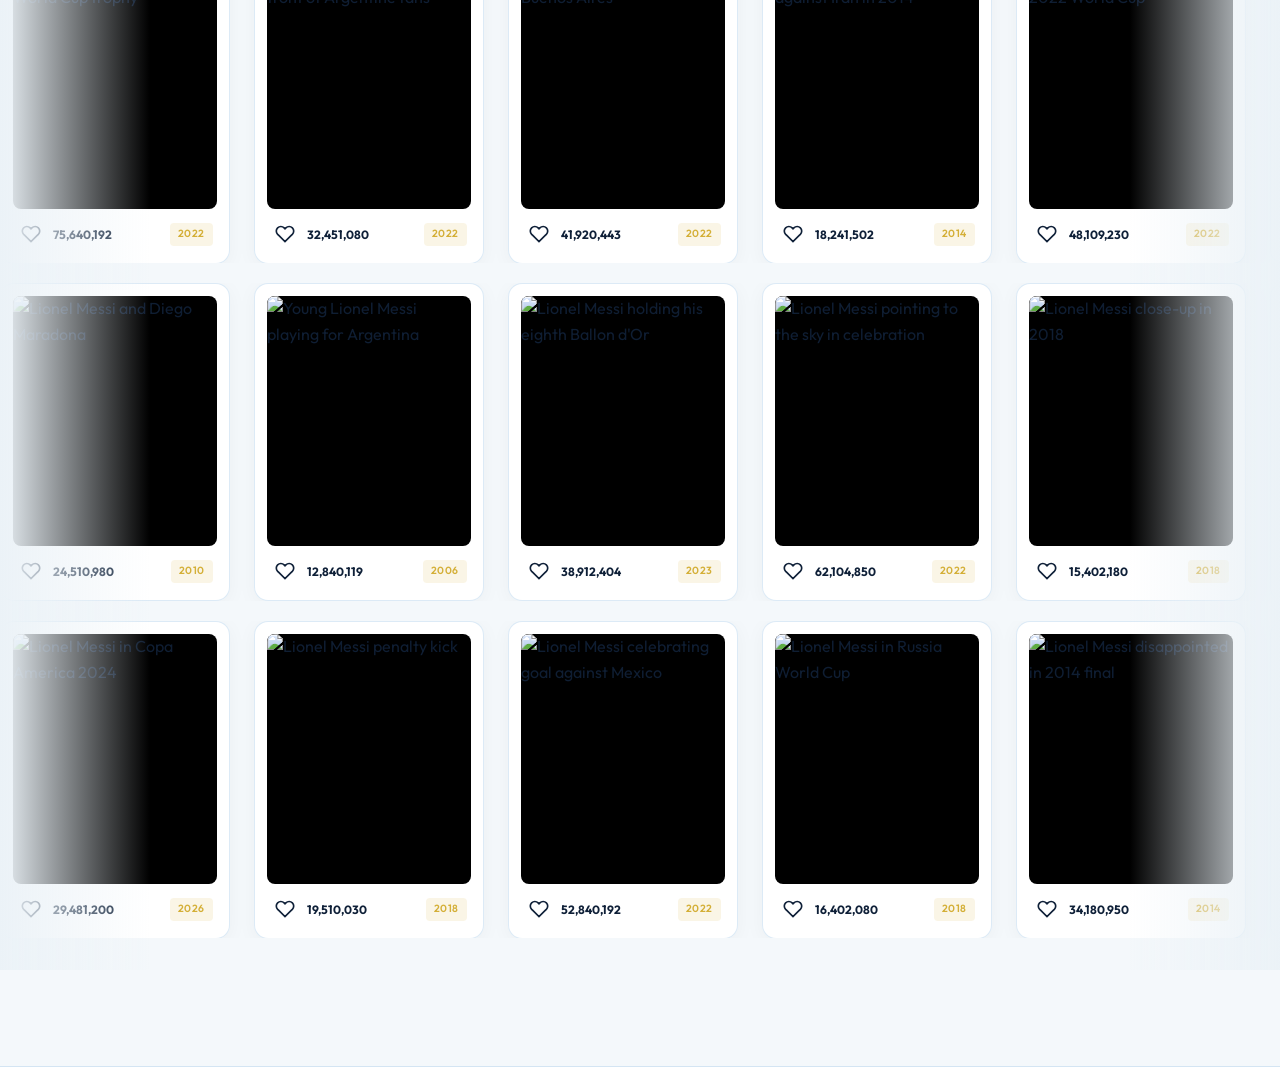
==== commit 6bb0b389: "Update 2026 Era card image using desktop source" ====
--- a/index.html
+++ b/index.html
@@ -247,7 +247,7 @@
           <h2 class="era-title">North America</h2>
           <p class="era-tagline">The Last Dance</p>
           <div class="era-messi-image-container">
-            <img class="era-messi-image" src="data:image/svg+xml,%3Csvg xmlns='http://www.w3.org/2000/svg' viewBox='0 0 1 1'%3E%3C/svg%3E" data-src="https://upload.wikimedia.org/wikipedia/commons/4/43/Argentina_1-1_Ecuador_-_Copa_Am%C3%A9rica_2024_-_Messi_en_la_tanda_de_penales.jpg" alt="Lionel Messi in Copa America 2024" loading="lazy">
+            <img class="era-messi-image" src="data:image/svg+xml,%3Csvg xmlns='http://www.w3.org/2000/svg' viewBox='0 0 1 1'%3E%3C/svg%3E" data-src="images/2026_Card_Era.jpeg" alt="Lionel Messi 2026 World Cup" loading="lazy">
           </div>
           <p class="era-story">
             At 39, the GOAT returns to the World Cup stage one final time. With three stars on the crest he helped earn, Messi's farewell tournament across North America marks the end of an era that redefined the beautiful game. Whatever happens on the pitch, the jersey he wears one last time carries the weight of every dream, every tear, and every moment of magic that made him immortal.
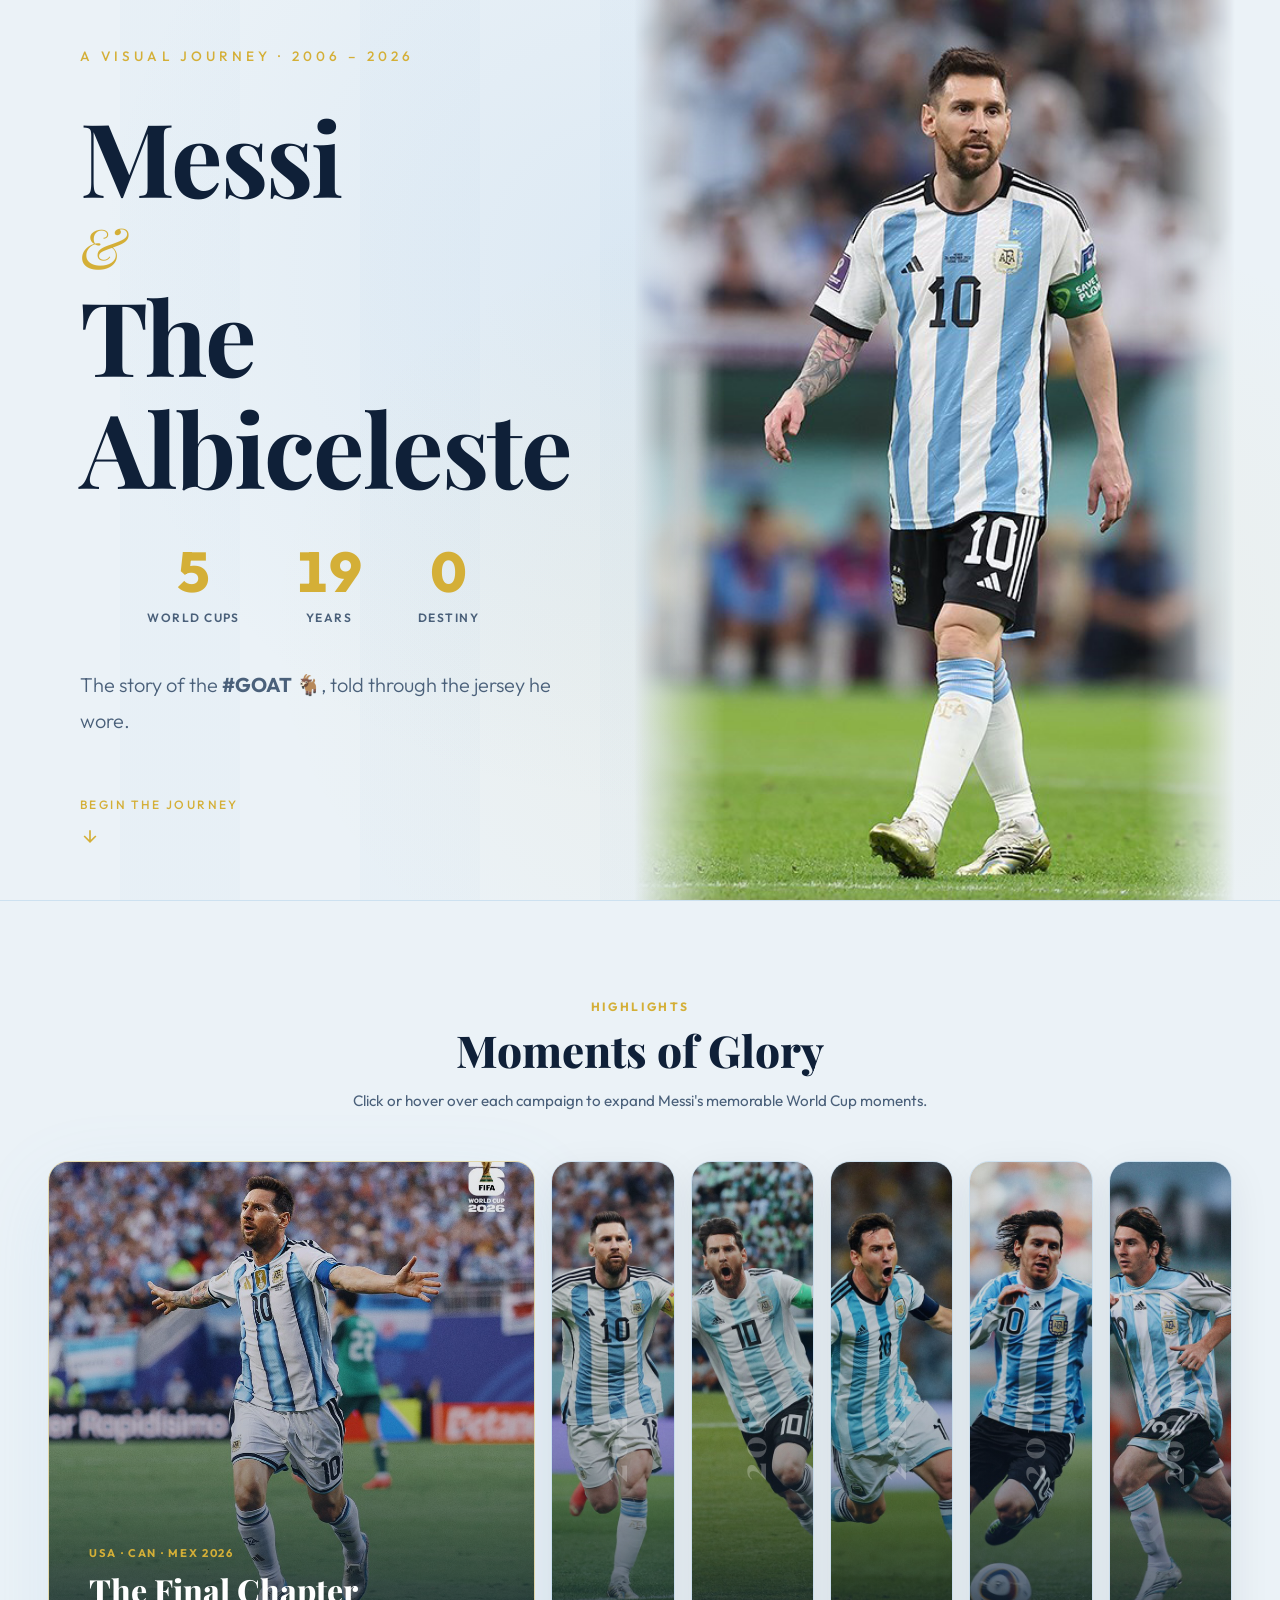
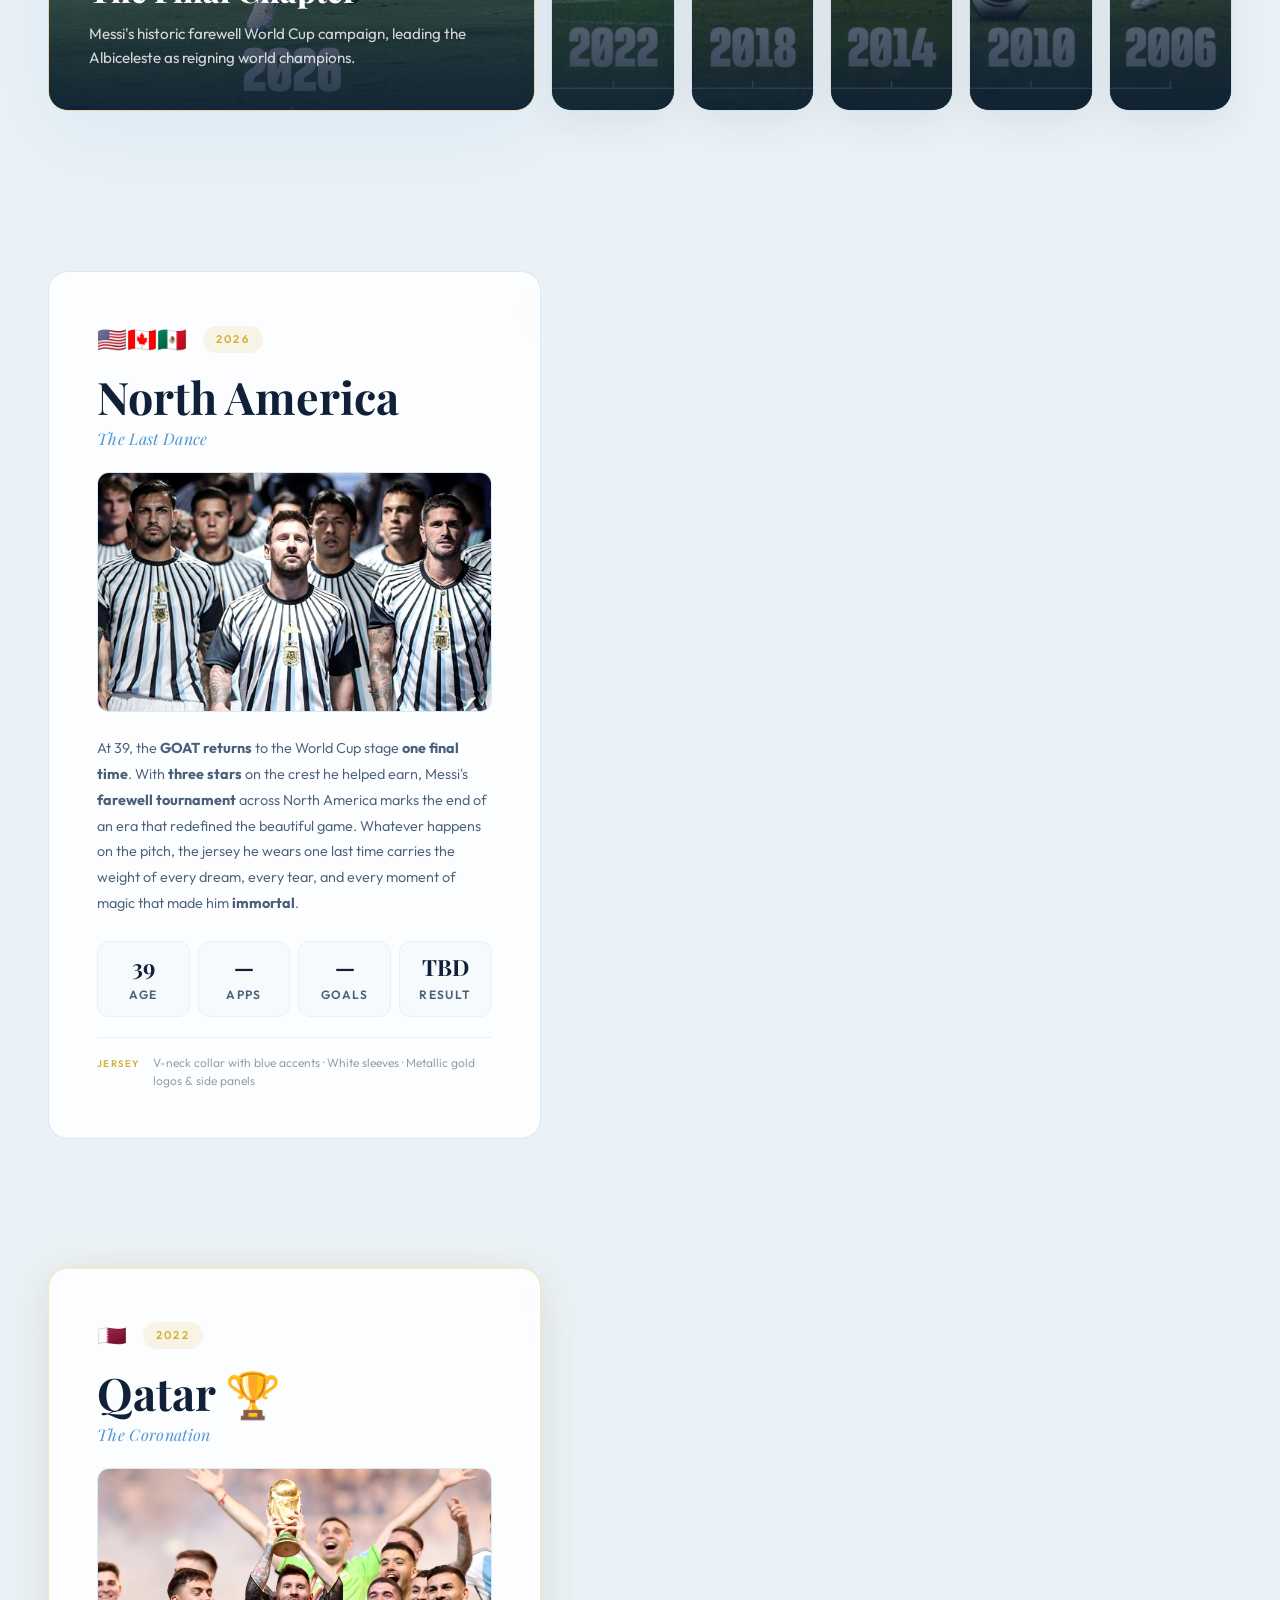
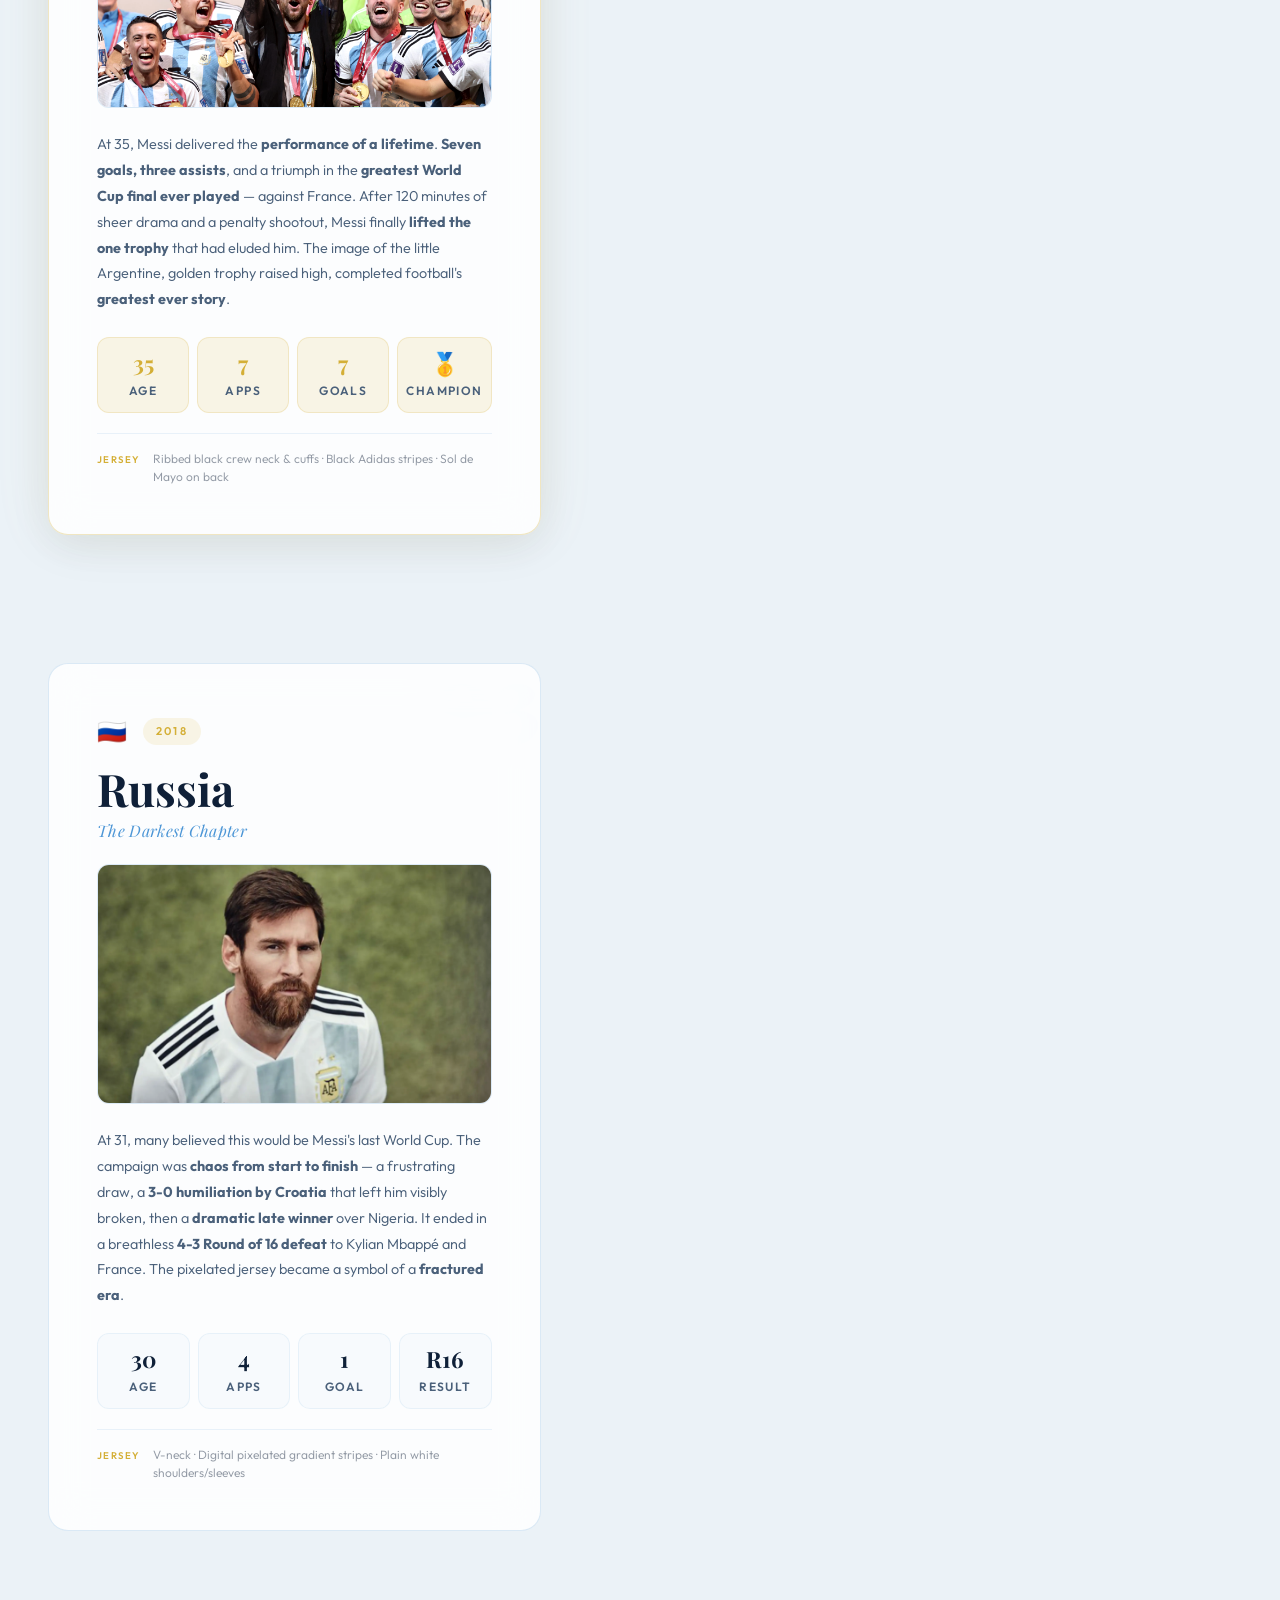
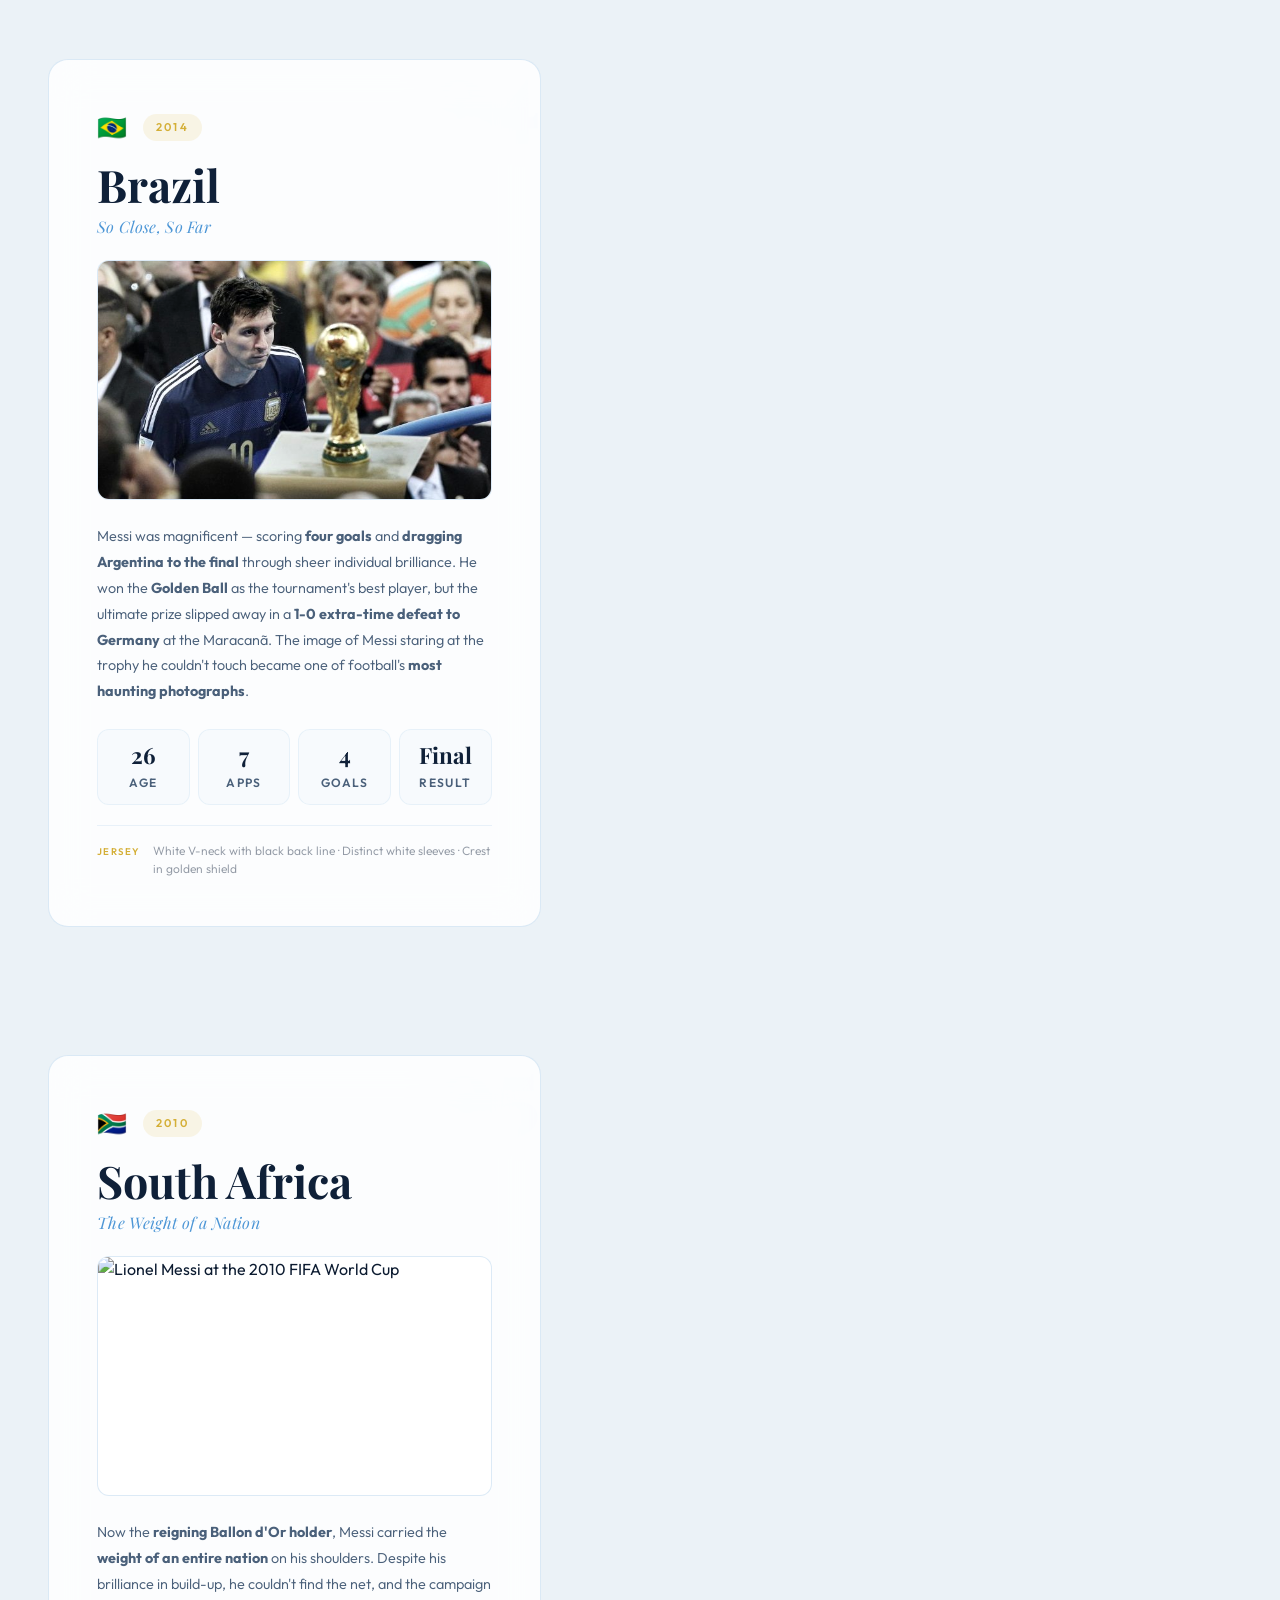
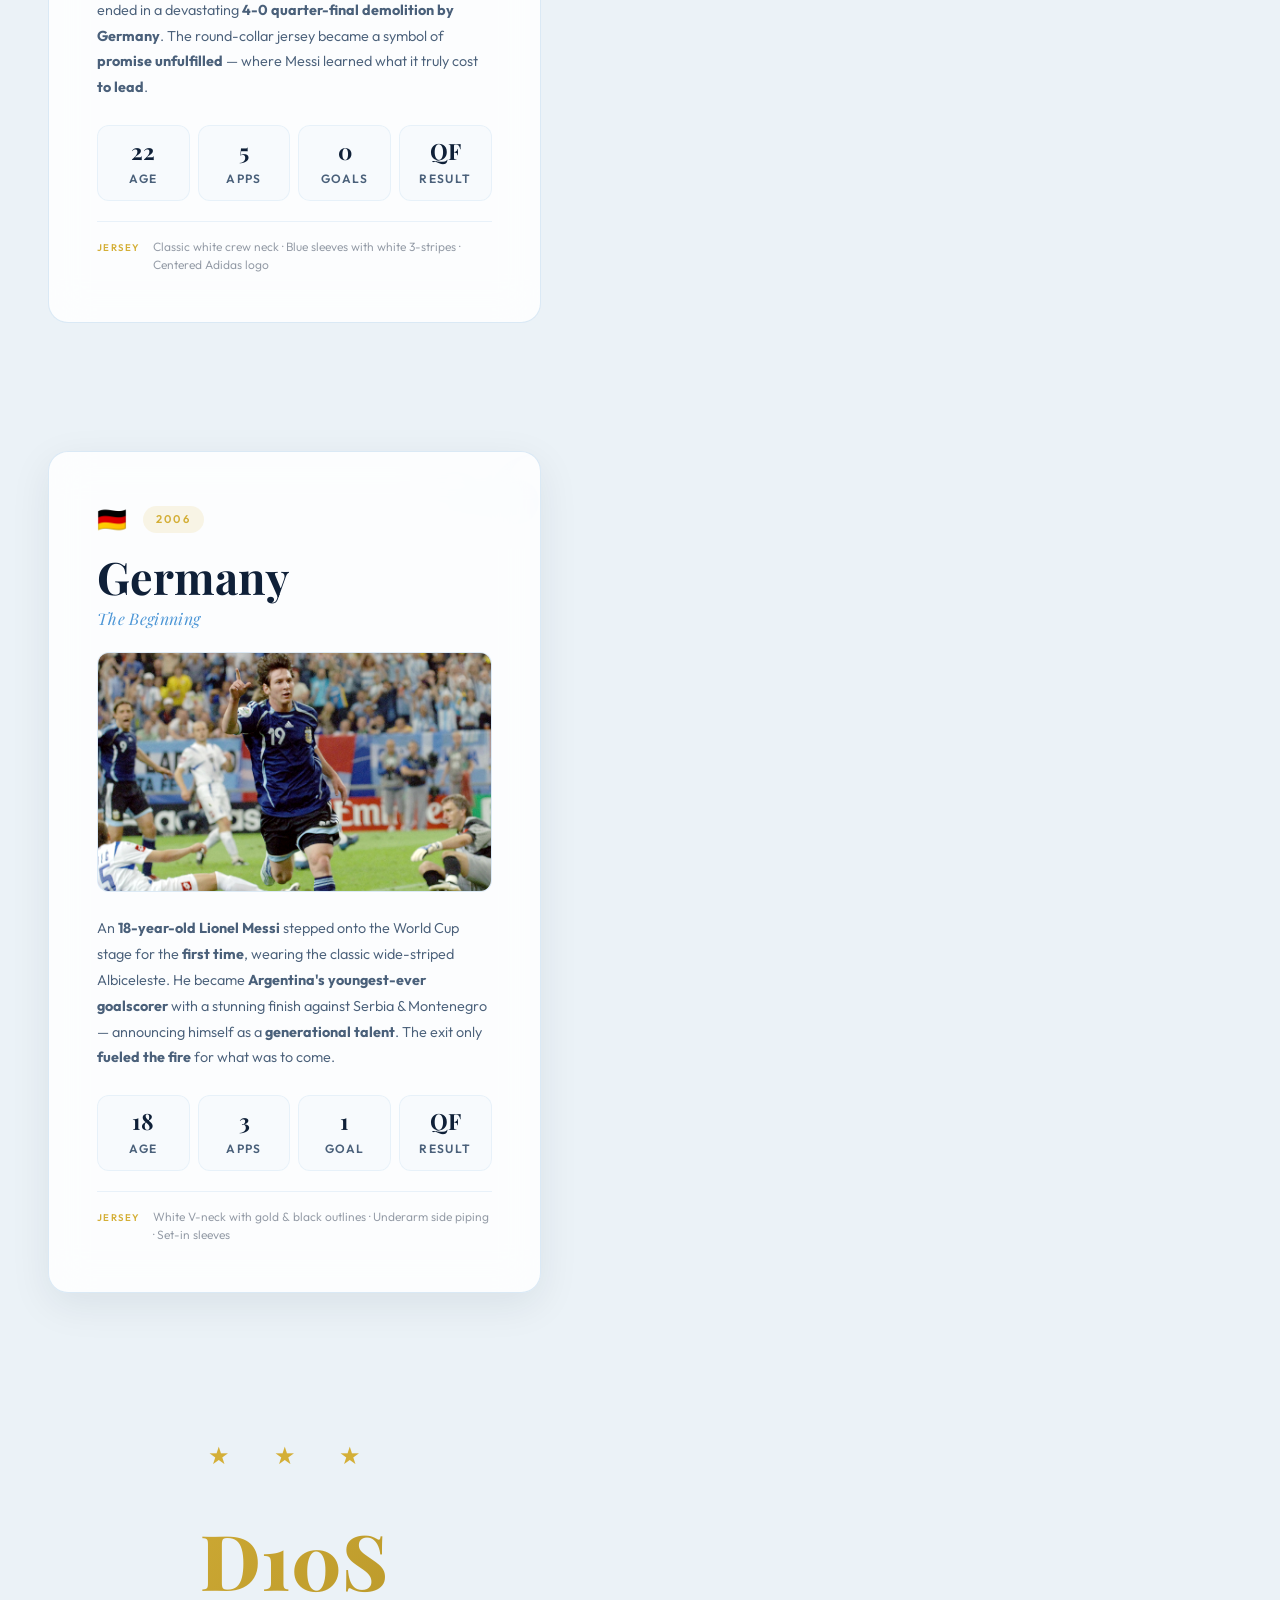
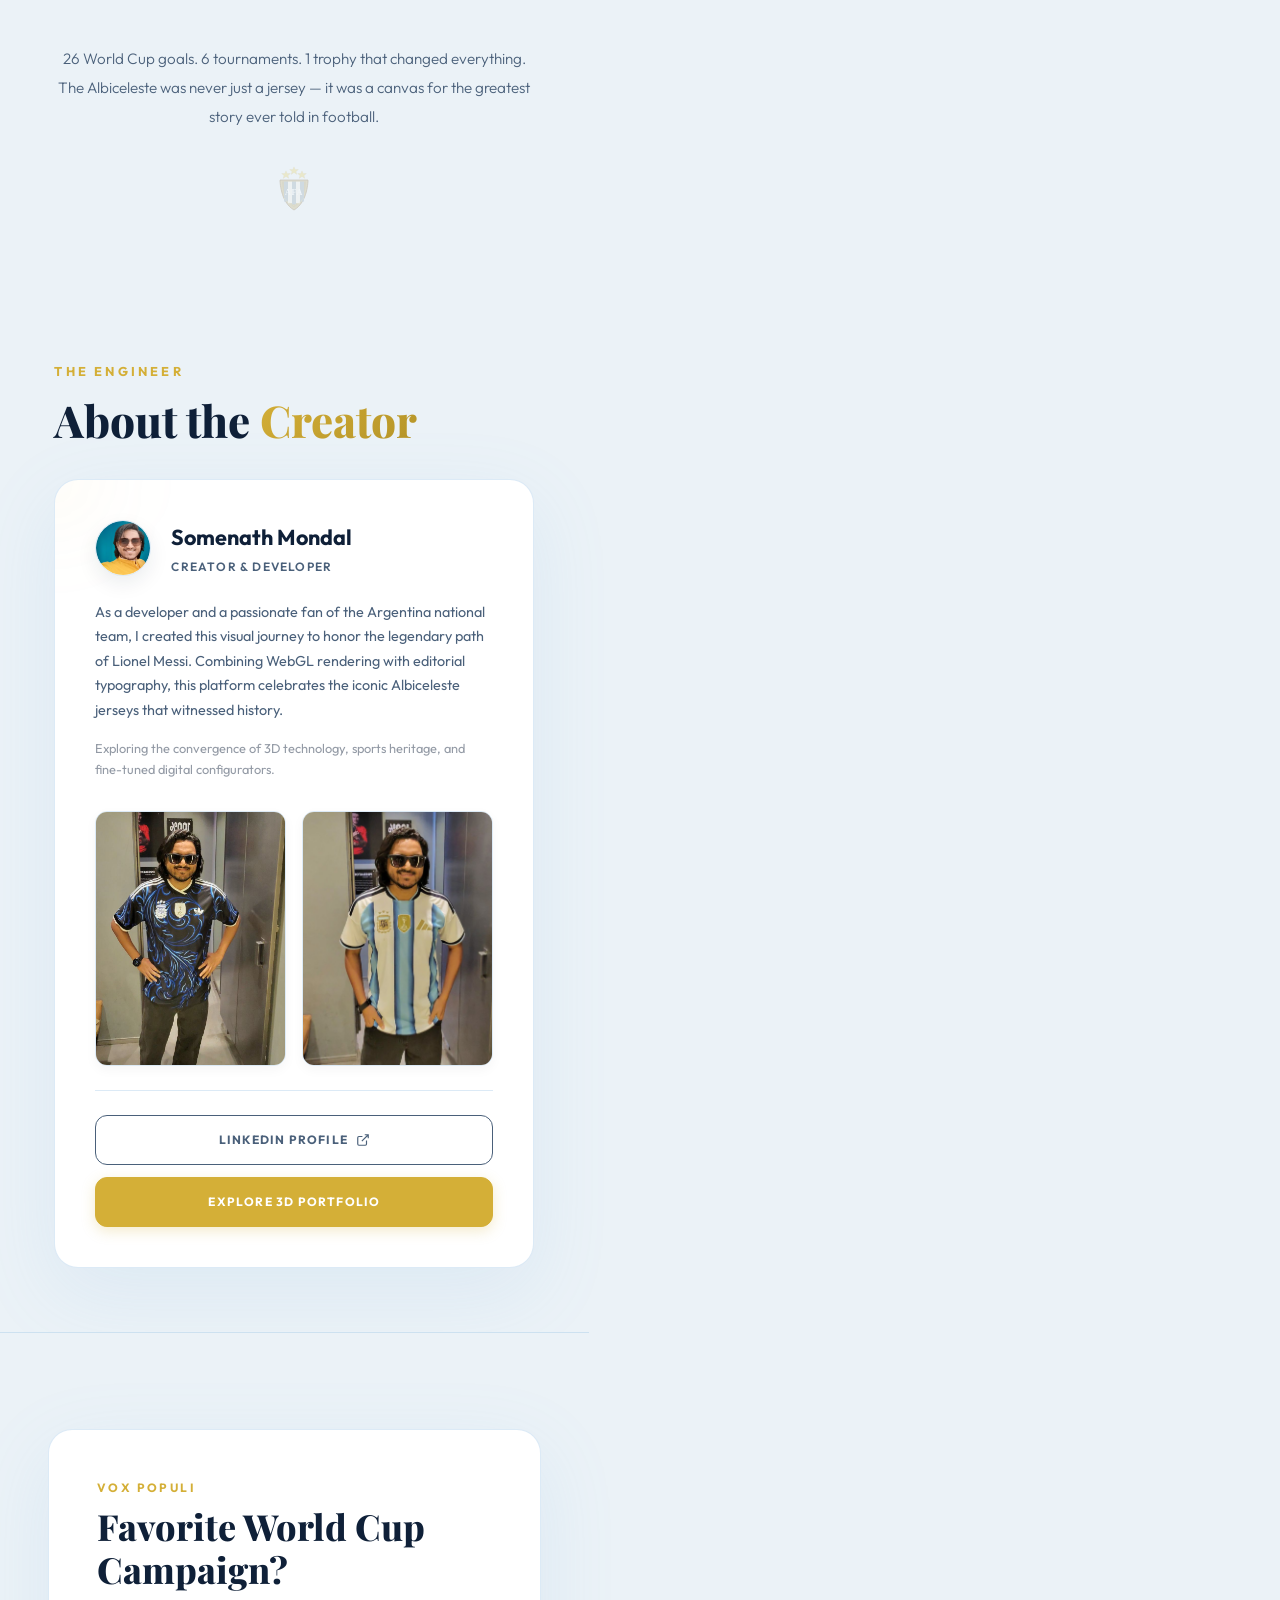
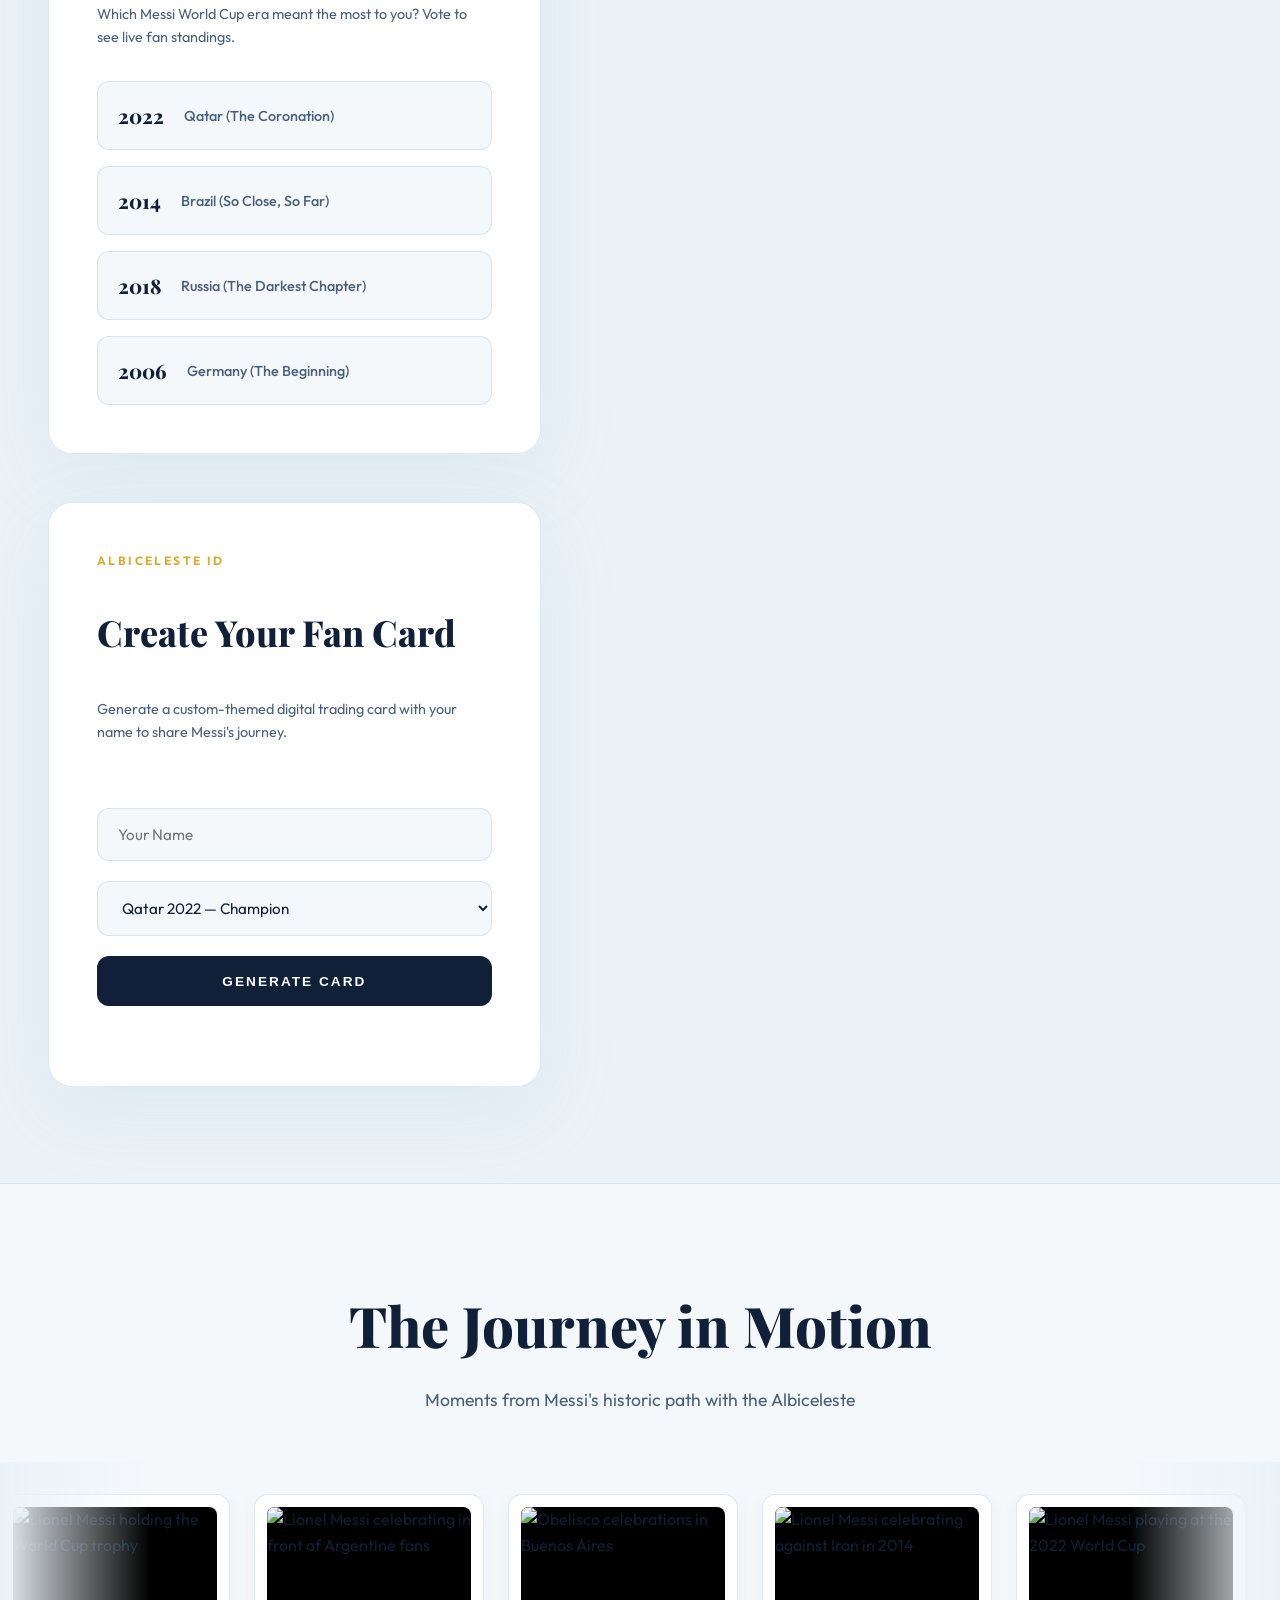
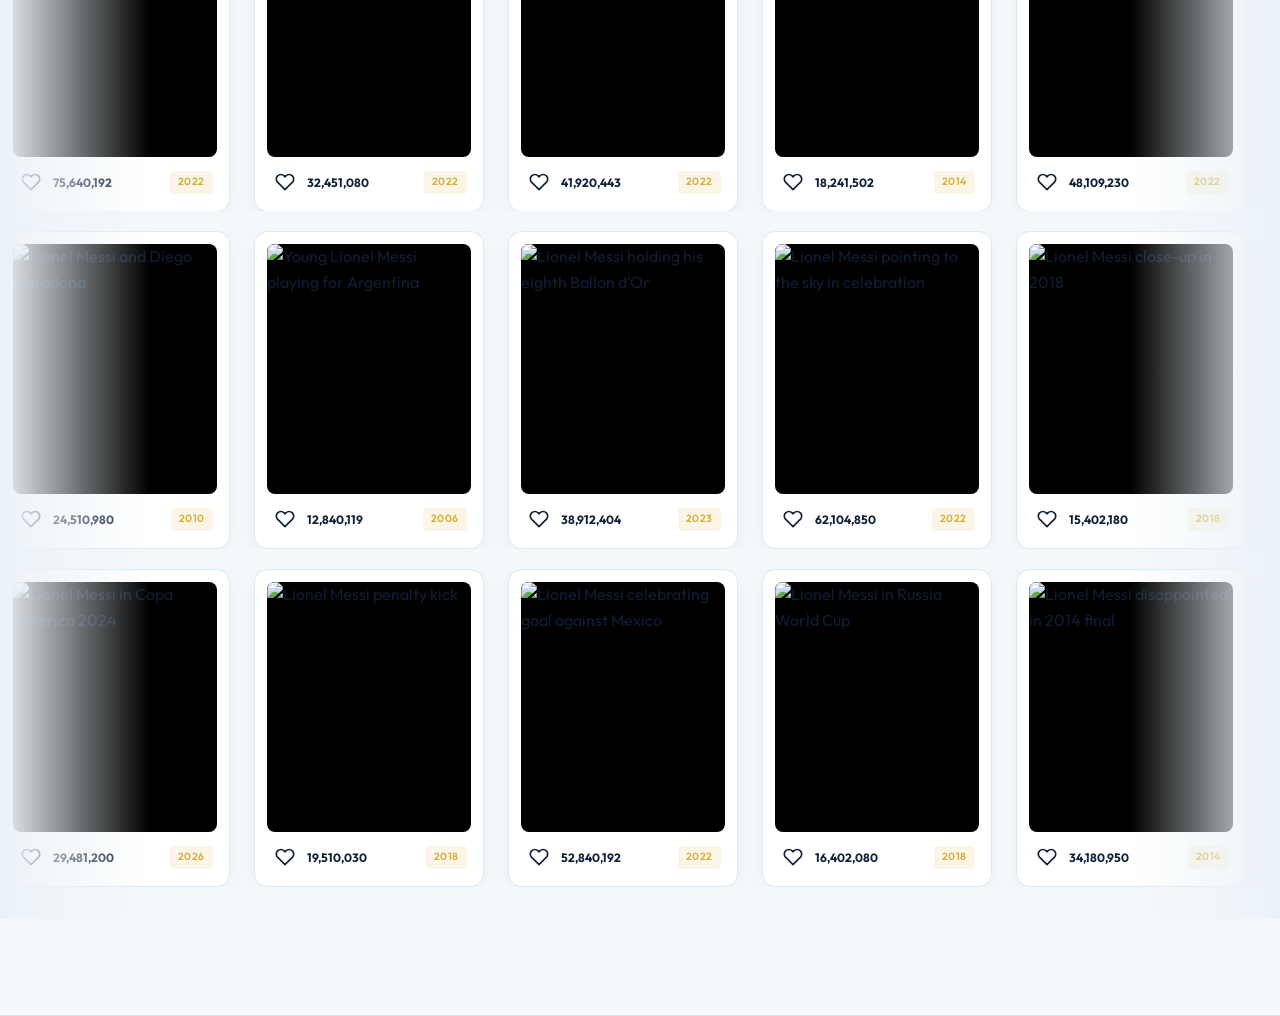
==== commit 4b7be3a2: "Implement modern bolding on key narrative phrases in all era cards" ====
--- a/index.html
+++ b/index.html
@@ -250,7 +250,7 @@
             <img class="era-messi-image" src="data:image/svg+xml,%3Csvg xmlns='http://www.w3.org/2000/svg' viewBox='0 0 1 1'%3E%3C/svg%3E" data-src="images/2026_Card_Era.jpeg" alt="Lionel Messi 2026 World Cup" loading="lazy">
           </div>
           <p class="era-story">
-            At 39, the GOAT returns to the World Cup stage one final time. With three stars on the crest he helped earn, Messi's farewell tournament across North America marks the end of an era that redefined the beautiful game. Whatever happens on the pitch, the jersey he wears one last time carries the weight of every dream, every tear, and every moment of magic that made him immortal.
+            At 39, the <strong>GOAT returns</strong> to the World Cup stage <strong>one final time</strong>. With <strong>three stars</strong> on the crest he helped earn, Messi's <strong>farewell tournament</strong> across North America marks the end of an era that redefined the beautiful game. Whatever happens on the pitch, the jersey he wears one last time carries the weight of every dream, every tear, and every moment of magic that made him <strong>immortal</strong>.
           </p>
           <div class="era-stats">
             <div class="stat">
@@ -294,7 +294,7 @@
             <img class="era-messi-image" src="data:image/svg+xml,%3Csvg xmlns='http://www.w3.org/2000/svg' viewBox='0 0 1 1'%3E%3C/svg%3E" data-src="images/qatar_messi.jpg" alt="Lionel Messi at the 2022 FIFA World Cup" loading="lazy">
           </div>
           <p class="era-story">
-            At 35, Messi delivered the performance of a lifetime. Seven goals, three assists, and a performance in the greatest World Cup final ever played — against France. After 120 minutes, a Mbappé hat-trick, every emotion known to mankind, and a penalty shootout for the ages, Messi finally lifted the one trophy that had eluded him. The image of the little Argentine, golden trophy raised high under the Lusail lights, completed football's greatest ever story.
+            At 35, Messi delivered the <strong>performance of a lifetime</strong>. <strong>Seven goals, three assists</strong>, and a triumph in the <strong>greatest World Cup final ever played</strong> — against France. After 120 minutes of sheer drama and a penalty shootout, Messi finally <strong>lifted the one trophy</strong> that had eluded him. The image of the little Argentine, golden trophy raised high, completed football's <strong>greatest ever story</strong>.
           </p>
           <div class="era-stats">
             <div class="stat highlight">
@@ -338,7 +338,7 @@
             <img class="era-messi-image" src="data:image/svg+xml,%3Csvg xmlns='http://www.w3.org/2000/svg' viewBox='0 0 1 1'%3E%3C/svg%3E" data-src="images/russia_messi.webp" alt="Lionel Messi at the 2018 FIFA World Cup" loading="lazy">
           </div>
           <p class="era-story">
-            At 31, many believed this would be Messi's last World Cup. The campaign was chaos from start to finish — a frustrating draw with Iceland, a 3-0 humiliation by Croatia that left him visibly broken, then a dramatic late winner over Nigeria to scrape through the group. It all ended with a breathless 4-3 Round of 16 defeat to a teenage Kylian Mbappé and France. The pixelated jersey of 2018 became a symbol of a fractured era.
+            At 31, many believed this would be Messi's last World Cup. The campaign was <strong>chaos from start to finish</strong> — a frustrating draw, a <strong>3-0 humiliation by Croatia</strong> that left him visibly broken, then a <strong>dramatic late winner</strong> over Nigeria. It ended in a breathless <strong>4-3 Round of 16 defeat</strong> to Kylian Mbappé and France. The pixelated jersey became a symbol of a <strong>fractured era</strong>.
           </p>
           <div class="era-stats">
             <div class="stat">
@@ -382,7 +382,7 @@
             <img class="era-messi-image" src="data:image/svg+xml,%3Csvg xmlns='http://www.w3.org/2000/svg' viewBox='0 0 1 1'%3E%3C/svg%3E" data-src="images/brazil_messi.jpg" alt="Lionel Messi at the 2014 FIFA World Cup" loading="lazy">
           </div>
           <p class="era-story">
-            Messi was magnificent — scoring four goals and dragging Argentina to the final through sheer individual brilliance. He won the Golden Ball as the tournament's best player, but the ultimate prize slipped away in a 1-0 extra-time defeat to Germany at the Maracanã. The image of Messi, hands on knees, staring at the trophy he couldn't touch became one of football's most haunting photographs.
+            Messi was magnificent — scoring <strong>four goals</strong> and <strong>dragging Argentina to the final</strong> through sheer individual brilliance. He won the <strong>Golden Ball</strong> as the tournament's best player, but the ultimate prize slipped away in a <strong>1-0 extra-time defeat to Germany</strong> at the Maracanã. The image of Messi staring at the trophy he couldn't touch became one of football's <strong>most haunting photographs</strong>.
           </p>
           <div class="era-stats">
             <div class="stat">
@@ -426,7 +426,7 @@
             <img class="era-messi-image" src="data:image/svg+xml,%3Csvg xmlns='http://www.w3.org/2000/svg' viewBox='0 0 1 1'%3E%3C/svg%3E" data-src="https://upload.wikimedia.org/wikipedia/commons/7/71/Messi_Podolski_Di_Maria_2010.jpg" alt="Lionel Messi at the 2010 FIFA World Cup" loading="lazy">
           </div>
           <p class="era-story">
-            Now the reigning Ballon d'Or holder, Messi carried the weight of an entire nation on his shoulders. Despite his brilliance in build-up play, he couldn't find the net, and Argentina's campaign ended in a devastating 4-0 quarter-final demolition by Germany. The round-collar jersey became a symbol of promise unfulfilled — a tournament where Messi learned what it truly cost to lead.
+            Now the <strong>reigning Ballon d'Or holder</strong>, Messi carried the <strong>weight of an entire nation</strong> on his shoulders. Despite his brilliance in build-up, he couldn't find the net, and the campaign ended in a devastating <strong>4-0 quarter-final demolition by Germany</strong>. The round-collar jersey became a symbol of <strong>promise unfulfilled</strong> — where Messi learned what it truly cost <strong>to lead</strong>.
           </p>
           <div class="era-stats">
             <div class="stat">
@@ -470,7 +470,7 @@
             <img class="era-messi-image" src="data:image/svg+xml,%3Csvg xmlns='http://www.w3.org/2000/svg' viewBox='0 0 1 1'%3E%3C/svg%3E" data-src="images/germany_messi.jpg" alt="Lionel Messi in 2006 World Cup Cycle" loading="lazy">
           </div>
           <p class="era-story">
-            An 18-year-old Lionel Messi stepped onto the World Cup stage for the first time, wearing the classic wide-striped Albiceleste. He became Argentina's youngest-ever World Cup goalscorer with a stunning finish against Serbia & Montenegro — announcing himself to the world as a generational talent. The quarter-final exit to Germany only fueled the fire for what was to come.
+            An <strong>18-year-old Lionel Messi</strong> stepped onto the World Cup stage for the <strong>first time</strong>, wearing the classic wide-striped Albiceleste. He became <strong>Argentina's youngest-ever goalscorer</strong> with a stunning finish against Serbia & Montenegro — announcing himself as a <strong>generational talent</strong>. The exit only <strong>fueled the fire</strong> for what was to come.
           </p>
           <div class="era-stats">
             <div class="stat">
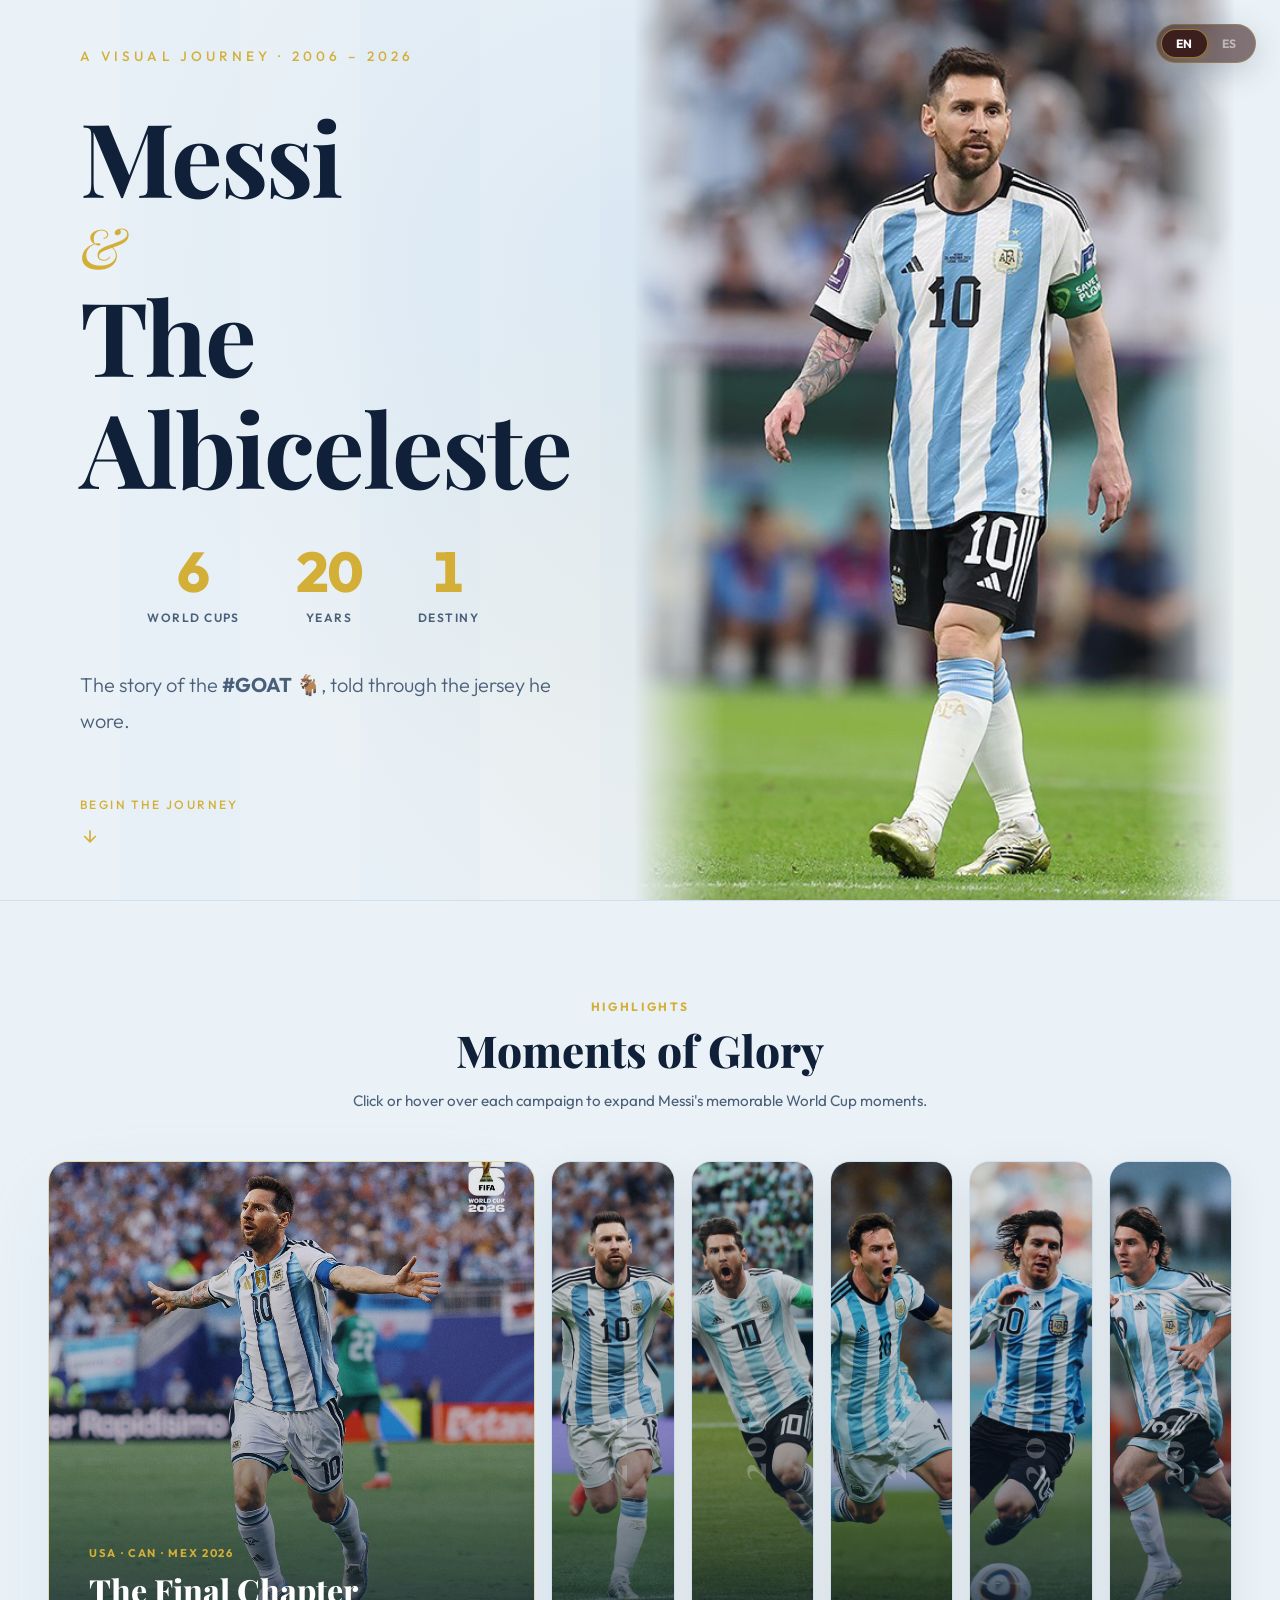
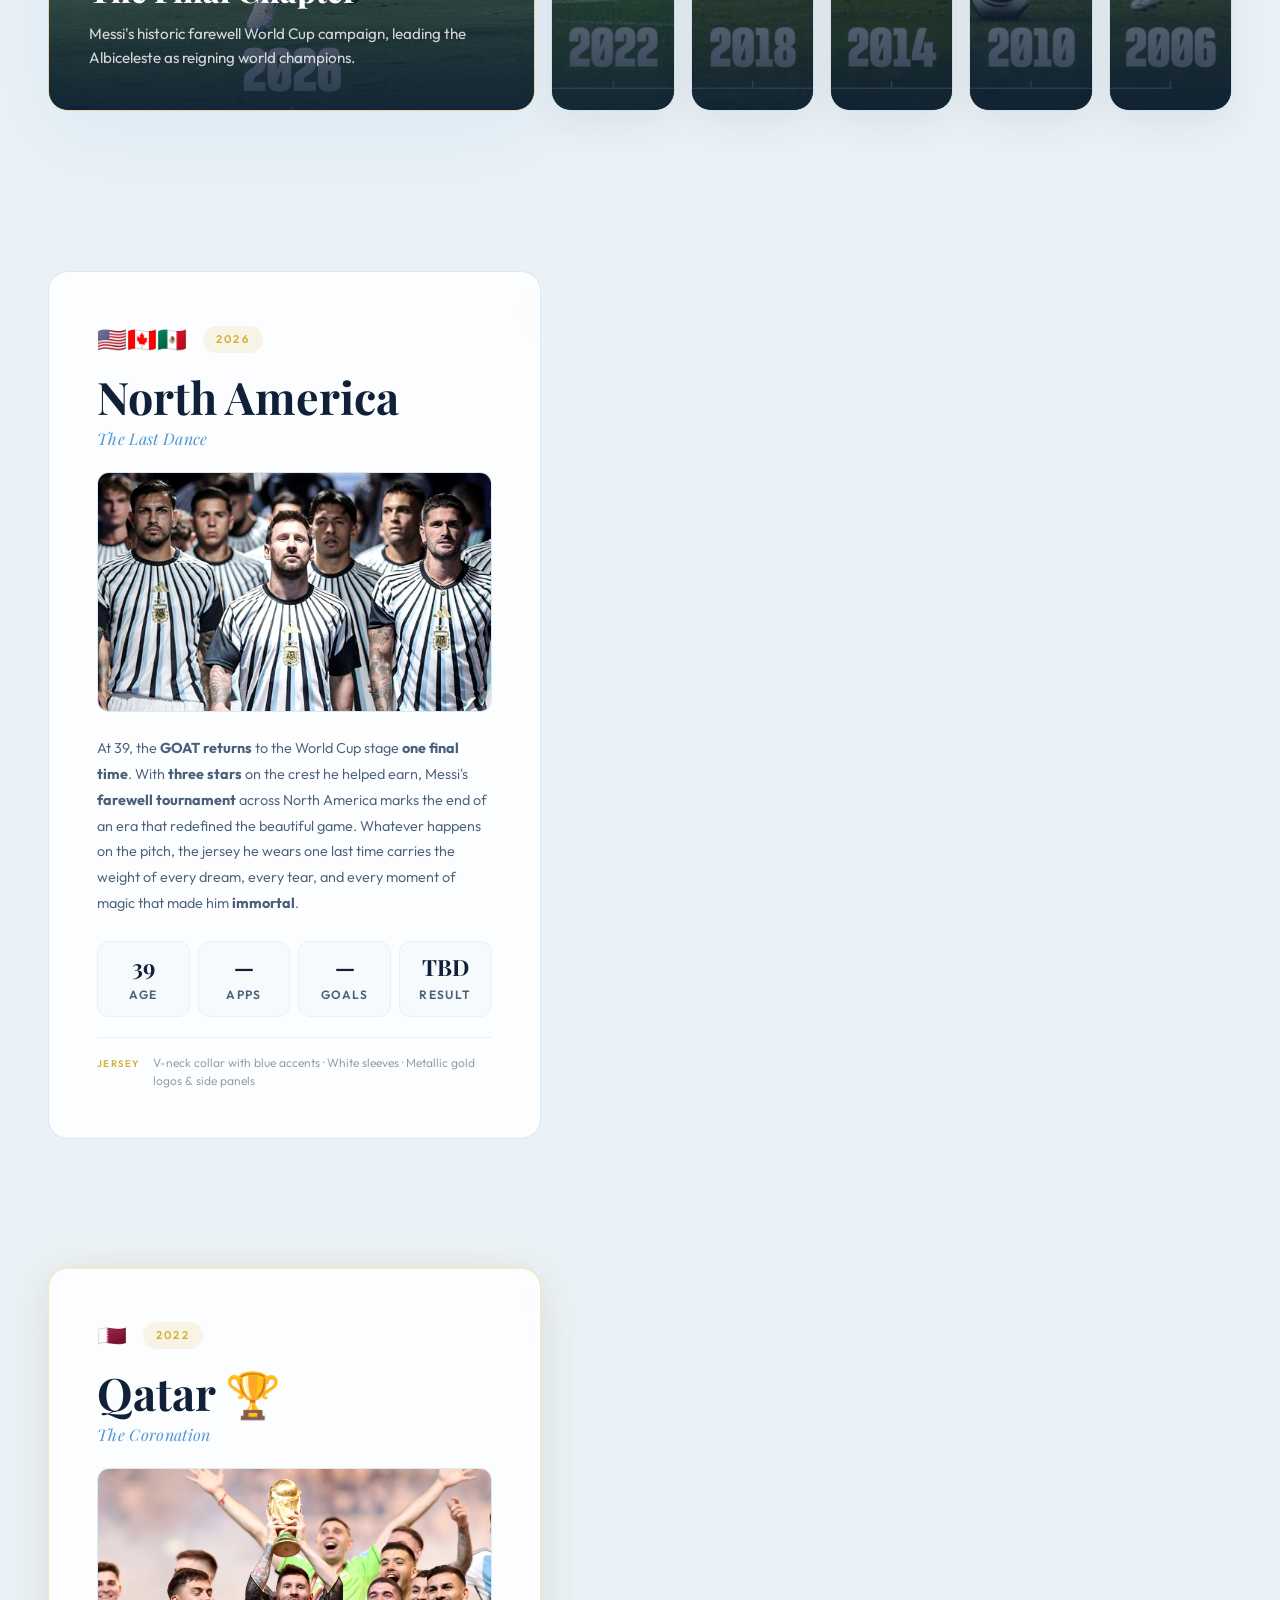
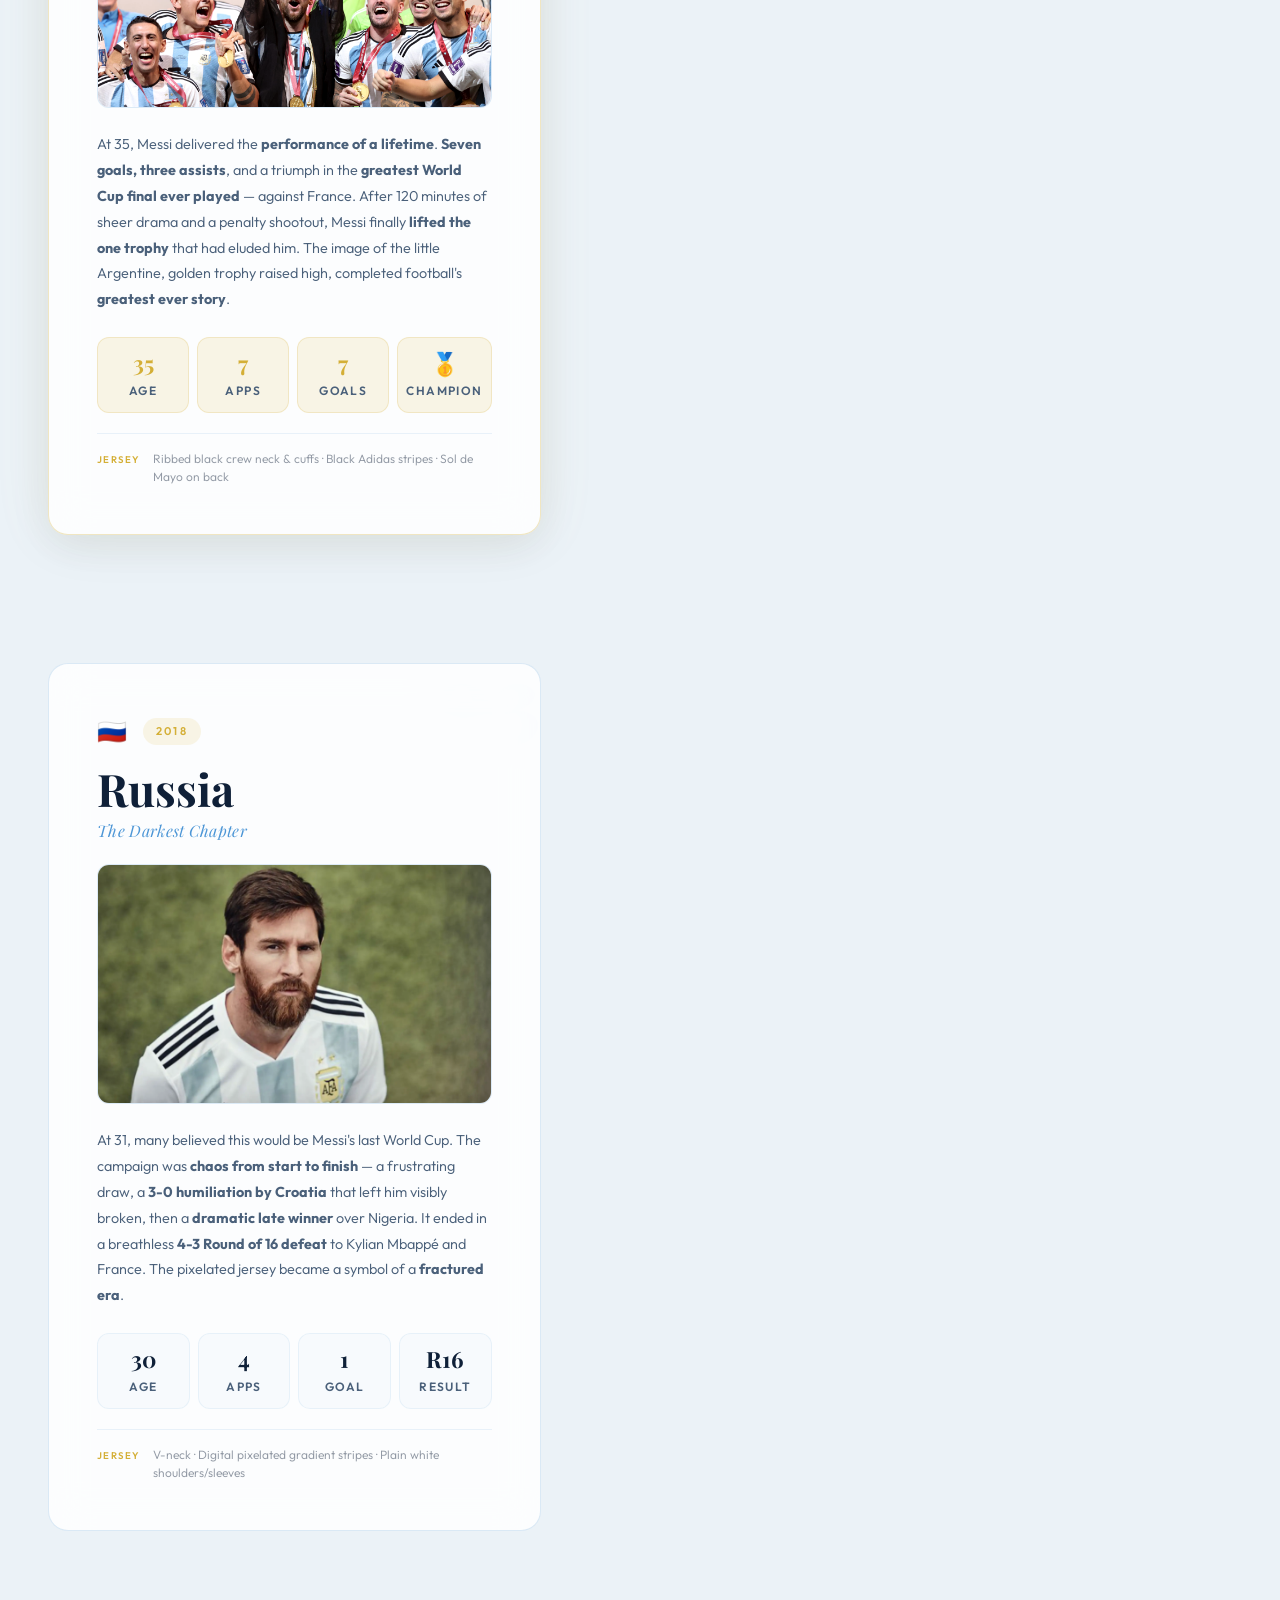
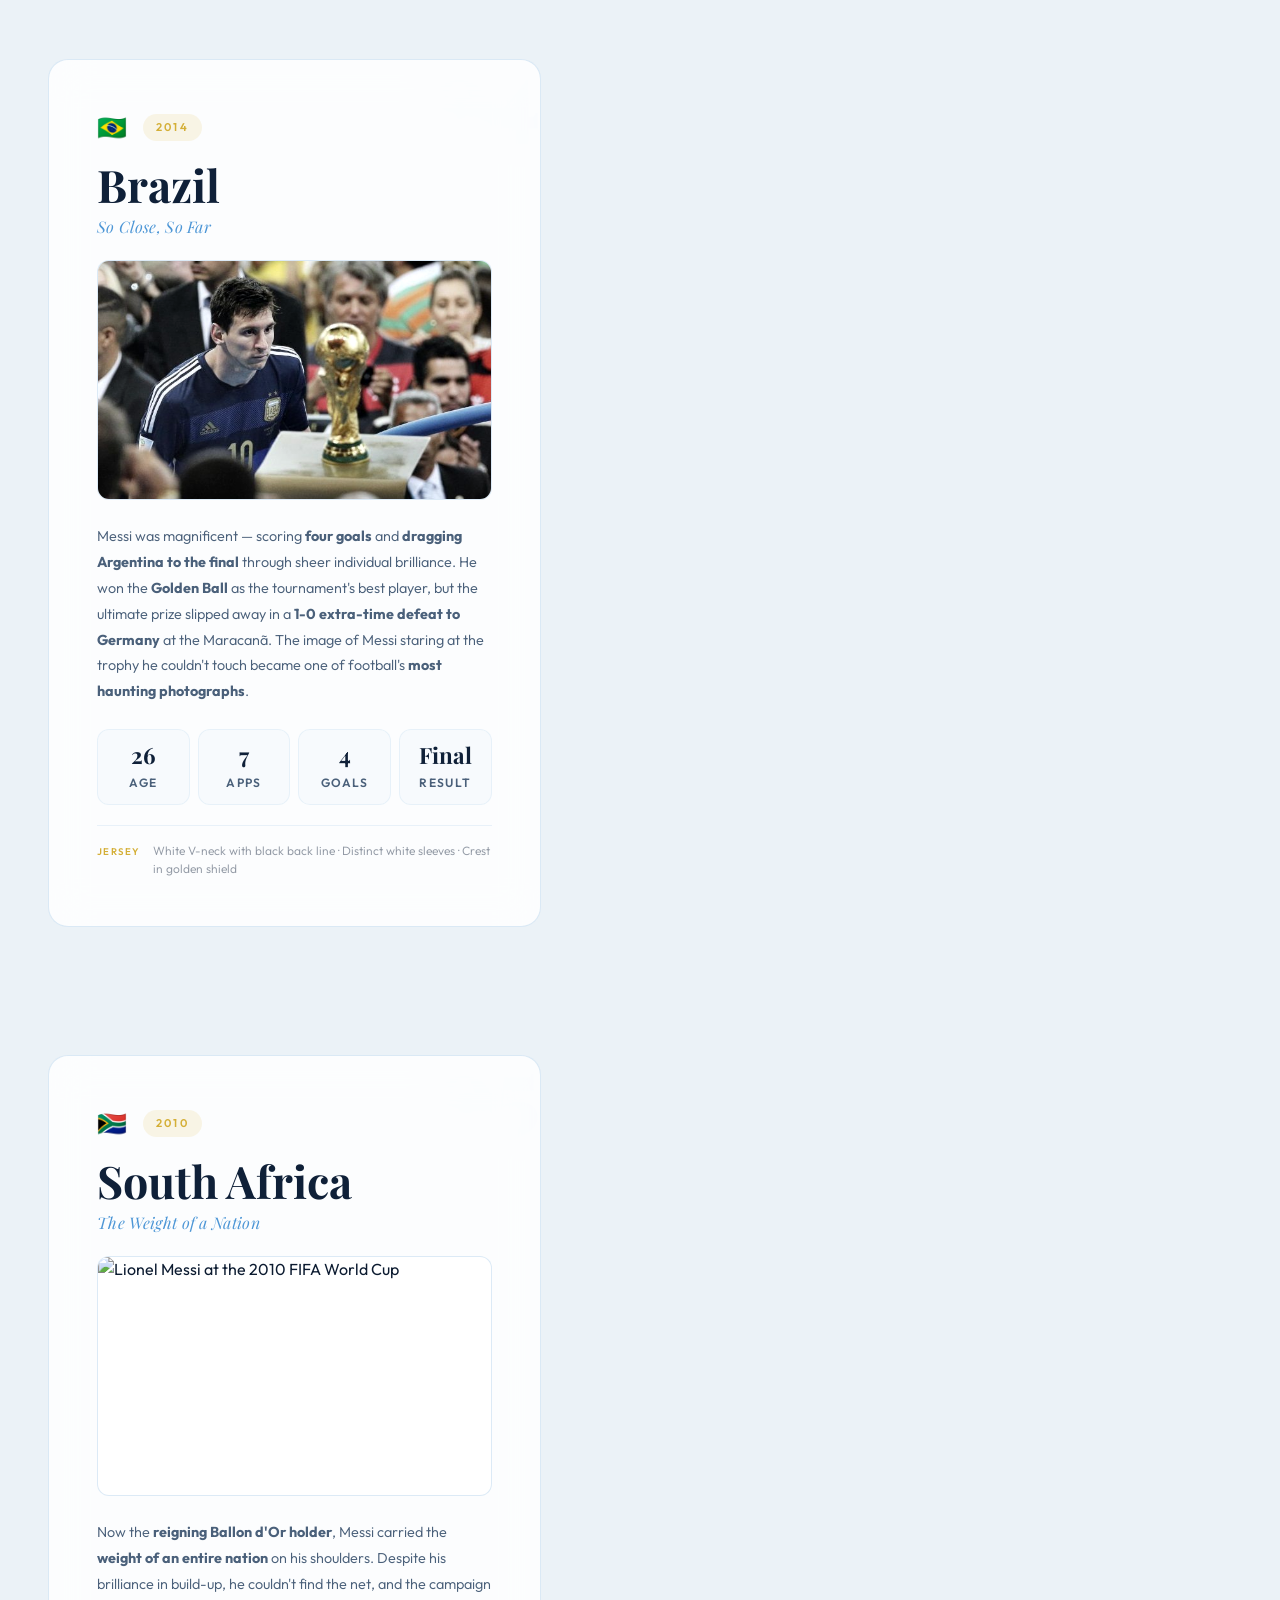
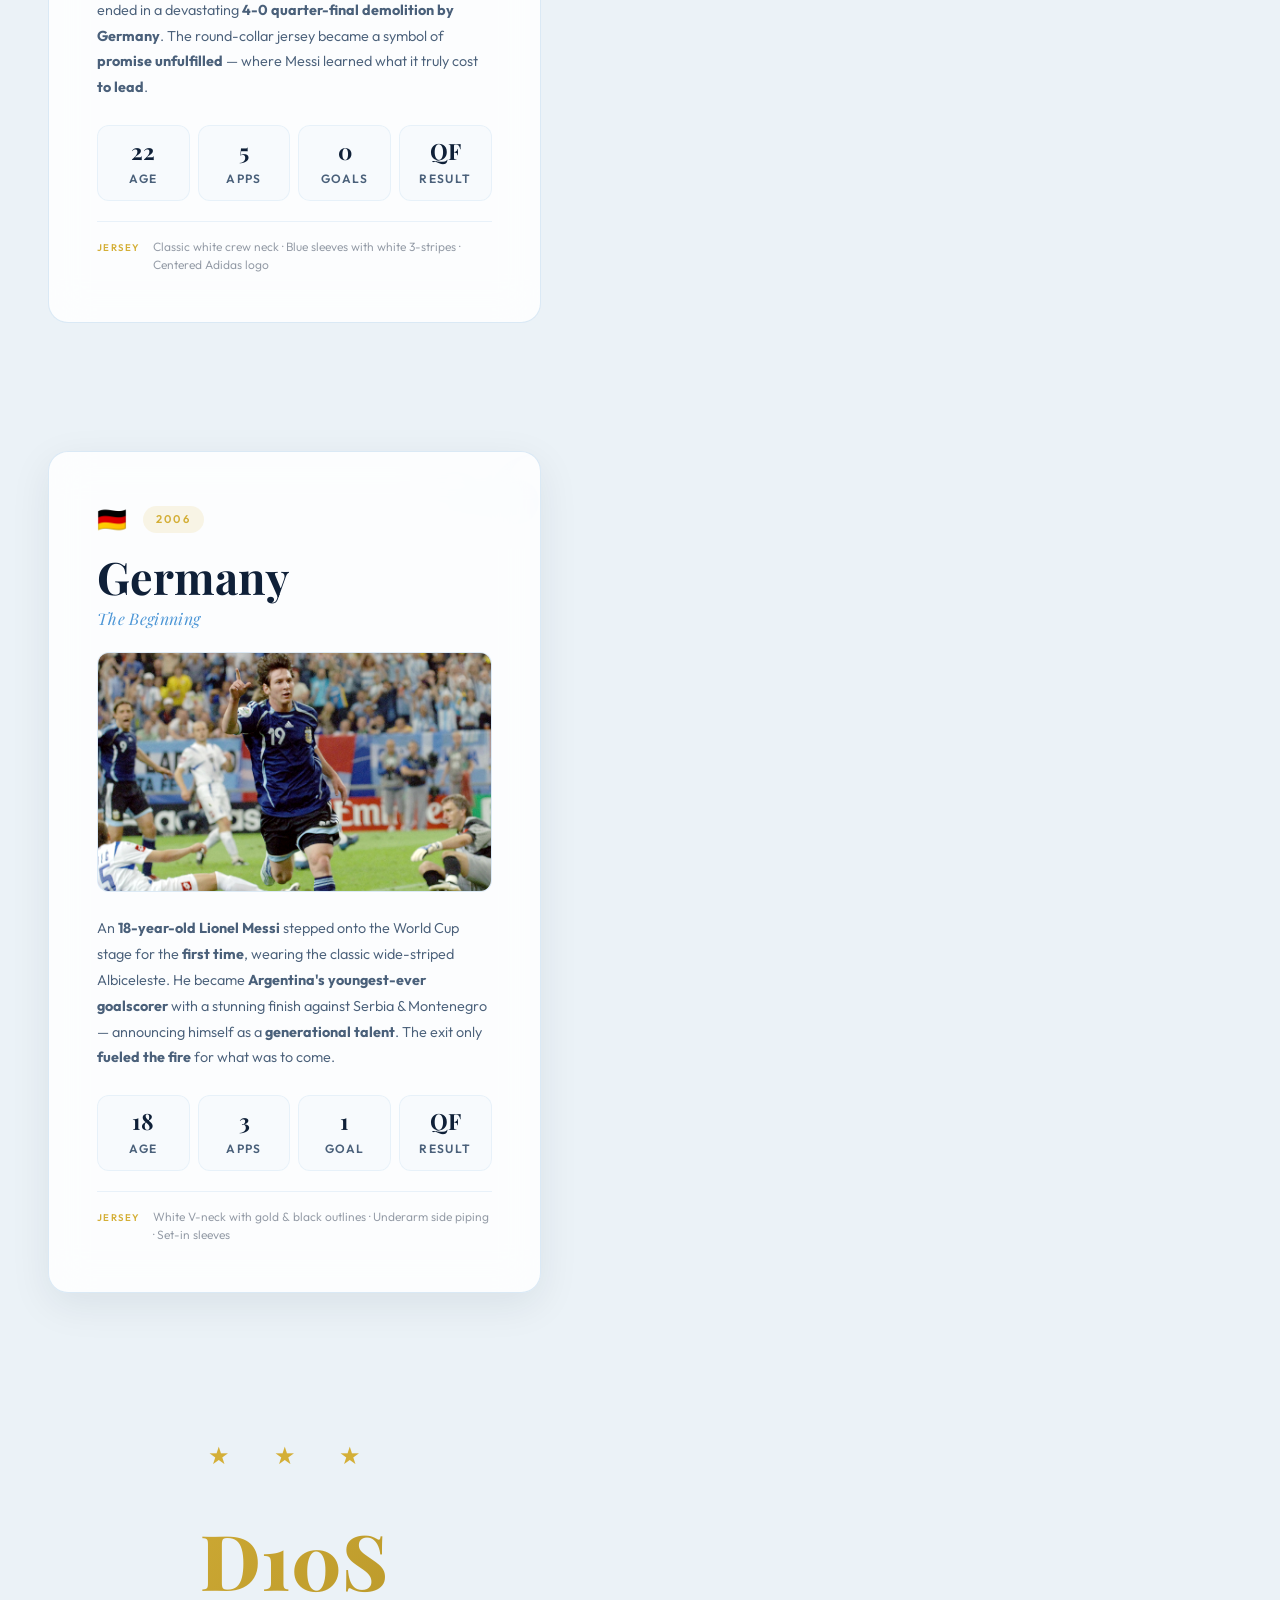
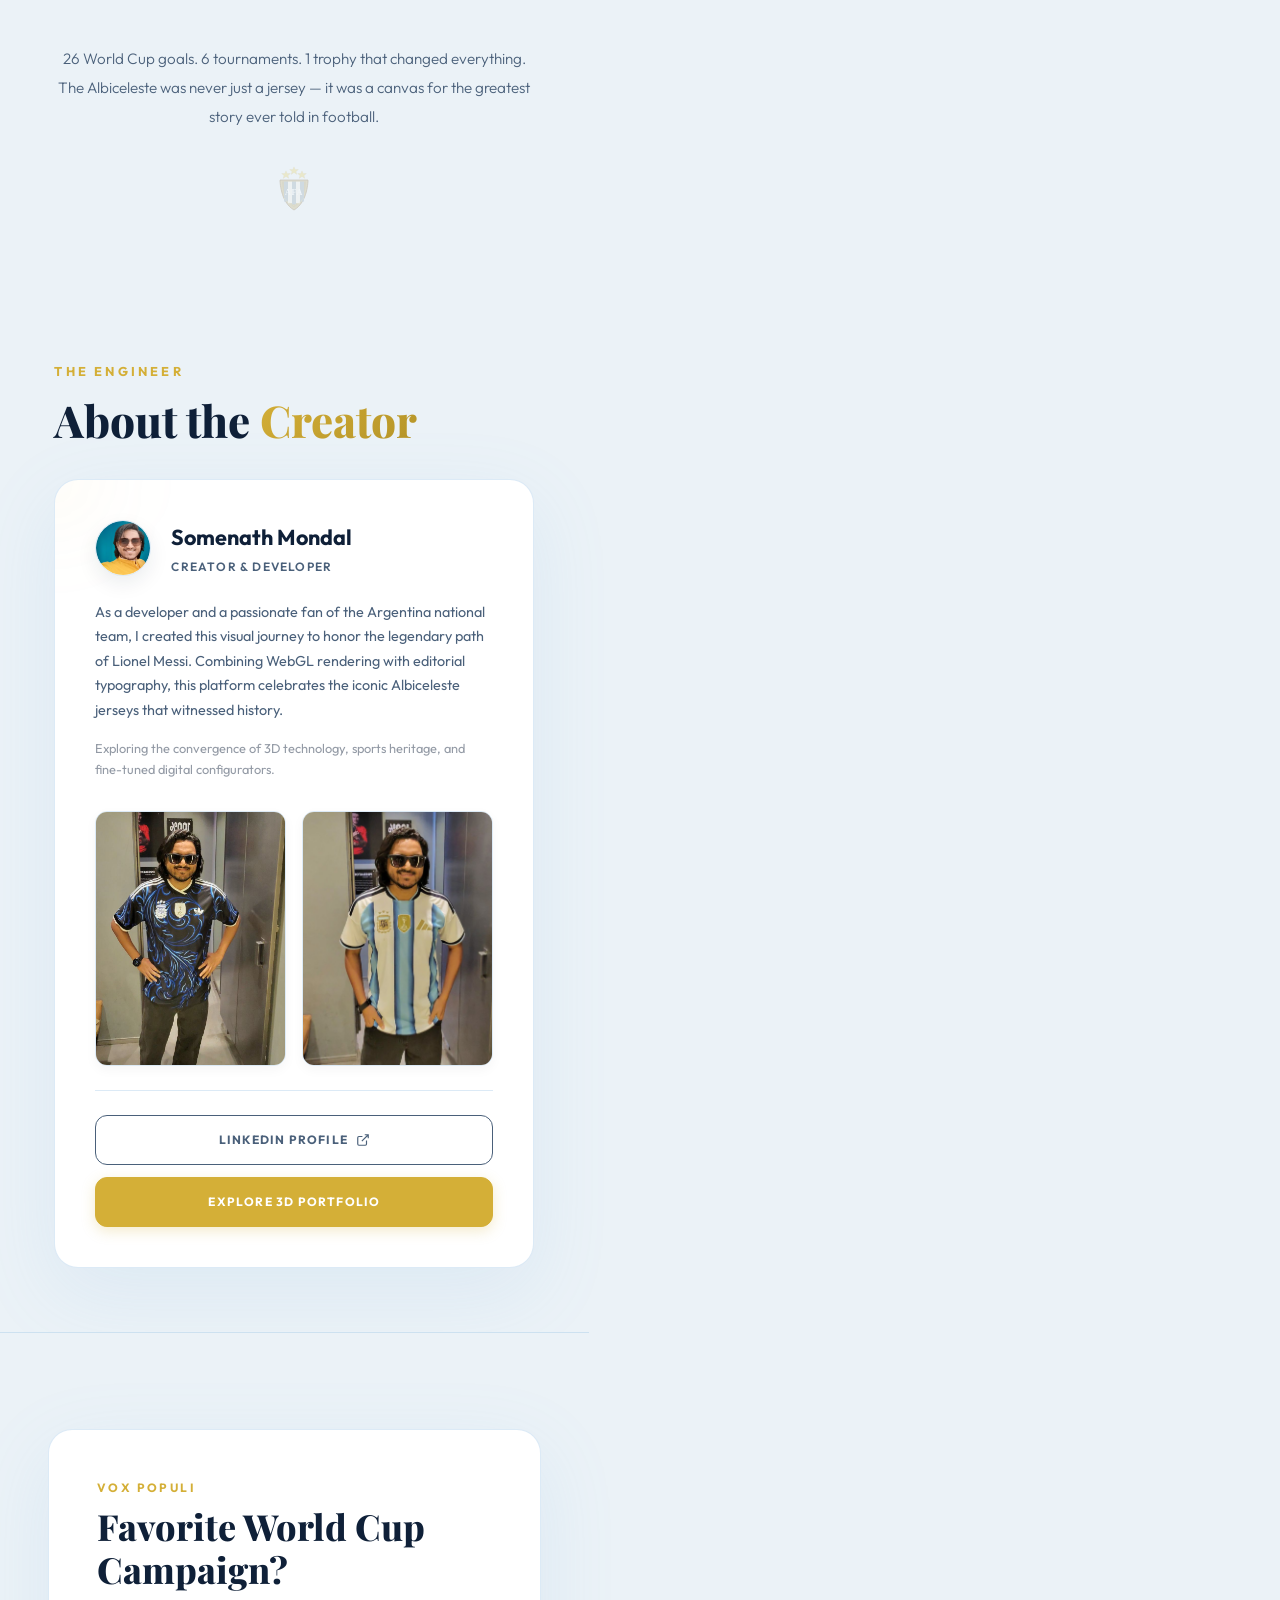
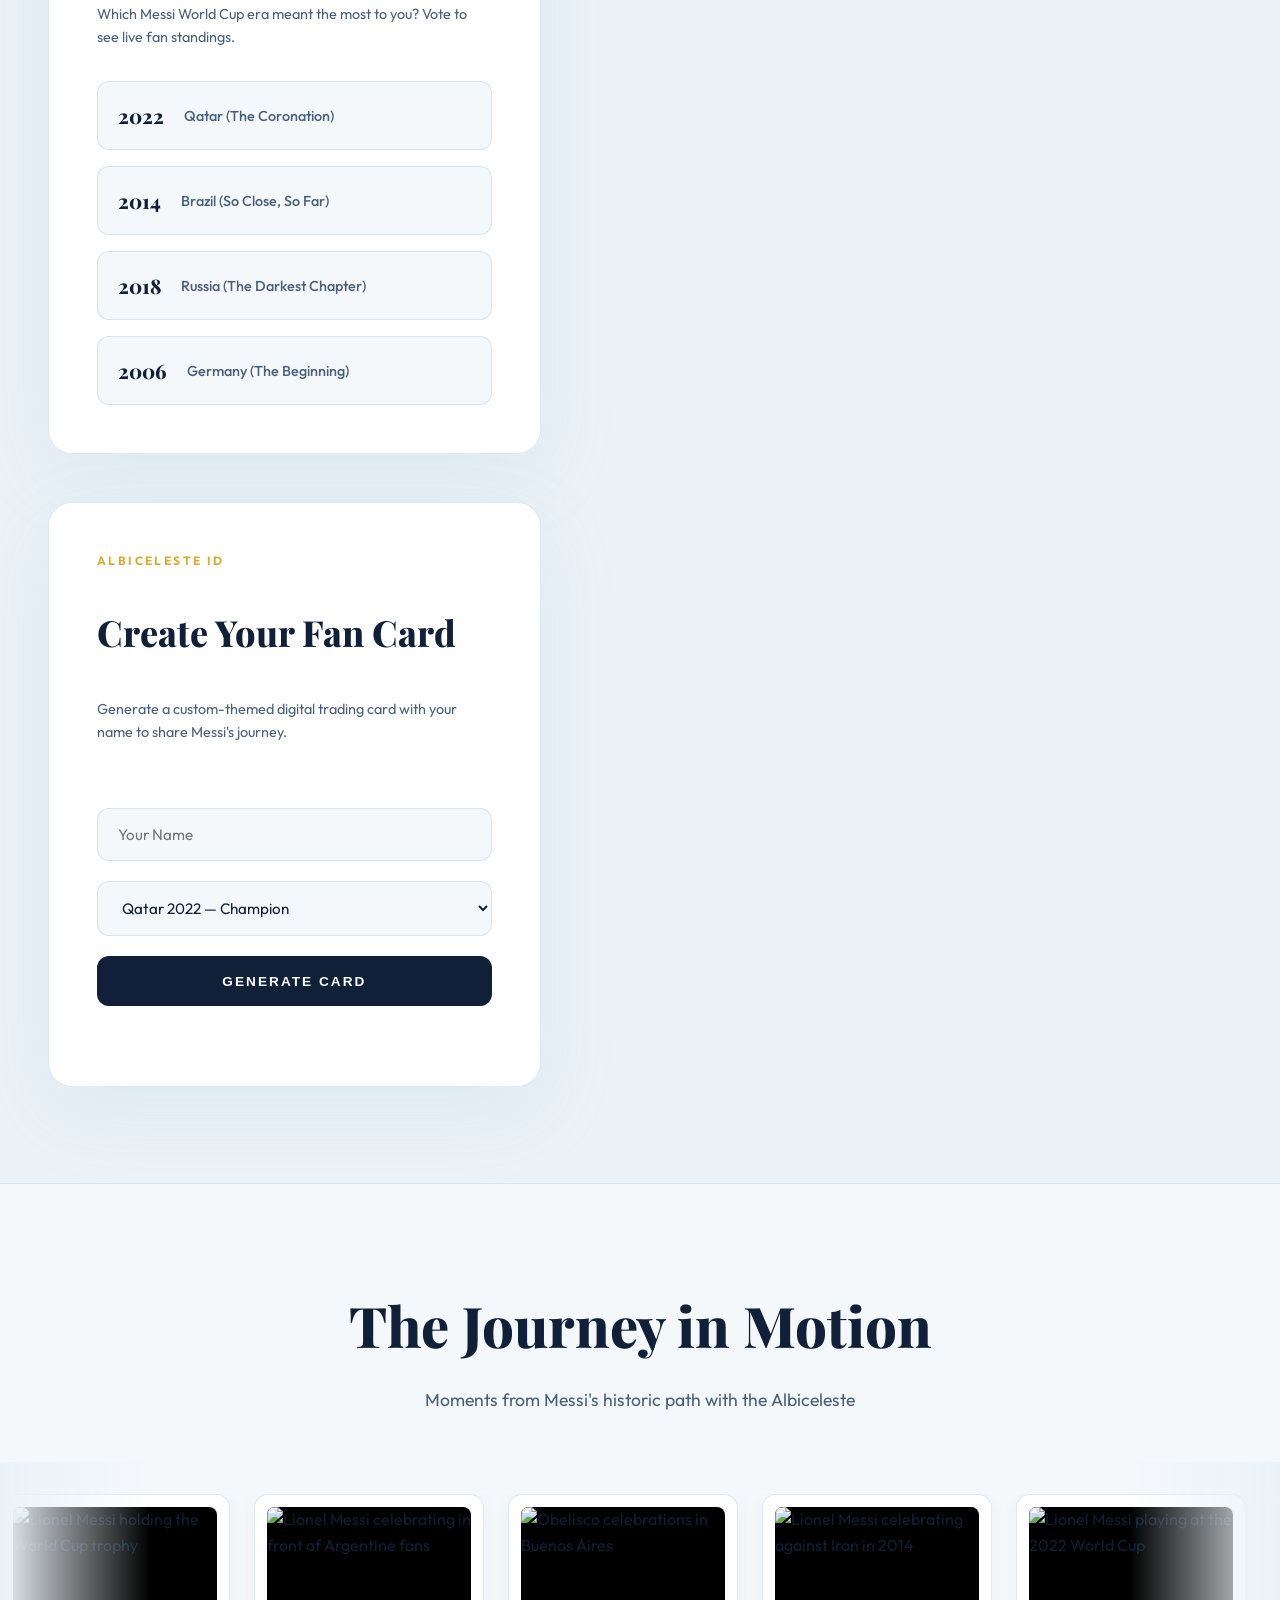
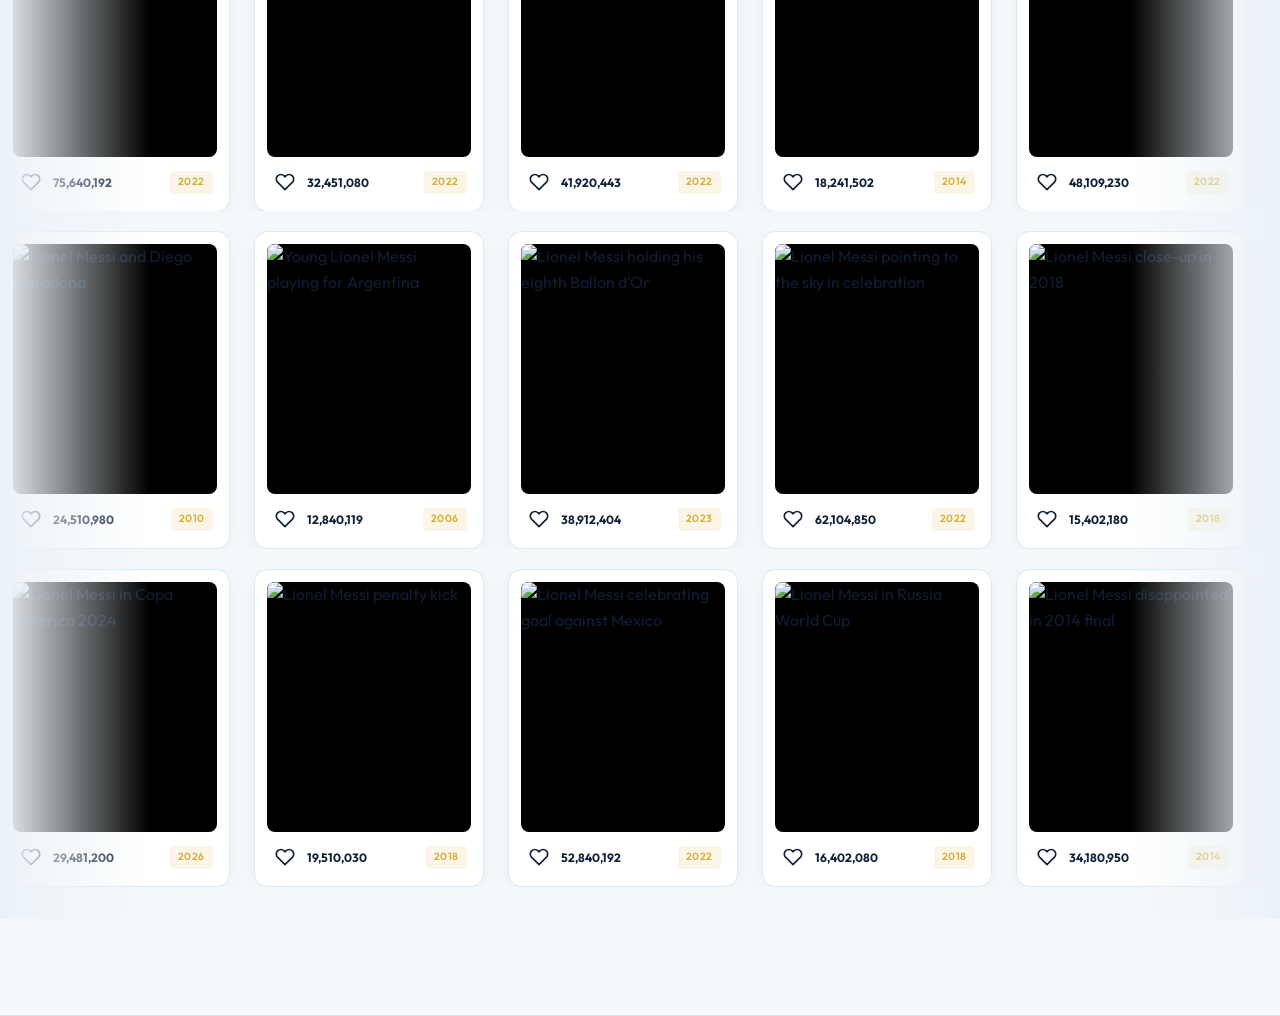
==== commit 980b04c5: "feat: add 3D World Cup trophy model attachment, aligner tool, and Spanish translations" ====
--- a/index.html
+++ b/index.html
@@ -13,14 +13,14 @@
 
     gtag('config', 'G-BCFFGCS8HR');
   </script>
-  <title>Messi & The Albiceleste — World Cup Jerseys 2006–2026</title>
+  <title data-i18n="doc_title">Messi & The Albiceleste — World Cup Jerseys 2006–2026</title>
   <link rel="icon" type="image/png" href="images/somenath_profile.png">
   <meta name="description" content="A visual journey through Lionel Messi's six World Cup campaigns with Argentina, told through the iconic Albiceleste jerseys — from the 2006 debut to the 2026 farewell.">
   <meta name="keywords" content="Lionel Messi, Argentina World Cup Jerseys, Albiceleste, 3D Jersey Configurator, Football Jerseys, Messi 2022 World Cup, Three.js, WebGL">
   <meta name="robots" content="index, follow">
   <link rel="canonical" href="https://messi-in-world-cups-3d.vercel.app/">
 
-  <!-- Open Graph / Facebook / WhatsApp -->
+  <!-- Open Graph / Facebook / <span data-i18n="fanzone_btn_whatsapp">WhatsApp</span> -->
   <meta property="og:type" content="website">
   <meta property="og:url" content="https://messi-in-world-cups-3d.vercel.app/">
   <meta property="og:title" content="Messi & The Albiceleste — World Cup Jerseys 2006–2026">
@@ -55,37 +55,42 @@
 </head>
 
 <body>
+  <!-- Floating Language Switcher -->
+  <div class="lang-switcher">
+    <button class="lang-btn active" data-lang="en">EN</button>
+    <button class="lang-btn" data-lang="es">ES</button>
+  </div>
   <!-- ========== HERO INTRO ========== -->
   <section class="hero-intro" id="hero">
     <div class="hero-particles" id="hero-particles"></div>
     <div class="hero-split">
       <div class="hero-left-content">
         <div class="hero-content">
-          <div class="hero-overline">A Visual Journey · 2006 – 2026</div>
+          <div class="hero-overline" data-i18n="hero_overline">A Visual Journey · 2006 – 2026</div>
           <h1 class="hero-title">
-            <span class="hero-title-line">Messi</span>
-            <span class="hero-title-line accent">&</span>
-            <span class="hero-title-line">The Albiceleste</span>
+            <span class="hero-title-line" data-i18n="hero_title_line_1">Messi</span>
+            <span class="hero-title-line accent" data-i18n="hero_title_ampersand">&</span>
+            <span class="hero-title-line" data-i18n="hero_title_line_2">The Albiceleste</span>
           </h1>
           <div class="hero-stats">
             <div class="stat-item">
               <span class="stat-number" data-target="6">0</span>
-              <span class="stat-label">World Cups</span>
+              <span class="stat-label" data-i18n="hero_stat_world_cups">World Cups</span>
             </div>
             <div class="stat-item">
               <span class="stat-number" data-target="20">0</span>
-              <span class="stat-label">Years</span>
+              <span class="stat-label" data-i18n="hero_stat_years">Years</span>
             </div>
             <div class="stat-item">
               <span class="stat-number" data-target="1">0</span>
-              <span class="stat-label">Destiny</span>
-            </div>
-          </div>
-          <p class="hero-subtitle">
+              <span class="stat-label" data-i18n="hero_stat_destiny">Destiny</span>
+            </div>
+          </div>
+          <p class="hero-subtitle" data-i18n="hero_subtitle">
             The story of the <strong>#GOAT</strong> 🐐, told through the jersey he wore.
           </p>
           <div class="scroll-indicator" id="scroll-indicator">
-            <span>Begin the Journey</span>
+            <span data-i18n="scroll_hint">Begin the Journey</span>
             <div class="scroll-arrow">
               <svg width="20" height="20" viewBox="0 0 24 24" fill="none" stroke="currentColor" stroke-width="2"><path d="M12 5v14M19 12l-7 7-7-7"/></svg>
             </div>
@@ -101,9 +106,9 @@
   <!-- Interactive Accordion Gallery Section -->
   <section class="horizontal-gallery-section" id="gallery-section">
     <div class="gallery-header">
-      <span class="gallery-overline">HIGHLIGHTS</span>
-      <h2 class="gallery-title">Moments of Glory</h2>
-      <p class="gallery-subtitle">Click or hover over each campaign to expand Messi's memorable World Cup moments.</p>
+      <span class="gallery-overline" data-i18n="gallery_overline">HIGHLIGHTS</span>
+      <h2 class="gallery-title" data-i18n="gallery_title">Moments of Glory</h2>
+      <p class="gallery-subtitle" data-i18n="gallery_subtitle">Click or hover over each campaign to expand Messi's memorable World Cup moments.</p>
     </div>
     <div class="gallery-container">
       <!-- 2026 -->
@@ -111,9 +116,9 @@
         <div class="panel-background" style="background-image: url('images/gallery_2026.jpg');"></div>
         <div class="panel-overlay"></div>
         <div class="panel-content">
-          <span class="panel-tag">USA · CAN · MEX 2026</span>
-          <h3 class="panel-header">The Final Chapter</h3>
-          <p class="panel-desc">Messi's historic farewell World Cup campaign, leading the Albiceleste as reigning world champions.</p>
+          <span class="panel-tag" data-i18n="gallery_2026_tag">USA · CAN · MEX 2026</span>
+          <h3 class="panel-header" data-i18n="gallery_2026_title">The Final Chapter</h3>
+          <p class="panel-desc" data-i18n="gallery_2026_desc">Messi's historic farewell World Cup campaign, leading the Albiceleste as reigning world champions.</p>
         </div>
         <span class="panel-year-label" data-tournament="USA · CAN · MEX">2026</span>
       </div>
@@ -122,9 +127,9 @@
         <div class="panel-background" style="background-image: url('images/gallery_2022.jpg');"></div>
         <div class="panel-overlay"></div>
         <div class="panel-content">
-          <span class="panel-tag">QATAR 2022</span>
-          <h3 class="panel-header">The Coronation</h3>
-          <p class="panel-desc">Eternal glory achieved in Lusail. Triumphant in one of the greatest football finals in history.</p>
+          <span class="panel-tag" data-i18n="gallery_2022_tag">QATAR 2022</span>
+          <h3 class="panel-header" data-i18n="gallery_2022_title">The Coronation</h3>
+          <p class="panel-desc" data-i18n="gallery_2022_desc">Eternal glory achieved in Lusail. Triumphant in one of the greatest football finals in history.</p>
         </div>
         <span class="panel-year-label" data-tournament="Qatar">2022</span>
       </div>
@@ -133,9 +138,9 @@
         <div class="panel-background" style="background-image: url('images/gallery_2018.jpg');"></div>
         <div class="panel-overlay"></div>
         <div class="panel-content">
-          <span class="panel-tag">RUSSIA 2018</span>
-          <h3 class="panel-header">Resilience in Adversity</h3>
-          <p class="panel-desc">A dramatic campaign of intense struggle, featuring Messi's magical strike against Nigeria.</p>
+          <span class="panel-tag" data-i18n="gallery_2018_tag">RUSSIA 2018</span>
+          <h3 class="panel-header" data-i18n="gallery_2018_title">Resilience in Adversity</h3>
+          <p class="panel-desc" data-i18n="gallery_2018_desc">A dramatic campaign of intense struggle, featuring Messi's magical strike against Nigeria.</p>
         </div>
         <span class="panel-year-label" data-tournament="Russia">2018</span>
       </div>
@@ -144,9 +149,9 @@
         <div class="panel-background" style="background-image: url('images/gallery_2014.jpg');"></div>
         <div class="panel-overlay"></div>
         <div class="panel-content">
-          <span class="panel-tag">BRAZIL 2014</span>
-          <h3 class="panel-header">So Close, So Far</h3>
-          <p class="panel-desc">A heartbeat away from the trophy. Winning the tournament's Golden Ball amidst final heartbreak.</p>
+          <span class="panel-tag" data-i18n="gallery_2014_tag">BRAZIL 2014</span>
+          <h3 class="panel-header" data-i18n="gallery_2014_title">So Close, So Far</h3>
+          <p class="panel-desc" data-i18n="gallery_2014_desc">A heartbeat away from the trophy. Winning the tournament's Golden Ball amidst final heartbreak.</p>
         </div>
         <span class="panel-year-label" data-tournament="Brazil">2014</span>
       </div>
@@ -155,9 +160,9 @@
         <div class="panel-background" style="background-image: url('images/gallery_2010.jpg');"></div>
         <div class="panel-overlay"></div>
         <div class="panel-content">
-          <span class="panel-tag">SOUTH AFRICA 2010</span>
-          <h3 class="panel-header">First Captaincy</h3>
-          <p class="panel-desc">Wearing the captain's armband for the first time under Maradona's legendary guidance.</p>
+          <span class="panel-tag" data-i18n="gallery_2010_tag">SOUTH AFRICA 2010</span>
+          <h3 class="panel-header" data-i18n="gallery_2010_title">First Captaincy</h3>
+          <p class="panel-desc" data-i18n="gallery_2010_desc">Wearing the captain's armband for the first time under Maradona's legendary guidance.</p>
         </div>
         <span class="panel-year-label" data-tournament="South Africa">2010</span>
       </div>
@@ -166,9 +171,9 @@
         <div class="panel-background" style="background-image: url('images/gallery_2006.jpg');"></div>
         <div class="panel-overlay"></div>
         <div class="panel-content">
-          <span class="panel-tag">GERMANY 2006</span>
-          <h3 class="panel-header">The Debut</h3>
-          <p class="panel-desc">A superstar is born. Messi makes history as Argentina's youngest player and scorer at a World Cup.</p>
+          <span class="panel-tag" data-i18n="gallery_2006_tag">GERMANY 2006</span>
+          <h3 class="panel-header" data-i18n="gallery_2006_title">The Debut</h3>
+          <p class="panel-desc" data-i18n="gallery_2006_desc">A superstar is born. Messi makes history as Argentina's youngest player and scorer at a World Cup.</p>
         </div>
         <span class="panel-year-label" data-tournament="Germany">2006</span>
       </div>
@@ -208,12 +213,12 @@
           <!-- Loading overlay -->
           <div class="loading-overlay" id="canvas-loading-overlay">
             <div class="loading-spinner"></div>
-            <div class="loading-text">Assembling Jersey...</div>
+            <div class="loading-text"><span data-i18n="viewer_loading">Assembling Jersey...</span></div>
           </div>
         </div>
         <div class="viewer-hint">
           <svg width="14" height="14" viewBox="0 0 24 24" fill="none" stroke="currentColor" stroke-width="2"><circle cx="12" cy="12" r="10"/><path d="m10 15 5-3-5-3v6z"/></svg>
-          Drag to rotate · Scroll to zoom
+          <span data-i18n="viewer_hint">Drag to rotate · Scroll to zoom</span>
         </div>
         <!-- Timeline Progress -->
         <div class="timeline-progress">
@@ -244,35 +249,35 @@
             <span class="era-flag">🇺🇸🇨🇦🇲🇽</span>
             <div class="era-year-label">2026</div>
           </div>
-          <h2 class="era-title">North America</h2>
-          <p class="era-tagline">The Last Dance</p>
+          <h2 class="era-title" data-i18n="era_2026_title">North America</h2>
+          <p class="era-tagline" data-i18n="era_2026_tagline">The Last Dance</p>
           <div class="era-messi-image-container">
             <img class="era-messi-image" src="data:image/svg+xml,%3Csvg xmlns='http://www.w3.org/2000/svg' viewBox='0 0 1 1'%3E%3C/svg%3E" data-src="images/2026_Card_Era.jpeg" alt="Lionel Messi 2026 World Cup" loading="lazy">
           </div>
-          <p class="era-story">
+          <p class="era-story" data-i18n="era_2026_story">
             At 39, the <strong>GOAT returns</strong> to the World Cup stage <strong>one final time</strong>. With <strong>three stars</strong> on the crest he helped earn, Messi's <strong>farewell tournament</strong> across North America marks the end of an era that redefined the beautiful game. Whatever happens on the pitch, the jersey he wears one last time carries the weight of every dream, every tear, and every moment of magic that made him <strong>immortal</strong>.
           </p>
           <div class="era-stats">
             <div class="stat">
               <span class="stat-value">39</span>
-              <span class="stat-label">Age</span>
-            </div>
-            <div class="stat">
-              <span class="stat-value" id="stats-2026-apps">—</span>
-              <span class="stat-label">Apps</span>
-            </div>
-            <div class="stat">
-              <span class="stat-value" id="stats-2026-goals">—</span>
-              <span class="stat-label">Goals</span>
-            </div>
-            <div class="stat">
-              <span class="stat-value">TBD</span>
-              <span class="stat-label">Result</span>
+              <span class="stat-label" data-i18n="stat_age">Age</span>
+            </div>
+            <div class="stat">
+              <span class="stat-value" id="stats-2026-apps" data-i18n="stats_initial_empty">—</span>
+              <span class="stat-label" data-i18n="stat_apps">Apps</span>
+            </div>
+            <div class="stat">
+              <span class="stat-value" id="stats-2026-goals" data-i18n="stats_initial_empty">—</span>
+              <span class="stat-label" data-i18n="stat_goals">Goals</span>
+            </div>
+            <div class="stat">
+              <span class="stat-value" data-i18n="result_2026">TBD</span>
+              <span class="stat-label" data-i18n="stat_result">Result</span>
             </div>
           </div>
           <div class="era-detail">
-            <span class="detail-label">Jersey</span>
-            <span class="detail-value">V-neck collar with blue accents · White sleeves · Metallic gold logos & side panels</span>
+            <span class="detail-label" data-i18n="detail_jersey">Jersey</span>
+            <span class="detail-value" data-i18n="era_2026_jersey">V-neck collar with blue accents · White sleeves · Metallic gold logos & side panels</span>
           </div>
         </div>
       </section>
@@ -288,35 +293,35 @@
             <span class="era-flag">🇶🇦</span>
             <div class="era-year-label">2022</div>
           </div>
-          <h2 class="era-title">Qatar <span class="trophy-icon">🏆</span></h2>
-          <p class="era-tagline">The Coronation</p>
+          <h2 class="era-title"><span data-i18n="era_2022_title">Qatar</span> <span class="trophy-icon">🏆</span></h2>
+          <p class="era-tagline" data-i18n="era_2022_tagline">The Coronation</p>
           <div class="era-messi-image-container">
             <img class="era-messi-image" src="data:image/svg+xml,%3Csvg xmlns='http://www.w3.org/2000/svg' viewBox='0 0 1 1'%3E%3C/svg%3E" data-src="images/qatar_messi.jpg" alt="Lionel Messi at the 2022 FIFA World Cup" loading="lazy">
           </div>
-          <p class="era-story">
+          <p class="era-story" data-i18n="era_2022_story">
             At 35, Messi delivered the <strong>performance of a lifetime</strong>. <strong>Seven goals, three assists</strong>, and a triumph in the <strong>greatest World Cup final ever played</strong> — against France. After 120 minutes of sheer drama and a penalty shootout, Messi finally <strong>lifted the one trophy</strong> that had eluded him. The image of the little Argentine, golden trophy raised high, completed football's <strong>greatest ever story</strong>.
           </p>
           <div class="era-stats">
             <div class="stat highlight">
               <span class="stat-value">35</span>
-              <span class="stat-label">Age</span>
+              <span class="stat-label" data-i18n="stat_age">Age</span>
             </div>
             <div class="stat highlight">
               <span class="stat-value">7</span>
-              <span class="stat-label">Apps</span>
+              <span class="stat-label" data-i18n="stat_apps">Apps</span>
             </div>
             <div class="stat highlight">
               <span class="stat-value">7</span>
-              <span class="stat-label">Goals</span>
+              <span class="stat-label" data-i18n="stat_goals">Goals</span>
             </div>
             <div class="stat highlight">
               <span class="stat-value">🥇</span>
-              <span class="stat-label">Champion</span>
+              <span class="stat-label" data-i18n="result_2022">Champion</span>
             </div>
           </div>
           <div class="era-detail">
-            <span class="detail-label">Jersey</span>
-            <span class="detail-value">Ribbed black crew neck & cuffs · Black Adidas stripes · Sol de Mayo on back</span>
+            <span class="detail-label" data-i18n="detail_jersey">Jersey</span>
+            <span class="detail-value" data-i18n="era_2022_jersey">Ribbed black crew neck & cuffs · Black Adidas stripes · Sol de Mayo on back</span>
           </div>
         </div>
       </section>
@@ -332,35 +337,35 @@
             <span class="era-flag">🇷🇺</span>
             <div class="era-year-label">2018</div>
           </div>
-          <h2 class="era-title">Russia</h2>
-          <p class="era-tagline">The Darkest Chapter</p>
+          <h2 class="era-title" data-i18n="era_2018_title">Russia</h2>
+          <p class="era-tagline" data-i18n="era_2018_tagline">The Darkest Chapter</p>
           <div class="era-messi-image-container">
             <img class="era-messi-image" src="data:image/svg+xml,%3Csvg xmlns='http://www.w3.org/2000/svg' viewBox='0 0 1 1'%3E%3C/svg%3E" data-src="images/russia_messi.webp" alt="Lionel Messi at the 2018 FIFA World Cup" loading="lazy">
           </div>
-          <p class="era-story">
+          <p class="era-story" data-i18n="era_2018_story">
             At 31, many believed this would be Messi's last World Cup. The campaign was <strong>chaos from start to finish</strong> — a frustrating draw, a <strong>3-0 humiliation by Croatia</strong> that left him visibly broken, then a <strong>dramatic late winner</strong> over Nigeria. It ended in a breathless <strong>4-3 Round of 16 defeat</strong> to Kylian Mbappé and France. The pixelated jersey became a symbol of a <strong>fractured era</strong>.
           </p>
           <div class="era-stats">
             <div class="stat">
               <span class="stat-value">30</span>
-              <span class="stat-label">Age</span>
+              <span class="stat-label" data-i18n="stat_age">Age</span>
             </div>
             <div class="stat">
               <span class="stat-value">4</span>
-              <span class="stat-label">Apps</span>
+              <span class="stat-label" data-i18n="stat_apps">Apps</span>
             </div>
             <div class="stat">
               <span class="stat-value">1</span>
-              <span class="stat-label">Goal</span>
-            </div>
-            <div class="stat">
-              <span class="stat-value">R16</span>
-              <span class="stat-label">Result</span>
+              <span class="stat-label" data-i18n="stat_goal">Goal</span>
+            </div>
+            <div class="stat">
+              <span class="stat-value" data-i18n="result_2018">R16</span>
+              <span class="stat-label" data-i18n="stat_result">Result</span>
             </div>
           </div>
           <div class="era-detail">
-            <span class="detail-label">Jersey</span>
-            <span class="detail-value">V-neck · Digital pixelated gradient stripes · Plain white shoulders/sleeves</span>
+            <span class="detail-label" data-i18n="detail_jersey">Jersey</span>
+            <span class="detail-value" data-i18n="era_2018_jersey">V-neck · Digital pixelated gradient stripes · Plain white shoulders/sleeves</span>
           </div>
         </div>
       </section>
@@ -376,35 +381,35 @@
             <span class="era-flag">🇧🇷</span>
             <div class="era-year-label">2014</div>
           </div>
-          <h2 class="era-title">Brazil</h2>
-          <p class="era-tagline">So Close, So Far</p>
+          <h2 class="era-title" data-i18n="era_2014_title">Brazil</h2>
+          <p class="era-tagline" data-i18n="era_2014_tagline">So Close, So Far</p>
           <div class="era-messi-image-container">
             <img class="era-messi-image" src="data:image/svg+xml,%3Csvg xmlns='http://www.w3.org/2000/svg' viewBox='0 0 1 1'%3E%3C/svg%3E" data-src="images/brazil_messi.jpg" alt="Lionel Messi at the 2014 FIFA World Cup" loading="lazy">
           </div>
-          <p class="era-story">
+          <p class="era-story" data-i18n="era_2014_story">
             Messi was magnificent — scoring <strong>four goals</strong> and <strong>dragging Argentina to the final</strong> through sheer individual brilliance. He won the <strong>Golden Ball</strong> as the tournament's best player, but the ultimate prize slipped away in a <strong>1-0 extra-time defeat to Germany</strong> at the Maracanã. The image of Messi staring at the trophy he couldn't touch became one of football's <strong>most haunting photographs</strong>.
           </p>
           <div class="era-stats">
             <div class="stat">
               <span class="stat-value">26</span>
-              <span class="stat-label">Age</span>
+              <span class="stat-label" data-i18n="stat_age">Age</span>
             </div>
             <div class="stat">
               <span class="stat-value">7</span>
-              <span class="stat-label">Apps</span>
+              <span class="stat-label" data-i18n="stat_apps">Apps</span>
             </div>
             <div class="stat">
               <span class="stat-value">4</span>
-              <span class="stat-label">Goals</span>
-            </div>
-            <div class="stat">
-              <span class="stat-value">Final</span>
-              <span class="stat-label">Result</span>
+              <span class="stat-label" data-i18n="stat_goals">Goals</span>
+            </div>
+            <div class="stat">
+              <span class="stat-value" data-i18n="result_2014">Final</span>
+              <span class="stat-label" data-i18n="stat_result">Result</span>
             </div>
           </div>
           <div class="era-detail">
-            <span class="detail-label">Jersey</span>
-            <span class="detail-value">White V-neck with black back line · Distinct white sleeves · Crest in golden shield</span>
+            <span class="detail-label" data-i18n="detail_jersey">Jersey</span>
+            <span class="detail-value" data-i18n="era_2014_jersey">White V-neck with black back line · Distinct white sleeves · Crest in golden shield</span>
           </div>
         </div>
       </section>
@@ -420,35 +425,35 @@
             <span class="era-flag">🇿🇦</span>
             <div class="era-year-label">2010</div>
           </div>
-          <h2 class="era-title">South Africa</h2>
-          <p class="era-tagline">The Weight of a Nation</p>
+          <h2 class="era-title" data-i18n="era_2010_title">South Africa</h2>
+          <p class="era-tagline" data-i18n="era_2010_tagline">The Weight of a Nation</p>
           <div class="era-messi-image-container">
             <img class="era-messi-image" src="data:image/svg+xml,%3Csvg xmlns='http://www.w3.org/2000/svg' viewBox='0 0 1 1'%3E%3C/svg%3E" data-src="https://upload.wikimedia.org/wikipedia/commons/7/71/Messi_Podolski_Di_Maria_2010.jpg" alt="Lionel Messi at the 2010 FIFA World Cup" loading="lazy">
           </div>
-          <p class="era-story">
+          <p class="era-story" data-i18n="era_2010_story">
             Now the <strong>reigning Ballon d'Or holder</strong>, Messi carried the <strong>weight of an entire nation</strong> on his shoulders. Despite his brilliance in build-up, he couldn't find the net, and the campaign ended in a devastating <strong>4-0 quarter-final demolition by Germany</strong>. The round-collar jersey became a symbol of <strong>promise unfulfilled</strong> — where Messi learned what it truly cost <strong>to lead</strong>.
           </p>
           <div class="era-stats">
             <div class="stat">
               <span class="stat-value">22</span>
-              <span class="stat-label">Age</span>
+              <span class="stat-label" data-i18n="stat_age">Age</span>
             </div>
             <div class="stat">
               <span class="stat-value">5</span>
-              <span class="stat-label">Apps</span>
+              <span class="stat-label" data-i18n="stat_apps">Apps</span>
             </div>
             <div class="stat">
               <span class="stat-value">0</span>
-              <span class="stat-label">Goals</span>
-            </div>
-            <div class="stat">
-              <span class="stat-value">QF</span>
-              <span class="stat-label">Result</span>
+              <span class="stat-label" data-i18n="stat_goals">Goals</span>
+            </div>
+            <div class="stat">
+              <span class="stat-value" data-i18n="result_2010">QF</span>
+              <span class="stat-label" data-i18n="stat_result">Result</span>
             </div>
           </div>
           <div class="era-detail">
-            <span class="detail-label">Jersey</span>
-            <span class="detail-value">Classic white crew neck · Blue sleeves with white 3-stripes · Centered Adidas logo</span>
+            <span class="detail-label" data-i18n="detail_jersey">Jersey</span>
+            <span class="detail-value" data-i18n="era_2010_jersey">Classic white crew neck · Blue sleeves with white 3-stripes · Centered Adidas logo</span>
           </div>
         </div>
       </section>
@@ -464,35 +469,35 @@
             <span class="era-flag">🇩🇪</span>
             <div class="era-year-label">2006</div>
           </div>
-          <h2 class="era-title">Germany</h2>
-          <p class="era-tagline">The Beginning</p>
+          <h2 class="era-title" data-i18n="era_2006_title">Germany</h2>
+          <p class="era-tagline" data-i18n="era_2006_tagline">The Beginning</p>
           <div class="era-messi-image-container">
             <img class="era-messi-image" src="data:image/svg+xml,%3Csvg xmlns='http://www.w3.org/2000/svg' viewBox='0 0 1 1'%3E%3C/svg%3E" data-src="images/germany_messi.jpg" alt="Lionel Messi in 2006 World Cup Cycle" loading="lazy">
           </div>
-          <p class="era-story">
+          <p class="era-story" data-i18n="era_2006_story">
             An <strong>18-year-old Lionel Messi</strong> stepped onto the World Cup stage for the <strong>first time</strong>, wearing the classic wide-striped Albiceleste. He became <strong>Argentina's youngest-ever goalscorer</strong> with a stunning finish against Serbia & Montenegro — announcing himself as a <strong>generational talent</strong>. The exit only <strong>fueled the fire</strong> for what was to come.
           </p>
           <div class="era-stats">
             <div class="stat">
               <span class="stat-value">18</span>
-              <span class="stat-label">Age</span>
+              <span class="stat-label" data-i18n="stat_age">Age</span>
             </div>
             <div class="stat">
               <span class="stat-value">3</span>
-              <span class="stat-label">Apps</span>
+              <span class="stat-label" data-i18n="stat_apps">Apps</span>
             </div>
             <div class="stat">
               <span class="stat-value">1</span>
-              <span class="stat-label">Goal</span>
-            </div>
-            <div class="stat">
-              <span class="stat-value">QF</span>
-              <span class="stat-label">Result</span>
+              <span class="stat-label" data-i18n="stat_goal">Goal</span>
+            </div>
+            <div class="stat">
+              <span class="stat-value" data-i18n="result_2006">QF</span>
+              <span class="stat-label" data-i18n="stat_result">Result</span>
             </div>
           </div>
           <div class="era-detail">
-            <span class="detail-label">Jersey</span>
-            <span class="detail-value">White V-neck with gold & black outlines · Underarm side piping · Set-in sleeves</span>
+            <span class="detail-label" data-i18n="detail_jersey">Jersey</span>
+            <span class="detail-value" data-i18n="era_2006_jersey">White V-neck with gold & black outlines · Underarm side piping · Set-in sleeves</span>
           </div>
         </div>
       </section>
@@ -502,7 +507,7 @@
         <div class="closing-card">
           <div class="closing-stars">★ ★ ★</div>
           <h2 class="closing-title">D10S</h2>
-          <p class="closing-text">
+          <p class="closing-text" data-i18n="closing_text">
             26 World Cup goals. 6 tournaments. 1 trophy that changed everything.<br>
             The Albiceleste was never just a jersey — it was a canvas for the greatest story ever told in football.
           </p>
@@ -515,20 +520,20 @@
       <!-- Creator Section -->
       <section class="creator-section">
         <div class="creator-card">
-          <span class="creator-overline">THE ENGINEER</span>
-          <h2 class="creator-title-section">About the <span class="creator-accent">Creator</span></h2>
+          <span class="creator-overline" data-i18n="creator_overline">THE ENGINEER</span>
+          <h2 class="creator-title-section" data-i18n="creator_title">About the <span class="creator-accent">Creator</span></h2>
           <div class="creator-box">
             <div class="creator-header">
               <img class="creator-avatar-img" src="images/somenath_profile.png" alt="Somenath Mondal" width="56" height="56">
               <div class="creator-info">
                 <h3 class="creator-name">Somenath Mondal</h3>
-                <span class="creator-role">CREATOR & DEVELOPER</span>
-              </div>
-            </div>
-            <p class="creator-bio">
+                <span class="creator-role" data-i18n="creator_role">CREATOR & DEVELOPER</span>
+              </div>
+            </div>
+            <p class="creator-bio" data-i18n="creator_bio">
               As a developer and a passionate fan of the Argentina national team, I created this visual journey to honor the legendary path of Lionel Messi. Combining WebGL rendering with editorial typography, this platform celebrates the iconic Albiceleste jerseys that witnessed history.
             </p>
-            <p class="creator-bio-secondary">
+            <p class="creator-bio-secondary" data-i18n="creator_bio_secondary">
               Exploring the convergence of 3D technology, sports heritage, and fine-tuned digital configurators.
             </p>
             <div class="creator-gallery">
@@ -541,11 +546,11 @@
             </div>
             <div class="creator-actions">
               <a href="https://www.linkedin.com/in/somenath-mondal-xr-tech/" target="_blank" rel="noopener noreferrer" class="creator-btn btn-secondary" onclick="if(typeof gtag==='function')gtag('event','click_linkedin',{'event_category':'Outbound Links'});">
-                <span>LinkedIn Profile</span>
+                <span data-i18n="creator_btn_linkedin">LinkedIn Profile</span>
                 <svg width="14" height="14" viewBox="0 0 24 24" fill="none" stroke="currentColor" stroke-width="2"><path d="M18 13v6a2 2 0 0 1-2 2H5a2 2 0 0 1-2-2V8a2 2 0 0 1 2-2h6M15 3h6v6M10 14 21 3"/></svg>
               </a>
               <a href="https://somenath-portfolio-3d.vercel.app/" target="_blank" rel="noopener noreferrer" class="creator-btn btn-primary" onclick="if(typeof gtag==='function')gtag('event','click_portfolio',{'event_category':'Outbound Links'});">
-                <span>Explore 3D Portfolio</span>
+                <span data-i18n="creator_btn_portfolio">Explore 3D Portfolio</span>
               </a>
             </div>
           </div>
@@ -557,32 +562,32 @@
         <div class="fan-zone-container">
           <!-- Memory Poll Card -->
           <div class="fan-card-wrapper poll-card">
-            <span class="fan-zone-overline">VOX POPULI</span>
-            <h2 class="fan-zone-title">Favorite World Cup Campaign?</h2>
-            <p class="fan-zone-subtitle">Which Messi World Cup era meant the most to you? Vote to see live fan standings.</p>
+            <span class="fan-zone-overline" data-i18n="poll_overline">VOX POPULI</span>
+            <h2 class="fan-zone-title" data-i18n="poll_title">Favorite World Cup Campaign?</h2>
+            <p class="fan-zone-subtitle" data-i18n="poll_subtitle">Which Messi World Cup era meant the most to you? Vote to see live fan standings.</p>
             
             <div class="poll-options" id="poll-options-container">
               <button class="poll-btn" data-era="2022">
                 <span class="poll-btn-year">2022</span>
-                <span class="poll-btn-label">Qatar (The Coronation)</span>
+                <span class="poll-btn-label" data-i18n="poll_label_2022">Qatar (The Coronation)</span>
                 <span class="poll-bar"></span>
                 <span class="poll-percentage">0%</span>
               </button>
               <button class="poll-btn" data-era="2014">
                 <span class="poll-btn-year">2014</span>
-                <span class="poll-btn-label">Brazil (So Close, So Far)</span>
+                <span class="poll-btn-label" data-i18n="poll_label_2014">Brazil (So Close, So Far)</span>
                 <span class="poll-bar"></span>
                 <span class="poll-percentage">0%</span>
               </button>
               <button class="poll-btn" data-era="2018">
                 <span class="poll-btn-year">2018</span>
-                <span class="poll-btn-label">Russia (The Darkest Chapter)</span>
+                <span class="poll-btn-label" data-i18n="poll_label_2018">Russia (The Darkest Chapter)</span>
                 <span class="poll-bar"></span>
                 <span class="poll-percentage">0%</span>
               </button>
               <button class="poll-btn" data-era="2006">
                 <span class="poll-btn-year">2006</span>
-                <span class="poll-btn-label">Germany (The Beginning)</span>
+                <span class="poll-btn-label" data-i18n="poll_label_2006">Germany (The Beginning)</span>
                 <span class="poll-bar"></span>
                 <span class="poll-percentage">0%</span>
               </button>
@@ -591,23 +596,23 @@
 
           <!-- Fan Card Generator Card -->
           <div class="fan-card-wrapper generator-card">
-            <span class="fan-zone-overline">ALBICELESTE ID</span>
-            <h2 class="fan-zone-title">Create Your Fan Card</h2>
-            <p class="fan-zone-subtitle">Generate a custom-themed digital trading card with your name to share Messi's journey.</p>
+            <span class="fan-zone-overline" data-i18n="fanzone_overline">ALBICELESTE ID</span>
+            <h2 class="fan-zone-title" data-i18n="fanzone_gen_title_main">Create Your Fan Card</h2>
+            <p class="fan-zone-subtitle" data-i18n="fanzone_gen_desc">Generate a custom-themed digital trading card with your name to share Messi's journey.</p>
             
             <div class="generator-controls">
               <div class="input-group">
-                <input type="text" id="fan-name-input" placeholder="Your Name" maxlength="15" autocomplete="off">
+                <input type="text" id="fan-name-input" placeholder="Your Name" maxlength="15" autocomplete="off" data-i18n-placeholder="fanzone_input_placeholder">
               </div>
               <div class="input-group">
                 <select id="fan-era-select">
-                  <option value="2022">Qatar 2022 — Champion</option>
-                  <option value="2014">Brazil 2014 — Finalist</option>
-                  <option value="2018">Russia 2018 — R16</option>
-                  <option value="2006">Germany 2006 — Debut</option>
+                  <option value="2022" data-i18n="fanzone_opt_2022">Qatar 2022 — Champion</option>
+                  <option value="2014" data-i18n="fanzone_opt_2014">Brazil 2014 — Finalist</option>
+                  <option value="2018" data-i18n="fanzone_opt_2018">Russia 2018 — R16</option>
+                  <option value="2006" data-i18n="fanzone_opt_2006">Germany 2006 — Debut</option>
                 </select>
               </div>
-              <button id="btn-generate-card" class="generator-btn">Generate Card</button>
+              <button id="btn-generate-card" class="generator-btn" data-i18n="fanzone_btn_generate">Generate Card</button>
             </div>
           </div>
         </div>
@@ -617,24 +622,24 @@
       <div id="fan-card-modal" class="fan-modal-overlay" style="display: none;">
         <div class="fan-modal-content">
           <button id="btn-close-modal" class="fan-modal-close" aria-label="Close modal">&times;</button>
-          <h3 class="fan-modal-title">¡Tu Albiceleste Card!</h3>
-          <p class="fan-modal-subtitle">Your custom trading card is ready to download and share.</p>
+          <h3 class="fan-modal-title" data-i18n="fanzone_modal_title">¡Tu Albiceleste Card!</h3>
+          <p class="fan-modal-subtitle" data-i18n="fanzone_modal_desc">Your custom trading card is ready to download and share.</p>
           
           <div class="canvas-preview-box">
             <canvas id="fan-card-canvas" width="400" height="560"></canvas>
             <div class="canvas-actions" id="canvas-actions-container" style="display: none;">
               <button id="btn-download-card" class="action-btn-share download">
                 <svg class="btn-icon" width="15" height="15" viewBox="0 0 24 24" fill="none" stroke="currentColor" stroke-width="2.5" stroke-linecap="round" stroke-linejoin="round" style="margin-right:2px;"><path d="M21 15v4a2 2 0 0 1-2 2H5a2 2 0 0 1-2-2v-4"/><polyline points="7 10 12 15 17 10"/><line x1="12" y1="15" x2="12" y2="3"/></svg>
-                Download PNG
+                <span data-i18n="fanzone_btn_download">Download PNG</span>
               </button>
               <div class="social-share-group">
                 <a href="#" id="share-twitter" target="_blank" rel="noopener" class="action-btn-share twitter">
                   <svg class="btn-icon" width="12" height="12" viewBox="0 0 24 24" fill="currentColor" style="margin-right:2px;"><path d="M18.244 2.25h3.308l-7.227 8.26 8.502 11.24H16.17l-5.214-6.817L4.99 21.75H1.68l7.73-8.835L1.254 2.25H8.08l4.713 6.231zm-1.161 17.52h1.833L7.084 4.126H5.117z"/></svg>
-                  Share on X
+                  <span data-i18n="fanzone_btn_twitter">Share on X</span>
                 </a>
                 <a href="#" id="share-whatsapp" target="_blank" rel="noopener" class="action-btn-share whatsapp">
                   <svg class="btn-icon" width="13" height="13" viewBox="0 0 24 24" fill="currentColor" style="margin-right:2px;"><path d="M.057 24l1.687-6.163c-1.041-1.804-1.588-3.849-1.587-5.946C.06 5.348 5.397.01 12.008.01c3.202.001 6.212 1.246 8.477 3.514 2.266 2.268 3.507 5.28 3.505 8.484-.004 6.657-5.34 11.997-11.953 11.997-2.005-.001-3.973-.502-5.724-1.455L0 24zm6.59-4.846c1.6.95 3.197 1.451 4.782 1.452 5.386 0 9.766-4.38 9.77-9.764.002-2.607-1.01-5.059-2.85-6.902C16.495 2.097 14.049 1.082 11.456 1.08 6.07 1.08 1.69 5.46 1.686 10.845c-.001 1.622.48 3.21 1.393 4.615l-.95 3.475 3.524-.924zm10.963-7.412c-.287-.144-1.702-.84-1.97-.938-.269-.099-.465-.147-.659.144-.195.29-.756.938-.926 1.129-.17.193-.341.217-.628.073-.287-.144-1.21-.447-2.309-1.427-.855-.763-1.433-1.706-1.6-1.996-.168-.29-.018-.447.126-.59.13-.129.287-.338.431-.507.144-.169.192-.29.288-.483.097-.193.048-.361-.024-.507-.072-.144-.66-1.59-.904-2.17-.238-.575-.48-.497-.659-.507l-.56-.008c-.193 0-.507.073-.772.361-.265.29-1.012.989-1.012 2.411 0 1.422 1.036 2.795 1.18 2.99.144.193 2.037 3.111 4.934 4.364.688.298 1.225.476 1.644.609.693.22 1.324.19 1.823.115.556-.083 1.702-.696 1.942-1.37.24-.674.24-1.25.17-1.37-.072-.12-.266-.192-.553-.336z"/></svg>
-                  WhatsApp
+                  <span data-i18n="fanzone_btn_whatsapp">WhatsApp</span>
                 </a>
               </div>
             </div>
@@ -653,8 +658,8 @@
   <!-- ========== PINTEREST STYLE 3-ROW REEL (BELOW HERO) ========== -->
   <section class="hero-reels-section" id="reels-section">
     <div class="hero-reels-title-block">
-      <h2 class="reels-section-title">The Journey in Motion</h2>
-      <p class="reels-section-subtitle">Moments from Messi's historic path with the Albiceleste</p>
+      <h2 class="reels-section-title" data-i18n="reels_title">The Journey in Motion</h2>
+      <p class="reels-section-subtitle" data-i18n="reels_subtitle">Moments from Messi's historic path with the Albiceleste</p>
     </div>
     <div class="hero-reels-wrapper">
       <!-- Row 1: scrolls left -->
@@ -981,6 +986,7 @@
   </section>
 
   <!-- Main Controllers -->
+  <script defer src="translations.js"></script>
   <script type="module" src="threeD-script.js?v=1.0.2"></script>
   <script defer src="interactions.js?v=1.0.2"></script>
 </body>
--- a/styles.css
+++ b/styles.css
@@ -2385,7 +2385,7 @@
     width: 8px;
     height: 8px;
     border-radius: 50%;
-    background: rgba(255, 255, 255, 0.25);
+    background: rgba(15, 32, 56, 0.2);
     transition: background 0.3s ease, transform 0.3s ease;
   }
 
@@ -2395,3 +2395,65 @@
   }
 }
 
+/* Floating Language Switcher Styles */
+.lang-switcher {
+  position: fixed;
+  top: 1.5rem;
+  right: 1.5rem;
+  z-index: 9999;
+  display: flex;
+  background: rgba(59, 30, 30, 0.6); /* RedSands Dark Reddish-brown translucent backdrop */
+  border: 1px solid rgba(212, 175, 55, 0.25); /* Subtle Gold border */
+  border-radius: 30px;
+  padding: 4px;
+  backdrop-filter: blur(12px);
+  -webkit-backdrop-filter: blur(12px);
+  box-shadow: 0 8px 32px rgba(15, 32, 56, 0.2);
+  pointer-events: auto !important; /* Force interactive input */
+  transition: all 0.3s cubic-bezier(0.25, 0.8, 0.25, 1);
+}
+
+.lang-switcher:hover {
+  border-color: rgba(212, 175, 55, 0.5);
+  box-shadow: 0 8px 32px rgba(212, 175, 55, 0.15);
+}
+
+.lang-btn {
+  background: transparent;
+  border: none;
+  color: rgba(255, 255, 255, 0.5); /* Muted white text */
+  padding: 6px 14px;
+  border-radius: 20px;
+  font-family: 'Outfit', sans-serif;
+  font-size: 0.75rem;
+  font-weight: 700;
+  letter-spacing: 0.05em;
+  cursor: pointer;
+  transition: all 0.3s ease;
+}
+
+.lang-btn:hover {
+  color: #FFFFFF; /* High contrast bright white on hover */
+}
+
+.lang-btn.active {
+  background: #3B1E1E; /* RedSands theme dark background */
+  color: #FFFFFF; /* High contrast bright white */
+  border: 1px solid rgba(212, 175, 55, 0.6); /* High visibility gold active border */
+  box-shadow: 0 4px 12px rgba(212, 175, 55, 0.2);
+}
+
+/* Ensure mobile compatibility of switcher position */
+@media (max-width: 1024px) {
+  .lang-switcher {
+    top: 1rem;
+    right: 1rem;
+    padding: 3px;
+  }
+  .lang-btn {
+    padding: 5px 11px;
+    font-size: 0.7rem;
+  }
+}
+
+
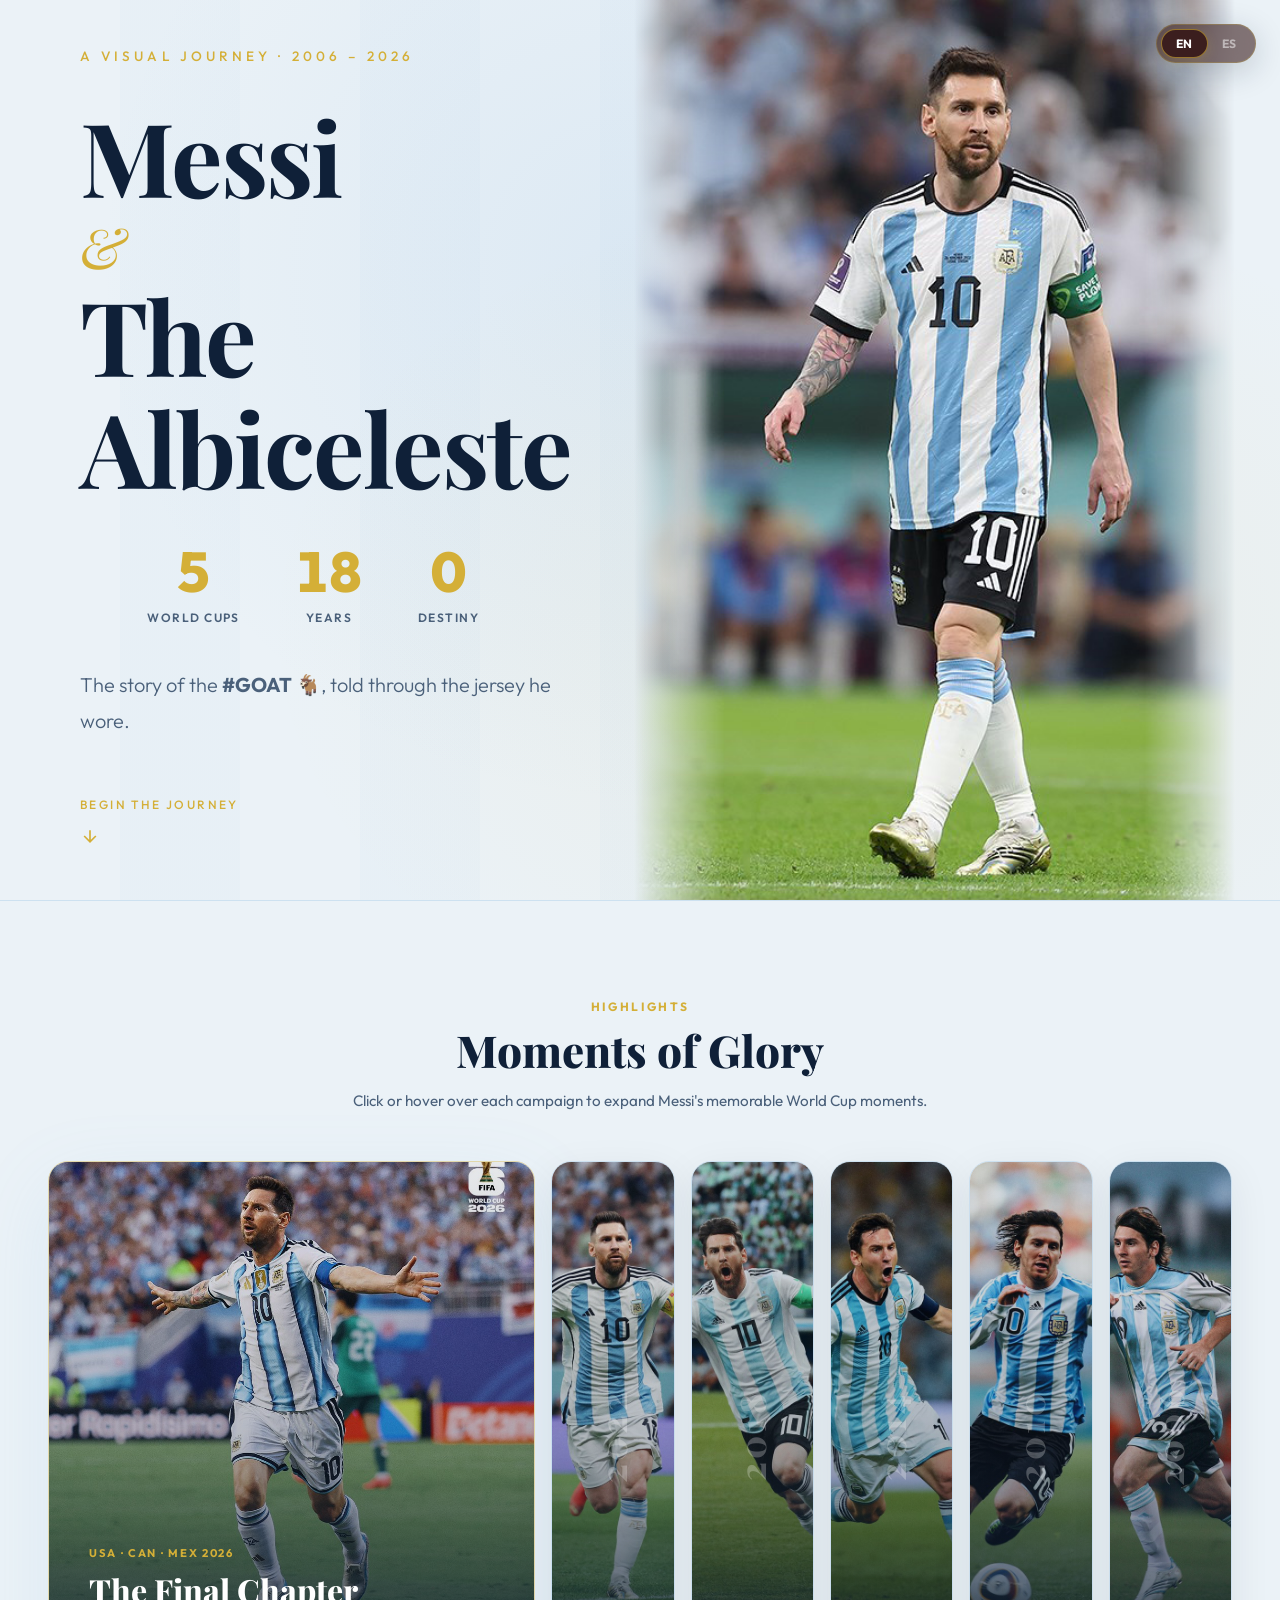
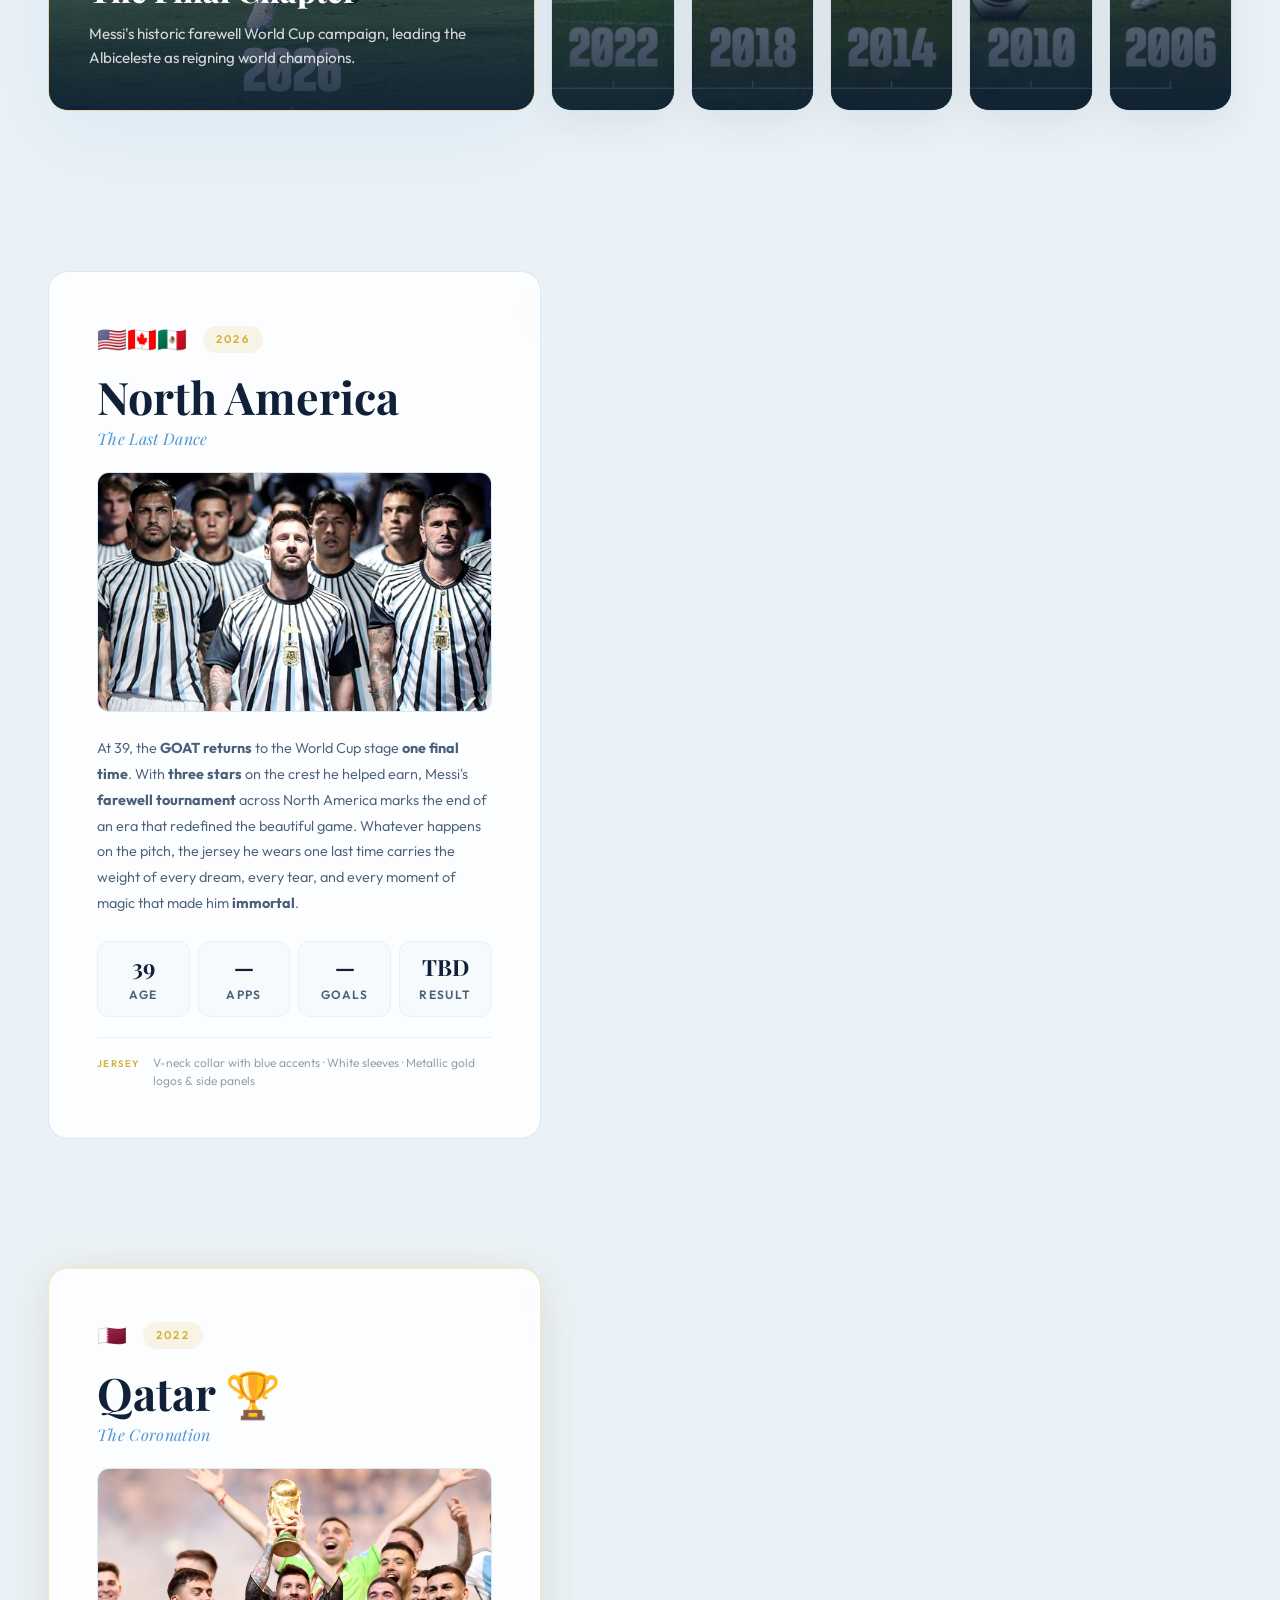
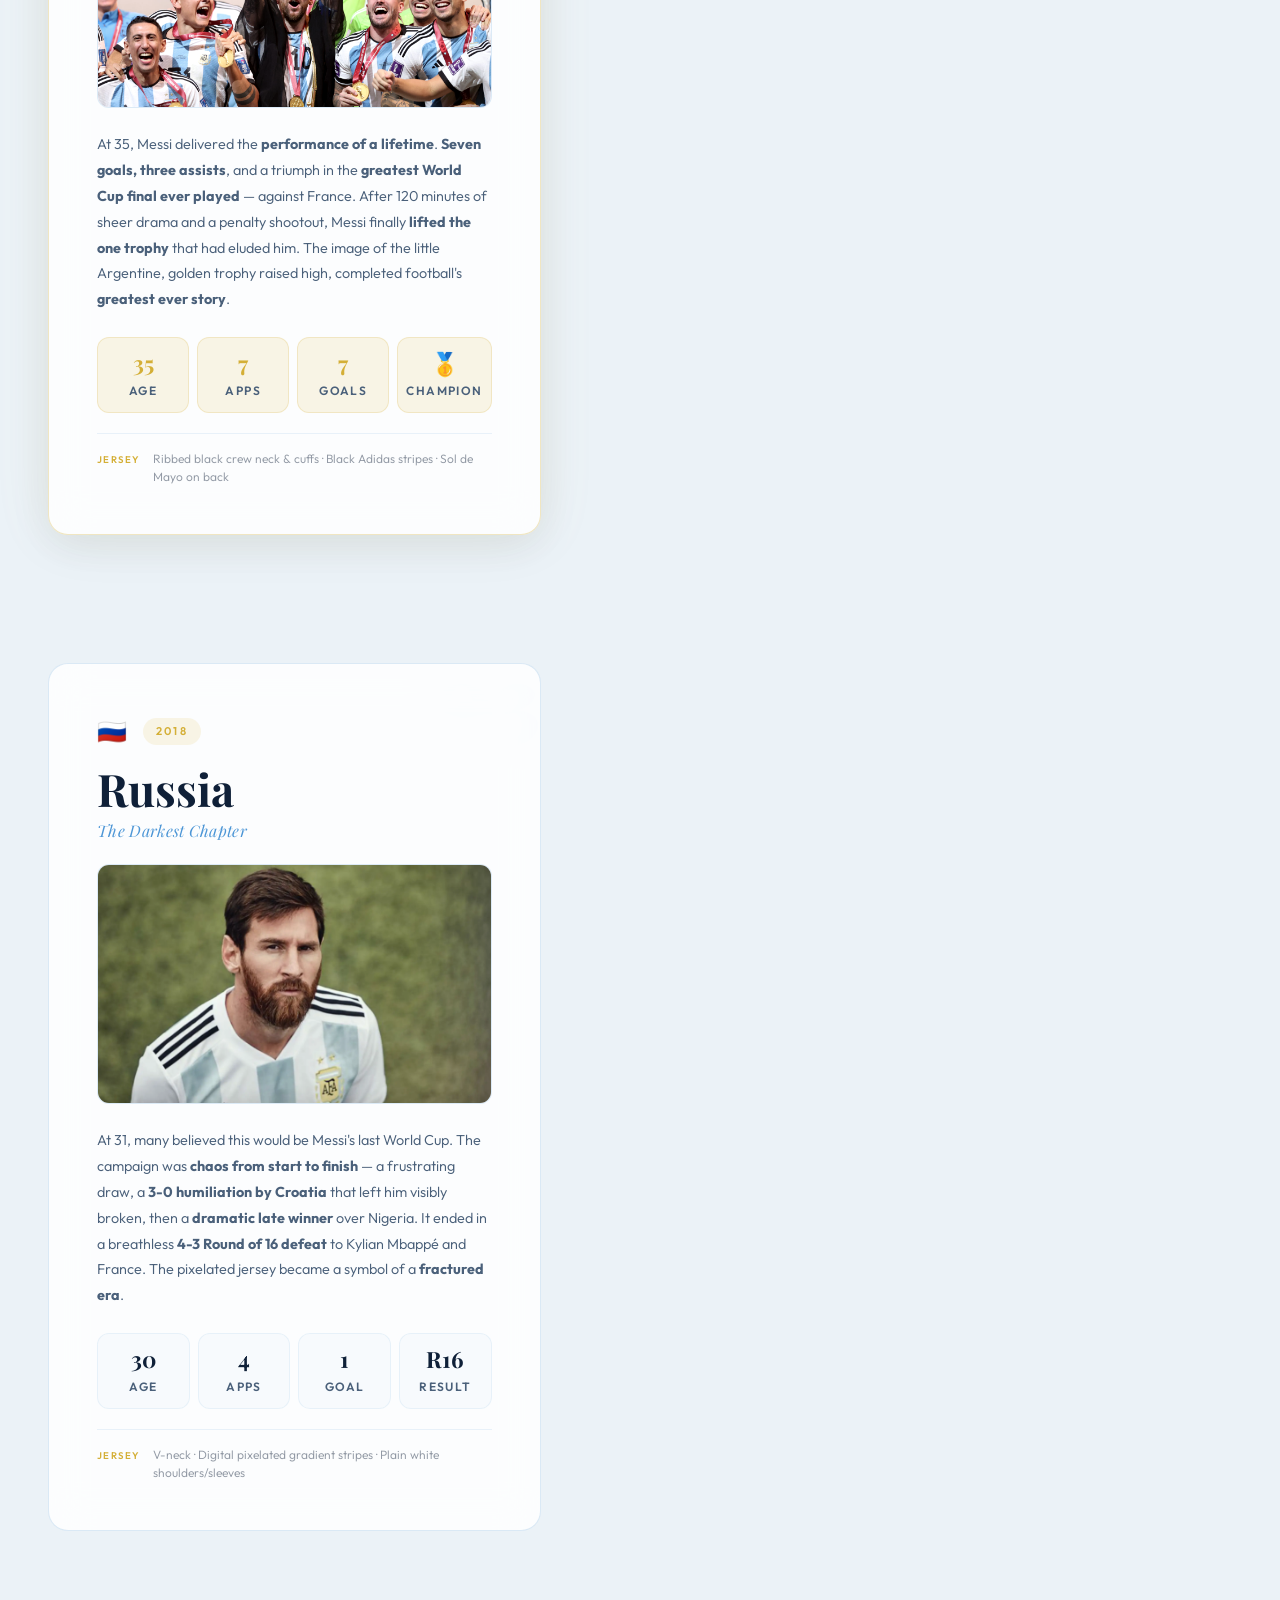
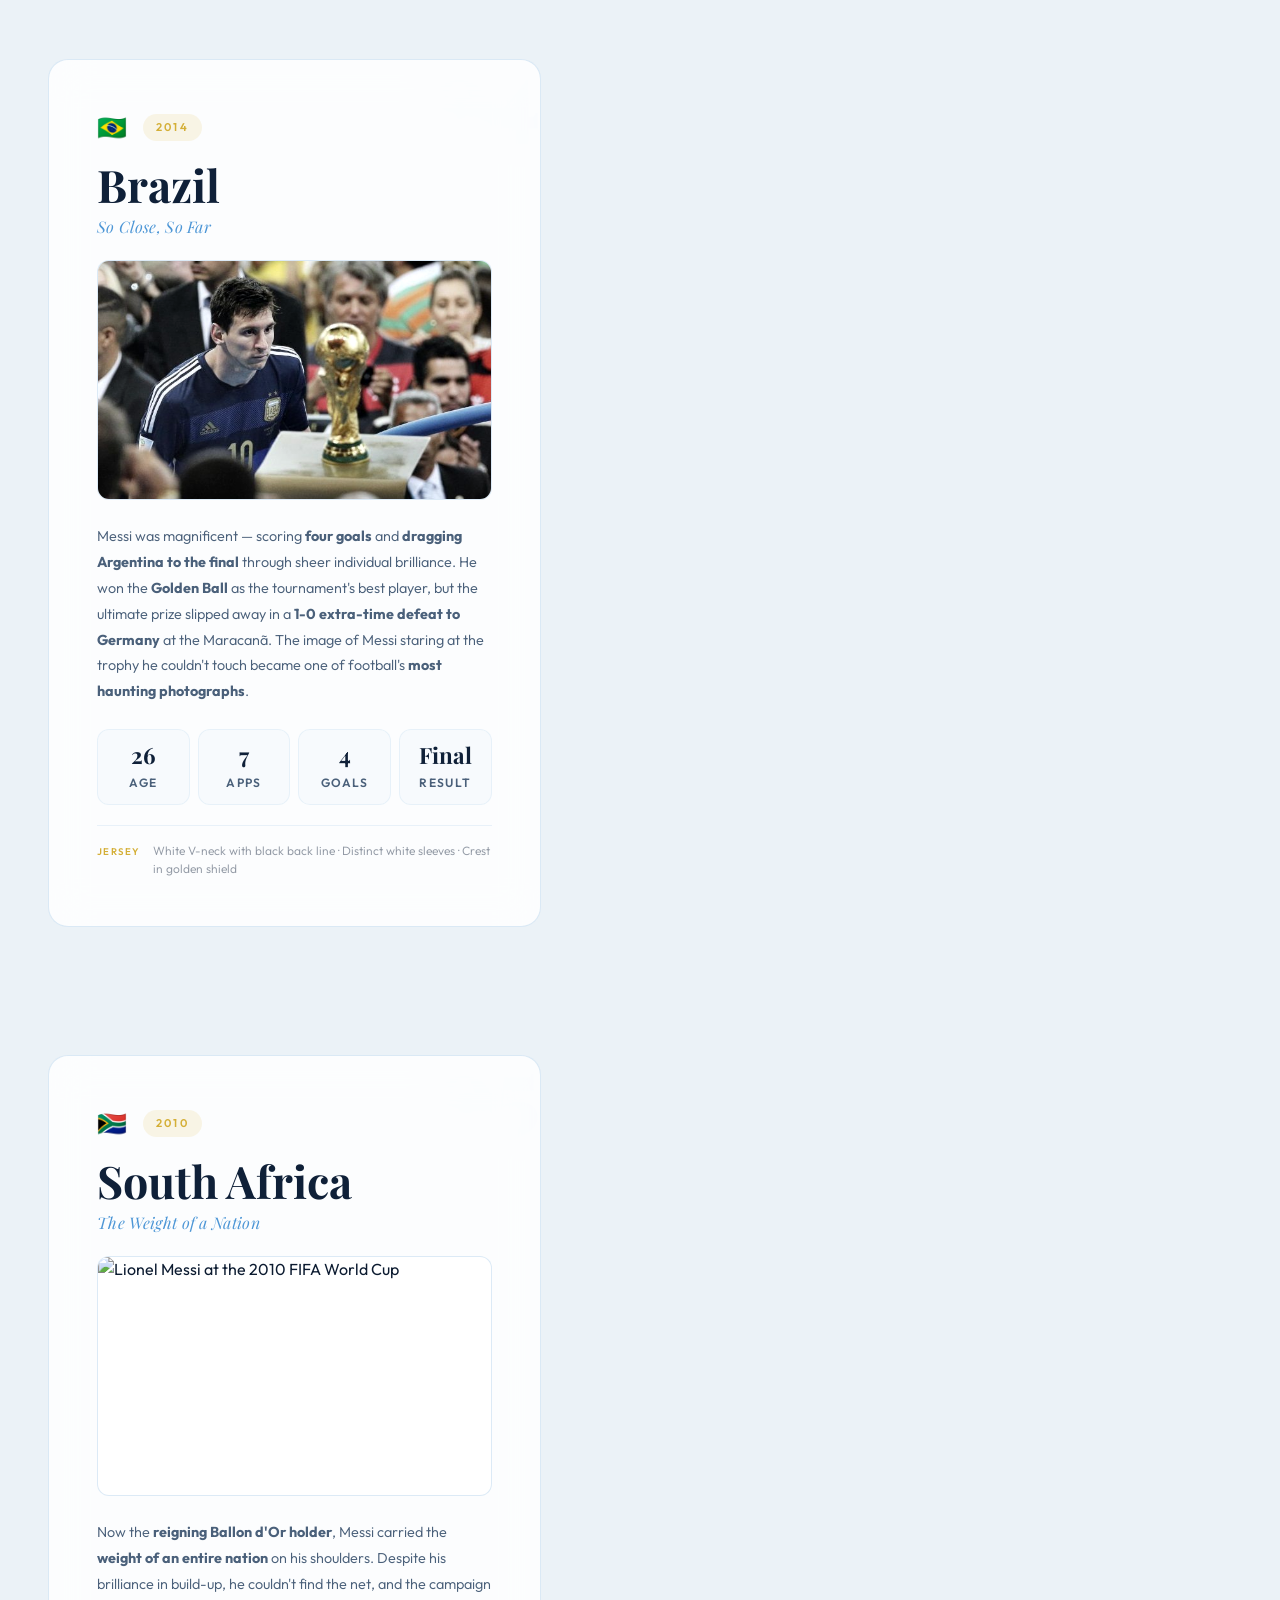
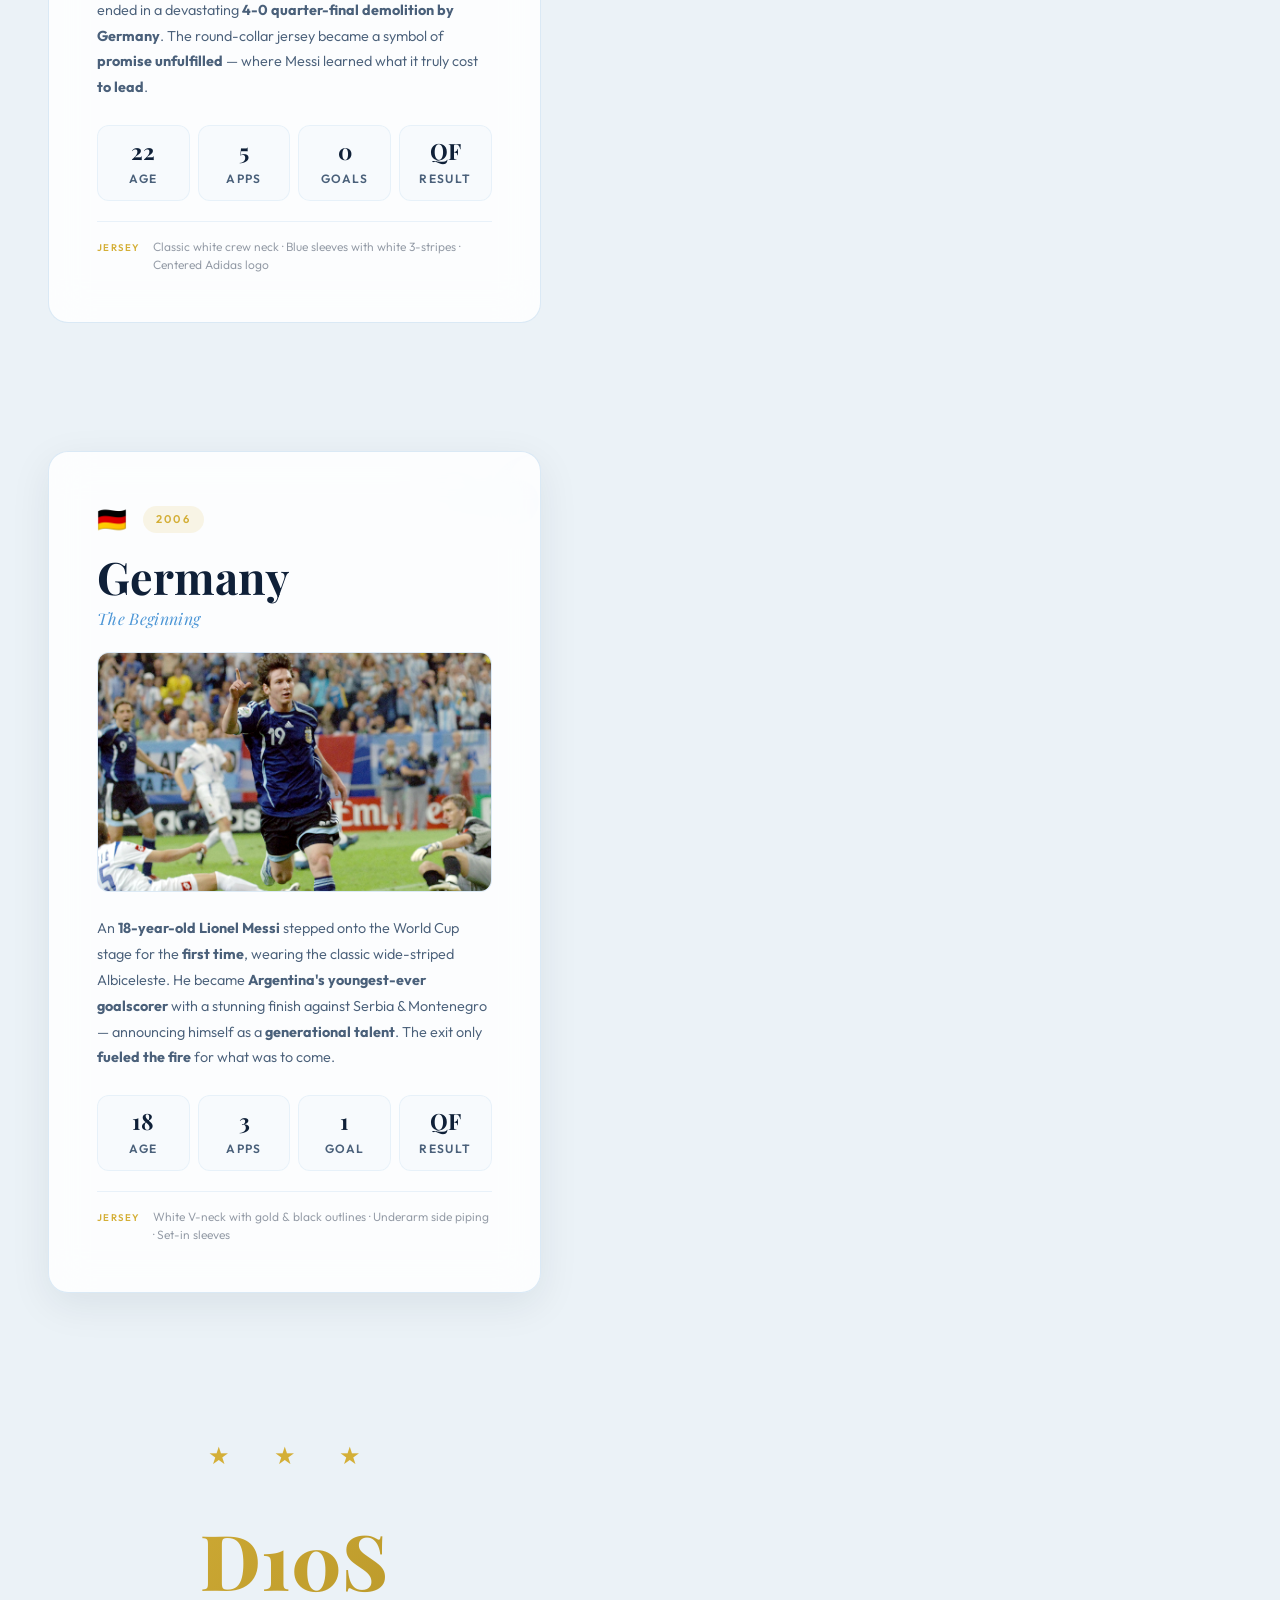
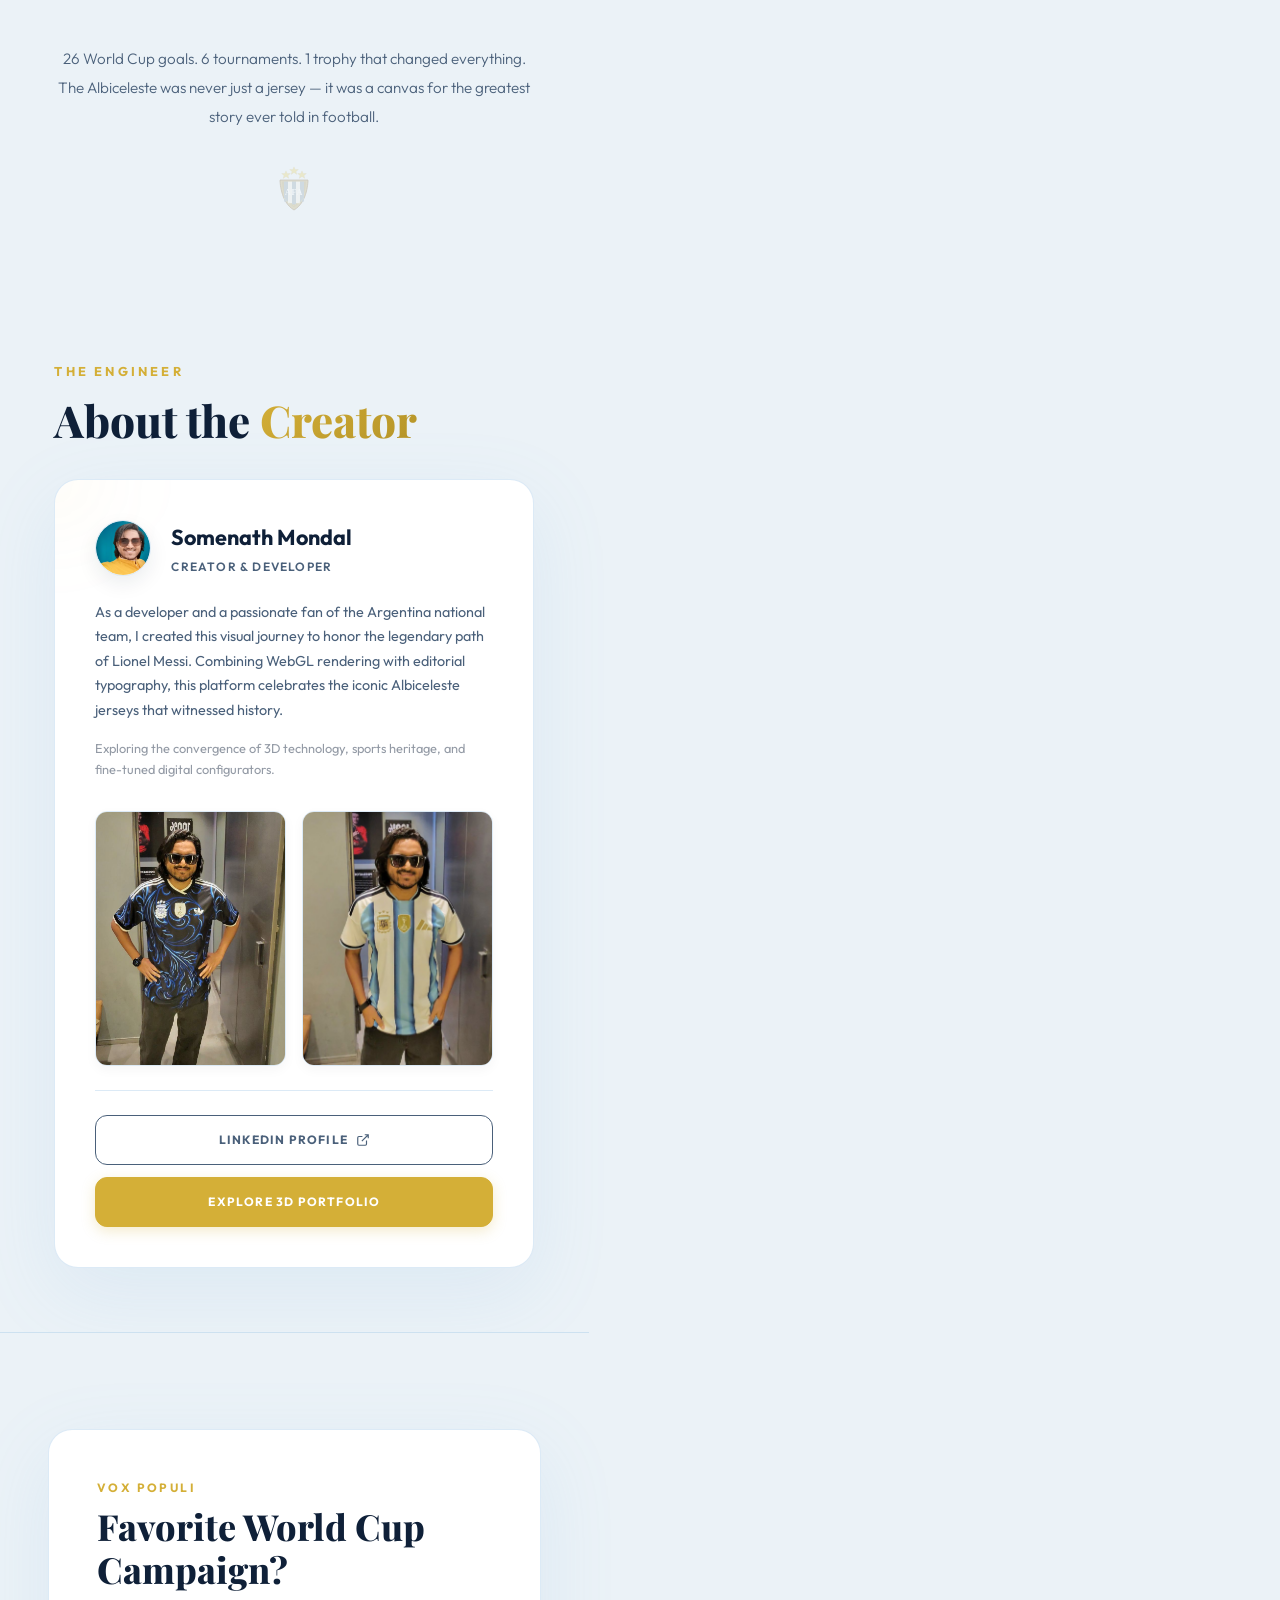
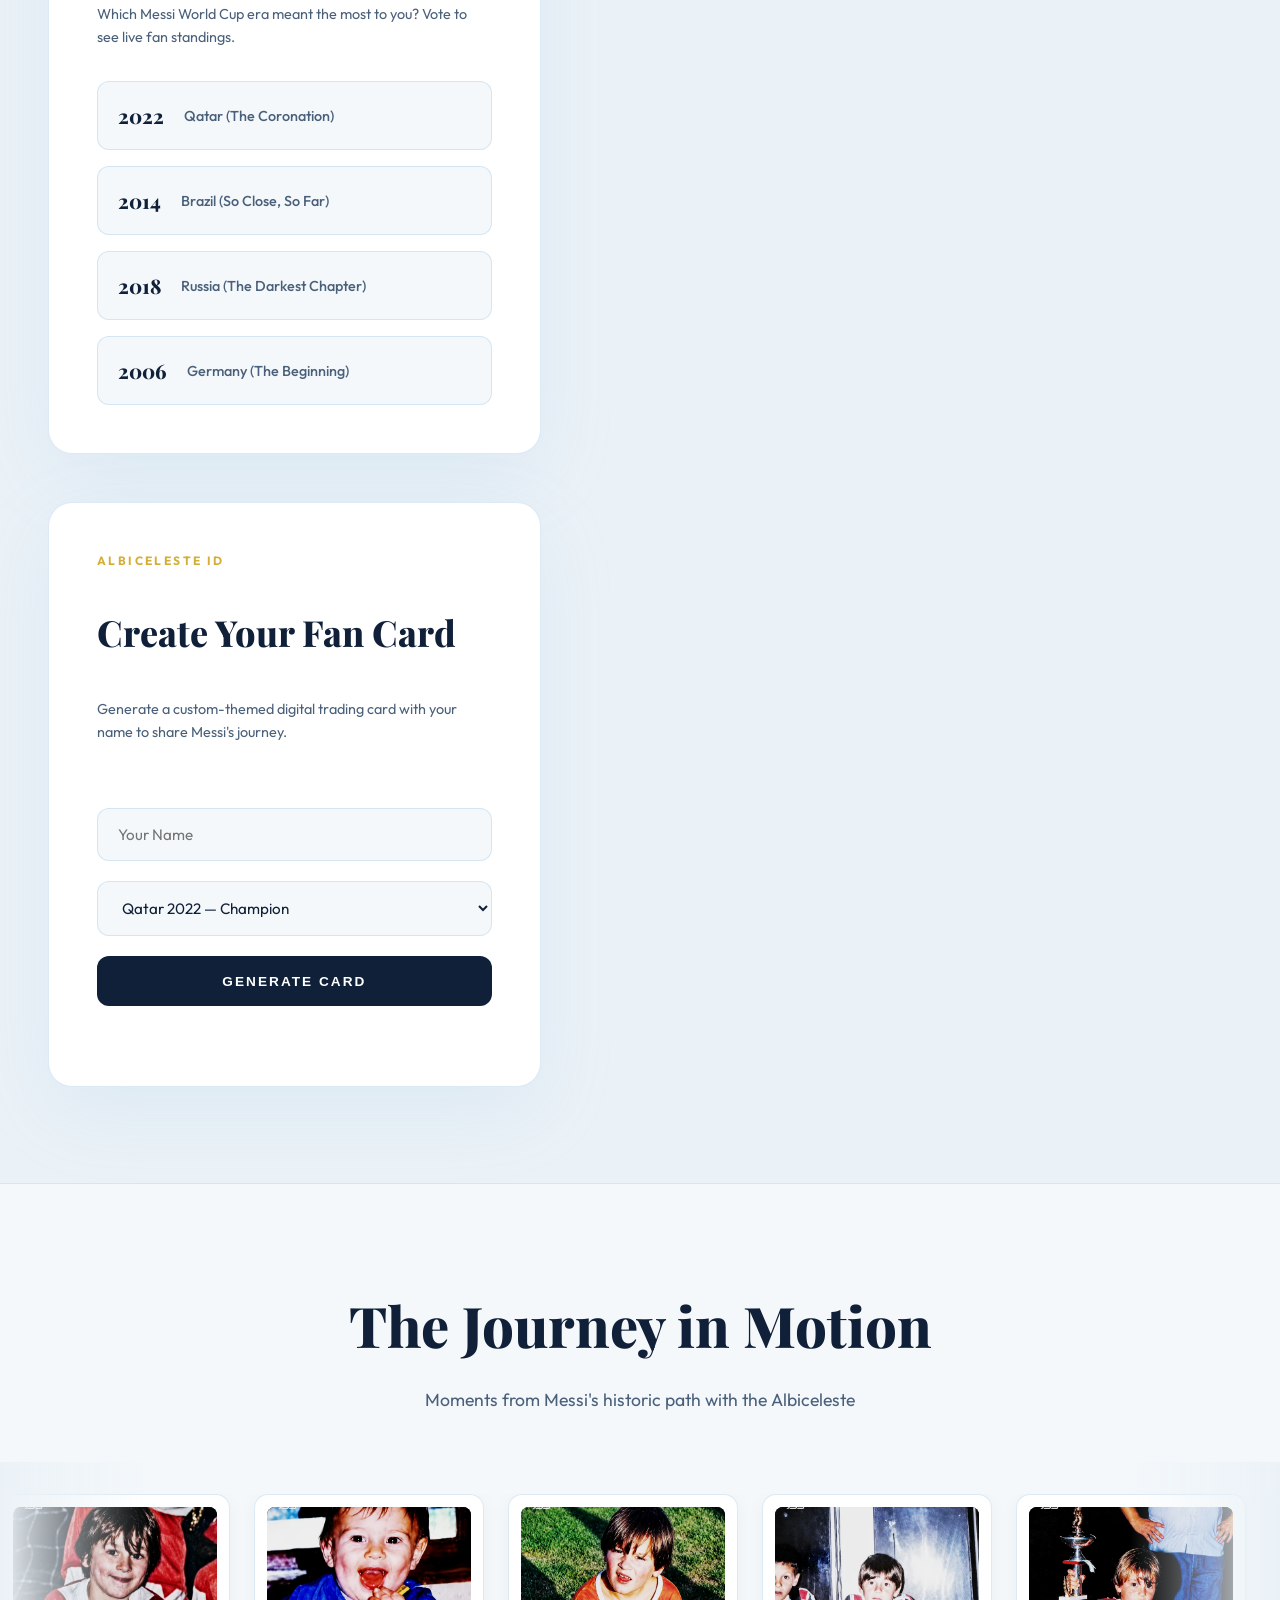
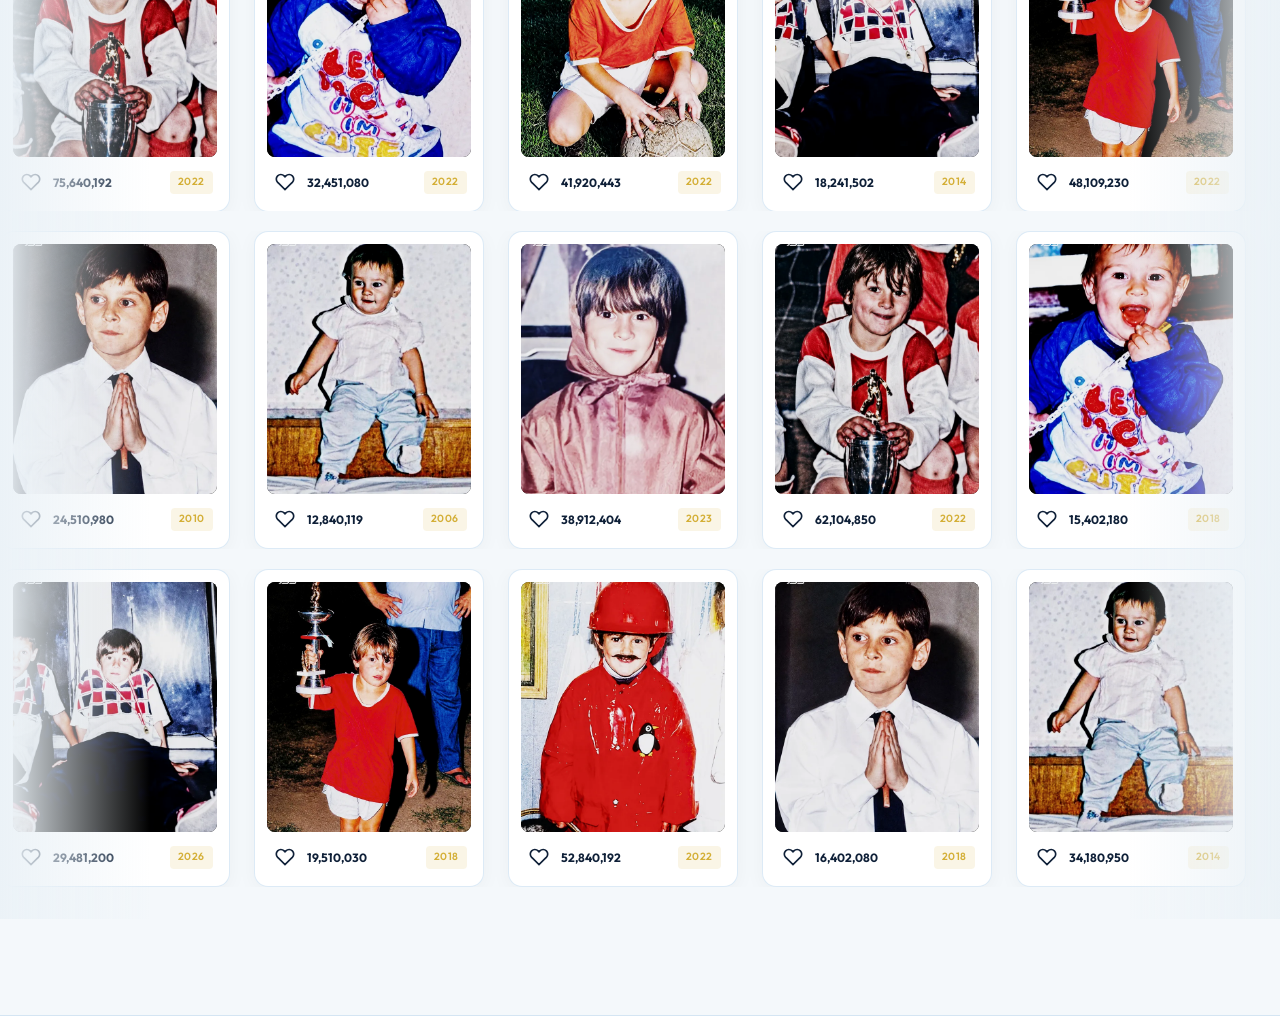
==== commit ca24f9e0: "feat: use local optimized reels images in Journey in Motion section" ====
--- a/index.html
+++ b/index.html
@@ -668,7 +668,7 @@
           <!-- Card 1: 2022 Coronation -->
           <div class="hero-reel-card" data-card-id="1" data-likes="75640192" data-year="2022">
             <div class="hero-reel-img-container">
-              <img src="data:image/svg+xml,%3Csvg xmlns='http://www.w3.org/2000/svg' viewBox='0 0 1 1'%3E%3C/svg%3E" data-src="https://upload.wikimedia.org/wikipedia/commons/c/ce/Lionel-Messi-Argentina-2022-FIFA-World-Cup.jpg" alt="Lionel Messi holding the World Cup trophy" loading="lazy">
+              <img src="data:image/svg+xml,%3Csvg xmlns='http://www.w3.org/2000/svg' viewBox='0 0 1 1'%3E%3C/svg%3E" data-src="images/reels/reel-1.webp" alt="Lionel Messi holding the World Cup trophy" loading="lazy">
               <div class="double-tap-heart">
                 <svg viewBox="0 0 24 24" fill="currentColor"><path d="M12 21.35l-1.45-1.32C5.4 15.36 2 12.28 2 8.5 2 5.42 4.42 3 7.5 3c1.74 0 3.41.81 4.5 2.09C13.09 3.81 14.76 3 16.5 3 19.58 3 22 5.42 22 8.5c0 3.78-3.4 6.86-8.55 11.54L12 21.35z"/></svg>
               </div>
@@ -685,7 +685,7 @@
           <!-- Card 2: 2022 Mexico Celebration -->
           <div class="hero-reel-card" data-card-id="2" data-likes="32451080" data-year="2022">
             <div class="hero-reel-img-container">
-              <img src="data:image/svg+xml,%3Csvg xmlns='http://www.w3.org/2000/svg' viewBox='0 0 1 1'%3E%3C/svg%3E" data-src="https://upload.wikimedia.org/wikipedia/commons/5/5d/Argentina_vs_mexico_messi_celebra_con_tribuna.jpg" alt="Lionel Messi celebrating in front of Argentine fans" loading="lazy">
+              <img src="data:image/svg+xml,%3Csvg xmlns='http://www.w3.org/2000/svg' viewBox='0 0 1 1'%3E%3C/svg%3E" data-src="images/reels/reel-2.webp" alt="Lionel Messi celebrating in front of Argentine fans" loading="lazy">
               <div class="double-tap-heart">
                 <svg viewBox="0 0 24 24" fill="currentColor"><path d="M12 21.35l-1.45-1.32C5.4 15.36 2 12.28 2 8.5 2 5.42 4.42 3 7.5 3c1.74 0 3.41.81 4.5 2.09C13.09 3.81 14.76 3 16.5 3 19.58 3 22 5.42 22 8.5c0 3.78-3.4 6.86-8.55 11.54L12 21.35z"/></svg>
               </div>
@@ -702,7 +702,7 @@
           <!-- Card 3: Obelisco Victory Parade -->
           <div class="hero-reel-card" data-card-id="3" data-likes="41920443" data-year="2022">
             <div class="hero-reel-img-container">
-              <img src="data:image/svg+xml,%3Csvg xmlns='http://www.w3.org/2000/svg' viewBox='0 0 1 1'%3E%3C/svg%3E" data-src="https://upload.wikimedia.org/wikipedia/commons/0/07/Fiesta_en_el_Obelisco.jpg" alt="Obelisco celebrations in Buenos Aires" loading="lazy">
+              <img src="data:image/svg+xml,%3Csvg xmlns='http://www.w3.org/2000/svg' viewBox='0 0 1 1'%3E%3C/svg%3E" data-src="images/reels/reel-3.webp" alt="Obelisco celebrations in Buenos Aires" loading="lazy">
               <div class="double-tap-heart">
                 <svg viewBox="0 0 24 24" fill="currentColor"><path d="M12 21.35l-1.45-1.32C5.4 15.36 2 12.28 2 8.5 2 5.42 4.42 3 7.5 3c1.74 0 3.41.81 4.5 2.09C13.09 3.81 14.76 3 16.5 3 19.58 3 22 5.42 22 8.5c0 3.78-3.4 6.86-8.55 11.54L12 21.35z"/></svg>
               </div>
@@ -719,7 +719,7 @@
           <!-- Card 4: 2014 Iran Celebration -->
           <div class="hero-reel-card" data-card-id="4" data-likes="18241502" data-year="2014">
             <div class="hero-reel-img-container">
-              <img src="data:image/svg+xml,%3Csvg xmlns='http://www.w3.org/2000/svg' viewBox='0 0 1 1'%3E%3C/svg%3E" data-src="https://upload.wikimedia.org/wikipedia/commons/6/63/Lionel_Messi_celebrating_after_scoring_a_goal_against_Iran_at_the_2014_FIFA_World_Cup.jpg" alt="Lionel Messi celebrating against Iran in 2014" loading="lazy">
+              <img src="data:image/svg+xml,%3Csvg xmlns='http://www.w3.org/2000/svg' viewBox='0 0 1 1'%3E%3C/svg%3E" data-src="images/reels/reel-4.webp" alt="Lionel Messi celebrating against Iran in 2014" loading="lazy">
               <div class="double-tap-heart">
                 <svg viewBox="0 0 24 24" fill="currentColor"><path d="M12 21.35l-1.45-1.32C5.4 15.36 2 12.28 2 8.5 2 5.42 4.42 3 7.5 3c1.74 0 3.41.81 4.5 2.09C13.09 3.81 14.76 3 16.5 3 19.58 3 22 5.42 22 8.5c0 3.78-3.4 6.86-8.55 11.54L12 21.35z"/></svg>
               </div>
@@ -736,7 +736,7 @@
           <!-- Card 5: 2022 World Cup Playing -->
           <div class="hero-reel-card" data-card-id="5" data-likes="48109230" data-year="2022">
             <div class="hero-reel-img-container">
-              <img src="data:image/svg+xml,%3Csvg xmlns='http://www.w3.org/2000/svg' viewBox='0 0 1 1'%3E%3C/svg%3E" data-src="https://upload.wikimedia.org/wikipedia/commons/5/52/Lionel_Messi_playing_in_Argentina_2022_FIFA_World_Cup.jpg" alt="Lionel Messi playing at the 2022 World Cup" loading="lazy">
+              <img src="data:image/svg+xml,%3Csvg xmlns='http://www.w3.org/2000/svg' viewBox='0 0 1 1'%3E%3C/svg%3E" data-src="images/reels/reel-5.webp" alt="Lionel Messi playing at the 2022 World Cup" loading="lazy">
               <div class="double-tap-heart">
                 <svg viewBox="0 0 24 24" fill="currentColor"><path d="M12 21.35l-1.45-1.32C5.4 15.36 2 12.28 2 8.5 2 5.42 4.42 3 7.5 3c1.74 0 3.41.81 4.5 2.09C13.09 3.81 14.76 3 16.5 3 19.58 3 22 5.42 22 8.5c0 3.78-3.4 6.86-8.55 11.54L12 21.35z"/></svg>
               </div>
@@ -753,7 +753,7 @@
           <!-- Card 6: 2018 Nigeria Match Celebration -->
           <div class="hero-reel-card" data-card-id="6" data-likes="22410950" data-year="2018">
             <div class="hero-reel-img-container">
-              <img src="data:image/svg+xml,%3Csvg xmlns='http://www.w3.org/2000/svg' viewBox='0 0 1 1'%3E%3C/svg%3E" data-src="https://upload.wikimedia.org/wikipedia/commons/c/c1/Lionel_Messi_20180626.jpg" alt="Lionel Messi celebrating in 2018" loading="lazy">
+              <img src="data:image/svg+xml,%3Csvg xmlns='http://www.w3.org/2000/svg' viewBox='0 0 1 1'%3E%3C/svg%3E" data-src="images/reels/reel-6.webp" alt="Lionel Messi celebrating in 2018" loading="lazy">
               <div class="double-tap-heart">
                 <svg viewBox="0 0 24 24" fill="currentColor"><path d="M12 21.35l-1.45-1.32C5.4 15.36 2 12.28 2 8.5 2 5.42 4.42 3 7.5 3c1.74 0 3.41.81 4.5 2.09C13.09 3.81 14.76 3 16.5 3 19.58 3 22 5.42 22 8.5c0 3.78-3.4 6.86-8.55 11.54L12 21.35z"/></svg>
               </div>
@@ -775,7 +775,7 @@
           <!-- Card 7: 2010 Messi & Maradona -->
           <div class="hero-reel-card" data-card-id="7" data-likes="24510980" data-year="2010">
             <div class="hero-reel-img-container">
-              <img src="data:image/svg+xml,%3Csvg xmlns='http://www.w3.org/2000/svg' viewBox='0 0 1 1'%3E%3C/svg%3E" data-src="https://upload.wikimedia.org/wikipedia/commons/3/3b/Messi_Maradona.jpg" alt="Lionel Messi and Diego Maradona" loading="lazy">
+              <img src="data:image/svg+xml,%3Csvg xmlns='http://www.w3.org/2000/svg' viewBox='0 0 1 1'%3E%3C/svg%3E" data-src="images/reels/reel-7.webp" alt="Lionel Messi and Diego Maradona" loading="lazy">
               <div class="double-tap-heart">
                 <svg viewBox="0 0 24 24" fill="currentColor"><path d="M12 21.35l-1.45-1.32C5.4 15.36 2 12.28 2 8.5 2 5.42 4.42 3 7.5 3c1.74 0 3.41.81 4.5 2.09C13.09 3.81 14.76 3 16.5 3 19.58 3 22 5.42 22 8.5c0 3.78-3.4 6.86-8.55 11.54L12 21.35z"/></svg>
               </div>
@@ -792,7 +792,7 @@
           <!-- Card 8: 2007 Copa America -->
           <div class="hero-reel-card" data-card-id="8" data-likes="12840119" data-year="2006">
             <div class="hero-reel-img-container">
-              <img src="data:image/svg+xml,%3Csvg xmlns='http://www.w3.org/2000/svg' viewBox='0 0 1 1'%3E%3C/svg%3E" data-src="https://upload.wikimedia.org/wikipedia/commons/b/b0/Messi_in_Copa_America_2007_%28Cropped%29.jpg" alt="Young Lionel Messi playing for Argentina" loading="lazy">
+              <img src="data:image/svg+xml,%3Csvg xmlns='http://www.w3.org/2000/svg' viewBox='0 0 1 1'%3E%3C/svg%3E" data-src="images/reels/reel-8.webp" alt="Young Lionel Messi playing for Argentina" loading="lazy">
               <div class="double-tap-heart">
                 <svg viewBox="0 0 24 24" fill="currentColor"><path d="M12 21.35l-1.45-1.32C5.4 15.36 2 12.28 2 8.5 2 5.42 4.42 3 7.5 3c1.74 0 3.41.81 4.5 2.09C13.09 3.81 14.76 3 16.5 3 19.58 3 22 5.42 22 8.5c0 3.78-3.4 6.86-8.55 11.54L12 21.35z"/></svg>
               </div>
@@ -809,7 +809,7 @@
           <!-- Card 9: Ballon d'Or VIII -->
           <div class="hero-reel-card" data-card-id="9" data-likes="38912404" data-year="2023">
             <div class="hero-reel-img-container">
-              <img src="data:image/svg+xml,%3Csvg xmlns='http://www.w3.org/2000/svg' viewBox='0 0 1 1'%3E%3C/svg%3E" data-src="https://upload.wikimedia.org/wikipedia/commons/c/cd/Lionel_MESSI_Florent_TORCHUT.jpg" alt="Lionel Messi holding his eighth Ballon d'Or" loading="lazy">
+              <img src="data:image/svg+xml,%3Csvg xmlns='http://www.w3.org/2000/svg' viewBox='0 0 1 1'%3E%3C/svg%3E" data-src="images/reels/reel-9.webp" alt="Lionel Messi holding his eighth Ballon d'Or" loading="lazy">
               <div class="double-tap-heart">
                 <svg viewBox="0 0 24 24" fill="currentColor"><path d="M12 21.35l-1.45-1.32C5.4 15.36 2 12.28 2 8.5 2 5.42 4.42 3 7.5 3c1.74 0 3.41.81 4.5 2.09C13.09 3.81 14.76 3 16.5 3 19.58 3 22 5.42 22 8.5c0 3.78-3.4 6.86-8.55 11.54L12 21.35z"/></svg>
               </div>
@@ -826,7 +826,7 @@
           <!-- Card 10: 2022 Pointing up celebration -->
           <div class="hero-reel-card" data-card-id="10" data-likes="62104850" data-year="2022">
             <div class="hero-reel-img-container">
-              <img src="data:image/svg+xml,%3Csvg xmlns='http://www.w3.org/2000/svg' viewBox='0 0 1 1'%3E%3C/svg%3E" data-src="https://upload.wikimedia.org/wikipedia/commons/c/c8/Lionel_Messi_WC2022.jpg" alt="Lionel Messi pointing to the sky in celebration" loading="lazy">
+              <img src="data:image/svg+xml,%3Csvg xmlns='http://www.w3.org/2000/svg' viewBox='0 0 1 1'%3E%3C/svg%3E" data-src="images/reels/reel-1.webp" alt="Lionel Messi pointing to the sky in celebration" loading="lazy">
               <div class="double-tap-heart">
                 <svg viewBox="0 0 24 24" fill="currentColor"><path d="M12 21.35l-1.45-1.32C5.4 15.36 2 12.28 2 8.5 2 5.42 4.42 3 7.5 3c1.74 0 3.41.81 4.5 2.09C13.09 3.81 14.76 3 16.5 3 19.58 3 22 5.42 22 8.5c0 3.78-3.4 6.86-8.55 11.54L12 21.35z"/></svg>
               </div>
@@ -843,7 +843,7 @@
           <!-- Card 11: 2018 Iceland close-up -->
           <div class="hero-reel-card" data-card-id="11" data-likes="15402180" data-year="2018">
             <div class="hero-reel-img-container">
-              <img src="data:image/svg+xml,%3Csvg xmlns='http://www.w3.org/2000/svg' viewBox='0 0 1 1'%3E%3C/svg%3E" data-src="https://upload.wikimedia.org/wikipedia/commons/0/0c/Lionel_Messi_16_June_2018.jpg" alt="Lionel Messi close-up in 2018" loading="lazy">
+              <img src="data:image/svg+xml,%3Csvg xmlns='http://www.w3.org/2000/svg' viewBox='0 0 1 1'%3E%3C/svg%3E" data-src="images/reels/reel-2.webp" alt="Lionel Messi close-up in 2018" loading="lazy">
               <div class="double-tap-heart">
                 <svg viewBox="0 0 24 24" fill="currentColor"><path d="M12 21.35l-1.45-1.32C5.4 15.36 2 12.28 2 8.5 2 5.42 4.42 3 7.5 3c1.74 0 3.41.81 4.5 2.09C13.09 3.81 14.76 3 16.5 3 19.58 3 22 5.42 22 8.5c0 3.78-3.4 6.86-8.55 11.54L12 21.35z"/></svg>
               </div>
@@ -860,7 +860,7 @@
           <!-- Card 12: 2012 Close-up in Argentina jersey -->
           <div class="hero-reel-card" data-card-id="12" data-likes="19840230" data-year="2012">
             <div class="hero-reel-img-container">
-              <img src="data:image/svg+xml,%3Csvg xmlns='http://www.w3.org/2000/svg' viewBox='0 0 1 1'%3E%3C/svg%3E" data-src="https://upload.wikimedia.org/wikipedia/commons/7/7d/Lionel_Andr%C3%A9s_Messi_Cuccittini.jpg" alt="Lionel Messi in Argentina jersey" loading="lazy">
+              <img src="data:image/svg+xml,%3Csvg xmlns='http://www.w3.org/2000/svg' viewBox='0 0 1 1'%3E%3C/svg%3E" data-src="images/reels/reel-3.webp" alt="Lionel Messi in Argentina jersey" loading="lazy">
               <div class="double-tap-heart">
                 <svg viewBox="0 0 24 24" fill="currentColor"><path d="M12 21.35l-1.45-1.32C5.4 15.36 2 12.28 2 8.5 2 5.42 4.42 3 7.5 3c1.74 0 3.41.81 4.5 2.09C13.09 3.81 14.76 3 16.5 3 19.58 3 22 5.42 22 8.5c0 3.78-3.4 6.86-8.55 11.54L12 21.35z"/></svg>
               </div>
@@ -882,7 +882,7 @@
           <!-- Card 13: 2024 Copa America -->
           <div class="hero-reel-card" data-card-id="13" data-likes="29481200" data-year="2026">
             <div class="hero-reel-img-container">
-              <img src="data:image/svg+xml,%3Csvg xmlns='http://www.w3.org/2000/svg' viewBox='0 0 1 1'%3E%3C/svg%3E" data-src="https://upload.wikimedia.org/wikipedia/commons/4/43/Argentina_1-1_Ecuador_-_Copa_Am%C3%A9rica_2024_-_Messi_en_la_tanda_de_penales.jpg" alt="Lionel Messi in Copa America 2024" loading="lazy">
+              <img src="data:image/svg+xml,%3Csvg xmlns='http://www.w3.org/2000/svg' viewBox='0 0 1 1'%3E%3C/svg%3E" data-src="images/reels/reel-4.webp" alt="Lionel Messi in Copa America 2024" loading="lazy">
               <div class="double-tap-heart">
                 <svg viewBox="0 0 24 24" fill="currentColor"><path d="M12 21.35l-1.45-1.32C5.4 15.36 2 12.28 2 8.5 2 5.42 4.42 3 7.5 3c1.74 0 3.41.81 4.5 2.09C13.09 3.81 14.76 3 16.5 3 19.58 3 22 5.42 22 8.5c0 3.78-3.4 6.86-8.55 11.54L12 21.35z"/></svg>
               </div>
@@ -899,7 +899,7 @@
           <!-- Card 14: 2018 Penalty kick vs Iceland -->
           <div class="hero-reel-card" data-card-id="14" data-likes="19510030" data-year="2018">
             <div class="hero-reel-img-container">
-              <img src="data:image/svg+xml,%3Csvg xmlns='http://www.w3.org/2000/svg' viewBox='0 0 1 1'%3E%3C/svg%3E" data-src="https://upload.wikimedia.org/wikipedia/commons/e/e6/FWC_2018_-_Group_D_-_ARG_v_ISL_-_Messi_penalty_kick.jpg" alt="Lionel Messi penalty kick" loading="lazy">
+              <img src="data:image/svg+xml,%3Csvg xmlns='http://www.w3.org/2000/svg' viewBox='0 0 1 1'%3E%3C/svg%3E" data-src="images/reels/reel-5.webp" alt="Lionel Messi penalty kick" loading="lazy">
               <div class="double-tap-heart">
                 <svg viewBox="0 0 24 24" fill="currentColor"><path d="M12 21.35l-1.45-1.32C5.4 15.36 2 12.28 2 8.5 2 5.42 4.42 3 7.5 3c1.74 0 3.41.81 4.5 2.09C13.09 3.81 14.76 3 16.5 3 19.58 3 22 5.42 22 8.5c0 3.78-3.4 6.86-8.55 11.54L12 21.35z"/></svg>
               </div>
@@ -916,7 +916,7 @@
           <!-- Card 15: 2022 Mexico celebration close-up -->
           <div class="hero-reel-card" data-card-id="15" data-likes="52840192" data-year="2022">
             <div class="hero-reel-img-container">
-              <img src="data:image/svg+xml,%3Csvg xmlns='http://www.w3.org/2000/svg' viewBox='0 0 1 1'%3E%3C/svg%3E" data-src="https://upload.wikimedia.org/wikipedia/commons/c/c9/LIONEL_MESSI_-_ARGENTINA_vs._MEXICO_-_FIFA_WORLD_CUP_2022_%28cropped%29.jpg" alt="Lionel Messi celebrating goal against Mexico" loading="lazy">
+              <img src="data:image/svg+xml,%3Csvg xmlns='http://www.w3.org/2000/svg' viewBox='0 0 1 1'%3E%3C/svg%3E" data-src="images/reels/reel-6.webp" alt="Lionel Messi celebrating goal against Mexico" loading="lazy">
               <div class="double-tap-heart">
                 <svg viewBox="0 0 24 24" fill="currentColor"><path d="M12 21.35l-1.45-1.32C5.4 15.36 2 12.28 2 8.5 2 5.42 4.42 3 7.5 3c1.74 0 3.41.81 4.5 2.09C13.09 3.81 14.76 3 16.5 3 19.58 3 22 5.42 22 8.5c0 3.78-3.4 6.86-8.55 11.54L12 21.35z"/></svg>
               </div>
@@ -933,7 +933,7 @@
           <!-- Card 16: 2018 Russia close-up -->
           <div class="hero-reel-card" data-card-id="16" data-likes="16402080" data-year="2018">
             <div class="hero-reel-img-container">
-              <img src="data:image/svg+xml,%3Csvg xmlns='http://www.w3.org/2000/svg' viewBox='0 0 1 1'%3E%3C/svg%3E" data-src="https://upload.wikimedia.org/wikipedia/commons/c/cf/Russia_v_Argentina_-_Lionel_Messi.jpg" alt="Lionel Messi in Russia World Cup" loading="lazy">
+              <img src="data:image/svg+xml,%3Csvg xmlns='http://www.w3.org/2000/svg' viewBox='0 0 1 1'%3E%3C/svg%3E" data-src="images/reels/reel-7.webp" alt="Lionel Messi in Russia World Cup" loading="lazy">
               <div class="double-tap-heart">
                 <svg viewBox="0 0 24 24" fill="currentColor"><path d="M12 21.35l-1.45-1.32C5.4 15.36 2 12.28 2 8.5 2 5.42 4.42 3 7.5 3c1.74 0 3.41.81 4.5 2.09C13.09 3.81 14.76 3 16.5 3 19.58 3 22 5.42 22 8.5c0 3.78-3.4 6.86-8.55 11.54L12 21.35z"/></svg>
               </div>
@@ -950,7 +950,7 @@
           <!-- Card 17: 2014 Heartbreak tears -->
           <div class="hero-reel-card" data-card-id="17" data-likes="34180950" data-year="2014">
             <div class="hero-reel-img-container">
-              <img src="data:image/svg+xml,%3Csvg xmlns='http://www.w3.org/2000/svg' viewBox='0 0 1 1'%3E%3C/svg%3E" data-src="https://upload.wikimedia.org/wikipedia/commons/2/27/Lionel_Messi_in_tears_after_the_final.jpg" alt="Lionel Messi disappointed in 2014 final" loading="lazy">
+              <img src="data:image/svg+xml,%3Csvg xmlns='http://www.w3.org/2000/svg' viewBox='0 0 1 1'%3E%3C/svg%3E" data-src="images/reels/reel-8.webp" alt="Lionel Messi disappointed in 2014 final" loading="lazy">
               <div class="double-tap-heart">
                 <svg viewBox="0 0 24 24" fill="currentColor"><path d="M12 21.35l-1.45-1.32C5.4 15.36 2 12.28 2 8.5 2 5.42 4.42 3 7.5 3c1.74 0 3.41.81 4.5 2.09C13.09 3.81 14.76 3 16.5 3 19.58 3 22 5.42 22 8.5c0 3.78-3.4 6.86-8.55 11.54L12 21.35z"/></svg>
               </div>
@@ -967,7 +967,7 @@
           <!-- Card 18: 2011 Portugal match close-up -->
           <div class="hero-reel-card" data-card-id="18" data-likes="11840290" data-year="2011">
             <div class="hero-reel-img-container">
-              <img src="data:image/svg+xml,%3Csvg xmlns='http://www.w3.org/2000/svg' viewBox='0 0 1 1'%3E%3C/svg%3E" data-src="https://upload.wikimedia.org/wikipedia/commons/6/62/Lionel_Messi_%E2%80%93_Portugal_vs._Argentina%2C_9th_February_2011.jpg" alt="Lionel Messi playing in 2011" loading="lazy">
+              <img src="data:image/svg+xml,%3Csvg xmlns='http://www.w3.org/2000/svg' viewBox='0 0 1 1'%3E%3C/svg%3E" data-src="images/reels/reel-9.webp" alt="Lionel Messi playing in 2011" loading="lazy">
               <div class="double-tap-heart">
                 <svg viewBox="0 0 24 24" fill="currentColor"><path d="M12 21.35l-1.45-1.32C5.4 15.36 2 12.28 2 8.5 2 5.42 4.42 3 7.5 3c1.74 0 3.41.81 4.5 2.09C13.09 3.81 14.76 3 16.5 3 19.58 3 22 5.42 22 8.5c0 3.78-3.4 6.86-8.55 11.54L12 21.35z"/></svg>
               </div>
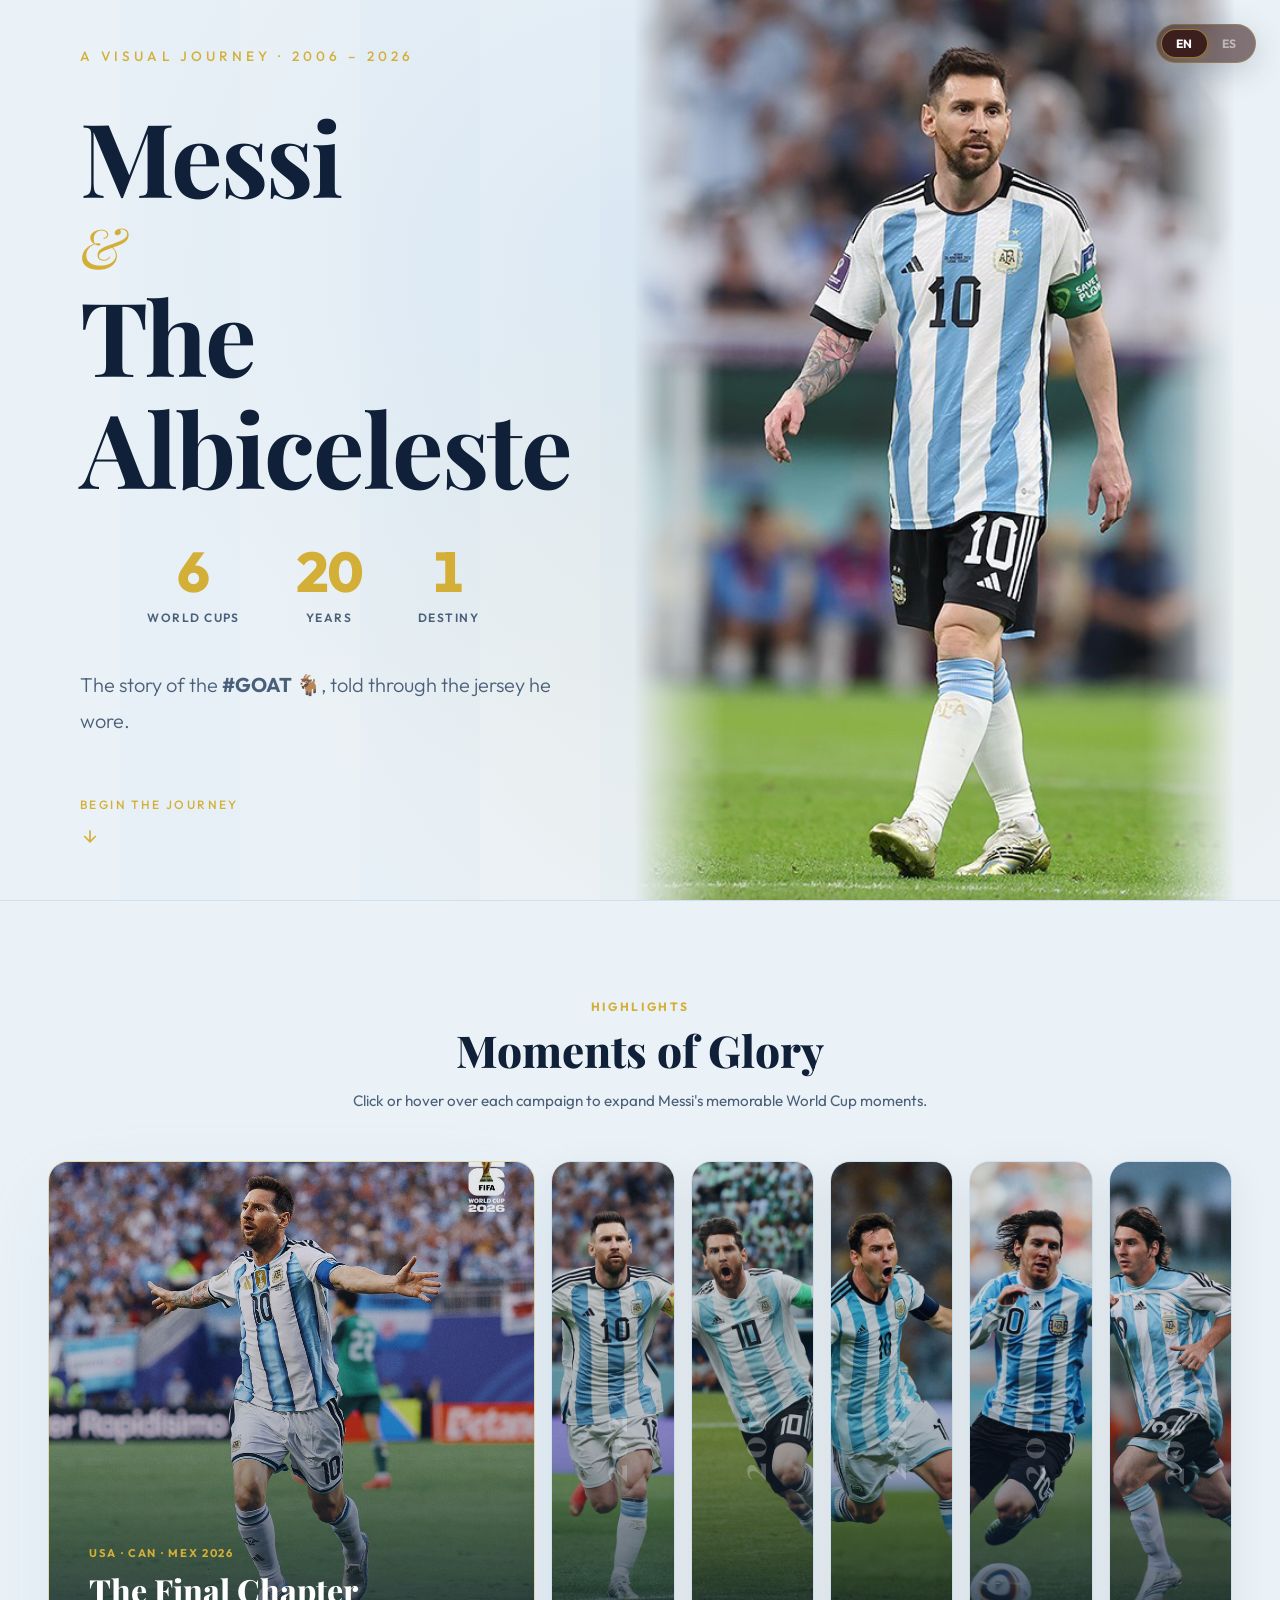
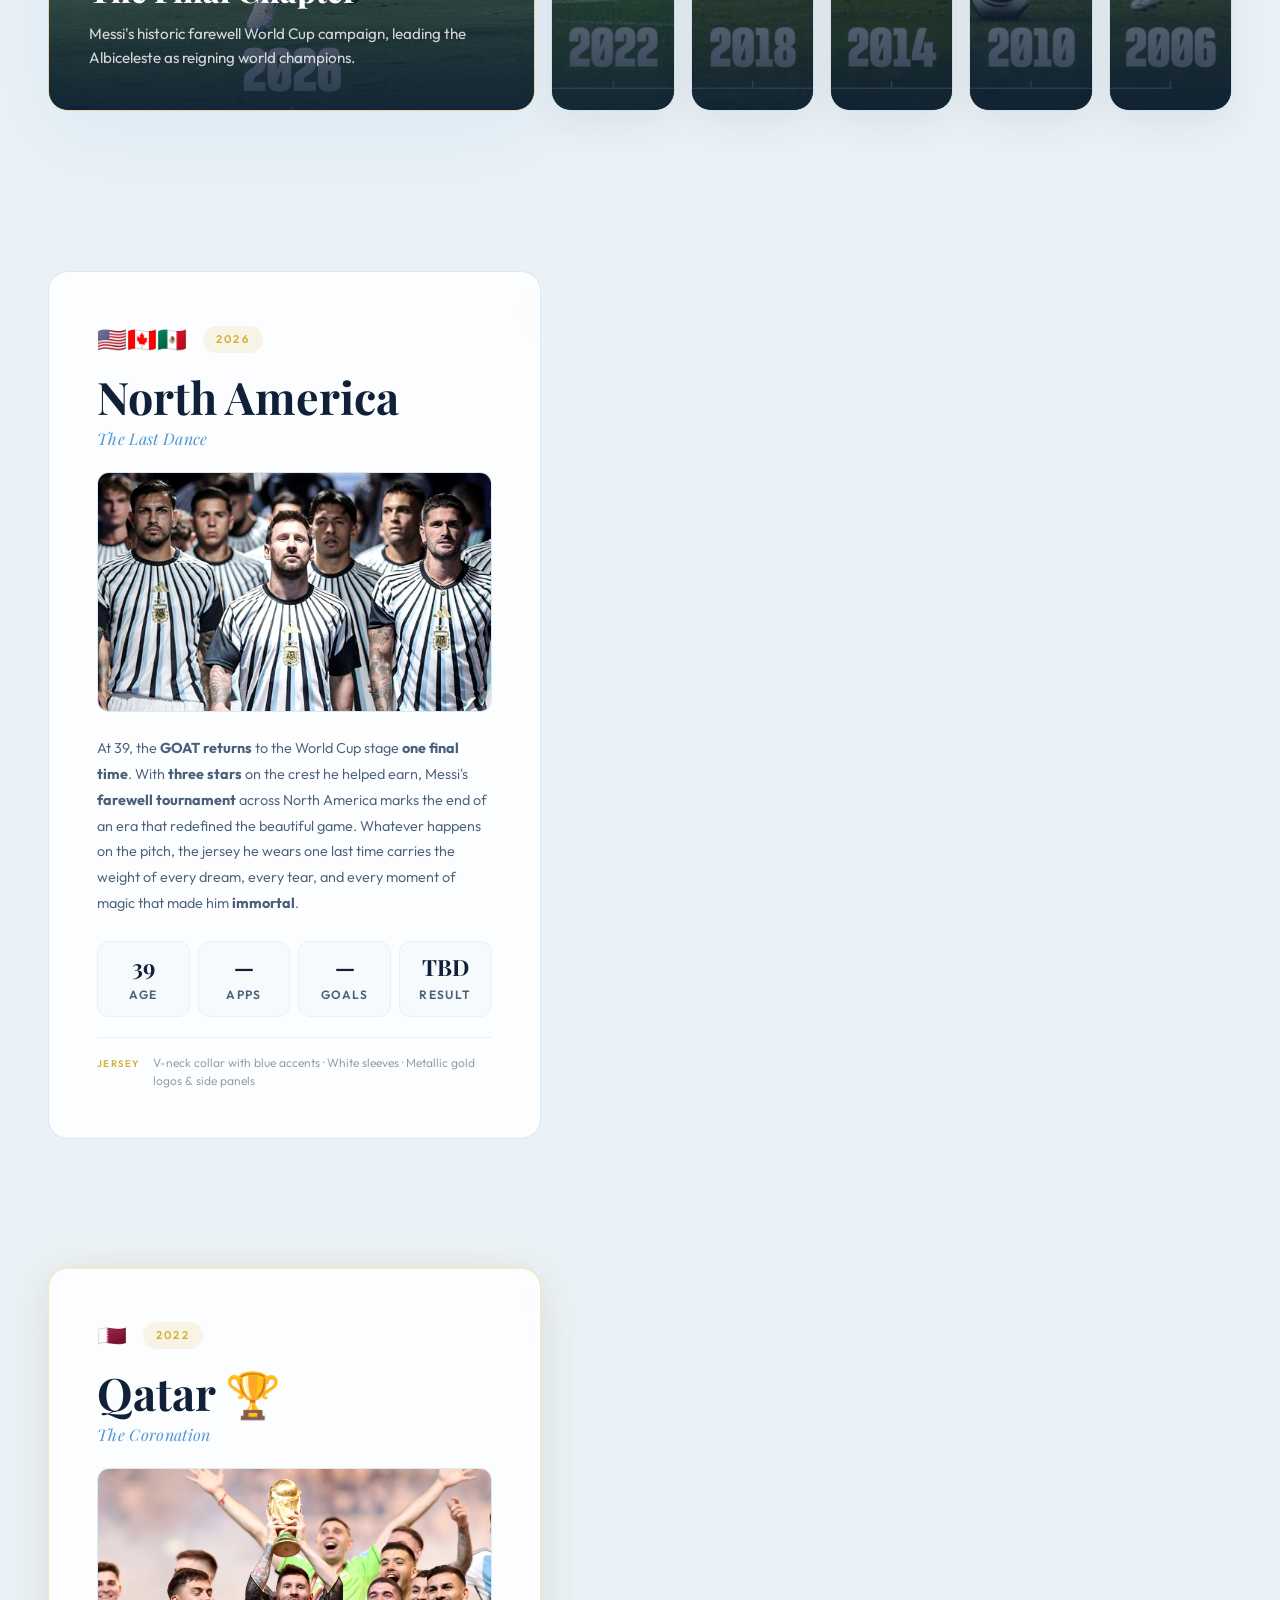
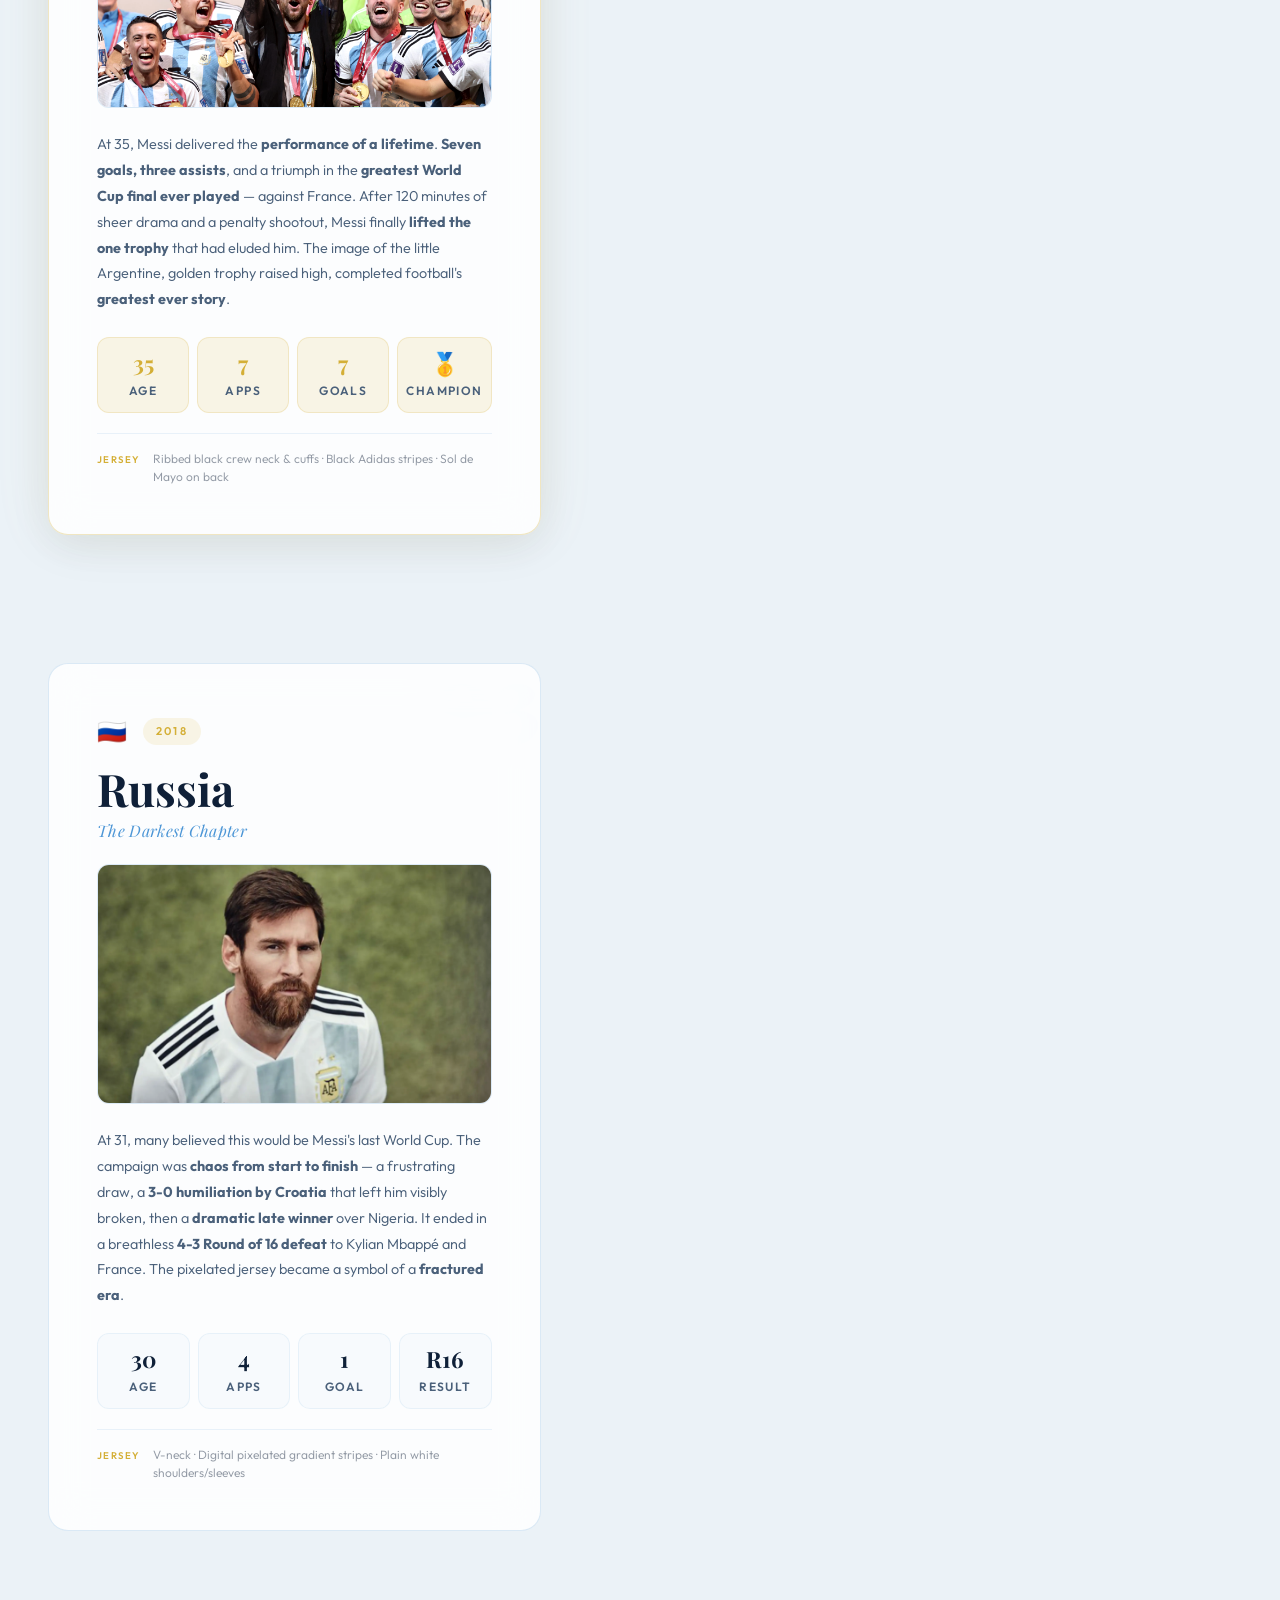
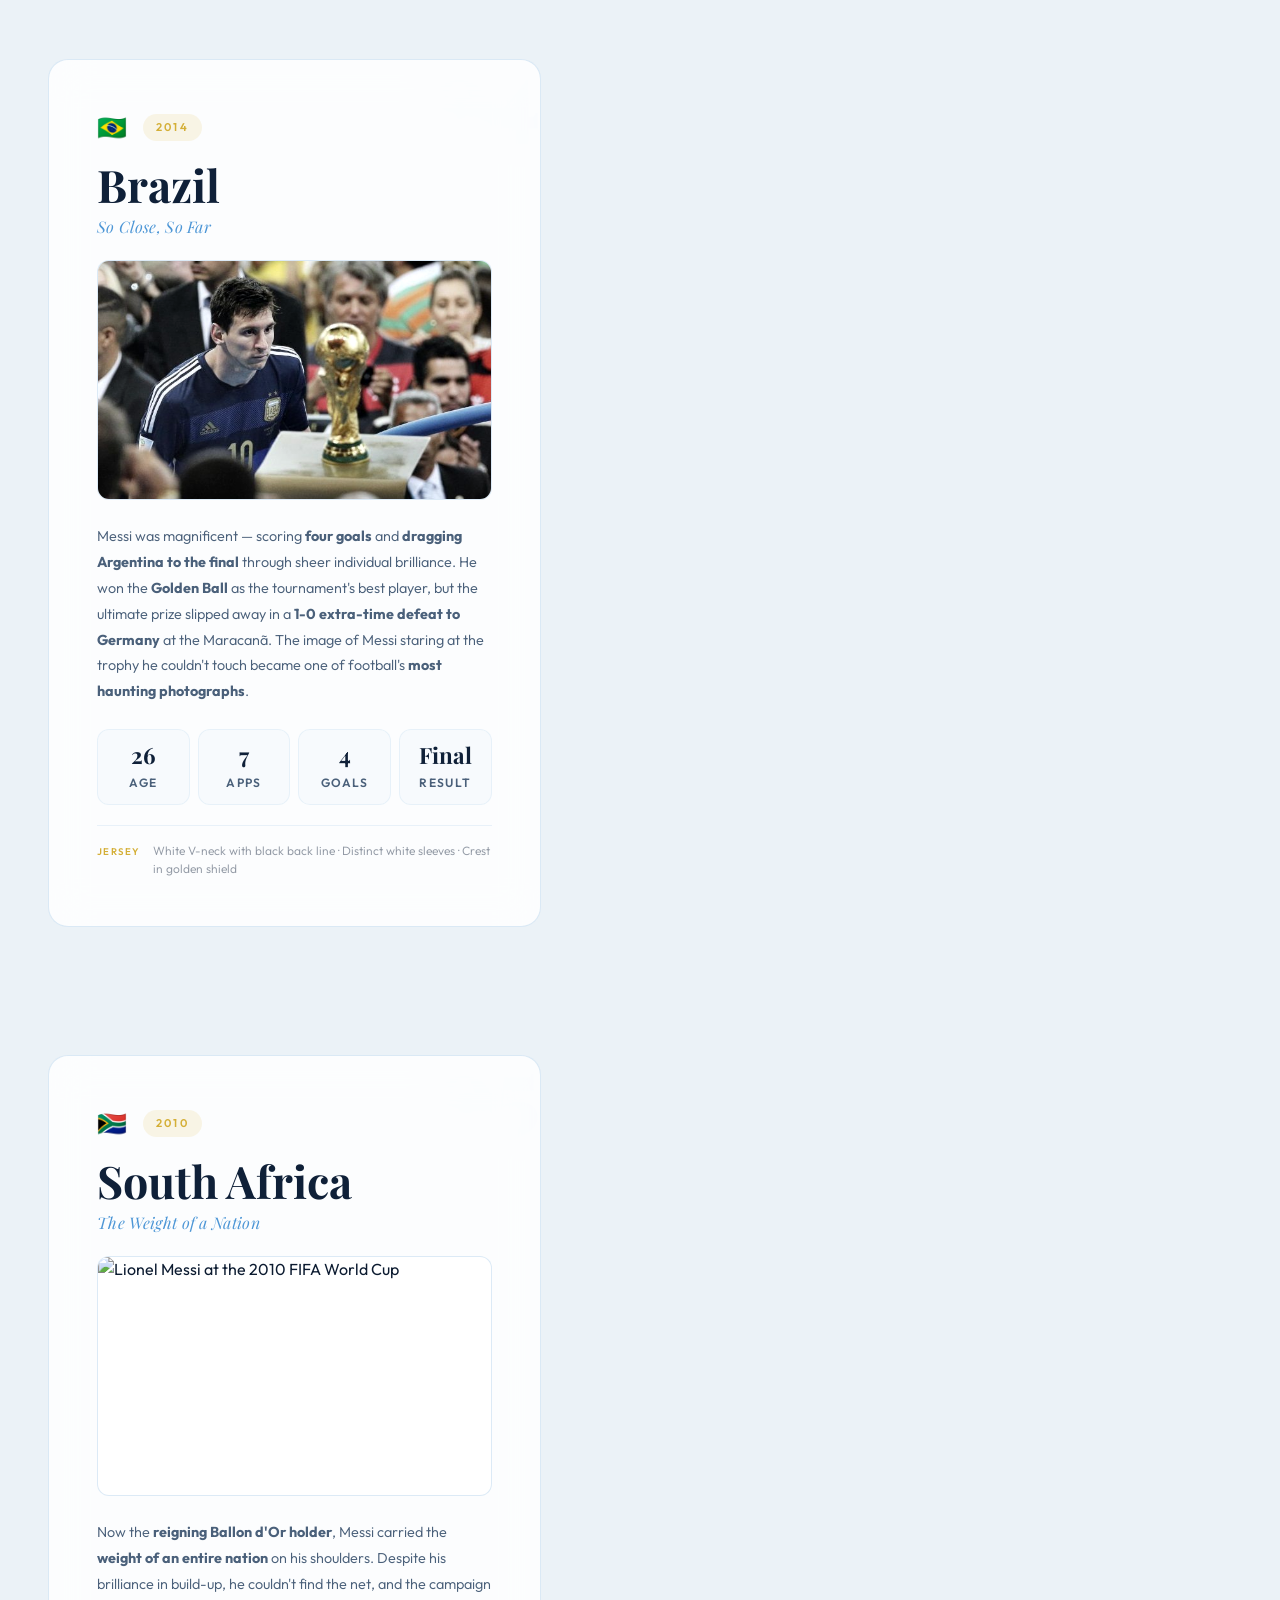
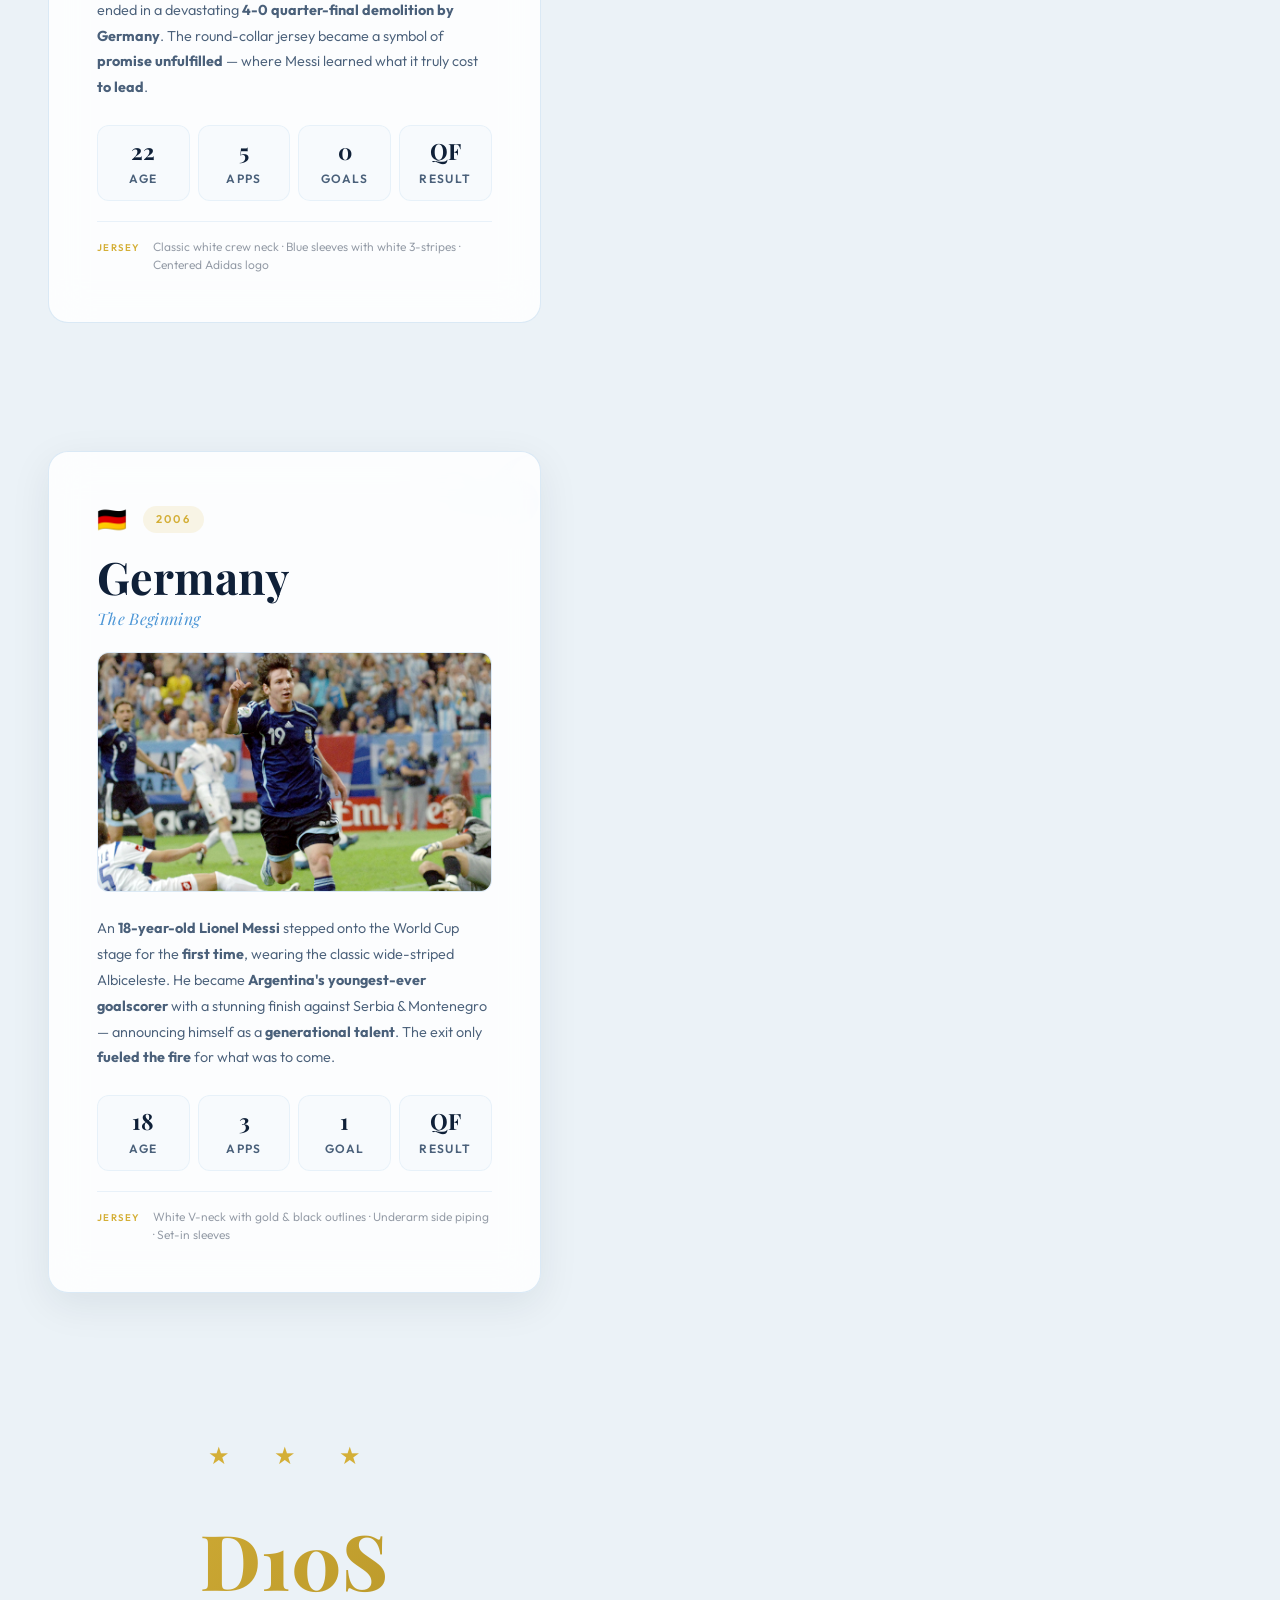
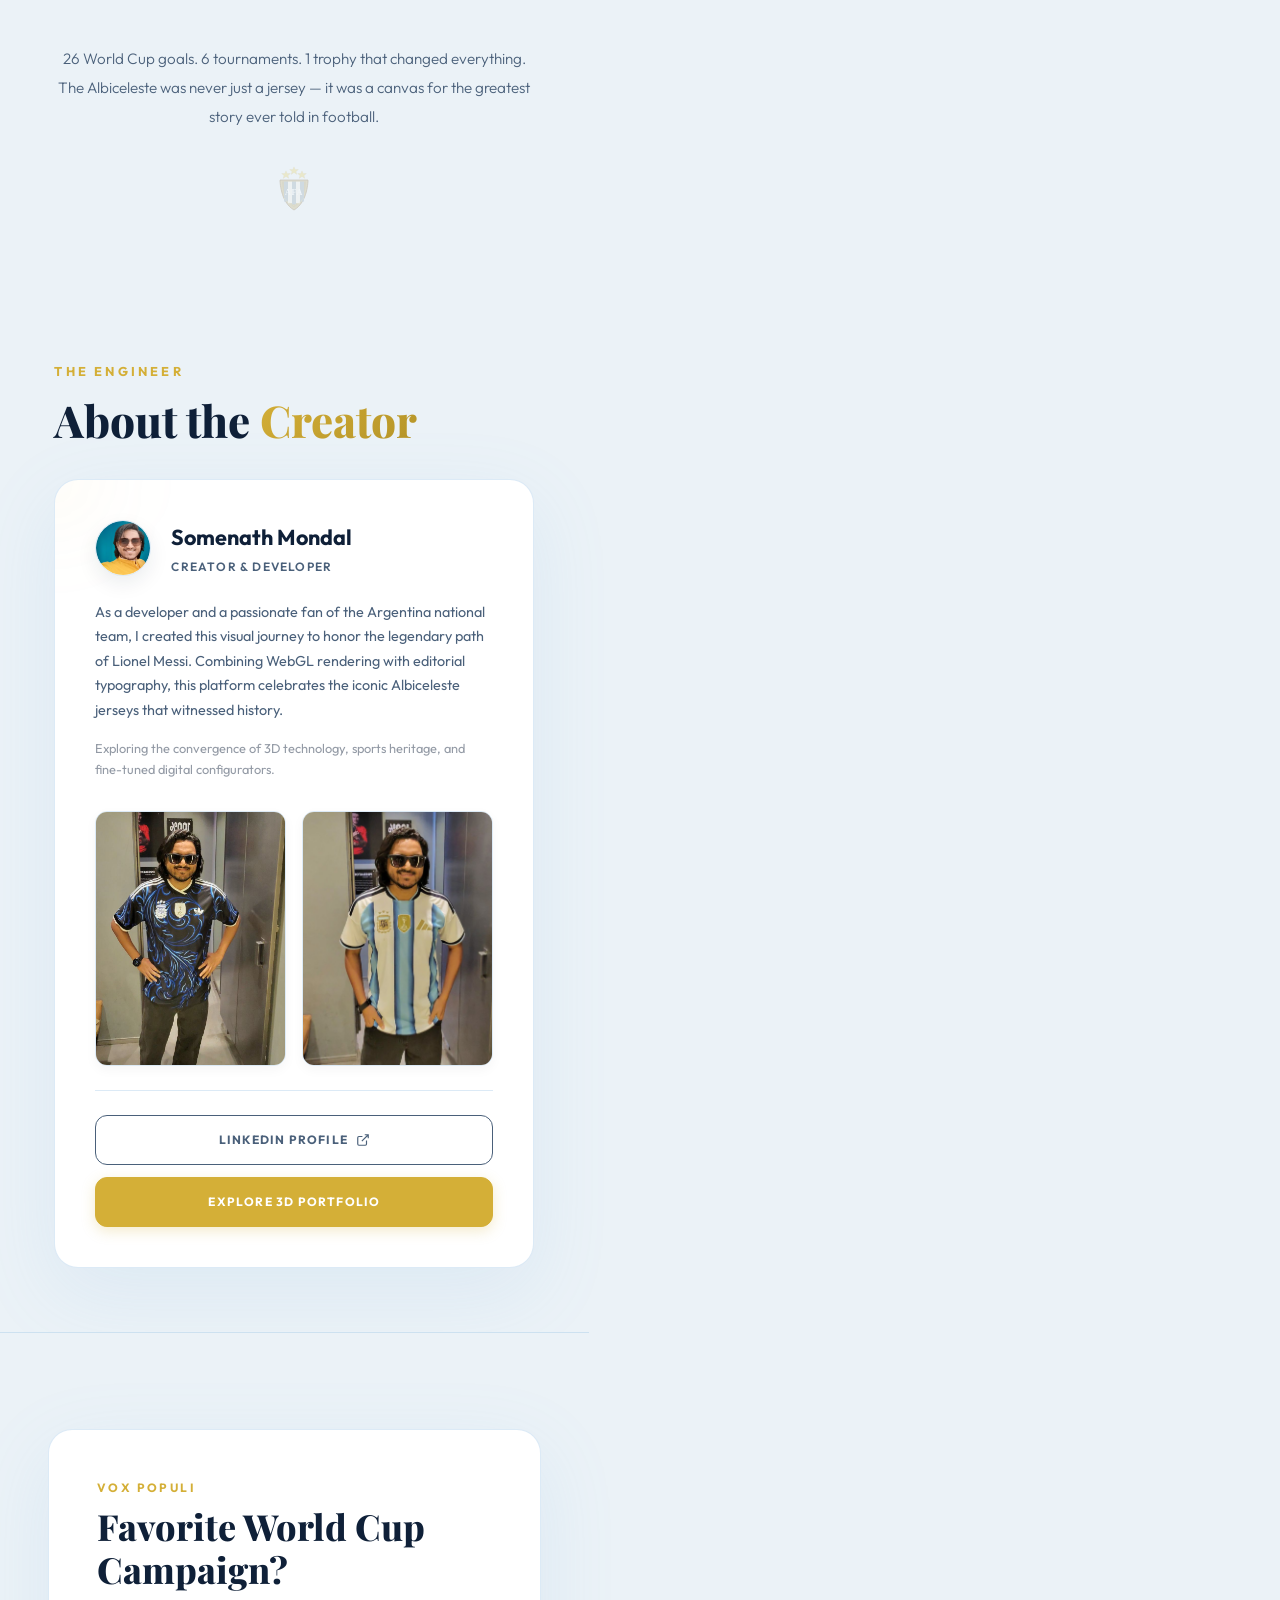
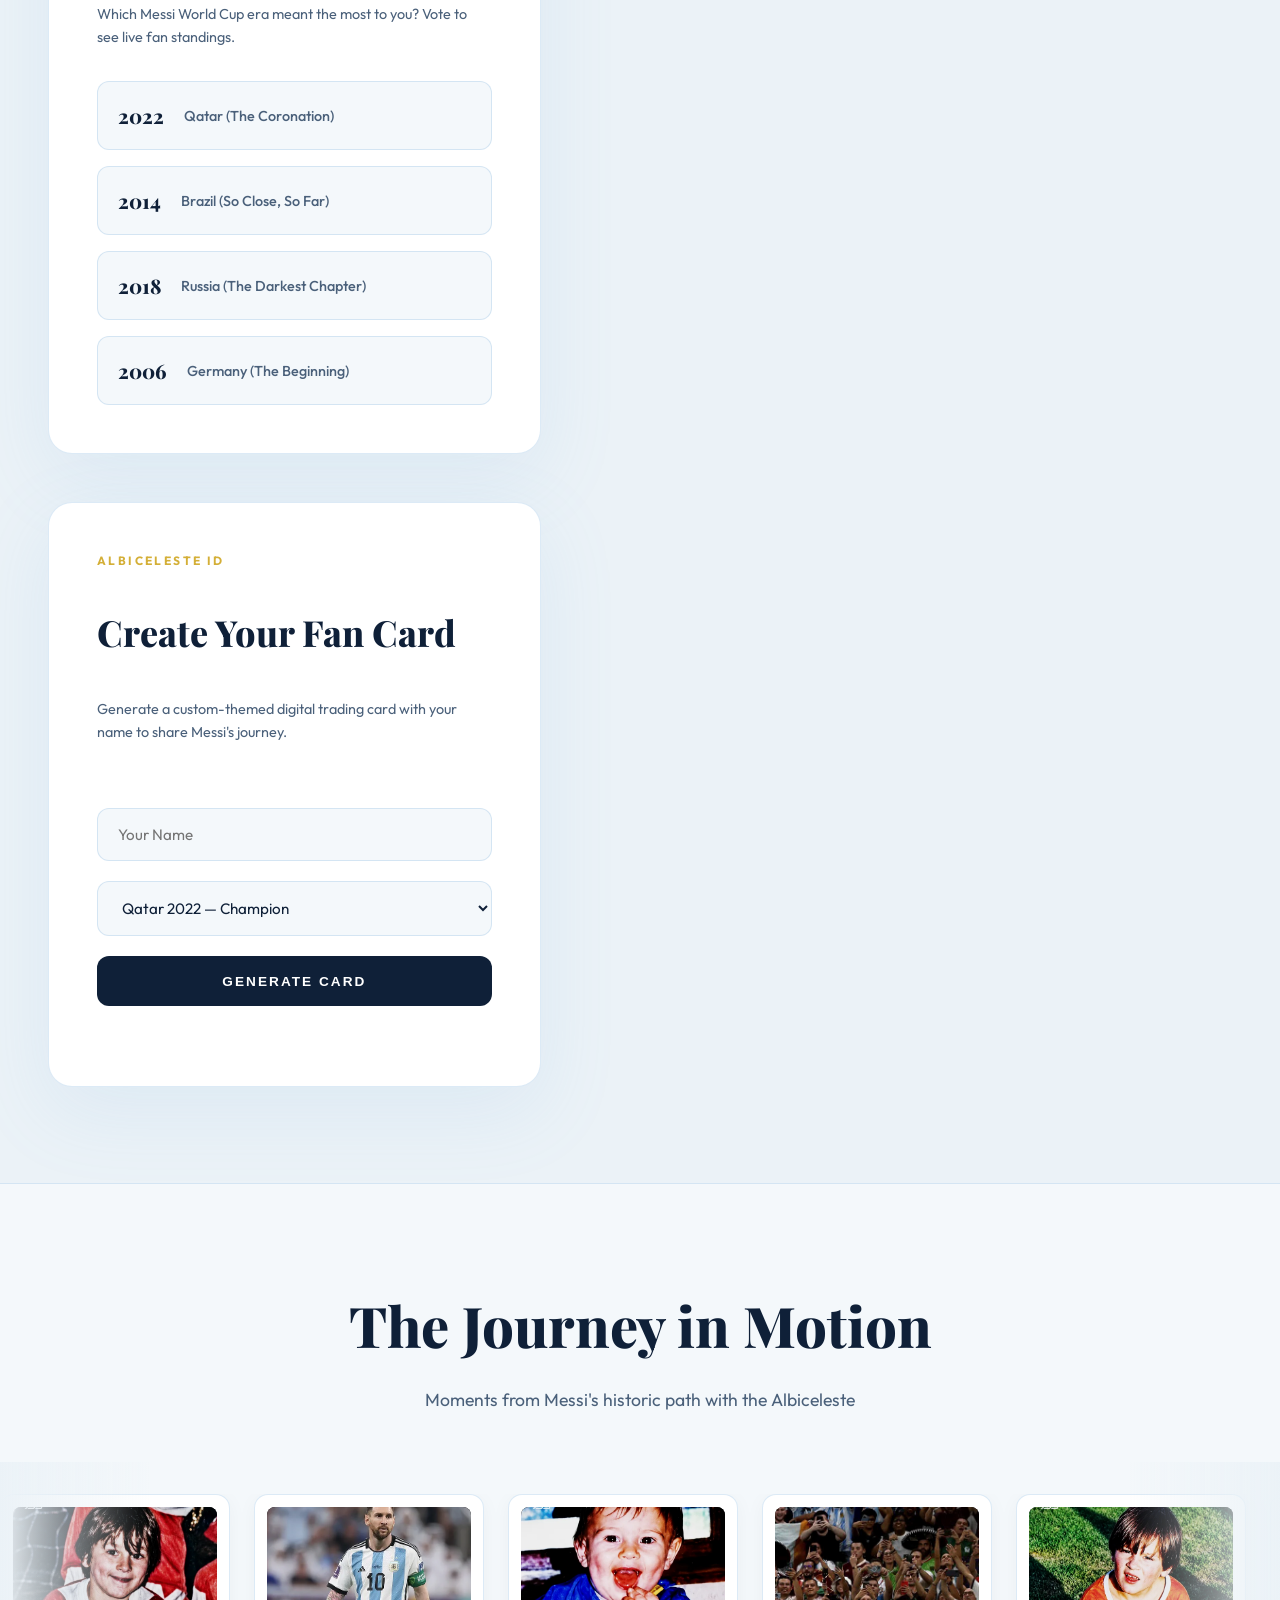
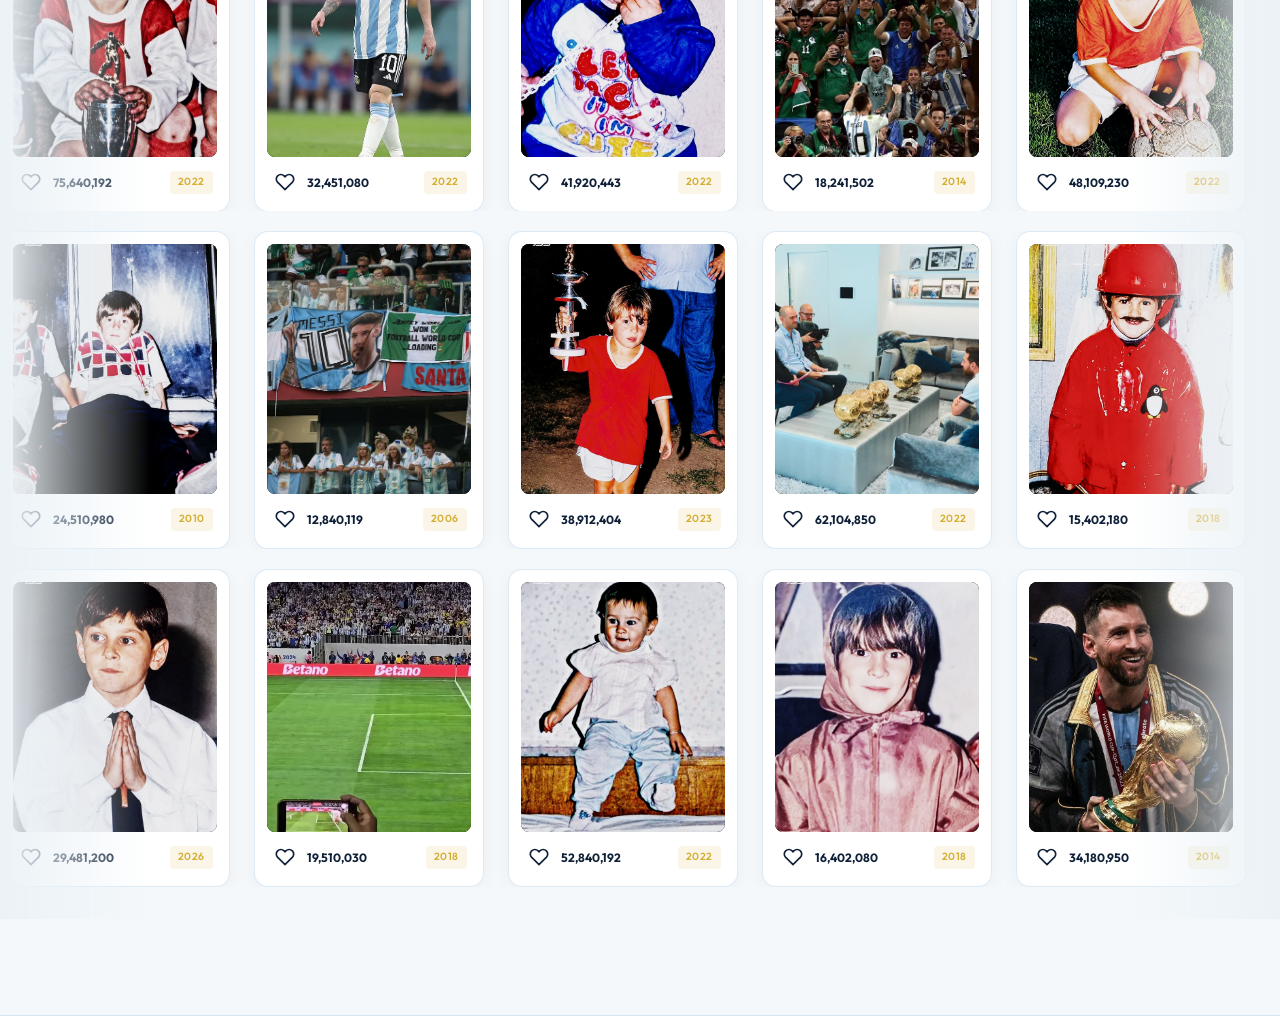
==== commit 486aafdf: "feat: combine desktop custom images and optimized historic images in reels section" ====
--- a/index.html
+++ b/index.html
@@ -685,7 +685,7 @@
           <!-- Card 2: 2022 Mexico Celebration -->
           <div class="hero-reel-card" data-card-id="2" data-likes="32451080" data-year="2022">
             <div class="hero-reel-img-container">
-              <img src="data:image/svg+xml,%3Csvg xmlns='http://www.w3.org/2000/svg' viewBox='0 0 1 1'%3E%3C/svg%3E" data-src="images/reels/reel-2.webp" alt="Lionel Messi celebrating in front of Argentine fans" loading="lazy">
+              <img src="data:image/svg+xml,%3Csvg xmlns='http://www.w3.org/2000/svg' viewBox='0 0 1 1'%3E%3C/svg%3E" data-src="images/reels/orig-1.webp" alt="Lionel Messi celebrating in front of Argentine fans" loading="lazy">
               <div class="double-tap-heart">
                 <svg viewBox="0 0 24 24" fill="currentColor"><path d="M12 21.35l-1.45-1.32C5.4 15.36 2 12.28 2 8.5 2 5.42 4.42 3 7.5 3c1.74 0 3.41.81 4.5 2.09C13.09 3.81 14.76 3 16.5 3 19.58 3 22 5.42 22 8.5c0 3.78-3.4 6.86-8.55 11.54L12 21.35z"/></svg>
               </div>
@@ -702,7 +702,7 @@
           <!-- Card 3: Obelisco Victory Parade -->
           <div class="hero-reel-card" data-card-id="3" data-likes="41920443" data-year="2022">
             <div class="hero-reel-img-container">
-              <img src="data:image/svg+xml,%3Csvg xmlns='http://www.w3.org/2000/svg' viewBox='0 0 1 1'%3E%3C/svg%3E" data-src="images/reels/reel-3.webp" alt="Obelisco celebrations in Buenos Aires" loading="lazy">
+              <img src="data:image/svg+xml,%3Csvg xmlns='http://www.w3.org/2000/svg' viewBox='0 0 1 1'%3E%3C/svg%3E" data-src="images/reels/reel-2.webp" alt="Obelisco celebrations in Buenos Aires" loading="lazy">
               <div class="double-tap-heart">
                 <svg viewBox="0 0 24 24" fill="currentColor"><path d="M12 21.35l-1.45-1.32C5.4 15.36 2 12.28 2 8.5 2 5.42 4.42 3 7.5 3c1.74 0 3.41.81 4.5 2.09C13.09 3.81 14.76 3 16.5 3 19.58 3 22 5.42 22 8.5c0 3.78-3.4 6.86-8.55 11.54L12 21.35z"/></svg>
               </div>
@@ -719,7 +719,7 @@
           <!-- Card 4: 2014 Iran Celebration -->
           <div class="hero-reel-card" data-card-id="4" data-likes="18241502" data-year="2014">
             <div class="hero-reel-img-container">
-              <img src="data:image/svg+xml,%3Csvg xmlns='http://www.w3.org/2000/svg' viewBox='0 0 1 1'%3E%3C/svg%3E" data-src="images/reels/reel-4.webp" alt="Lionel Messi celebrating against Iran in 2014" loading="lazy">
+              <img src="data:image/svg+xml,%3Csvg xmlns='http://www.w3.org/2000/svg' viewBox='0 0 1 1'%3E%3C/svg%3E" data-src="images/reels/orig-2.webp" alt="Lionel Messi celebrating against Iran in 2014" loading="lazy">
               <div class="double-tap-heart">
                 <svg viewBox="0 0 24 24" fill="currentColor"><path d="M12 21.35l-1.45-1.32C5.4 15.36 2 12.28 2 8.5 2 5.42 4.42 3 7.5 3c1.74 0 3.41.81 4.5 2.09C13.09 3.81 14.76 3 16.5 3 19.58 3 22 5.42 22 8.5c0 3.78-3.4 6.86-8.55 11.54L12 21.35z"/></svg>
               </div>
@@ -736,7 +736,7 @@
           <!-- Card 5: 2022 World Cup Playing -->
           <div class="hero-reel-card" data-card-id="5" data-likes="48109230" data-year="2022">
             <div class="hero-reel-img-container">
-              <img src="data:image/svg+xml,%3Csvg xmlns='http://www.w3.org/2000/svg' viewBox='0 0 1 1'%3E%3C/svg%3E" data-src="images/reels/reel-5.webp" alt="Lionel Messi playing at the 2022 World Cup" loading="lazy">
+              <img src="data:image/svg+xml,%3Csvg xmlns='http://www.w3.org/2000/svg' viewBox='0 0 1 1'%3E%3C/svg%3E" data-src="images/reels/reel-3.webp" alt="Lionel Messi playing at the 2022 World Cup" loading="lazy">
               <div class="double-tap-heart">
                 <svg viewBox="0 0 24 24" fill="currentColor"><path d="M12 21.35l-1.45-1.32C5.4 15.36 2 12.28 2 8.5 2 5.42 4.42 3 7.5 3c1.74 0 3.41.81 4.5 2.09C13.09 3.81 14.76 3 16.5 3 19.58 3 22 5.42 22 8.5c0 3.78-3.4 6.86-8.55 11.54L12 21.35z"/></svg>
               </div>
@@ -753,7 +753,7 @@
           <!-- Card 6: 2018 Nigeria Match Celebration -->
           <div class="hero-reel-card" data-card-id="6" data-likes="22410950" data-year="2018">
             <div class="hero-reel-img-container">
-              <img src="data:image/svg+xml,%3Csvg xmlns='http://www.w3.org/2000/svg' viewBox='0 0 1 1'%3E%3C/svg%3E" data-src="images/reels/reel-6.webp" alt="Lionel Messi celebrating in 2018" loading="lazy">
+              <img src="data:image/svg+xml,%3Csvg xmlns='http://www.w3.org/2000/svg' viewBox='0 0 1 1'%3E%3C/svg%3E" data-src="images/reels/orig-3.webp" alt="Lionel Messi celebrating in 2018" loading="lazy">
               <div class="double-tap-heart">
                 <svg viewBox="0 0 24 24" fill="currentColor"><path d="M12 21.35l-1.45-1.32C5.4 15.36 2 12.28 2 8.5 2 5.42 4.42 3 7.5 3c1.74 0 3.41.81 4.5 2.09C13.09 3.81 14.76 3 16.5 3 19.58 3 22 5.42 22 8.5c0 3.78-3.4 6.86-8.55 11.54L12 21.35z"/></svg>
               </div>
@@ -775,7 +775,7 @@
           <!-- Card 7: 2010 Messi & Maradona -->
           <div class="hero-reel-card" data-card-id="7" data-likes="24510980" data-year="2010">
             <div class="hero-reel-img-container">
-              <img src="data:image/svg+xml,%3Csvg xmlns='http://www.w3.org/2000/svg' viewBox='0 0 1 1'%3E%3C/svg%3E" data-src="images/reels/reel-7.webp" alt="Lionel Messi and Diego Maradona" loading="lazy">
+              <img src="data:image/svg+xml,%3Csvg xmlns='http://www.w3.org/2000/svg' viewBox='0 0 1 1'%3E%3C/svg%3E" data-src="images/reels/reel-4.webp" alt="Lionel Messi and Diego Maradona" loading="lazy">
               <div class="double-tap-heart">
                 <svg viewBox="0 0 24 24" fill="currentColor"><path d="M12 21.35l-1.45-1.32C5.4 15.36 2 12.28 2 8.5 2 5.42 4.42 3 7.5 3c1.74 0 3.41.81 4.5 2.09C13.09 3.81 14.76 3 16.5 3 19.58 3 22 5.42 22 8.5c0 3.78-3.4 6.86-8.55 11.54L12 21.35z"/></svg>
               </div>
@@ -792,7 +792,7 @@
           <!-- Card 8: 2007 Copa America -->
           <div class="hero-reel-card" data-card-id="8" data-likes="12840119" data-year="2006">
             <div class="hero-reel-img-container">
-              <img src="data:image/svg+xml,%3Csvg xmlns='http://www.w3.org/2000/svg' viewBox='0 0 1 1'%3E%3C/svg%3E" data-src="images/reels/reel-8.webp" alt="Young Lionel Messi playing for Argentina" loading="lazy">
+              <img src="data:image/svg+xml,%3Csvg xmlns='http://www.w3.org/2000/svg' viewBox='0 0 1 1'%3E%3C/svg%3E" data-src="images/reels/orig-4.webp" alt="Young Lionel Messi playing for Argentina" loading="lazy">
               <div class="double-tap-heart">
                 <svg viewBox="0 0 24 24" fill="currentColor"><path d="M12 21.35l-1.45-1.32C5.4 15.36 2 12.28 2 8.5 2 5.42 4.42 3 7.5 3c1.74 0 3.41.81 4.5 2.09C13.09 3.81 14.76 3 16.5 3 19.58 3 22 5.42 22 8.5c0 3.78-3.4 6.86-8.55 11.54L12 21.35z"/></svg>
               </div>
@@ -809,7 +809,7 @@
           <!-- Card 9: Ballon d'Or VIII -->
           <div class="hero-reel-card" data-card-id="9" data-likes="38912404" data-year="2023">
             <div class="hero-reel-img-container">
-              <img src="data:image/svg+xml,%3Csvg xmlns='http://www.w3.org/2000/svg' viewBox='0 0 1 1'%3E%3C/svg%3E" data-src="images/reels/reel-9.webp" alt="Lionel Messi holding his eighth Ballon d'Or" loading="lazy">
+              <img src="data:image/svg+xml,%3Csvg xmlns='http://www.w3.org/2000/svg' viewBox='0 0 1 1'%3E%3C/svg%3E" data-src="images/reels/reel-5.webp" alt="Lionel Messi holding his eighth Ballon d'Or" loading="lazy">
               <div class="double-tap-heart">
                 <svg viewBox="0 0 24 24" fill="currentColor"><path d="M12 21.35l-1.45-1.32C5.4 15.36 2 12.28 2 8.5 2 5.42 4.42 3 7.5 3c1.74 0 3.41.81 4.5 2.09C13.09 3.81 14.76 3 16.5 3 19.58 3 22 5.42 22 8.5c0 3.78-3.4 6.86-8.55 11.54L12 21.35z"/></svg>
               </div>
@@ -826,7 +826,7 @@
           <!-- Card 10: 2022 Pointing up celebration -->
           <div class="hero-reel-card" data-card-id="10" data-likes="62104850" data-year="2022">
             <div class="hero-reel-img-container">
-              <img src="data:image/svg+xml,%3Csvg xmlns='http://www.w3.org/2000/svg' viewBox='0 0 1 1'%3E%3C/svg%3E" data-src="images/reels/reel-1.webp" alt="Lionel Messi pointing to the sky in celebration" loading="lazy">
+              <img src="data:image/svg+xml,%3Csvg xmlns='http://www.w3.org/2000/svg' viewBox='0 0 1 1'%3E%3C/svg%3E" data-src="images/reels/orig-5.webp" alt="Lionel Messi pointing to the sky in celebration" loading="lazy">
               <div class="double-tap-heart">
                 <svg viewBox="0 0 24 24" fill="currentColor"><path d="M12 21.35l-1.45-1.32C5.4 15.36 2 12.28 2 8.5 2 5.42 4.42 3 7.5 3c1.74 0 3.41.81 4.5 2.09C13.09 3.81 14.76 3 16.5 3 19.58 3 22 5.42 22 8.5c0 3.78-3.4 6.86-8.55 11.54L12 21.35z"/></svg>
               </div>
@@ -843,7 +843,7 @@
           <!-- Card 11: 2018 Iceland close-up -->
           <div class="hero-reel-card" data-card-id="11" data-likes="15402180" data-year="2018">
             <div class="hero-reel-img-container">
-              <img src="data:image/svg+xml,%3Csvg xmlns='http://www.w3.org/2000/svg' viewBox='0 0 1 1'%3E%3C/svg%3E" data-src="images/reels/reel-2.webp" alt="Lionel Messi close-up in 2018" loading="lazy">
+              <img src="data:image/svg+xml,%3Csvg xmlns='http://www.w3.org/2000/svg' viewBox='0 0 1 1'%3E%3C/svg%3E" data-src="images/reels/reel-6.webp" alt="Lionel Messi close-up in 2018" loading="lazy">
               <div class="double-tap-heart">
                 <svg viewBox="0 0 24 24" fill="currentColor"><path d="M12 21.35l-1.45-1.32C5.4 15.36 2 12.28 2 8.5 2 5.42 4.42 3 7.5 3c1.74 0 3.41.81 4.5 2.09C13.09 3.81 14.76 3 16.5 3 19.58 3 22 5.42 22 8.5c0 3.78-3.4 6.86-8.55 11.54L12 21.35z"/></svg>
               </div>
@@ -860,7 +860,7 @@
           <!-- Card 12: 2012 Close-up in Argentina jersey -->
           <div class="hero-reel-card" data-card-id="12" data-likes="19840230" data-year="2012">
             <div class="hero-reel-img-container">
-              <img src="data:image/svg+xml,%3Csvg xmlns='http://www.w3.org/2000/svg' viewBox='0 0 1 1'%3E%3C/svg%3E" data-src="images/reels/reel-3.webp" alt="Lionel Messi in Argentina jersey" loading="lazy">
+              <img src="data:image/svg+xml,%3Csvg xmlns='http://www.w3.org/2000/svg' viewBox='0 0 1 1'%3E%3C/svg%3E" data-src="images/reels/orig-6.webp" alt="Lionel Messi in Argentina jersey" loading="lazy">
               <div class="double-tap-heart">
                 <svg viewBox="0 0 24 24" fill="currentColor"><path d="M12 21.35l-1.45-1.32C5.4 15.36 2 12.28 2 8.5 2 5.42 4.42 3 7.5 3c1.74 0 3.41.81 4.5 2.09C13.09 3.81 14.76 3 16.5 3 19.58 3 22 5.42 22 8.5c0 3.78-3.4 6.86-8.55 11.54L12 21.35z"/></svg>
               </div>
@@ -882,7 +882,7 @@
           <!-- Card 13: 2024 Copa America -->
           <div class="hero-reel-card" data-card-id="13" data-likes="29481200" data-year="2026">
             <div class="hero-reel-img-container">
-              <img src="data:image/svg+xml,%3Csvg xmlns='http://www.w3.org/2000/svg' viewBox='0 0 1 1'%3E%3C/svg%3E" data-src="images/reels/reel-4.webp" alt="Lionel Messi in Copa America 2024" loading="lazy">
+              <img src="data:image/svg+xml,%3Csvg xmlns='http://www.w3.org/2000/svg' viewBox='0 0 1 1'%3E%3C/svg%3E" data-src="images/reels/reel-7.webp" alt="Lionel Messi in Copa America 2024" loading="lazy">
               <div class="double-tap-heart">
                 <svg viewBox="0 0 24 24" fill="currentColor"><path d="M12 21.35l-1.45-1.32C5.4 15.36 2 12.28 2 8.5 2 5.42 4.42 3 7.5 3c1.74 0 3.41.81 4.5 2.09C13.09 3.81 14.76 3 16.5 3 19.58 3 22 5.42 22 8.5c0 3.78-3.4 6.86-8.55 11.54L12 21.35z"/></svg>
               </div>
@@ -899,7 +899,7 @@
           <!-- Card 14: 2018 Penalty kick vs Iceland -->
           <div class="hero-reel-card" data-card-id="14" data-likes="19510030" data-year="2018">
             <div class="hero-reel-img-container">
-              <img src="data:image/svg+xml,%3Csvg xmlns='http://www.w3.org/2000/svg' viewBox='0 0 1 1'%3E%3C/svg%3E" data-src="images/reels/reel-5.webp" alt="Lionel Messi penalty kick" loading="lazy">
+              <img src="data:image/svg+xml,%3Csvg xmlns='http://www.w3.org/2000/svg' viewBox='0 0 1 1'%3E%3C/svg%3E" data-src="images/reels/orig-7.webp" alt="Lionel Messi penalty kick" loading="lazy">
               <div class="double-tap-heart">
                 <svg viewBox="0 0 24 24" fill="currentColor"><path d="M12 21.35l-1.45-1.32C5.4 15.36 2 12.28 2 8.5 2 5.42 4.42 3 7.5 3c1.74 0 3.41.81 4.5 2.09C13.09 3.81 14.76 3 16.5 3 19.58 3 22 5.42 22 8.5c0 3.78-3.4 6.86-8.55 11.54L12 21.35z"/></svg>
               </div>
@@ -916,7 +916,7 @@
           <!-- Card 15: 2022 Mexico celebration close-up -->
           <div class="hero-reel-card" data-card-id="15" data-likes="52840192" data-year="2022">
             <div class="hero-reel-img-container">
-              <img src="data:image/svg+xml,%3Csvg xmlns='http://www.w3.org/2000/svg' viewBox='0 0 1 1'%3E%3C/svg%3E" data-src="images/reels/reel-6.webp" alt="Lionel Messi celebrating goal against Mexico" loading="lazy">
+              <img src="data:image/svg+xml,%3Csvg xmlns='http://www.w3.org/2000/svg' viewBox='0 0 1 1'%3E%3C/svg%3E" data-src="images/reels/reel-8.webp" alt="Lionel Messi celebrating goal against Mexico" loading="lazy">
               <div class="double-tap-heart">
                 <svg viewBox="0 0 24 24" fill="currentColor"><path d="M12 21.35l-1.45-1.32C5.4 15.36 2 12.28 2 8.5 2 5.42 4.42 3 7.5 3c1.74 0 3.41.81 4.5 2.09C13.09 3.81 14.76 3 16.5 3 19.58 3 22 5.42 22 8.5c0 3.78-3.4 6.86-8.55 11.54L12 21.35z"/></svg>
               </div>
@@ -933,7 +933,7 @@
           <!-- Card 16: 2018 Russia close-up -->
           <div class="hero-reel-card" data-card-id="16" data-likes="16402080" data-year="2018">
             <div class="hero-reel-img-container">
-              <img src="data:image/svg+xml,%3Csvg xmlns='http://www.w3.org/2000/svg' viewBox='0 0 1 1'%3E%3C/svg%3E" data-src="images/reels/reel-7.webp" alt="Lionel Messi in Russia World Cup" loading="lazy">
+              <img src="data:image/svg+xml,%3Csvg xmlns='http://www.w3.org/2000/svg' viewBox='0 0 1 1'%3E%3C/svg%3E" data-src="images/reels/reel-9.webp" alt="Lionel Messi in Russia World Cup" loading="lazy">
               <div class="double-tap-heart">
                 <svg viewBox="0 0 24 24" fill="currentColor"><path d="M12 21.35l-1.45-1.32C5.4 15.36 2 12.28 2 8.5 2 5.42 4.42 3 7.5 3c1.74 0 3.41.81 4.5 2.09C13.09 3.81 14.76 3 16.5 3 19.58 3 22 5.42 22 8.5c0 3.78-3.4 6.86-8.55 11.54L12 21.35z"/></svg>
               </div>
@@ -950,7 +950,7 @@
           <!-- Card 17: 2014 Heartbreak tears -->
           <div class="hero-reel-card" data-card-id="17" data-likes="34180950" data-year="2014">
             <div class="hero-reel-img-container">
-              <img src="data:image/svg+xml,%3Csvg xmlns='http://www.w3.org/2000/svg' viewBox='0 0 1 1'%3E%3C/svg%3E" data-src="images/reels/reel-8.webp" alt="Lionel Messi disappointed in 2014 final" loading="lazy">
+              <img src="data:image/svg+xml,%3Csvg xmlns='http://www.w3.org/2000/svg' viewBox='0 0 1 1'%3E%3C/svg%3E" data-src="images/reels/reel-10.webp" alt="Lionel Messi disappointed in 2014 final" loading="lazy">
               <div class="double-tap-heart">
                 <svg viewBox="0 0 24 24" fill="currentColor"><path d="M12 21.35l-1.45-1.32C5.4 15.36 2 12.28 2 8.5 2 5.42 4.42 3 7.5 3c1.74 0 3.41.81 4.5 2.09C13.09 3.81 14.76 3 16.5 3 19.58 3 22 5.42 22 8.5c0 3.78-3.4 6.86-8.55 11.54L12 21.35z"/></svg>
               </div>
@@ -967,7 +967,7 @@
           <!-- Card 18: 2011 Portugal match close-up -->
           <div class="hero-reel-card" data-card-id="18" data-likes="11840290" data-year="2011">
             <div class="hero-reel-img-container">
-              <img src="data:image/svg+xml,%3Csvg xmlns='http://www.w3.org/2000/svg' viewBox='0 0 1 1'%3E%3C/svg%3E" data-src="images/reels/reel-9.webp" alt="Lionel Messi playing in 2011" loading="lazy">
+              <img src="data:image/svg+xml,%3Csvg xmlns='http://www.w3.org/2000/svg' viewBox='0 0 1 1'%3E%3C/svg%3E" data-src="images/reels/reel-11.webp" alt="Lionel Messi playing in 2011" loading="lazy">
               <div class="double-tap-heart">
                 <svg viewBox="0 0 24 24" fill="currentColor"><path d="M12 21.35l-1.45-1.32C5.4 15.36 2 12.28 2 8.5 2 5.42 4.42 3 7.5 3c1.74 0 3.41.81 4.5 2.09C13.09 3.81 14.76 3 16.5 3 19.58 3 22 5.42 22 8.5c0 3.78-3.4 6.86-8.55 11.54L12 21.35z"/></svg>
               </div>
